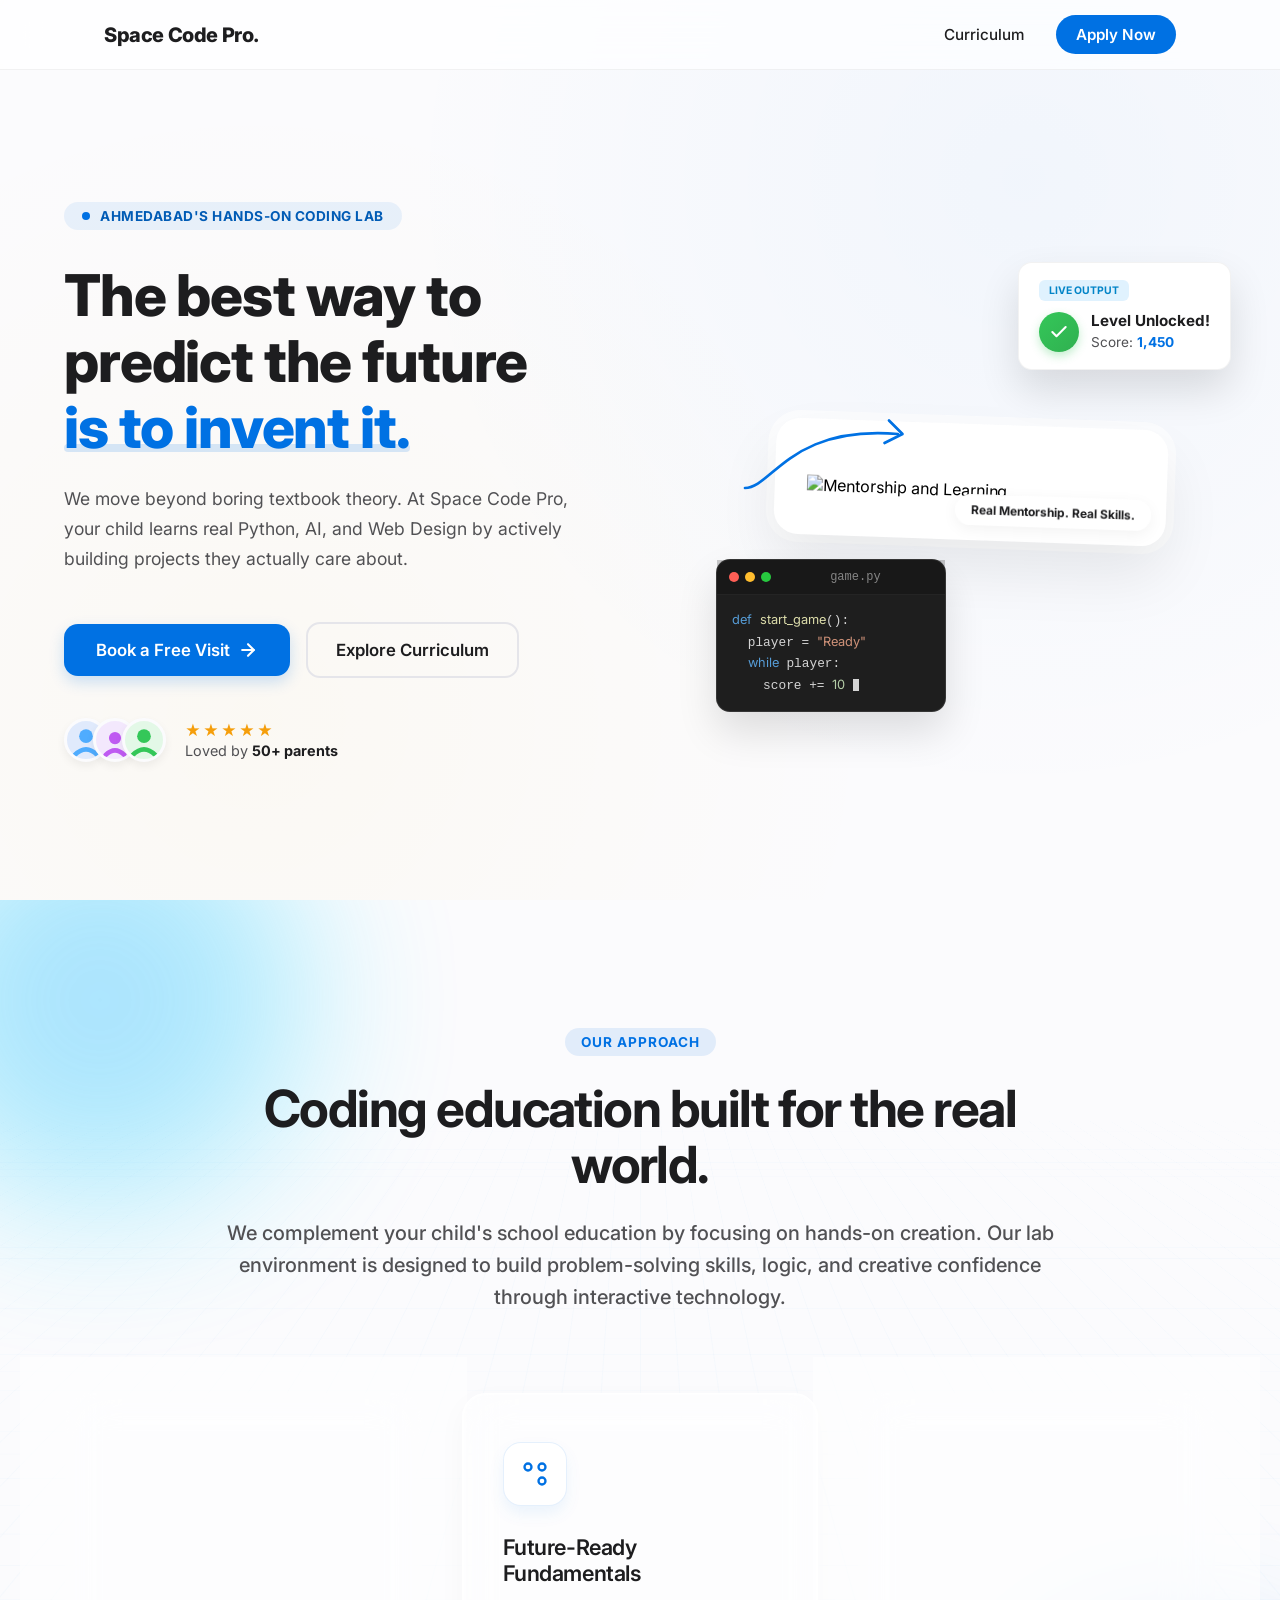
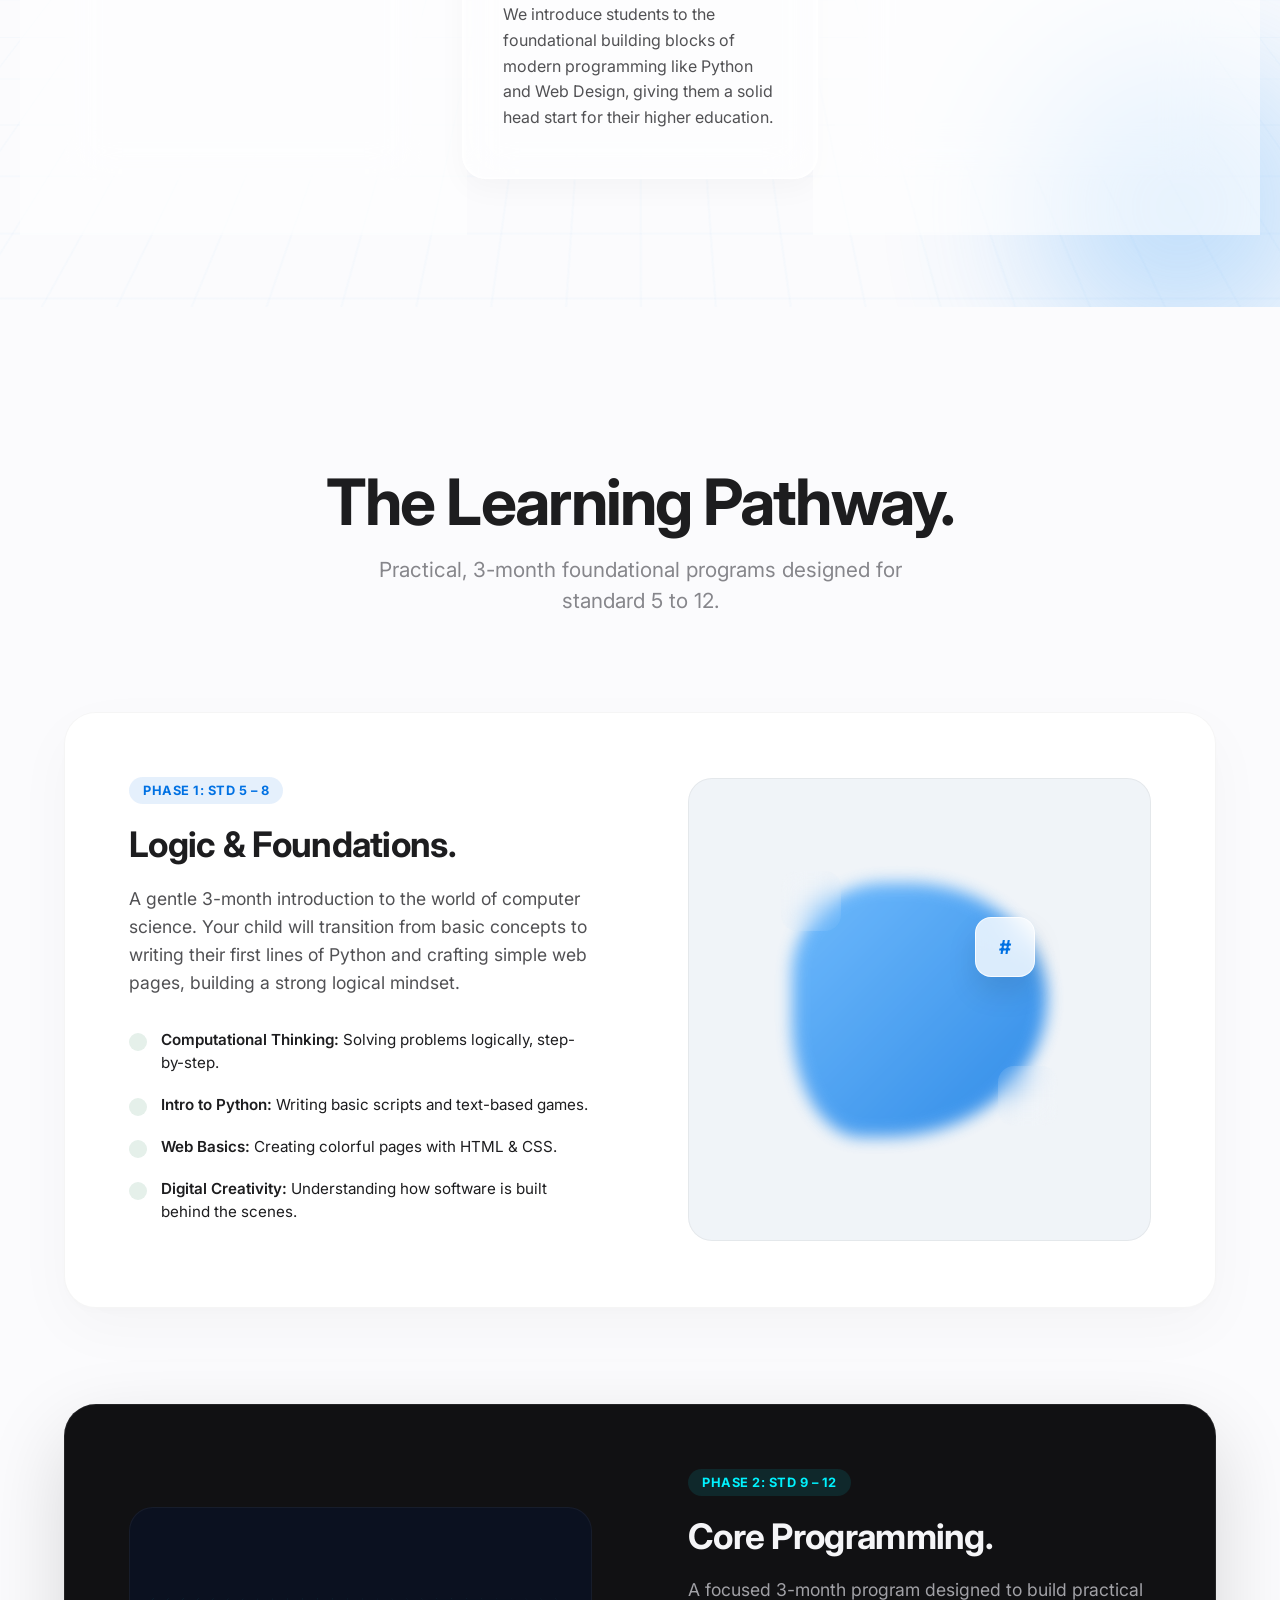
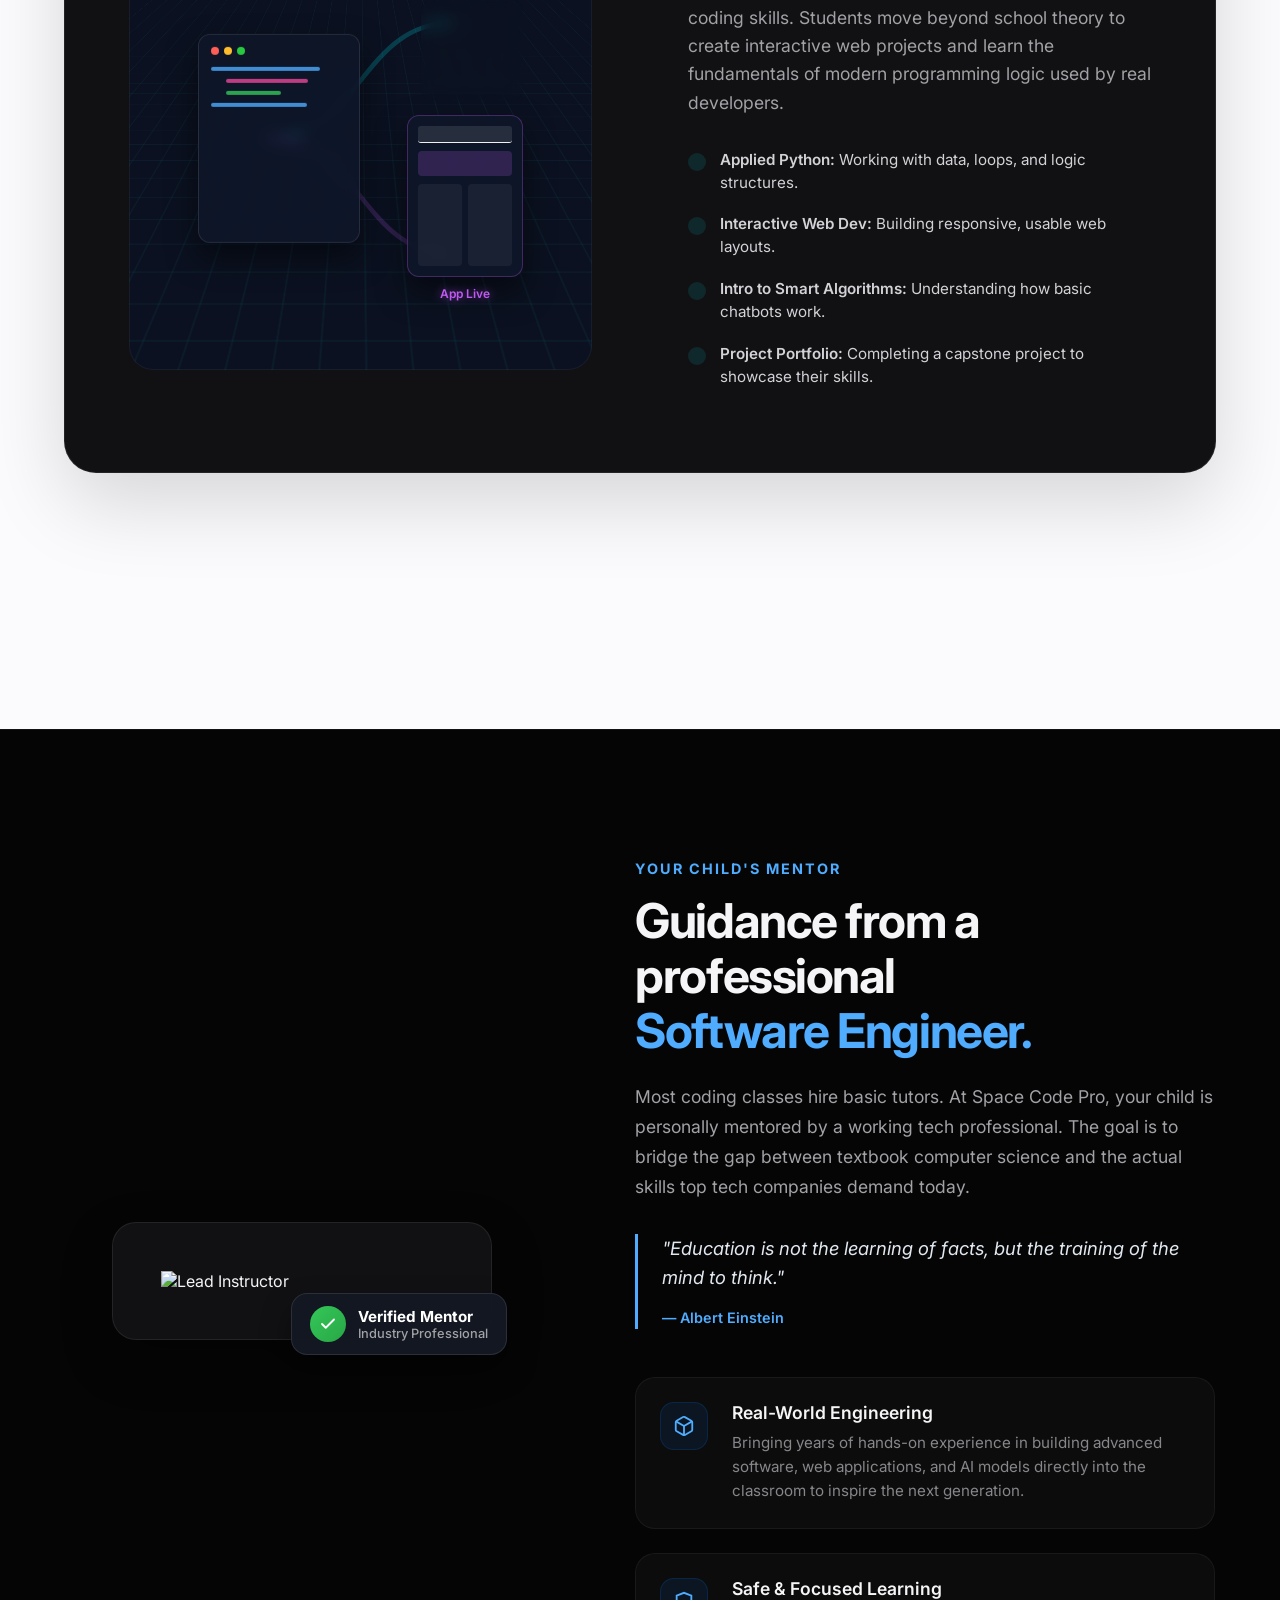
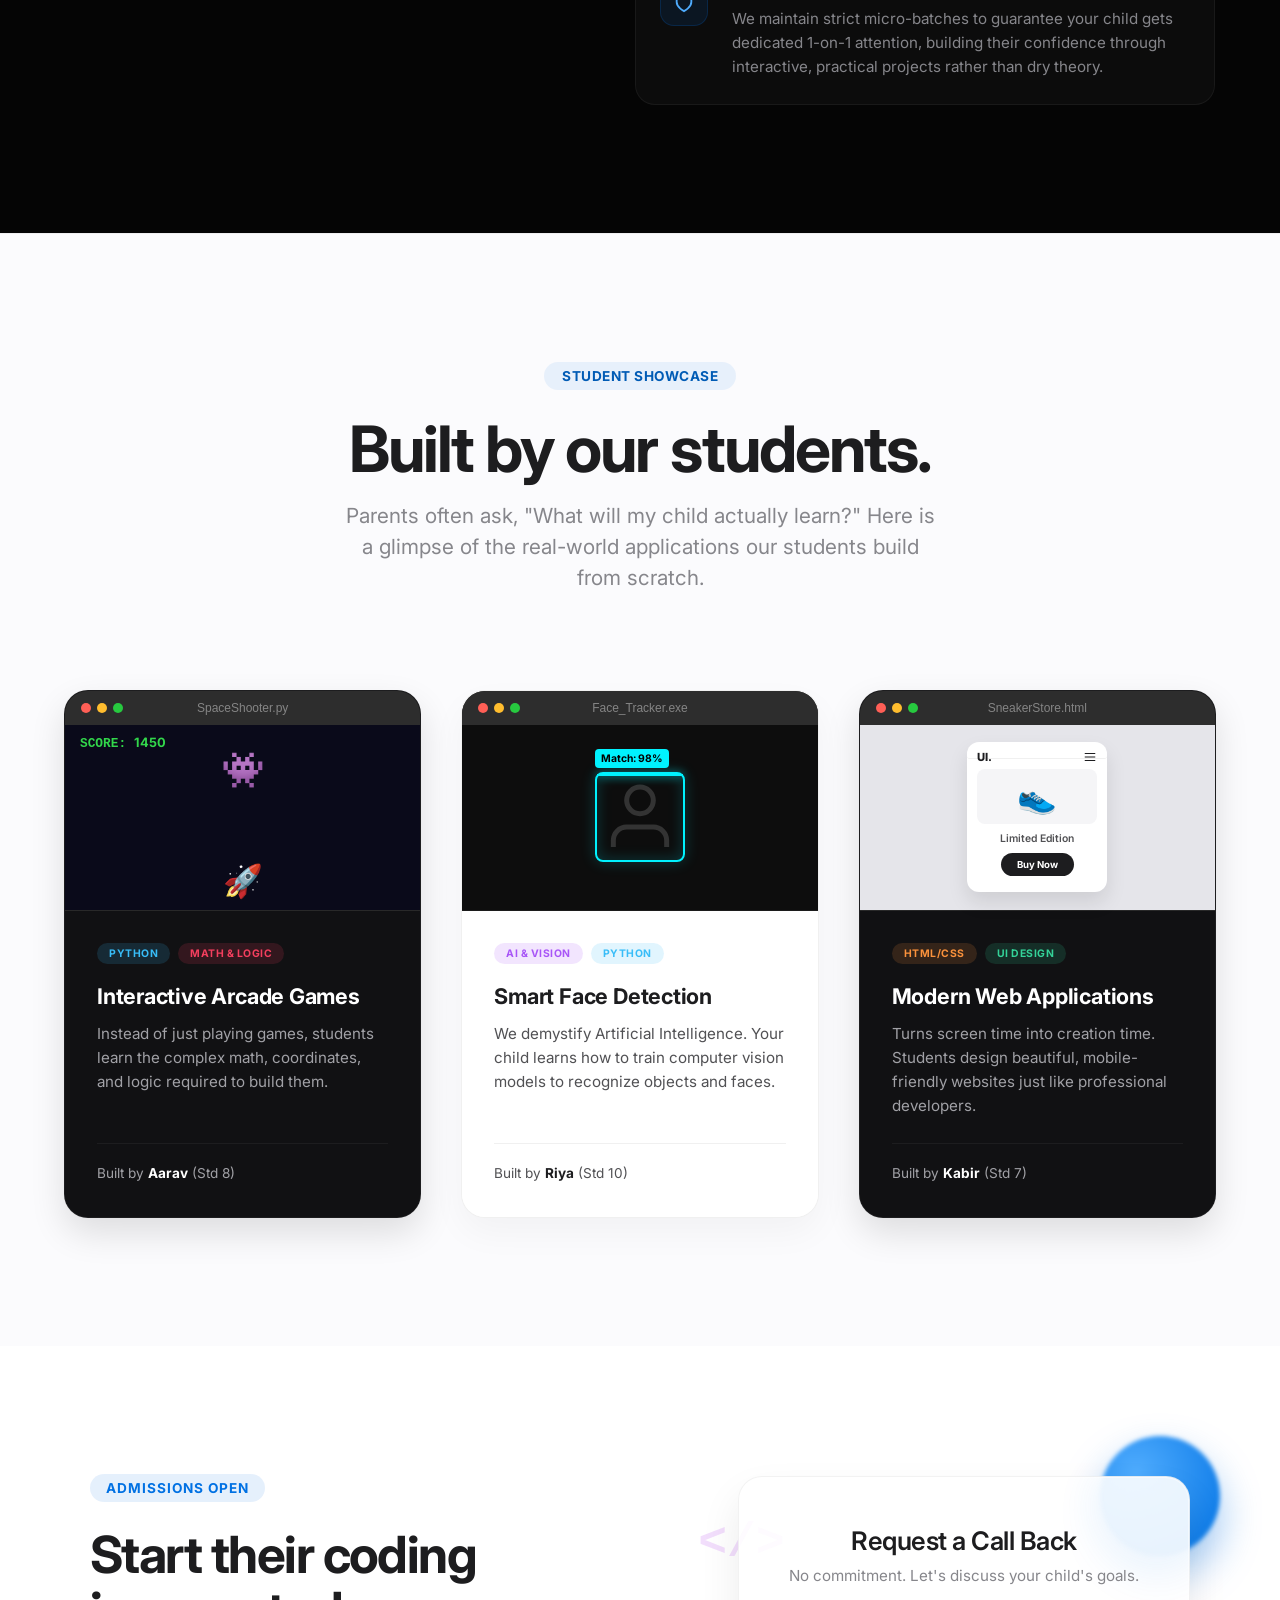
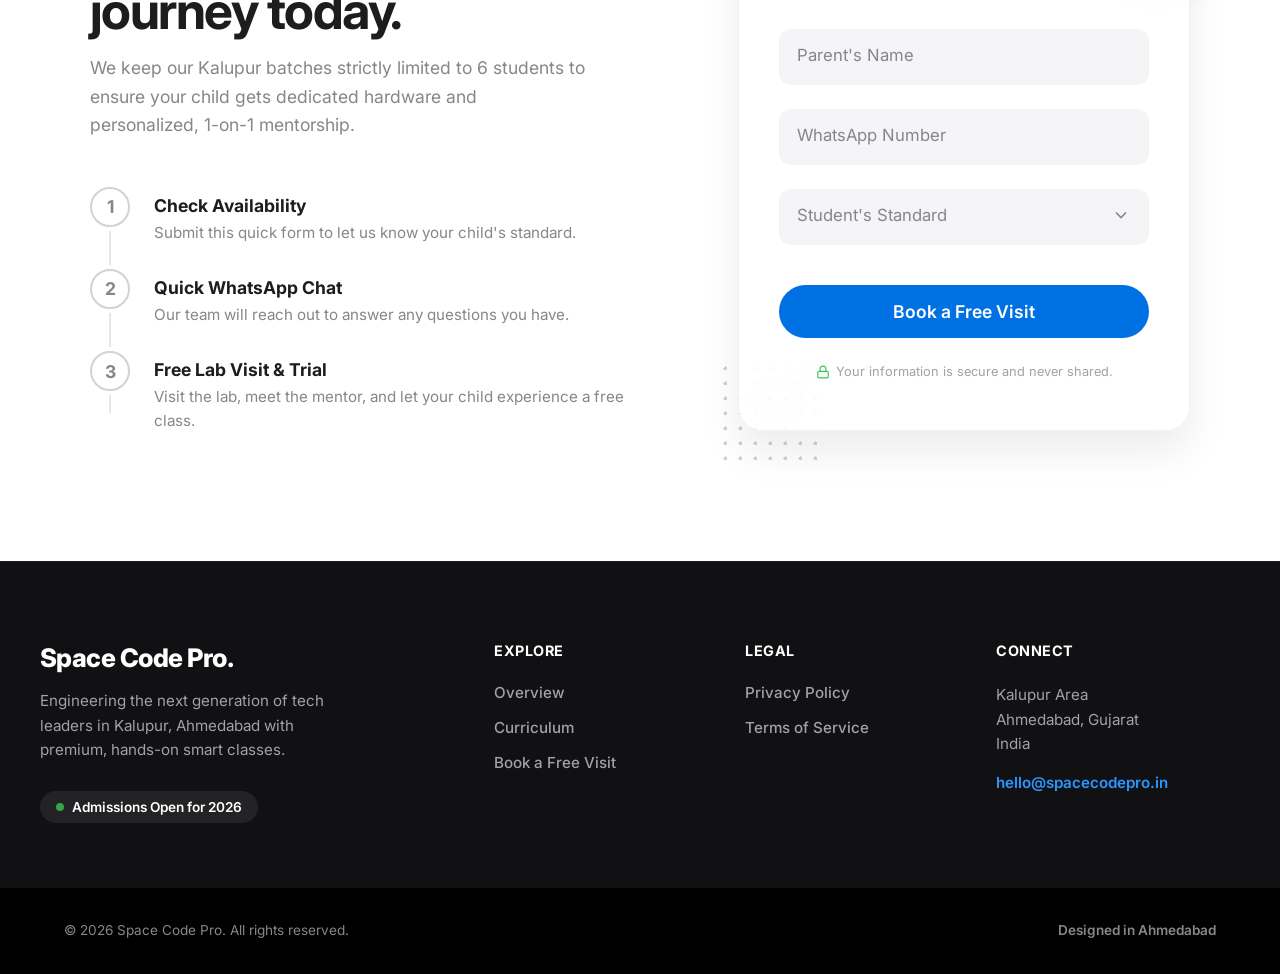
==== index.html @ 7b1daf2a "first commit" ====
<!DOCTYPE html>
<html lang="en">
<head>
    <meta charset="UTF-8">
    <meta name="viewport" content="width=device-width, initial-scale=1.0">
    <meta name="description" content="Space Code Pro - Ahmedabad's premier technology and coding lab for Standards 5-12.">
    <title>Space Code Pro | Engineering the Future</title>
    
    <!-- Preconnect for fast font loading -->
    <link rel="preconnect" href="https://fonts.googleapis.com">
    <link rel="preconnect" href="https://fonts.gstatic.com" crossorigin>
    <link href="https://fonts.googleapis.com/css2?family=Inter:wght@300;400;500;600;700;800&display=swap" rel="stylesheet">
    
    <link rel="stylesheet" href="style.css">
    <!-- Defer JS so it doesn't block page rendering -->
    <script src="script.js" defer></script>
</head>
<body>
    <!-- Glassmorphism Navbar -->
    <nav class="navbar" id="navbar">
        <div class="nav-content">
            <a href="#" class="logo" aria-label="Home">Space Code Pro.</a>
            
            <!-- Desktop Menu -->
            <div class="nav-links">
                <a href="#courses">Curriculum</a>
                <a href="#enroll" class="btn-primary">Apply Now</a>
            </div>

            <!-- Mobile Menu Toggle -->
            <button class="mobile-menu-btn" aria-label="Toggle Menu">
                <svg width="24" height="24" viewBox="0 0 24 24" fill="none" stroke="currentColor" stroke-width="2">
                    <line x1="3" y1="12" x2="21" y2="12"></line>
                    <line x1="3" y1="6" x2="21" y2="6"></line>
                    <line x1="3" y1="18" x2="21" y2="18"></line>
                </svg>
            </button>
        </div>
    </nav>

    <main>
<!-- Hero Section (Premium Bespoke Layout) -->
<section class="hero-bespoke" id="home">
    <div class="hero-ambient-warm"></div>
    
    <div class="content-wrapper">
        <div class="bespoke-grid">
            
            <!-- LEFT COLUMN: Conversational & Warm Typography -->
            <div class="hero-text-col">
                
                <div class="hero-badge-pill fade-up">
                    <span class="live-dot"></span>
                    Ahmedabad's Hands-On Coding Lab
                </div>

                <h1 class="fade-up delay-1">
                    The best way to predict the future<br>
                    <span class="text-highlight">is to invent it.</span>
                </h1>
                
                <p class="hero-subtitle-bespoke fade-up delay-2">
                    We move beyond boring textbook theory. At Space Code Pro, your child learns real Python, AI, and Web Design by actively building projects they actually care about.
                </p>
                
                <div class="hero-action-area fade-up delay-3">
                    <div class="btn-group-row">
                        <a href="#enroll" class="btn-primary-bespoke">
                            Book a Free Visit
                            <svg viewBox="0 0 24 24" fill="none" stroke="currentColor" stroke-width="2.5" stroke-linecap="round" stroke-linejoin="round"><line x1="5" y1="12" x2="19" y2="12"></line><polyline points="12 5 19 12 12 19"></polyline></svg>
                        </a>
                        <a href="#courses" class="btn-secondary-bespoke">Explore Curriculum</a>
                    </div>
                    
                    <div class="social-proof-bespoke">
                        <div class="avatar-stack">
                            <div class="svg-avatar" style="background: #e0eafc;">
                                <svg viewBox="0 0 100 100"><circle cx="50" cy="40" r="18" fill="#4facfe"/><path d="M20 90 Q50 60 80 90" fill="none" stroke="#4facfe" stroke-width="12" stroke-linecap="round"/></svg>
                            </div>
                            <div class="svg-avatar" style="background: #f3e8fd;">
                                <svg viewBox="0 0 100 100"><circle cx="50" cy="45" r="16" fill="#bf5af2"/><path d="M25 90 Q50 65 75 90" fill="none" stroke="#bf5af2" stroke-width="12" stroke-linecap="round"/></svg>
                            </div>
                            <div class="svg-avatar" style="background: #e3f8e7;">
                                <svg viewBox="0 0 100 100"><circle cx="50" cy="40" r="18" fill="#34c759"/><path d="M20 90 Q50 60 80 90" fill="none" stroke="#34c759" stroke-width="12" stroke-linecap="round"/></svg>
                            </div>
                        </div>
                        <div class="social-text">
                            <div class="stars">★★★★★</div>
                            <span>Loved by <strong>50+ parents</strong></span>
                        </div>
                    </div>
                </div>
            </div>

            <!-- RIGHT COLUMN: The Maker's Canvas -->
            <div class="hero-visual-col fade-up delay-2">
                <div class="makers-canvas">
                    
                    <!-- Base Layer: SVG Canvas Wrapper -->
                    <div class="main-photo-wrapper">
                        <!-- High-quality SVG Illustration -->
                        <img src="https://www.svgrepo.com/show/308014/professor-school-college-achievement.svg" alt="Mentorship and Learning" class="main-student-img" loading="eager">
                        <div class="photo-caption">Real Mentorship. Real Skills.</div>
                    </div>

                    <!-- Floating Layer 1: The Code (Input) -->
                    <div class="floating-element float-code-block">
                        <div class="mini-header">
                            <span class="dot close"></span><span class="dot min"></span><span class="dot max"></span>
                            <span class="file-name">game.py</span>
                        </div>
                        <div class="code-content">
                            <span class="kw">def</span> <span class="fn">start_game</span>():<br>
                            &nbsp;&nbsp;player = <span class="str">"Ready"</span><br>
                            &nbsp;&nbsp;<span class="kw">while</span> player:<br>
                            &nbsp;&nbsp;&nbsp;&nbsp;score += <span class="num">10</span>
                            <span class="typing-cursor"></span>
                        </div>
                    </div>

                    <!-- Organic Connection: Hand-drawn SVG Arrow -->
                    <svg class="hand-drawn-arrow" viewBox="0 0 200 100" fill="none" xmlns="http://www.w3.org/2000/svg">
                        <path class="arrow-path" d="M10,90 C40,90 60,20 180,30" stroke="#0071e3" stroke-width="3" stroke-linecap="round" stroke-dasharray="5 5" />
                        <path class="arrow-head" d="M170,15 L185,30 L165,40" stroke="#0071e3" stroke-width="3" stroke-linecap="round" stroke-linejoin="round" />
                    </svg>

                    <!-- Floating Layer 2: The Output (Result) -->
                    <div class="floating-element float-result-block">
                        <div class="result-badge">Live Output</div>
                        <div class="result-ui">
                            <div class="ui-circle">
                                <svg viewBox="0 0 24 24" fill="none" stroke="#fff" stroke-width="2.5" stroke-linecap="round" stroke-linejoin="round"><polyline points="20 6 9 17 4 12"></polyline></svg>
                            </div>
                            <div class="ui-text">
                                <h4>Level Unlocked!</h4>
                                <p>Score: <strong>1,450</strong></p>
                            </div>
                        </div>
                    </div>

                </div>
            </div>
            
        </div>
    </div>
</section>
<!-- Philosophy & Approach Section -->
<section class="philosophy" id="philosophy">
    <!-- Pro Graphic: Smooth Ambient Animated Background -->
    <div class="phil-ambient-bg">
        <div class="ambient-blob blob-1"></div>
        <div class="ambient-blob blob-2"></div>
        <div class="ambient-grid"></div>
    </div>

    <div class="content-wrapper relative-wrapper">
        
        <!-- Section Header -->
        <div class="philosophy-header fade-up">
            <span class="kicker-badge">Our Approach</span>
            <h2>Coding education built for the real world.</h2>
            <p class="large-text">We complement your child's school education by focusing on hands-on creation. Our lab environment is designed to build problem-solving skills, logic, and creative confidence through interactive technology.</p>
        </div>

        <!-- 3-Pillar Premium Glass Grid -->
        <div class="philosophy-grid">
            
            <!-- Pillar 1: Active Learning (Animated Terminal Icon) -->
            <div class="phil-card glass-card-light fade-up delay-1">
                <div class="phil-glow-overlay"></div>
                <div class="phil-icon-wrapper">
                    <svg class="anim-svg-1" viewBox="0 0 24 24" fill="none" stroke="currentColor" stroke-width="2" stroke-linecap="round" stroke-linejoin="round">
                        <polyline points="4 17 10 11 4 5"></polyline>
                        <line class="blinking-cursor" x1="12" y1="19" x2="20" y2="19"></line>
                    </svg>
                </div>
                <h3>Active, Hands-On Learning</h3>
                <p>Students learn by doing. Every concept is practiced by writing and running code on dedicated lab computers, turning abstract theory into engaging, active learning.</p>
            </div>

            <!-- Pillar 2: Fundamentals (Animated Nodes Icon) -->
            <div class="phil-card glass-card-light fade-up delay-2">
                <div class="phil-glow-overlay"></div>
                <div class="phil-icon-wrapper">
                    <svg class="anim-svg-2" viewBox="0 0 24 24" fill="none" stroke="currentColor" stroke-width="2" stroke-linecap="round" stroke-linejoin="round">
                        <circle class="node pulse-node-1" cx="18" cy="18" r="3"></circle>
                        <circle class="node pulse-node-2" cx="6" cy="6" r="3"></circle>
                        <circle class="node pulse-node-3" cx="18" cy="6" r="3"></circle>
                        <path class="draw-line" d="M18 15L18 9"></path>
                        <path class="draw-line delay-line" d="M9 6L15 6"></path>
                    </svg>
                </div>
                <h3>Future-Ready Fundamentals</h3>
                <p>We introduce students to the foundational building blocks of modern programming like Python and Web Design, giving them a solid head start for their higher education.</p>
            </div>

            <!-- Pillar 3: Projects (Animated Browser Icon) -->
            <div class="phil-card glass-card-light fade-up delay-3">
                <div class="phil-glow-overlay"></div>
                <div class="phil-icon-wrapper">
                    <svg class="anim-svg-3" viewBox="0 0 24 24" fill="none" stroke="currentColor" stroke-width="2" stroke-linecap="round" stroke-linejoin="round">
                        <rect x="3" y="3" width="18" height="18" rx="2" ry="2"></rect>
                        <line x1="3" y1="9" x2="21" y2="9"></line>
                        <path class="slide-up-element" d="M9 21V14H15V21"></path>
                    </svg>
                </div>
                <h3>Creative Student Projects</h3>
                <p>Learning is most effective when it's enjoyable. Students apply their new skills to build interactive web pages, simple text games, and logic puzzles they can be proud to share.</p>
            </div>

        </div>
    </div>
</section>
    <!-- Curriculum Section -->
<!-- Curriculum Section -->
<section class="curriculum" id="courses">
    <div class="content-wrapper relative-wrapper">
        
        <div class="section-heading-center fade-up">
            <h2 class="apple-heading">The Learning Pathway.</h2>
            <p class="apple-subheading">Practical, 3-month foundational programs designed for standard 5 to 12.</p>
        </div>

        <!-- Course 1: Standards 5-8 -->
        <div class="course-card glass-card-clean fade-up">
            <div class="course-info">
                <span class="badge badge-blue">Phase 1: Std 5 – 8</span>
                <h3>Logic & Foundations.</h3>
                <p class="course-desc">A gentle 3-month introduction to the world of computer science. Your child will transition from basic concepts to writing their first lines of Python and crafting simple web pages, building a strong logical mindset.</p>
                
                <ul class="apple-feature-list">
                    <li><strong>Computational Thinking:</strong> Solving problems logically, step-by-step.</li>
                    <li><strong>Intro to Python:</strong> Writing basic scripts and text-based games.</li>
                    <li><strong>Web Basics:</strong> Creating colorful pages with HTML & CSS.</li>
                    <li><strong>Digital Creativity:</strong> Understanding how software is built behind the scenes.</li>
                </ul>
            </div>
            
            <div class="course-visual visual-1">
                <div class="glass-overlay">
                    <div class="floating-block block-a">{' '}</div>
                    <div class="floating-block block-b">< / ></div>
                    <div class="floating-block block-c">#</div>
                </div>
                <div class="abstract-shape"></div>
            </div>
        </div>

        <!-- Course 2: Standards 9-12 -->
        <div class="course-card reverse glass-card-dark fade-up delay-1">
            <div class="course-info text-light-force">
                <span class="badge badge-cyan">Phase 2: Std 9 – 12</span>
                <h3>Core Programming.</h3>
                <p class="course-desc">A focused 3-month program designed to build practical coding skills. Students move beyond school theory to create interactive web projects and learn the fundamentals of modern programming logic used by real developers.</p>
                
                <ul class="apple-feature-list list-light">
                    <li><strong>Applied Python:</strong> Working with data, loops, and logic structures.</li>
                    <li><strong>Interactive Web Dev:</strong> Building responsive, usable web layouts.</li>
                    <li><strong>Intro to Smart Algorithms:</strong> Understanding how basic chatbots work.</li>
                    <li><strong>Project Portfolio:</strong> Completing a capstone project to showcase their skills.</li>
                </ul>
            </div>
            
            <!-- Visual Pipeline Animation -->
            <div class="course-visual visual-2">
                <div class="abstract-grid"></div>
                
                <!-- Animated Data Flow Lines -->
                <svg class="pipeline-svg" viewBox="0 0 200 200" preserveAspectRatio="none">
                    <path class="flow-line" d="M 60 100 C 100 100, 100 50, 140 50" stroke="rgba(0, 242, 254, 0.2)" fill="none" stroke-width="2"/>
                    <path class="flow-line-active" d="M 60 100 C 100 100, 100 50, 140 50" stroke="#00f2fe" fill="none" stroke-width="2"/>
                    
                    <path class="flow-line" d="M 60 100 C 100 100, 100 150, 140 150" stroke="rgba(191, 90, 242, 0.2)" fill="none" stroke-width="2"/>
                    <path class="flow-line-active delay-flow" d="M 60 100 C 100 100, 100 150, 140 150" stroke="#bf5af2" fill="none" stroke-width="2"/>
                </svg>

                <!-- 1. The Code Editor (Input) -->
                <div class="mockup-panel code-mockup">
                    <div class="panel-header">
                        <span class="dot red"></span><span class="dot yellow"></span><span class="dot green"></span>
                    </div>
                    <div class="code-lines">
                        <div class="c-line w-80 blue"></div>
                        <div class="c-line w-60 indent pink"></div>
                        <div class="c-line w-40 indent green"></div>
                        <div class="c-line w-70 blue"></div>
                    </div>
                </div>

                <!-- 2. The Logic Model (Output 1) -->
                <div class="mockup-panel ai-mockup">
                    <svg viewBox="0 0 24 24" fill="none" stroke="#00f2fe" stroke-width="1.5">
                        <path d="M9.5 2A2.5 2.5 0 0 1 12 4.5v15a2.5 2.5 0 0 1-4.96.44 2.5 2.5 0 0 1-2.96-3.08 3 3 0 0 1-.34-5.58 2.5 2.5 0 0 1 1.32-4.24 2.5 2.5 0 0 1 1.98-3A2.5 2.5 0 0 1 9.5 2Z"></path>
                        <path d="M14.5 2A2.5 2.5 0 0 0 12 4.5v15a2.5 2.5 0 0 0 4.96.44 2.5 2.5 0 0 0 2.96-3.08 3 3 0 0 0 .34-5.58 2.5 2.5 0 0 0-1.32-4.24 2.5 2.5 0 0 0-1.98-3A2.5 2.5 0 0 0 14.5 2Z"></path>
                    </svg>
                    <div class="panel-label cyan-glow">Logic Built</div>
                </div>

                <!-- 3. The Web App (Output 2) -->
                <div class="mockup-panel app-mockup">
                    <div class="app-nav"></div>
                    <div class="app-hero"></div>
                    <div class="app-grid">
                        <div></div><div></div>
                    </div>
                    <div class="panel-label purple-glow">App Live</div>
                </div>
            </div>
        </div>
        
    </div>
</section>
<!-- Meet the Mentor Section -->
<section class="mentor-section section-dark" id="mentor">
    <div class="content-wrapper">
        <div class="mentor-container">
            
            <!-- Left: Professional Portrait & Trust Badges -->
            <div class="mentor-image-col fade-up">
                <div class="image-wrapper">
                    <!-- High-quality online placeholder -->
                    <img src="https://www.svgrepo.com/show/484863/male.svg" alt="Lead Instructor" class="mentor-photo">
                    
                    <!-- Clean Trust Badge -->
                    <div class="trust-badge">
                        <div class="badge-icon">
                            <svg viewBox="0 0 24 24" fill="none" stroke="#ffffff" stroke-width="2.5" stroke-linecap="round" stroke-linejoin="round"><polyline points="20 6 9 17 4 12"></polyline></svg>
                        </div>
                        <div class="badge-text">
                            <span class="badge-title">Verified Mentor</span>
                            <span class="badge-sub">Industry Professional</span>
                        </div>
                    </div>
                </div>
            </div>

            <!-- Right: Warm, Parent-Focused Copy -->
            <div class="mentor-text-col">
                <span class="kicker-text fade-up">Your Child's Mentor</span>
                <h2 class="fade-up">Guidance from a professional <br><span class="text-blue">Software Engineer.</span></h2>
                
                <p class="mentor-bio fade-up delay-1">
                    Most coding classes hire basic tutors. At Space Code Pro, your child is personally mentored by a working tech professional. The goal is to bridge the gap between textbook computer science and the actual skills top tech companies demand today.
                </p>

                <!-- Famous Inspirational Quote -->
                <blockquote class="mentor-quote fade-up delay-1">
                    "Education is not the learning of facts, but the training of the mind to think."
                    <span class="quote-author">— Albert Einstein</span>
                </blockquote>
                
                <div class="credentials-list">
                    <!-- Credential 1: Real-World Experience -->
                    <div class="credential-item fade-up delay-2">
                        <div class="cred-icon">
                            <svg viewBox="0 0 24 24" fill="none" stroke="currentColor" stroke-width="2"><path d="M21 16V8a2 2 0 0 0-1-1.73l-7-4a2 2 0 0 0-2 0l-7 4A2 2 0 0 0 3 8v8a2 2 0 0 0 1 1.73l7 4a2 2 0 0 0 2 0l7-4A2 2 0 0 0 21 16z"></path><polyline points="3.27 6.96 12 12.01 20.73 6.96"></polyline><line x1="12" y1="22.08" x2="12" y2="12"></line></svg>
                        </div>
                        <div class="cred-text">
                            <h4>Real-World Engineering</h4>
                            <p>Bringing years of hands-on experience in building advanced software, web applications, and AI models directly into the classroom to inspire the next generation.</p>
                        </div>
                    </div>
                    
                    <!-- Credential 2: Teaching Methodology -->
                    <div class="credential-item fade-up delay-3">
                        <div class="cred-icon">
                            <svg viewBox="0 0 24 24" fill="none" stroke="currentColor" stroke-width="2"><path d="M12 22s8-4 8-10V5l-8-3-8 3v7c0 6 8 10 8 10z"></path></svg>
                        </div>
                        <div class="cred-text">
                            <h4>Safe & Focused Learning</h4>
                            <p>We maintain strict micro-batches to guarantee your child gets dedicated 1-on-1 attention, building their confidence through interactive, practical projects rather than dry theory.</p>
                        </div>
                    </div>
                </div>

            </div>
        </div>
    </div>
</section>

<!-- ==========================================================================
         STUDENT SHOWCASE SECTION (3 Premium Cards: Dark / Light / Dark)
         ========================================================================== -->
    <section class="showcase-section" id="showcase">
        <div class="content-wrapper">
            
            <!-- Section Header -->
            <div class="section-heading-center reveal-up">
                <div class="hero-badge-pill" style="margin: 0 auto 1.5rem auto;">
                    Student Showcase
                </div>
                <h2 class="apple-heading">Built by our students.</h2>
                <p class="apple-subheading">Parents often ask, "What will my child actually learn?" Here is a glimpse of the real-world applications our students build from scratch.</p>
            </div>

            <!-- Showcase Grid (3 Cards) -->
            <div class="showcase-grid">
                
                <!-- Project 1: Visual Python Game (DARK CARD) -->
               <!-- Project 1: Visual Python Game (DARK CARD) -->
                <div class="showcase-card card-dark reveal-up delay-100">
                    <div class="mockup-window">
                        <div class="mockup-header">
                            <span class="dot close"></span><span class="dot min"></span><span class="dot max"></span>
                            <span class="mockup-title">SpaceShooter.py</span>
                        </div>
                        <div class="mockup-body game-theme">
                            <!-- Score updates dynamically via CSS -->
                            <div class="game-score">SCORE: <span class="score-val"></span></div>
                            
                            <!-- Synchronized Alien & Explosion -->
                            <div class="game-alien">
                                <span class="monster">👾</span>
                                <span class="explosion">💥</span>
                            </div>
                            
                            <div class="game-laser"></div>
                            <div class="game-ship">🚀</div>
                        </div>
                    </div>
                    <div class="showcase-info">
                        <div class="project-tags">
                            <span class="tag tag-python">Python</span>
                            <span class="tag tag-logic">Math & Logic</span>
                        </div>
                        <h3>Interactive Arcade Games</h3>
                        <p class="parent-benefit">Instead of just playing games, students learn the complex math, coordinates, and logic required to build them.</p>
                        <p class="student-credit">Built by <strong>Aarav</strong> (Std 8)</p>
                    </div>
                </div>

                <!-- Project 2: AI / Computer Vision (LIGHT CARD) -->
                <div class="showcase-card card-light reveal-up delay-200">
                    <div class="mockup-window">
                        <div class="mockup-header">
                            <span class="dot close"></span><span class="dot min"></span><span class="dot max"></span>
                            <span class="mockup-title">Face_Tracker.exe</span>
                        </div>
                        <div class="mockup-body ai-theme">
                            <svg class="ai-person" viewBox="0 0 24 24" fill="none" stroke="currentColor" stroke-width="1.5"><path d="M20 21v-2a4 4 0 0 0-4-4H8a4 4 0 0 0-4 4v2"></path><circle cx="12" cy="7" r="4"></circle></svg>
                            <div class="bounding-box">
                                <div class="scan-line"></div>
                                <div class="ai-label">Match: 98%</div>
                            </div>
                        </div>
                    </div>
                    <div class="showcase-info">
                        <div class="project-tags">
                            <span class="tag tag-ai">AI & Vision</span>
                            <span class="tag tag-python">Python</span>
                        </div>
                        <h3>Smart Face Detection</h3>
                        <p class="parent-benefit">We demystify Artificial Intelligence. Your child learns how to train computer vision models to recognize objects and faces.</p>
                        <p class="student-credit">Built by <strong>Riya</strong> (Std 10)</p>
                    </div>
                </div>

                <!-- Project 3: Web Development (DARK CARD) -->
                <div class="showcase-card card-dark reveal-up delay-300">
                    <div class="mockup-window">
                        <div class="mockup-header">
                            <span class="dot close"></span><span class="dot min"></span><span class="dot max"></span>
                            <span class="mockup-title">SneakerStore.html</span>
                        </div>
                        <div class="mockup-body web-theme">
                            <div class="mini-app">
                                <div class="app-nav"><span>UI.</span><svg viewBox="0 0 24 24" width="14" height="14" stroke="currentColor" stroke-width="2" fill="none"><line x1="3" y1="12" x2="21" y2="12"></line><line x1="3" y1="6" x2="21" y2="6"></line><line x1="3" y1="18" x2="21" y2="18"></line></svg></div>
                                <div class="app-card">
                                    <div class="app-image">👟</div>
                                    <div class="app-text">Limited Edition</div>
                                    <div class="app-btn">Buy Now</div>
                                </div>
                            </div>
                        </div>
                    </div>
                    <div class="showcase-info">
                        <div class="project-tags">
                            <span class="tag tag-html">HTML/CSS</span>
                            <span class="tag tag-ui">UI Design</span>
                        </div>
                        <h3>Modern Web Applications</h3>
                        <p class="parent-benefit">Turns screen time into creation time. Students design beautiful, mobile-friendly websites just like professional developers.</p>
                        <p class="student-credit">Built by <strong>Kabir</strong> (Std 7)</p>
                    </div>
                </div>

            </div>
        </div>
    </section>
       <!-- Enrollment Section -->
<section class="enrollment section-light" id="enroll">
    <div class="content-wrapper">
        <div class="enrollment-grid">
            
            <!-- Left Side: Information & Trust Timeline -->
            <div class="enrollment-info fade-up">
                <span class="kicker-badge">Admissions Open</span>
                <h2>Start their coding journey today.</h2>
                <p class="enrollment-desc">
                    We keep our Kalupur batches strictly limited to 6 students to ensure your child gets dedicated hardware and personalized, 1-on-1 mentorship. 
                </p>
                
                <!-- Interactive Timeline -->
                <div class="steps-timeline">
                    <!-- The background line -->
                    <div class="timeline-line"></div>
                    
                    <div class="step-item">
                        <div class="step-circle">1</div>
                        <div class="step-content">
                            <h4>Check Availability</h4>
                            <p>Submit this quick form to let us know your child's standard.</p>
                        </div>
                    </div>
                    <div class="step-item">
                        <div class="step-circle">2</div>
                        <div class="step-content">
                            <h4>Quick WhatsApp Chat</h4>
                            <p>Our team will reach out to answer any questions you have.</p>
                        </div>
                    </div>
                    <div class="step-item">
                        <div class="step-circle">3</div>
                        <div class="step-content">
                            <h4>Free Lab Visit & Trial</h4>
                            <p>Visit the lab, meet the mentor, and let your child experience a free class.</p>
                        </div>
                    </div>
                </div>
            </div>

            <!-- Right Side: Premium Form with Graphics -->
            <div class="enrollment-form-wrapper fade-up delay-1">
                
                <!-- Floating Decorative Graphics -->
                <div class="graphic-shape shape-sphere"></div>
                <div class="graphic-shape shape-code">&lt;/&gt;</div>
                <div class="graphic-shape shape-dots"></div>

                <form class="premium-form" id="enrollForm">
                    <div class="form-header">
                        <h3>Request a Call Back</h3>
                        <p>No commitment. Let's discuss your child's goals.</p>
                    </div>
                    
                    <!-- Modern Floating Label Inputs -->
                    <div class="form-floating">
                        <!-- Note: placeholder=" " is required for the CSS trick to work -->
                        <input type="text" id="parentName" placeholder=" " required autocomplete="off">
                        <label for="parentName">Parent's Name</label>
                    </div>
                    
                    <div class="form-floating">
                        <input type="tel" id="whatsapp" placeholder=" " required autocomplete="off">
                        <label for="whatsapp">WhatsApp Number</label>
                    </div>
                    
                    <div class="form-floating select-floating">
                        <select id="standard" required>
                            <option value="" disabled selected hidden></option>
                            <option value="5-8">Standard 5 to 8</option>
                            <option value="9-12">Standard 9 to 12</option>
                        </select>
                        <label for="standard">Student's Standard</label>
                        <!-- Custom Select Arrow -->
                        <div class="select-arrow">
                            <svg viewBox="0 0 24 24" fill="none" stroke="currentColor" stroke-width="2"><polyline points="6 9 12 15 18 9"></polyline></svg>
                        </div>
                    </div>
                    
                    <button type="submit" class="btn-primary large w-100 btn-glow" id="submitBtn">
                        <span class="btn-text">Book a Free Visit</span>
                        <span class="btn-loader" style="display: none;">
                            <svg class="spinner" viewBox="0 0 50 50"><circle class="path" cx="25" cy="25" r="20" fill="none" stroke-width="5"></circle></svg>
                        </span>
                    </button>
                    
                    <p class="privacy-note">
                        <svg viewBox="0 0 24 24" fill="none" stroke="currentColor" stroke-width="2"><rect x="3" y="11" width="18" height="11" rx="2" ry="2"></rect><path d="M7 11V7a5 5 0 0 1 10 0v4"></path></svg>
                        Your information is secure and never shared.
                    </p>
                </form>
            </div>
            
        </div>
    </div>
</section>


    </main>

   <!-- Premium Minimalist Dark Footer -->
<footer class="site-footer-dark">
    <div class="content-wrapper footer-grid">
        
        <!-- Column 1: Brand & Mission -->
        <div class="footer-brand fade-up">
            <h3>Space Code Pro.</h3>
            <p>Engineering the next generation of tech leaders in Kalupur, Ahmedabad with premium, hands-on smart classes.</p>
            <div class="footer-status-clean">
                <span class="status-dot"></span>
                Admissions Open for 2026
            </div>
        </div>

        <!-- Column 2: Quick Links -->
        <div class="footer-col fade-up delay-1">
            <h4>Explore</h4>
            <div class="footer-links-clean">
                <a href="index.html#home">Overview</a>
                <a href="index.html#courses">Curriculum</a>
                <a href="index.html#enroll">Book a Free Visit</a>
            </div>
        </div>

        <!-- Column 3: Legal -->
        <div class="footer-col fade-up delay-2">
            <h4>Legal</h4>
            <div class="footer-links-clean">
                <a href="legal.html">Privacy Policy</a>
                <a href="termsofservice.html">Terms of Service</a>
            </div>
        </div>

        <!-- Column 4: Contact & Location -->
        <div class="footer-col fade-up delay-3 contact-col">
            <h4>Connect</h4>
            <address class="footer-address-clean">
                Kalupur Area<br>
                Ahmedabad, Gujarat<br>
                India
            </address>
            <a href="mailto:hello@spacecodepro.in" class="footer-email-clean">
                hello@spacecodepro.in
            </a>
        </div>
        
    </div>

    <!-- Bottom Copyright -->
    <div class="footer-bottom-dark fade-up delay-3">
        <div class="content-wrapper bottom-flex">
            <p>&copy; 2026 Space Code Pro. All rights reserved.</p>
            <p class="made-in-clean">Designed in Ahmedabad</p>
        </div>
    </div>
</footer>
</body>
</html>
---- style.css ----
/* Core Variables & Reset */
:root {
    --bg-light: #ffffff;
    --bg-gray: #f5f5f7;
    --bg-dark: #000000;
    --text-dark: #1d1d1f;
    --text-light: #f5f5f7;
    --text-muted: #86868b;
    --accent-blue: #0071e3;
    --accent-blue-hover: #0077ED;
    --nav-height: 70px;
}

* {
    margin: 0; padding: 0; box-sizing: border-box;
    font-family: 'Inter', -apple-system, BlinkMacSystemFont, sans-serif;
    -webkit-font-smoothing: antialiased;
    -moz-osx-font-smoothing: grayscale;
}

html { scroll-behavior: smooth; }
body { overflow-x: hidden; background: var(--bg-dark); }

/* Typography - Fluid Scaling */
h1 { font-size: clamp(2.8rem, 7vw, 5.5rem); line-height: 1.05; font-weight: 800; letter-spacing: -0.04em; }
h2 { font-size: clamp(2.2rem, 5vw, 3.5rem); line-height: 1.1; font-weight: 700; letter-spacing: -0.03em; margin-bottom: 1.5rem; }
h3 { font-size: clamp(1.5rem, 3vw, 2.2rem); font-weight: 600; margin-bottom: 1rem; letter-spacing: -0.02em; }
p { font-size: clamp(1rem, 1.5vw, 1.1rem); line-height: 1.6; color: var(--text-muted); }
.large-text { font-size: clamp(1.2rem, 2.5vw, 1.8rem); line-height: 1.5; color: var(--text-dark); font-weight: 500; }
.subtitle { font-size: clamp(1.1rem, 2vw, 1.3rem); max-width: 700px; margin: 1.5rem auto 0; }
.text-center { text-align: center; }
.mb-large { margin-bottom: 4rem; }

/* Gradient Text Effect */
.gradient-text {
    background: linear-gradient(90deg, #4facfe 0%, #00f2fe 100%);
    -webkit-background-clip: text;
    -webkit-text-fill-color: transparent;
}

/* Sections */
section { padding: 6rem 5%; position: relative; }
.section-light { background-color: var(--bg-light); color: var(--text-dark); }
.section-gray { background-color: var(--bg-gray); color: var(--text-dark); }
.section-dark { background-color: var(--bg-dark); color: var(--text-light); }
.content-wrapper { max-width: 1200px; margin: 0 auto; width: 100%; }

/* Navbar - Glassmorphism */
.navbar {
    position: fixed; top: 0; left: 0; right: 0; height: var(--nav-height);
    background: rgba(255, 255, 255, 0.7);
    backdrop-filter: saturate(180%) blur(20px); -webkit-backdrop-filter: saturate(180%) blur(20px);
    border-bottom: 1px solid rgba(0,0,0,0.05);
    z-index: 1000; display: flex; align-items: center; transition: background 0.3s ease;
}
.navbar.scrolled { background: rgba(255, 255, 255, 0.95); }
.nav-content { width: 100%; max-width: 1200px; margin: 0 auto; padding: 0 5%; display: flex; justify-content: space-between; align-items: center; }
.logo { font-size: 1.25rem; font-weight: 800; color: var(--text-dark); text-decoration: none; letter-spacing: -0.02em; }
.nav-links { display: flex; gap: 2rem; align-items: center; }
.nav-links a:not(.btn-primary) { color: var(--text-dark); text-decoration: none; font-size: 0.95rem; font-weight: 500; transition: opacity 0.2s; }
.nav-links a:not(.btn-primary):hover { opacity: 0.7; }
.mobile-menu-btn { display: none; background: none; border: none; cursor: pointer; color: var(--text-dark); }

/* Buttons */
.btn-primary {
    background-color: var(--accent-blue); color: #fff;
    padding: 10px 20px; border-radius: 30px; text-decoration: none;
    font-size: 0.95rem; font-weight: 600; border: none; cursor: pointer;
    transition: transform 0.2s ease, background 0.2s ease;
    display: inline-block;
}
.btn-primary:hover { background-color: var(--accent-blue-hover); transform: scale(1.02); }
.btn-primary.large { padding: 16px 32px; font-size: 1.1rem; border-radius: 40px; margin-top: 1rem; }
/* ==========================================================================
   1. HERO SECTION & GRID SPACING
   ========================================================================== */
.hero-bespoke {
    position: relative;
    padding: 10rem 5% 6rem; /* Huge padding to clear navbar and breathe */
    background-color: #fbfbfd; 
    overflow: hidden; /* Critical: Stops floating elements from breaking layout width */
    display: flex; 
    align-items: center; 
    min-height: 100vh;
}

.hero-ambient-warm {
    position: absolute; inset: 0;
    background: radial-gradient(circle at 80% 20%, rgba(0, 113, 227, 0.04) 0%, transparent 50%),
                radial-gradient(circle at 20% 80%, rgba(255, 187, 0, 0.04) 0%, transparent 50%);
    z-index: 0; pointer-events: none;
}

.hero-bespoke .content-wrapper { 
    position: relative; z-index: 10; width: 100%; max-width: 1250px; margin: 0 auto; 
}

.bespoke-grid {
    display: grid; 
    grid-template-columns: 1fr; 
    gap: 6rem; /* Large gap for mobile stacking */
    align-items: center;
}

@media (min-width: 1024px) {
    .bespoke-grid { 
        grid-template-columns: 1.1fr 0.9fr; /* Gives text slightly more room */
        gap: 4rem; 
    }
}

/* ==========================================================================
   2. TYPOGRAPHY & SMOOTH ENTRANCE ANIMATIONS
   ========================================================================== */
.fade-up { opacity: 0; animation: fadeUpAnim 0.8s ease forwards; }
.delay-1 { animation-delay: 0.15s; }
.delay-2 { animation-delay: 0.3s; }
.delay-3 { animation-delay: 0.45s; }
@keyframes fadeUpAnim {
    from { opacity: 0; transform: translateY(20px); }
    to { opacity: 1; transform: translateY(0); }
}

.hero-text-col { display: flex; flex-direction: column; align-items: flex-start; width: 100%; }

.hero-badge-pill {
    display: inline-flex; align-items: center; gap: 10px; padding: 6px 18px; 
    background: rgba(0, 113, 227, 0.08); border-radius: 30px;
    color: #005bb5; font-size: 0.85rem; font-weight: 700; text-transform: uppercase; letter-spacing: 0.5px;
    margin-bottom: 2rem;
}

.live-dot {
    width: 8px; height: 8px; background-color: #0071e3; border-radius: 50%;
    animation: pulse-dot 2s ease-in-out infinite;
}
@keyframes pulse-dot { 0%, 100% { opacity: 1; transform: scale(1); } 50% { opacity: 0.5; transform: scale(0.8); } }

.hero-text-col h1 {
    font-size: clamp(2.8rem, 4.5vw, 4.5rem); color: #1d1d1f; line-height: 1.15;
    margin-bottom: 1.5rem; letter-spacing: -0.02em; font-weight: 800;
}

.text-highlight { color: #0071e3; position: relative; display: inline-block; z-index: 1; }
.text-highlight::after {
    content: ''; position: absolute; left: 0; bottom: 8px; width: 0; height: 8px;
    background: rgba(0, 113, 227, 0.15); border-radius: 4px; z-index: -1;
    animation: draw-highlight 1s ease forwards; animation-delay: 0.8s;
}
@keyframes draw-highlight { to { width: 100%; } }

.hero-subtitle-bespoke {
    font-size: clamp(1.1rem, 1.3vw, 1.25rem); color: #515154; line-height: 1.7;
    margin-bottom: 3rem; max-width: 520px; font-weight: 400;
}

/* ==========================================================================
   3. BUTTONS & SOCIAL PROOF
   ========================================================================== */
.hero-action-area { display: flex; flex-direction: column; gap: 2.5rem; width: 100%; }
.btn-group-row { display: flex; flex-wrap: wrap; gap: 1rem; align-items: center; }

.btn-primary-bespoke {
    display: flex; align-items: center; gap: 8px;
    background: #0071e3; color: #ffffff; padding: 16px 32px; border-radius: 14px;
    font-weight: 600; font-size: 1.05rem; box-shadow: 0 6px 15px rgba(0, 113, 227, 0.2);
    transition: all 0.3s ease; text-decoration: none;
}
.btn-primary-bespoke svg { width: 20px; height: 20px; transition: transform 0.3s ease; }
.btn-primary-bespoke:hover { transform: translateY(-3px); box-shadow: 0 12px 25px rgba(0, 113, 227, 0.3); background: #005bb5; }
.btn-primary-bespoke:hover svg { transform: translateX(5px); }

.btn-secondary-bespoke {
    background: transparent; color: #1d1d1f; padding: 16px 28px; border-radius: 14px;
    font-weight: 600; font-size: 1.05rem; border: 2px solid #e5e5ea;
    transition: all 0.3s ease; text-decoration: none;
}
.btn-secondary-bespoke:hover { border-color: #0071e3; color: #0071e3; background: #f8fafc; }

.social-proof-bespoke { display: flex; align-items: center; gap: 1.2rem; }
.avatar-stack { display: flex; }
.svg-avatar {
    width: 44px; height: 44px; border-radius: 50%; overflow: hidden;
    border: 3px solid #fbfbfd; margin-left: -15px; box-shadow: 0 4px 10px rgba(0,0,0,0.06);
    display: flex; align-items: flex-end; justify-content: center; position: relative;
    transition: transform 0.3s ease;
}
.svg-avatar:first-child { margin-left: 0; }
.svg-avatar:hover { transform: translateY(-5px); z-index: 10; box-shadow: 0 8px 15px rgba(0,0,0,0.1); }

.social-text { display: flex; flex-direction: column; justify-content: center; }
.stars { color: #f59e0b; font-size: 0.95rem; letter-spacing: 2px; line-height: 1.2; margin-bottom: 2px; }
.social-text span { color: #515154; font-size: 0.9rem; }
.social-text strong { color: #1d1d1f; font-weight: 700; }

/* ==========================================================================
   4. THE MAKER'S CANVAS (Properly Spaced & Sized SVG)
   ========================================================================== */
.hero-visual-col { position: relative; width: 100%; display: flex; justify-content: center; }

.makers-canvas {
    position: relative; width: 100%; max-width: 500px; height: 500px;
    display: flex; align-items: center; justify-content: center;
}

/* Base Canvas for the transparent SVG */
.main-photo-wrapper {
    position: relative; width: 80%; 
    background-color: #ffffff; /* Solid background for SVG */
    border-radius: 24px; 
    box-shadow: 0 30px 60px rgba(0,0,0,0.08), 0 0 0 8px rgba(255,255,255,0.6);
    transform: rotate(2deg); z-index: 2;
    transition: transform 0.5s ease;
}
.main-photo-wrapper:hover { transform: rotate(0deg) translateY(-5px); }

/* SVG Image Styling (No cropping, proper padding) */
.main-student-img { 
    width: 100%; 
    height: auto; 
    object-fit: contain; 
    display: block; 
    padding: 3.5rem 2rem 2.5rem; /* Massive padding to frame the illustration */
    box-sizing: border-box;
}

.photo-caption {
    position: absolute; bottom: 15px; right: 15px;
    background: rgba(255,255,255,0.95); backdrop-filter: blur(10px); 
    padding: 8px 16px; border-radius: 20px; font-size: 0.75rem; font-weight: 700; color: #1d1d1f;
    box-shadow: 0 4px 15px rgba(0,0,0,0.05);
}

/* ==========================================================================
   5. FLOATING ELEMENTS & ANIMATIONS
   ========================================================================== */
.floating-element {
    position: absolute; border-radius: 14px;
    box-shadow: 0 20px 40px rgba(0,0,0,0.12);
    animation: organic-float 6s ease-in-out infinite alternate;
}
@keyframes organic-float { 
    0% { transform: translateY(0); } 
    100% { transform: translateY(-12px); } 
}

/* Floating Code */
.float-code-block {
    bottom: 20px; left: -10px; width: 230px; /* Kept tight to prevent overflow */
    background: #1e1e1e; border: 1px solid rgba(255,255,255,0.1);
    z-index: 3; animation-delay: -2s;
}
.mini-header { display: flex; align-items: center; gap: 6px; padding: 10px 12px; background: rgba(0,0,0,0.2); border-bottom: 1px solid rgba(255,255,255,0.05); }
.mini-header .dot { width: 10px; height: 10px; border-radius: 50%; }
.dot.close { background: #ff5f56; } .dot.min { background: #ffbd2e; } .dot.max { background: #27c93f; }
.file-name { color: #858585; font-size: 0.75rem; font-family: monospace; margin: 0 auto; }

.code-content { padding: 15px; font-family: 'Courier New', Courier, monospace; font-size: 0.8rem; line-height: 1.6; color: #d4d4d4; }
.kw { color: #569cd6; } .fn { color: #dcdcaa; } .str { color: #ce9178; } .num { color: #b5cea8; }

/* Floating Result */
.float-result-block {
    top: 30px; right: -15px; background: #ffffff; padding: 15px 20px;
    border: 1px solid rgba(0,0,0,0.05); z-index: 3; animation-delay: -1s;
}
.result-badge { display: inline-block; padding: 4px 10px; background: #e0f2fe; color: #0284c7; font-size: 0.65rem; font-weight: 700; text-transform: uppercase; border-radius: 6px; margin-bottom: 10px; }
.result-ui { display: flex; align-items: center; gap: 12px; }
.ui-circle { width: 40px; height: 40px; background: linear-gradient(135deg, #34c759, #30b050); border-radius: 50%; display: flex; align-items: center; justify-content: center; box-shadow: 0 4px 10px rgba(52, 199, 89, 0.3); }
.ui-circle svg { width: 20px; height: 20px; }
.ui-text h4 { font-size: 0.95rem; color: #1d1d1f; margin: 0 0 2px 0; font-weight: 700; }
.ui-text p { font-size: 0.85rem; color: #515154; margin: 0; }
.ui-text strong { color: #0071e3; }

/* SVG Arrow */
.hand-drawn-arrow {
    position: absolute; top: 160px; left: 10px; width: 180px; height: 120px;
    z-index: 4; pointer-events: none;
}
.arrow-path { stroke-dasharray: 200; stroke-dashoffset: 200; animation: draw-arrow 3s ease forwards infinite; }
.arrow-head { stroke-dasharray: 50; stroke-dashoffset: 50; animation: draw-arrow 3s ease forwards infinite; animation-delay: 0.2s; }
@keyframes draw-arrow { 0%, 15% { stroke-dashoffset: 200; } 50%, 100% { stroke-dashoffset: 0; } }

.typing-cursor { display: inline-block; width: 6px; height: 12px; background: #d4d4d4; vertical-align: middle; animation: blink-anim 1s step-end infinite; }
@keyframes blink-anim { 0%, 100% { opacity: 1; } 50% { opacity: 0; } }

/* ==========================================================================
   6. MOBILE RESPONSIVENESS (Strict Anti-Overflow)
   ========================================================================== */
@media (max-width: 1023px) {
    .hero-text-col { align-items: center; text-align: center; }
    .hero-subtitle-bespoke { margin-left: auto; margin-right: auto; }
    .hero-action-area { align-items: center; }
    .btn-group-row { justify-content: center; }
    
    .float-code-block { left: 10px; /* Pull inside on tablets */ }
    .float-result-block { right: 10px; }
}

@media (max-width: 768px) {
    .hero-bespoke { padding: 6rem 5% 4rem; }
    .hero-text-col h1 { font-size: clamp(2.4rem, 8vw, 3.2rem); }
    
    .makers-canvas { height: 450px; }
    
    /* Straighten & widen the canvas on mobile */
    .main-photo-wrapper { width: 95%; transform: rotate(0deg); }
    .main-photo-wrapper:hover { transform: translateY(-5px); }
    
    /* Secure floating blocks inside the viewport */
    .float-code-block { 
        bottom: -10px; left: 0; width: 200px; 
    }
    .code-content { font-size: 0.75rem; padding: 12px; }
    
    .float-result-block { 
        top: 0; right: 0; padding: 12px; transform: scale(0.9); transform-origin: top right;
    }
    
    /* Hide arrow on mobile to reduce visual noise */
    .hand-drawn-arrow { display: none; }
}

@media (max-width: 480px) {
    .btn-group-row { flex-direction: column; width: 100%; }
    .btn-primary-bespoke, .btn-secondary-bespoke { width: 100%; justify-content: center; }
    .social-proof-bespoke { flex-direction: column; gap: 0.8rem; }
    .avatar-stack { justify-content: center; }
    .social-text { align-items: center; }
}
/* ==========================================================================
   PHILOSOPHY & APPROACH SECTION (Pro Animated UI)
   ========================================================================== */
.philosophy {
    padding: 8rem 5%;
    position: relative;
    background-color: #fbfbfd; /* Base Apple-gray */
    overflow: hidden;
    z-index: 1;
}

/* --- Pro Graphic: Ambient Animated Background --- */
.phil-ambient-bg {
    position: absolute;
    inset: 0;
    z-index: -1;
    overflow: hidden;
    pointer-events: none;
}

.ambient-grid {
    position: absolute;
    inset: -50%;
    background-image: 
        linear-gradient(rgba(0, 113, 227, 0.03) 1px, transparent 1px),
        linear-gradient(90deg, rgba(0, 113, 227, 0.03) 1px, transparent 1px);
    background-size: 40px 40px;
    transform: perspective(1000px) rotateX(60deg) translateY(-100px);
    animation: slow-pan 20s linear infinite;
    opacity: 0.7;
}

.ambient-blob {
    position: absolute;
    border-radius: 50%;
    filter: blur(80px);
    opacity: 0.4;
    animation: blob-float 12s ease-in-out infinite alternate;
}

.blob-1 {
    width: 400px; height: 400px;
    background: radial-gradient(circle, #4facfe, #00f2fe);
    top: -100px; left: -100px;
}

.blob-2 {
    width: 300px; height: 300px;
    background: radial-gradient(circle, #4facfe, rgba(0,113,227,0.5));
    bottom: -50px; right: -50px;
    animation-delay: -5s;
    animation-direction: alternate-reverse;
}

@keyframes slow-pan {
    0% { transform: perspective(1000px) rotateX(60deg) translateY(0); }
    100% { transform: perspective(1000px) rotateX(60deg) translateY(40px); }
}

@keyframes blob-float {
    0% { transform: translate(0, 0) scale(1); }
    100% { transform: translate(50px, 30px) scale(1.1); }
}

/* --- Content Styling --- */
.philosophy-header {
    text-align: center;
    max-width: 850px;
    margin: 0 auto 5rem auto;
}

.philosophy-header h2 {
    font-size: clamp(2.2rem, 5vw, 3.2rem);
    color: #1d1d1f;
    margin-bottom: 1.5rem;
    letter-spacing: -0.03em;
    font-weight: 700;
}

.philosophy-header .large-text {
    font-size: clamp(1.1rem, 2vw, 1.25rem);
    color: #515154;
    line-height: 1.6;
}

/* --- Premium Glass Cards --- */
.philosophy-grid {
    display: grid;
    grid-template-columns: repeat(auto-fit, minmax(280px, 1fr));
    gap: 2.5rem;
    max-width: 1150px;
    margin: 0 auto;
}

.glass-card-light {
    position: relative;
    background: rgba(255, 255, 255, 0.6);
    backdrop-filter: blur(24px);
    -webkit-backdrop-filter: blur(24px);
    border: 1px solid rgba(255, 255, 255, 0.9);
    border-radius: 24px;
    padding: 3rem 2.5rem;
    box-shadow: 0 10px 30px rgba(0, 0, 0, 0.03), inset 0 0 0 1px rgba(255, 255, 255, 0.5);
    overflow: hidden;
    transition: transform 0.4s cubic-bezier(0.16, 1, 0.3, 1), box-shadow 0.4s ease;
}

/* Hover Gradient Spotlight */
.phil-glow-overlay {
    position: absolute;
    inset: 0;
    background: radial-gradient(800px circle at 50% 100%, rgba(0, 113, 227, 0.08), transparent 40%);
    opacity: 0;
    transition: opacity 0.5s ease;
    z-index: 0;
}

.glass-card-light:hover {
    transform: translateY(-8px);
    box-shadow: 0 20px 40px rgba(0, 113, 227, 0.1);
}

.glass-card-light:hover .phil-glow-overlay {
    opacity: 1;
}

/* Ensure text stays above the glow */
.phil-icon-wrapper, .glass-card-light h3, .glass-card-light p {
    position: relative;
    z-index: 1;
}

/* --- SVG Icon Styling & Animations --- */
.phil-icon-wrapper {
    width: 64px; height: 64px;
    background: #ffffff;
    border: 1px solid rgba(0, 113, 227, 0.1);
    border-radius: 18px;
    display: flex; align-items: center; justify-content: center;
    margin-bottom: 1.8rem;
    color: #0071e3;
    box-shadow: 0 8px 16px rgba(0, 113, 227, 0.08);
    transition: transform 0.3s ease, background 0.3s ease;
}

.glass-card-light:hover .phil-icon-wrapper {
    transform: scale(1.05);
    background: linear-gradient(135deg, #0071e3, #4facfe);
    color: #ffffff;
}

.phil-icon-wrapper svg { width: 28px; height: 28px; }

/* SVG 1: Terminal Cursor */
.blinking-cursor { animation: blink-anim 1s step-end infinite; }
@keyframes blink-anim { 0%, 100% { opacity: 1; } 50% { opacity: 0; } }

/* SVG 2: Drawing Lines & Pulsing Nodes */
.node { transition: fill 0.3s; }
.glass-card-light:hover .node { fill: #ffffff; }
.pulse-node-1 { animation: pulse-dot 2s infinite alternate; }
.pulse-node-2 { animation: pulse-dot 2s infinite alternate 0.5s; }
.pulse-node-3 { animation: pulse-dot 2s infinite alternate 1s; }

.draw-line { stroke-dasharray: 10; stroke-dashoffset: 10; transition: stroke-dashoffset 0.8s ease; }
.glass-card-light:hover .draw-line { stroke-dashoffset: 0; }
.delay-line { transition-delay: 0.2s; }

@keyframes pulse-dot { 0% { transform: scale(0.8); opacity: 0.7; } 100% { transform: scale(1.2); opacity: 1; } }

/* SVG 3: Sliding Browser Element */
.slide-up-element { transform: translateY(10px); opacity: 0; transition: all 0.5s cubic-bezier(0.16, 1, 0.3, 1); }
.glass-card-light:hover .slide-up-element { transform: translateY(0); opacity: 1; }

/* --- Typography inside Cards --- */
.glass-card-light h3 {
    font-size: 1.35rem; color: #1d1d1f; margin-bottom: 1rem; font-weight: 600;
}
.glass-card-light p {
    font-size: 1rem; color: #515154; line-height: 1.6; margin: 0;
}

/* --- Mobile Responsiveness --- */
@media (max-width: 900px) {
    .philosophy { padding: 5rem 5%; }
    .ambient-blob { opacity: 0.2; /* Tone down blobs on mobile for performance */ }
    
    .glass-card-light {
        padding: 2rem;
        backdrop-filter: blur(10px); /* Lighter blur for mobile performance */
        -webkit-backdrop-filter: blur(10px);
    }
}
/* ==========================================================================
   CURRICULUM SECTION (Apple Aesthetic Layout)
   ========================================================================== */
.curriculum {
    padding: 10rem 5%;
    background-color: #fbfbfd; /* Apple's signature off-white */
    position: relative;
    overflow: hidden;
}

.relative-wrapper {
    position: relative;
    max-width: 1200px;
    margin: 0 auto;
}

/* --- Section Headings --- */
.section-heading-center { 
    text-align: center; 
    margin-bottom: 6rem; /* Huge breathing room */
}

.apple-heading {
    font-size: clamp(2.5rem, 5vw, 4rem);
    color: #1d1d1f;
    letter-spacing: -0.03em;
    font-weight: 700;
    margin-bottom: 1rem;
}

.apple-subheading {
    font-size: clamp(1.1rem, 2vw, 1.3rem);
    color: #86868b;
    max-width: 600px;
    margin: 0 auto;
    line-height: 1.5;
}

/* ==========================================================================
   COURSE CARDS (Expansive & Clean)
   ========================================================================== */
.course-card {
    display: grid; 
    grid-template-columns: 1fr 1fr; 
    gap: 6rem; /* Massive gap for clean separation */
    align-items: center;
    border-radius: 32px; 
    padding: 4rem;
    margin-bottom: 6rem;
    position: relative;
    z-index: 10;
    transition: transform 0.5s cubic-bezier(0.16, 1, 0.3, 1), box-shadow 0.5s ease;
}

.course-card:hover { transform: translateY(-8px); }
.course-card.reverse { direction: rtl; }
.course-card.reverse > * { direction: ltr; }

/* Light Theme Card */
.glass-card-clean {
    background: #ffffff;
    border: 1px solid rgba(0, 0, 0, 0.04);
    box-shadow: 0 20px 60px rgba(0, 0, 0, 0.03), 0 4px 12px rgba(0, 0, 0, 0.02);
}
.glass-card-clean:hover { box-shadow: 0 30px 70px rgba(0, 113, 227, 0.08); }

/* Dark Theme Card */
.glass-card-dark {
    background: #111113; /* Deep Apple Dark */
    border: 1px solid rgba(255, 255, 255, 0.08);
    box-shadow: 0 30px 80px rgba(0, 0, 0, 0.15);
}
.glass-card-dark:hover { box-shadow: 0 40px 90px rgba(0, 242, 254, 0.1); }

/* --- Course Typography --- */
.course-info h3 { 
    font-size: 2.2rem; 
    font-weight: 700; 
    letter-spacing: -0.02em; 
    margin: 1.2rem 0; 
    color: #1d1d1f; 
}
.text-light-force h3 { color: #f5f5f7 !important; }

.course-desc { 
    font-size: 1.1rem; 
    line-height: 1.6; 
    color: #515154; 
    margin-bottom: 2rem; 
}
.text-light-force .course-desc { color: #a1a1a6 !important; }

/* Badges */
.badge {
    display: inline-block; padding: 6px 14px; border-radius: 20px;
    font-size: 0.8rem; font-weight: 700; text-transform: uppercase; letter-spacing: 0.5px;
}
.badge-blue { background: rgba(0, 113, 227, 0.1); color: #0071e3; }
.badge-cyan { background: rgba(0, 242, 254, 0.1); color: #00f2fe; }

/* Clean Apple-style Lists */
.apple-feature-list { list-style: none; padding: 0; margin: 0; }
.apple-feature-list li { 
    margin-bottom: 1.2rem; padding-left: 2rem; position: relative; 
    line-height: 1.5; color: #1d1d1f; font-size: 0.95rem;
}
.apple-feature-list li strong { font-weight: 600; }
.apple-feature-list li::before { 
    content: ''; position: absolute; left: 0; top: 4px;
    width: 18px; height: 18px; border-radius: 50%;
    background: #e5f0ea url('data:image/svg+xml;utf8,<svg viewBox="0 0 24 24" fill="none" stroke="%2334c759" stroke-width="3" stroke-linecap="round" stroke-linejoin="round"><polyline points="20 6 9 17 4 12"></polyline></svg>') no-repeat center;
    background-size: 10px;
}

.list-light li { color: #d2d2d7 !important; }
.list-light li::before { background-color: rgba(0, 242, 254, 0.1); background-image: url('data:image/svg+xml;utf8,<svg viewBox="0 0 24 24" fill="none" stroke="%2300f2fe" stroke-width="3" stroke-linecap="round" stroke-linejoin="round"><polyline points="20 6 9 17 4 12"></polyline></svg>'); }

/* ==========================================================================
   VISUAL PANELS
   ========================================================================== */
.course-visual { 
    width: 100%; aspect-ratio: 1; border-radius: 24px; 
    display: flex; align-items: center; justify-content: center; 
    overflow: hidden; position: relative;
    box-shadow: inset 0 0 0 1px rgba(0,0,0,0.05);
}

/* --- Visual 1: Foundations --- */
.visual-1 { background: #f0f4f8; }
.abstract-shape { 
    width: 55%; height: 55%; background: linear-gradient(135deg, #4facfe, #0071e3);
    border-radius: 40% 60% 70% 30% / 40% 50% 60% 50%; 
    animation: morph 8s ease-in-out infinite; opacity: 0.8; position: absolute;
    filter: blur(8px);
}
.glass-overlay { position: absolute; inset: 0; z-index: 2; }
.floating-block {
    position: absolute; width: 60px; height: 60px;
    background: rgba(255, 255, 255, 0.8); backdrop-filter: blur(12px); -webkit-backdrop-filter: blur(12px);
    border: 1px solid rgba(255,255,255,0.8); border-radius: 16px;
    display: flex; align-items: center; justify-content: center;
    font-weight: bold; color: #0071e3; font-size: 1.2rem;
    box-shadow: 0 15px 30px rgba(0,0,0,0.1);
    animation: smooth-float 6s cubic-bezier(0.45, 0.05, 0.55, 0.95) infinite alternate;
}
.block-a { top: 20%; left: 20%; animation-delay: 0s; }
.block-b { bottom: 25%; right: 20%; animation-delay: -2s; font-family: monospace; animation-name: smooth-float-reverse; }
.block-c { top: 30%; right: 25%; animation-delay: -4s; }

/* --- Visual 2: Advanced Pipeline --- */
.visual-2 { background: #0b1120; box-shadow: inset 0 0 0 1px rgba(255,255,255,0.05); }
.abstract-grid { 
    width: 150%; height: 150%; 
    background-image: linear-gradient(rgba(0, 242, 254, 0.05) 1px, transparent 1px), linear-gradient(90deg, rgba(0, 242, 254, 0.05) 1px, transparent 1px); 
    background-size: 25px 25px; transform: perspective(500px) rotateX(60deg) translateY(-50px); 
    animation: grid-move 15s linear infinite; position: absolute; bottom: -20%; z-index: 0;
}
.pipeline-svg { position: absolute; width: 100%; height: 100%; z-index: 1; }
.flow-line-active {
    stroke-dasharray: 15 150; stroke-dashoffset: 165;
    animation: flow-data 3s linear infinite; stroke-linecap: round; filter: drop-shadow(0 0 5px currentColor);
}
.delay-flow { animation-delay: 1.5s; }

.mockup-panel {
    position: absolute; background: rgba(15, 23, 42, 0.85); border: 1px solid rgba(255, 255, 255, 0.1);
    border-radius: 12px; backdrop-filter: blur(8px); z-index: 2;
    box-shadow: 0 15px 30px rgba(0,0,0,0.5); display: flex; flex-direction: column;
}
.panel-label { position: absolute; bottom: -25px; left: 50%; transform: translateX(-50%); font-size: 0.75rem; font-weight: 600; white-space: nowrap; }
.cyan-glow { color: #00f2fe; text-shadow: 0 0 8px rgba(0, 242, 254, 0.6); }
.purple-glow { color: #bf5af2; text-shadow: 0 0 8px rgba(191, 90, 242, 0.6); }

/* Code Editor Panel */
.code-mockup { left: 15%; top: 50%; transform: translateY(-50%); width: 35%; height: 45%; padding: 12px; animation: panel-float 6s ease-in-out infinite alternate; }
.panel-header { display: flex; gap: 5px; margin-bottom: 12px; }
.panel-header .dot { width: 8px; height: 8px; border-radius: 50%; }
.panel-header .red { background: #ff5f56; } .panel-header .yellow { background: #ffbd2e; } .panel-header .green { background: #27c93f; }
.code-lines { display: flex; flex-direction: column; gap: 8px; }
.c-line { height: 4px; border-radius: 2px; opacity: 0.8; }
.w-80 { width: 80%; } .w-60 { width: 60%; } .w-40 { width: 40%; } .w-70 { width: 70%; }
.indent { margin-left: 15px; }
.blue { background: #4facfe; } .pink { background: #ec4899; } .green { background: #34c759; }

/* Logic/AI Panel */
.ai-mockup { right: 15%; top: 20%; width: 22%; aspect-ratio: 1; align-items: center; justify-content: center; border-color: rgba(0, 242, 254, 0.3); animation: panel-pulse 3s infinite alternate; }
.ai-mockup svg { width: 50%; height: 50%; }

/* Live Web App Panel */
.app-mockup { right: 15%; bottom: 20%; width: 25%; height: 35%; padding: 10px; gap: 8px; border-color: rgba(191, 90, 242, 0.3); animation: panel-pulse 3s infinite alternate 1.5s; }
.app-nav { height: 6px; background: rgba(255,255,255,0.1); border-radius: 3px; }
.app-hero { height: 25px; background: rgba(191, 90, 242, 0.2); border-radius: 4px; }
.app-grid { display: flex; gap: 6px; flex: 1; }
.app-grid div { flex: 1; background: rgba(255,255,255,0.05); border-radius: 4px; }

/* ==========================================================================
   GLOBAL KEYFRAMES & MOBILE RESPONSIVENESS
   ========================================================================== */
@keyframes smooth-float { 0% { transform: translateY(0) rotate(0deg); } 100% { transform: translateY(-15px) rotate(6deg); } }
@keyframes smooth-float-reverse { 0% { transform: translateY(0) rotate(0deg); } 100% { transform: translateY(15px) rotate(-6deg); } }
@keyframes morph { 0%, 100% { border-radius: 40% 60% 70% 30% / 40% 50% 60% 50%; transform: scale(1); } 50% { border-radius: 70% 30% 50% 50% / 30% 30% 70% 70%; transform: scale(1.05); } }
@keyframes grid-move { 0% { transform: perspective(500px) rotateX(60deg) translateY(0); } 100% { transform: perspective(500px) rotateX(60deg) translateY(25px); } }
@keyframes flow-data { 100% { stroke-dashoffset: 0; } }
@keyframes panel-float { 0% { transform: translateY(-50%) rotate(0deg); } 100% { transform: translateY(-55%) rotate(2deg); } }
@keyframes panel-pulse { 0% { transform: scale(1); box-shadow: 0 15px 30px rgba(0,0,0,0.5); } 100% { transform: scale(1.05); box-shadow: 0 20px 40px rgba(0, 242, 254, 0.15); } }

@media (max-width: 1024px) {
    .course-card, .course-card.reverse { 
        grid-template-columns: 1fr; 
        gap: 4rem; 
        padding: 3rem; 
    }
    .course-card.reverse { direction: ltr; } 
    .course-visual { max-width: 500px; margin: 0 auto; aspect-ratio: 1; }
}

@media (max-width: 600px) {
    .curriculum { padding: 6rem 5%; }
    .course-card { padding: 2rem; gap: 3rem; border-radius: 24px; }
    .apple-heading { font-size: 2.2rem; }
    
    /* Tweaks for mobile visuals */
    .floating-block { width: 45px; height: 45px; font-size: 1rem; }
    .code-mockup { left: 10%; width: 40%; }
    .ai-mockup { right: 10%; width: 25%; }
    .app-mockup { right: 10%; width: 30%; }
}
/* ==========================================================================
   ENROLLMENT SECTION (Enhanced UI & Graphics)
   ========================================================================== */
.enrollment {
    padding: 8rem 5%;
    background-color: #ffffff;
    overflow: hidden;
    position: relative;
}

.enrollment-grid {
    display: grid; grid-template-columns: 1fr; gap: 4rem;
    max-width: 1100px; margin: 0 auto; align-items: center;
}

@media (min-width: 900px) {
    .enrollment-grid { grid-template-columns: 1.1fr 0.9fr; gap: 6rem; }
}

/* Typography */
.enrollment-info h2 { font-size: clamp(2.2rem, 4vw, 3.2rem); color: var(--text-dark); margin-bottom: 1rem; line-height: 1.1; }
.enrollment-desc { font-size: 1.1rem; color: var(--text-muted); line-height: 1.6; margin-bottom: 3rem; max-width: 500px; }
.kicker-badge { display: inline-block; padding: 6px 16px; background-color: rgba(0, 113, 227, 0.1); color: var(--accent-blue); border-radius: 30px; font-size: 0.85rem; font-weight: 700; text-transform: uppercase; letter-spacing: 1px; margin-bottom: 1.5rem; }

/* --- Interactive Timeline --- */
.steps-timeline { display: flex; flex-direction: column; gap: 1.5rem; position: relative; }
.timeline-line { position: absolute; top: 10px; bottom: 20px; left: 19px; width: 2px; background: #e5e5ea; z-index: 0; }

.step-item { display: flex; align-items: flex-start; gap: 1.5rem; position: relative; z-index: 1; transition: transform 0.3s ease; }
.step-item:hover { transform: translateX(10px); } /* Shifts slightly right on hover */

.step-circle {
    width: 40px; height: 40px; border-radius: 50%; background: #ffffff; border: 2px solid #d2d2d7;
    color: #86868b; display: flex; align-items: center; justify-content: center;
    font-weight: 700; font-size: 1.1rem; flex-shrink: 0; box-shadow: 0 0 0 4px #ffffff;
    transition: all 0.3s ease;
}

.step-item:hover .step-circle {
    background: var(--accent-blue); border-color: var(--accent-blue); color: #ffffff;
    box-shadow: 0 0 0 4px #ffffff, 0 0 15px rgba(0, 113, 227, 0.3);
}

.step-content h4 { font-size: 1.1rem; color: var(--text-dark); margin-bottom: 0.3rem; margin-top: 0.5rem; transition: color 0.3s; }
.step-item:hover .step-content h4 { color: var(--accent-blue); }
.step-content p { font-size: 0.95rem; color: var(--text-muted); margin: 0; }

/* --- Floating Graphics Behind Form --- */
.enrollment-form-wrapper { position: relative; z-index: 10; }

.graphic-shape { position: absolute; z-index: -1; pointer-events: none; }
.shape-sphere {
    width: 120px; height: 120px; border-radius: 50%;
    background: radial-gradient(circle at 30% 30%, #4facfe, #0071e3);
    top: -40px; right: -30px; filter: blur(2px);
    box-shadow: 0 20px 40px rgba(0, 113, 227, 0.4);
    animation: float-obj 6s ease-in-out infinite;
}
.shape-code {
    top: 40px; left: -40px;
    font-size: 3rem; font-weight: 900; font-family: monospace;
    color: rgba(191, 90, 242, 0.2);
    animation: float-obj 5s ease-in-out infinite alternate;
}
.shape-dots {
    bottom: -30px; left: -20px; width: 100px; height: 100px;
    background-image: radial-gradient(#d2d2d7 2px, transparent 2px); background-size: 15px 15px;
    animation: float-obj 7s ease-in-out infinite reverse;
}

@keyframes float-obj {
    0% { transform: translateY(0) rotate(0deg); }
    50% { transform: translateY(-15px) rotate(5deg); }
    100% { transform: translateY(0) rotate(0deg); }
}

/* --- Premium Form Card --- */
.premium-form {
    background: rgba(255, 255, 255, 0.9);
    backdrop-filter: blur(20px); -webkit-backdrop-filter: blur(20px);
    border: 1px solid rgba(0,0,0,0.05); border-radius: 24px;
    padding: 3rem 2.5rem;
    box-shadow: 0 20px 40px rgba(0,0,0,0.08), inset 0 0 0 1px rgba(255,255,255,0.5);
}

.form-header { text-align: center; margin-bottom: 2.5rem; }
.form-header h3 { font-size: 1.6rem; color: var(--text-dark); margin-bottom: 0.5rem; }
.form-header p { font-size: 0.95rem; color: var(--text-muted); }

/* Modern Floating Label Inputs */
.form-floating { position: relative; margin-bottom: 1.5rem; }

.form-floating input, .form-floating select {
    width: 100%; padding: 24px 18px 8px; /* Extra padding top for label */
    background: #f5f5f7; border: 2px solid transparent; border-radius: 12px;
    font-size: 1.05rem; color: var(--text-dark); transition: all 0.3s ease;
    outline: none; font-family: inherit; font-weight: 500;
}

.form-floating label {
    position: absolute; top: 16px; left: 18px;
    color: #86868b; font-size: 1.05rem; pointer-events: none;
    transition: all 0.2s ease-out; transform-origin: left top;
}

/* The magic: when input is focused, OR when it has text inside (not empty placeholder) */
.form-floating input:focus, .form-floating select:focus {
    background: #ffffff; border-color: rgba(0, 113, 227, 0.4);
    box-shadow: 0 0 0 4px rgba(0, 113, 227, 0.1);
}

.form-floating input:focus + label, 
.form-floating input:not(:placeholder-shown) + label,
.form-floating select:focus + label,
.form-floating select:valid + label {
    transform: translateY(-8px) scale(0.75); /* Shrinks and moves up */
    color: var(--accent-blue);
    font-weight: 600;
}

/* Select specific tweaks */
.select-floating select { appearance: none; cursor: pointer; }
.select-arrow { position: absolute; right: 18px; top: 50%; transform: translateY(-50%); color: #86868b; pointer-events: none; }
.select-arrow svg { width: 20px; height: 20px; transition: transform 0.3s; }
.select-floating select:focus ~ .select-arrow svg { transform: translateY(-50%) rotate(180deg); color: var(--accent-blue); }

.w-100 { width: 100%; }

/* Loading Spinner CSS */
.spinner { animation: rotate 2s linear infinite; width: 20px; height: 20px; margin-left: 10px; vertical-align: middle; }
.spinner .path { stroke: #ffffff; stroke-linecap: round; animation: dash 1.5s ease-in-out infinite; }
@keyframes rotate { 100% { transform: rotate(360deg); } }
@keyframes dash { 0% { stroke-dasharray: 1, 150; stroke-dashoffset: 0; } 50% { stroke-dasharray: 90, 150; stroke-dashoffset: -35; } 100% { stroke-dasharray: 90, 150; stroke-dashoffset: -124; } }

.privacy-note { display: flex; align-items: center; justify-content: center; gap: 6px; margin-top: 1.5rem; font-size: 0.8rem; color: #a1a1a6; text-align: center; }
.privacy-note svg { width: 14px; height: 14px; color: #34c759; }

/* Mobile Adjustments */
@media (max-width: 600px) {
    .enrollment { padding: 5rem 5%; }
    .premium-form { padding: 2rem 1.5rem; }
    .shape-sphere { width: 80px; height: 80px; top: -20px; right: -10px; }
}

/* ==========================================================================
   PREMIUM MINIMALIST DARK FOOTER (Highly Responsive)
   ========================================================================== */

.site-footer-dark {
    background-color: #111113; /* Deep, matte Apple dark */
    padding-top: 5rem;
    color: #f5f5f7;
    font-family: -apple-system, BlinkMacSystemFont, "Segoe UI", Roboto, Helvetica, Arial, sans-serif;
    border-top: 1px solid rgba(255, 255, 255, 0.05);
}

/* 4-Column Grid for Desktop */
.footer-grid {
    display: grid;
    grid-template-columns: 2fr 1fr 1fr 1.2fr;
    gap: 3rem;
    padding-bottom: 4rem;
}

/* --- Column 1: Brand --- */
.footer-brand h3 {
    font-size: 1.6rem;
    font-weight: 800;
    letter-spacing: -0.02em;
    margin-bottom: 1rem;
    color: #ffffff;
}

.footer-brand p {
    color: #a1a1a6; /* Premium subtle gray */
    font-size: 0.95rem;
    line-height: 1.6;
    margin-bottom: 1.8rem;
    max-width: 320px;
}

/* Clean Status Indicator */
.footer-status-clean {
    display: inline-flex; 
    align-items: center; 
    gap: 8px;
    font-size: 0.85rem; 
    font-weight: 600; 
    color: #ffffff;
    background: rgba(255, 255, 255, 0.08);
    padding: 8px 16px; 
    border-radius: 20px;
}

.status-dot {
    width: 8px; height: 8px; border-radius: 50%;
    background-color: #34c759; /* Standard Apple Green */
    opacity: 0.8;
}

/* --- Columns 2, 3, 4: Links & Contact --- */
.footer-col h4 {
    font-size: 0.9rem; font-weight: 700; text-transform: uppercase;
    letter-spacing: 0.5px; color: #ffffff; margin-bottom: 1.5rem;
}

.footer-links-clean { 
    display: flex; flex-direction: column; gap: 1rem; 
}

.footer-links-clean a {
    color: #a1a1a6; text-decoration: none; font-size: 0.95rem; font-weight: 500;
    transition: color 0.2s ease, transform 0.2s ease;
    display: inline-block; width: fit-content;
}

.footer-links-clean a:hover {
    color: #ffffff; 
    transform: translateX(4px); /* Very subtle, professional slide */
}

/* Address & Email */
.footer-address-clean {
    font-style: normal; color: #a1a1a6; font-size: 0.95rem;
    line-height: 1.6; margin-bottom: 1rem;
}

.footer-email-clean {
    color: #2997ff; /* Classic premium blue */
    text-decoration: none; font-weight: 600; font-size: 0.95rem;
    transition: color 0.2s ease;
}
.footer-email-clean:hover { color: #6ab5ff; }

/* --- Bottom Copyright Bar --- */
.footer-bottom-dark {
    border-top: 1px solid rgba(255, 255, 255, 0.08);
    padding: 2rem 5%; 
    background-color: #000000;
}

.bottom-flex { 
    display: flex; justify-content: space-between; align-items: center; 
    flex-wrap: wrap; gap: 1rem; 
}
.footer-bottom-dark p { color: #86868b; font-size: 0.85rem; margin: 0; }
.made-in-clean { font-weight: 600; color: #a1a1a6; }

/* ==========================================================================
   MOBILE & TABLET RESPONSIVENESS (The Fix)
   ========================================================================== */

@media (max-width: 900px) {
    /* Tablet: 2 Columns */
    .footer-grid { 
        grid-template-columns: 1fr 1fr; 
        gap: 3rem; 
    }
    .footer-brand { 
        grid-column: 1 / -1; /* Brand takes full width on top */
    }
    .footer-brand p { 
        max-width: 500px; 
    }
}

@media (max-width: 600px) {
    .site-footer-dark { padding-top: 4rem; }
    
    /* Mobile Magic: Links sit side-by-side to save vertical space */
    .footer-grid { 
        grid-template-columns: 1fr 1fr; 
        gap: 2.5rem 1rem; /* 2.5rem vertical gap, 1rem horizontal gap */
    }
    
    .footer-brand { 
        grid-column: 1 / -1; /* Full width */
    }
    
    /* Explore and Legal columns share the second row perfectly */
    .footer-col { 
        grid-column: span 1; 
    }
    
    .contact-col { 
        grid-column: 1 / -1; /* Contact goes back to full width at the bottom */
        margin-top: 1rem;
    }

    .bottom-flex { 
        flex-direction: column; text-align: center; justify-content: center; gap: 0.5rem;
    }
}

/* ==========================================================================
   MEET THE MENTOR SECTION (Clean & Professional)
   ========================================================================== */
.mentor-section {
    padding: 8rem 5%;
    background-color: #050505; 
    border-top: 1px solid rgba(255, 255, 255, 0.05);
    overflow: hidden;
}

.mentor-container {
    display: grid;
    grid-template-columns: 1fr;
    gap: 4rem;
    max-width: 1150px;
    margin: 0 auto;
    align-items: center;
}

@media (min-width: 900px) {
    .mentor-container {
        grid-template-columns: 0.9fr 1.1fr; 
        gap: 6rem;
    }
}

/* --- Left: Professional Portrait --- */
/* --- Left: Professional Portrait / SVG --- */
.mentor-image-col {
    position: relative;
    display: flex;
    justify-content: center;
    align-items: center;
}

.image-wrapper {
    position: relative;
    width: 100%;
    max-width: 380px; /* Perfect width for an avatar/illustration */
    margin: 0 auto;
}

.mentor-photo {
    width: 100%;
    height: auto; /* Lets the SVG scale naturally */
    object-fit: contain; /* Prevents any cropping */
    display: block;
    padding: 3rem; /* Adds beautiful breathing room around the SVG */
    box-sizing: border-box;
    background-color: #111113; /* A premium dark card background for the transparent SVG */
    border-radius: 24px;
    border: 1px solid rgba(255, 255, 255, 0.08);
    box-shadow: 0 20px 50px rgba(0, 0, 0, 0.3);
    position: relative;
    z-index: 1;
}

/* Clean Trust Badge */
.trust-badge {
    position: absolute;
    bottom: -15px; 
    right: -15px;
    background: rgba(20, 25, 35, 0.95);
    backdrop-filter: blur(12px); 
    -webkit-backdrop-filter: blur(12px);
    border: 1px solid rgba(255, 255, 255, 0.1);
    padding: 12px 18px;
    border-radius: 16px;
    display: flex; 
    align-items: center; 
    gap: 12px;
    z-index: 2;
    box-shadow: 0 15px 30px rgba(0,0,0,0.4);
}

/* --- Mobile Responsiveness --- */
@media (max-width: 900px) {
    .image-wrapper {
        max-width: 320px; /* Scales down slightly on mobile */
        margin-bottom: 2rem;
    }
    
    .trust-badge {
        right: auto; 
        left: 50%;
        transform: translateX(-50%);
        width: max-content;
        bottom: -20px;
    }
}

.badge-icon {
    width: 36px; height: 36px;
    background: linear-gradient(135deg, #34c759, #28a745);
    border-radius: 50%;
    display: flex; align-items: center; justify-content: center;
}

.badge-icon svg { width: 18px; height: 18px; }

.badge-text { display: flex; flex-direction: column; }
.badge-title { color: #fff; font-weight: 700; font-size: 0.95rem; line-height: 1.2; }
.badge-sub { color: #a1a1a6; font-size: 0.8rem; font-weight: 500; }

/* --- Right: Warm Typography & Credentials --- */
.kicker-text {
    display: inline-block;
    color: #4facfe;
    text-transform: uppercase;
    font-weight: 700; font-size: 0.9rem; letter-spacing: 2px;
    margin-bottom: 1rem;
}

.mentor-text-col h2 {
    font-size: clamp(2.2rem, 4vw, 3rem); line-height: 1.15;
    margin-bottom: 1.5rem; color: #f5f5f7;
}

.text-blue { color: #4facfe; }

.mentor-bio {
    font-size: 1.1rem; line-height: 1.7; color: #a1a1a6;
    margin-bottom: 2rem;
}

/* Famous Inspirational Quote */
.mentor-quote {
    font-size: 1.15rem; font-style: italic; color: #e2e8f0;
    border-left: 3px solid #4facfe; padding-left: 1.5rem;
    margin-bottom: 3rem; font-weight: 400; line-height: 1.6;
}

.quote-author {
    display: block;
    margin-top: 0.8rem;
    font-size: 0.9rem;
    color: #4facfe;
    font-weight: 600;
    font-style: normal;
}

/* Clean Credential Cards (No Hover Glows) */
.credentials-list {
    display: flex; flex-direction: column; gap: 1.5rem;
}

.credential-item {
    display: flex; align-items: flex-start; gap: 1.5rem;
    padding: 1.5rem; border-radius: 20px;
    background: rgba(255, 255, 255, 0.03);
    border: 1px solid rgba(255, 255, 255, 0.05);
}

.cred-icon {
    flex-shrink: 0; width: 48px; height: 48px;
    background: rgba(0, 113, 227, 0.1);
    border: 1px solid rgba(0, 113, 227, 0.2);
    border-radius: 14px;
    display: flex; align-items: center; justify-content: center; color: #4facfe;
}

.cred-icon svg { width: 22px; height: 22px; }

.cred-text h4 {
    color: #f5f5f7; font-size: 1.1rem; margin-bottom: 0.5rem; font-weight: 600;
}

.cred-text p {
    color: #86868b; font-size: 0.95rem; line-height: 1.6; margin: 0;
}

/* --- Mobile Responsiveness --- */
@media (max-width: 900px) {
    .mentor-container { gap: 4rem; }
    
    .trust-badge {
        right: auto; left: 50%;
        transform: translateX(-50%);
        width: max-content;
        bottom: -20px;
    }
    
    .mentor-text-col { text-align: center; }
    
    .mentor-quote {
        text-align: left;
        display: inline-block;
    }
    
    .credential-item { text-align: left; flex-direction: column; gap: 1rem; padding: 1.5rem; }
}

@media (max-width: 600px) {
    .mentor-section { padding: 5rem 5%; }
}





/* ==========================================================================
   STUDENT SHOWCASE SECTION (3-Card Alternating Theme)
   ========================================================================== */

.showcase-section {
    padding: 8rem 5%;
    background-color: #fbfbfd;
    border-top: 1px solid rgba(0,0,0,0.05);
}

.showcase-grid {
    display: grid;
    grid-template-columns: repeat(3, 1fr);
    gap: 2.5rem;
    margin-top: 4rem;
}

/* --- Card Theme Logic (Apple Style Contrast) --- */
.showcase-card {
    background: var(--card-bg);
    border-radius: 24px;
    overflow: hidden;
    box-shadow: var(--card-shadow);
    transition: all 0.4s cubic-bezier(0.16, 1, 0.3, 1);
    border: 1px solid var(--card-border);
    display: flex;
    flex-direction: column;
    height: 100%;
}

/* Dark Card Styling */
.card-dark {
    --card-bg: #111113;
    --card-title: #ffffff;
    --card-text: #a1a1a6;
    --card-border: rgba(255, 255, 255, 0.05);
    --card-divider: rgba(255, 255, 255, 0.05);
    --card-shadow: 0 15px 35px rgba(0,0,0,0.12);
    --card-shadow-hover: 0 25px 50px rgba(0,0,0,0.25);
    --hover-border: rgba(255, 255, 255, 0.15);
}

/* Light Card Styling */
.card-light {
    --card-bg: #ffffff;
    --card-title: #1d1d1f;
    --card-text: #515154;
    --card-border: rgba(0, 0, 0, 0.06);
    --card-divider: rgba(0, 0, 0, 0.06);
    --card-shadow: 0 15px 35px rgba(0,0,0,0.04);
    --card-shadow-hover: 0 25px 50px rgba(0, 113, 227, 0.12);
    --hover-border: rgba(0, 113, 227, 0.2);
}

.showcase-card:hover {
    transform: translateY(-8px);
    box-shadow: var(--card-shadow-hover);
    border-color: var(--hover-border);
}

/* --- CSS Window Mockups --- */
.mockup-window {
    height: 220px;
    background: #1e1e1e;
    display: flex;
    flex-direction: column;
    border-bottom: 1px solid var(--card-border);
}

.mockup-header {
    display: flex; align-items: center; padding: 12px 16px;
    background: #2d2d2d; gap: 6px; position: relative;
}

.mockup-header .dot { width: 10px; height: 10px; border-radius: 50%; }
.dot.close { background: #ff5f56; }
.dot.min { background: #ffbd2e; }
.dot.max { background: #27c93f; }

.mockup-title {
    position: absolute; width: 100%; left: 0; text-align: center;
    color: #858585; font-size: 0.75rem; font-family: -apple-system, sans-serif; pointer-events: none; font-weight: 500;
}

/* ==========================================================================
   ANIMATED MINI-APPS (100% Pure CSS)
   ========================================================================== */

/* ==========================================================================
   ANIMATED MINI-APPS (100% Pure CSS)
   ========================================================================== */

/* 1. Arcade Game (Perfect "Dodge & Destroy" Timeline) */
.game-theme { 
    position: relative; flex-grow: 1; background: #0a0a1a; 
    overflow: hidden; display: flex; flex-direction: column; align-items: center; 
}

/* Score Animation Logic */
.game-score { 
    position: absolute; top: 10px; left: 15px; color: #32d74b; 
    font-family: monospace; font-size: 0.8rem; font-weight: bold; 
}
.score-val::after {
    content: "1450";
    animation: score-update 10s infinite;
}

/* Alien Container (Handles Movement) */
.game-alien { 
    position: relative; margin-top: 25px; width: 40px; height: 40px;
    display: flex; justify-content: center; align-items: center;
    animation: alien-hover 10s infinite; 
}

/* Monster & Explosion (Handles Visibility) */
.monster { font-size: 2.2rem; position: absolute; animation: monster-die 10s infinite; }
.explosion { font-size: 2.5rem; position: absolute; opacity: 0; animation: boom 10s infinite; }

/* Ship & Laser Logic */
.game-ship { font-size: 2rem; position: absolute; bottom: 10px; animation: ship-recoil 10s infinite; }
.game-laser { 
    position: absolute; bottom: 45px; width: 4px; height: 16px; 
    background: #ff5f56; border-radius: 4px; box-shadow: 0 0 12px #ff5f56; 
    opacity: 0; animation: shoot-laser 10s infinite; 
}

/* --- THE MASTER TIMELINE (10 Second Loop) --- */

/* Alien Movement: Stays on screen! Glides in -> Dodges Right -> Slides Left -> Centers -> HIT */
@keyframes alien-hover { 
    0% { transform: translateX(-80px); } 
    10%, 17% { transform: translateX(0); } /* Enters and stays center */
    18%, 35% { transform: translateX(50px); } /* Dodges RIGHT to avoid Shot 1 */
    45%, 55% { transform: translateX(-50px); } /* Slides across to the LEFT */
    62%, 90% { transform: translateX(0); } /* Moves back to CENTER to get hit */
    95%, 100% { transform: translateX(-80px); } /* Invisibly resets for next loop */
}

/* Monster Visibility: Stays 100% visible until the exact moment of impact */
@keyframes monster-die { 
    0%, 67% { opacity: 1; transform: scale(1); } /* Fully alive and visible! */
    68%, 94% { opacity: 0; transform: scale(0.5); } /* DESTROYED at exactly 68% */
    95%, 100% { opacity: 0; } /* Stays hidden while resetting */
}

/* Laser Shooting: Shot 1 (Misses Center) -> Shot 2 (Hits Center) */
@keyframes shoot-laser { 
    0%, 17% { bottom: 45px; opacity: 0; } 
    18% { bottom: 45px; opacity: 1; } /* Fire Shot 1 */
    23% { bottom: 180px; opacity: 1; } /* Flies past the center (Misses) */
    24%, 64% { bottom: 180px; opacity: 0; } /* Disappears off screen */
    65% { bottom: 45px; opacity: 1; } /* Fire Shot 2 */
    68% { bottom: 120px; opacity: 1; } /* IMPACT at center! */
    69%, 100% { bottom: 130px; opacity: 0; } /* Laser vanishes into explosion */
}

/* Explosion (Triggers only on the second shot) */
@keyframes boom { 
    0%, 67% { opacity: 0; transform: scale(0.5); } 
    68% { opacity: 1; transform: scale(1.2); } /* Boom! */
    75%, 100% { opacity: 0; transform: scale(1.5); } /* Fades out */
}

/* Score instantly jumps from 1450 to 1500 exactly on impact */
@keyframes score-update {
    0%, 67% { content: "1450"; }
    68%, 100% { content: "1500"; }
}

/* Ship recoils slightly each time it fires */
@keyframes ship-recoil {
    0%, 17% { transform: translateY(0); }
    18% { transform: translateY(5px); } /* Recoil 1 */
    21%, 64% { transform: translateY(0); }
    65% { transform: translateY(5px); } /* Recoil 2 */
    68%, 100% { transform: translateY(0); }
}

/* 2. AI Scanner */
.ai-theme { position: relative; flex-grow: 1; background: #0d0d0d; display: flex; align-items: center; justify-content: center; }
.ai-person { width: 80px; height: 80px; color: #333; }
.bounding-box { position: absolute; width: 90px; height: 90px; border: 2px solid #00f2fe; border-radius: 8px; box-shadow: 0 0 15px rgba(0, 242, 254, 0.2), inset 0 0 15px rgba(0, 242, 254, 0.2); }
.scan-line { width: 100%; height: 2px; background: #00f2fe; box-shadow: 0 0 8px #00f2fe; animation: scan 2s linear infinite alternate; }
.ai-label { position: absolute; top: -25px; left: -2px; background: #00f2fe; color: #000; font-size: 0.65rem; font-weight: bold; padding: 3px 6px; border-radius: 4px; }
@keyframes scan { 0% { transform: translateY(0); } 100% { transform: translateY(86px); } }

/* 3. Web UI */
.web-theme { position: relative; flex-grow: 1; background: #e5e5ea; display: flex; align-items: center; justify-content: center; }
.mini-app { width: 140px; height: 150px; background: #fff; border-radius: 12px; box-shadow: 0 10px 20px rgba(0,0,0,0.1); display: flex; flex-direction: column; overflow: hidden; }
.app-nav { display: flex; justify-content: space-between; padding: 8px 10px; border-bottom: 1px solid #f0f0f0; color: #1d1d1f; font-weight: 800; font-size: 0.7rem; }
.app-card { padding: 10px; display: flex; flex-direction: column; align-items: center; gap: 8px; text-align: center; }
.app-image { font-size: 2rem; background: #f5f5f7; width: 100%; border-radius: 8px; padding: 8px 0; }
.app-text { font-size: 0.65rem; color: #515154; font-weight: 600; }
.app-btn { background: #1d1d1f; color: #fff; font-size: 0.6rem; padding: 6px 16px; border-radius: 20px; font-weight: bold; transition: transform 0.2s ease; }
.showcase-card:hover .app-btn { transform: scale(1.05); background: #0071e3; }

/* ==========================================================================
   PROJECT INFO & PARENT COPY (Adapts Automatically to Card Theme)
   ========================================================================== */
.showcase-info { 
    padding: 2rem; 
    background: var(--card-bg); 
    flex-grow: 1; 
    display: flex; 
    flex-direction: column; 
}

.project-tags { display: flex; gap: 8px; margin-bottom: 1.2rem; flex-wrap: wrap; }
.tag { padding: 4px 12px; border-radius: 20px; font-size: 0.65rem; font-weight: 700; text-transform: uppercase; letter-spacing: 0.5px; }

/* Tag Colors */
.tag-python { background: rgba(56, 189, 248, 0.15); color: #38bdf8; }
.tag-logic { background: rgba(244, 63, 94, 0.15); color: #f43f5e; }
.tag-ai { background: rgba(168, 85, 247, 0.15); color: #a855f7; }
.tag-html { background: rgba(251, 146, 60, 0.15); color: #fb923c; }
.tag-ui { background: rgba(52, 211, 153, 0.15); color: #34d399; }

/* Text dynamically uses the variable colors based on if the card is light or dark */
.showcase-info h3 { 
    font-size: 1.35rem; font-weight: 700; color: var(--card-title); 
    margin-bottom: 0.8rem; letter-spacing: -0.01em; 
}

.parent-benefit { 
    font-size: 0.95rem; color: var(--card-text); line-height: 1.6; 
    margin-bottom: 1.5rem; flex-grow: 1; 
}

.student-credit { 
    font-size: 0.85rem; color: var(--card-text); margin: 0; padding-top: 1.2rem; 
    border-top: 1px solid var(--card-divider); 
}
.student-credit strong { color: var(--card-title); font-weight: 700; }

/* ==========================================================================
   RESPONSIVE DESIGN (Adaptive Grid)
   ========================================================================== */
@media (max-width: 1024px) {
    /* Tablet: Switches to 2 columns on larger tablets */
    .showcase-grid { grid-template-columns: repeat(2, 1fr); gap: 2rem; }
}

@media (max-width: 768px) {
    /* Mobile: Single column stack */
    .showcase-section { padding: 5rem 5%; }
    .showcase-grid { grid-template-columns: 1fr; gap: 2rem; }
    .mockup-window { height: 200px; }
}
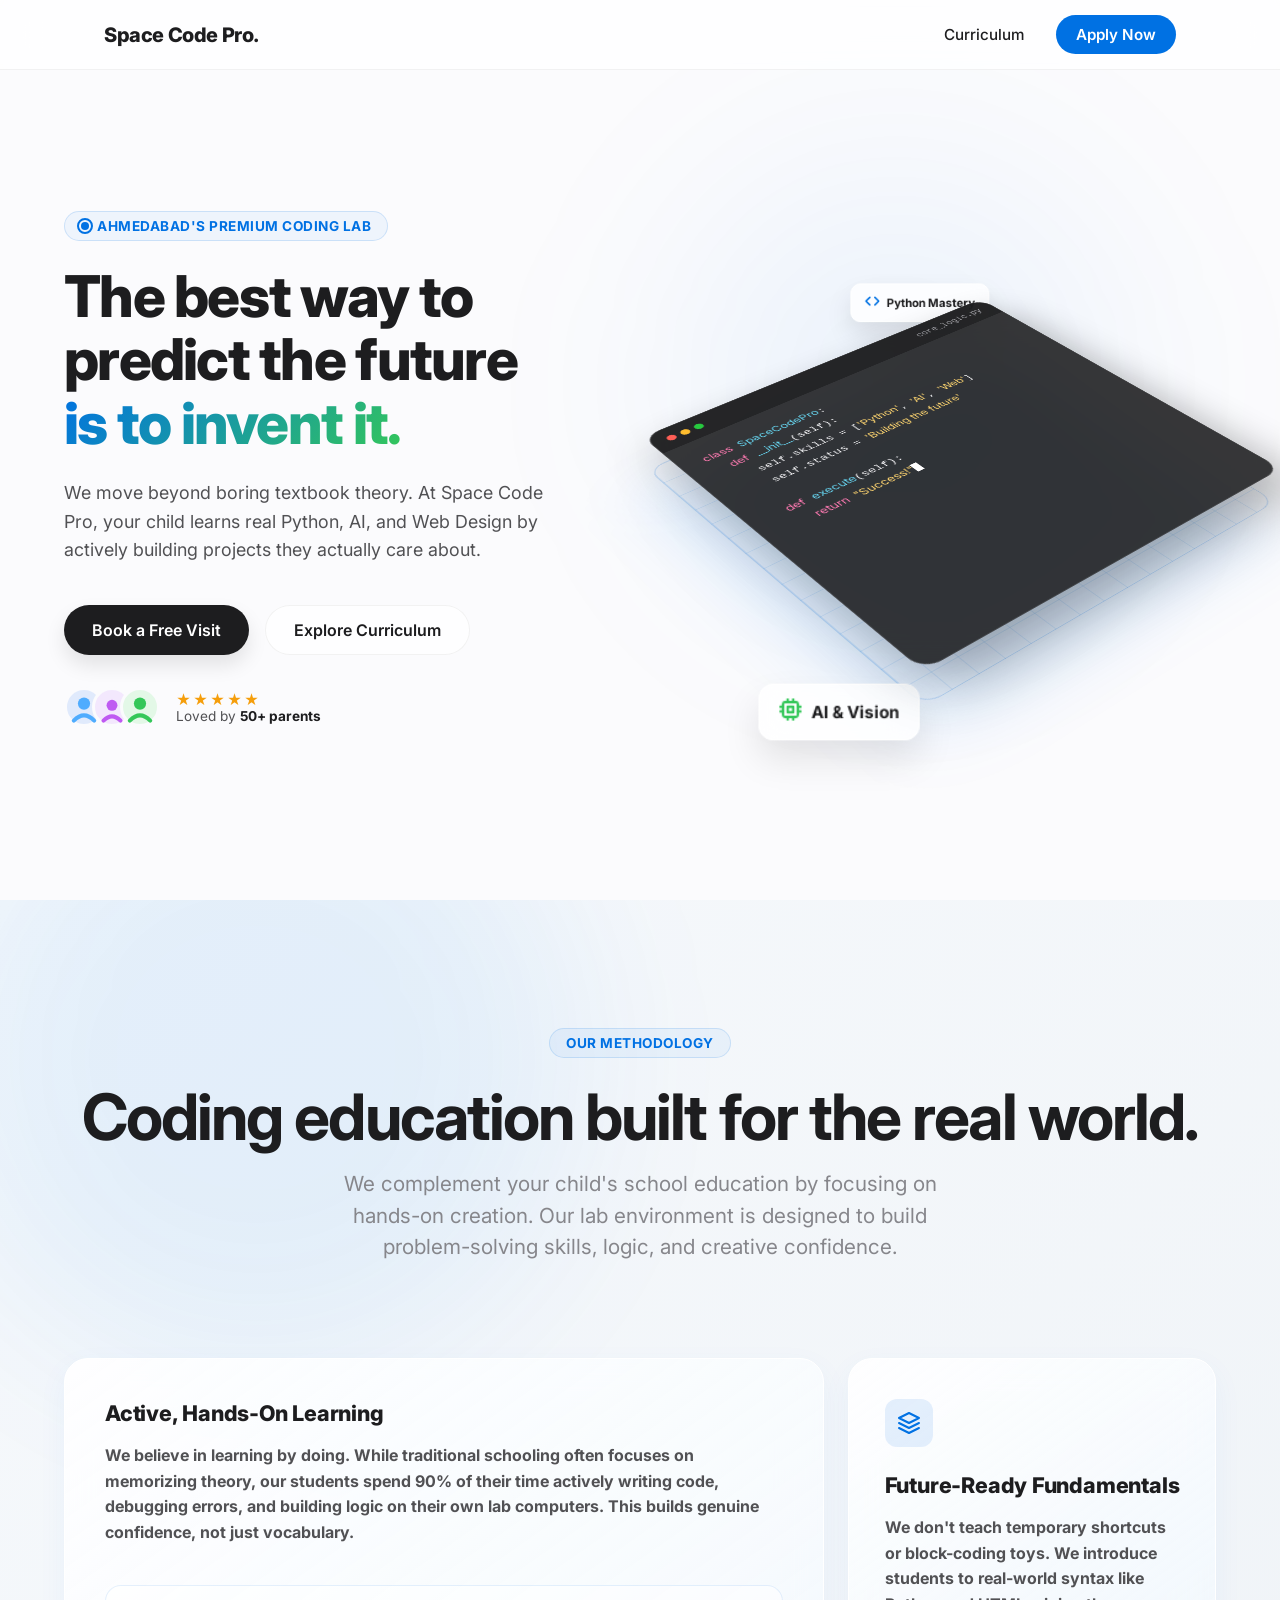
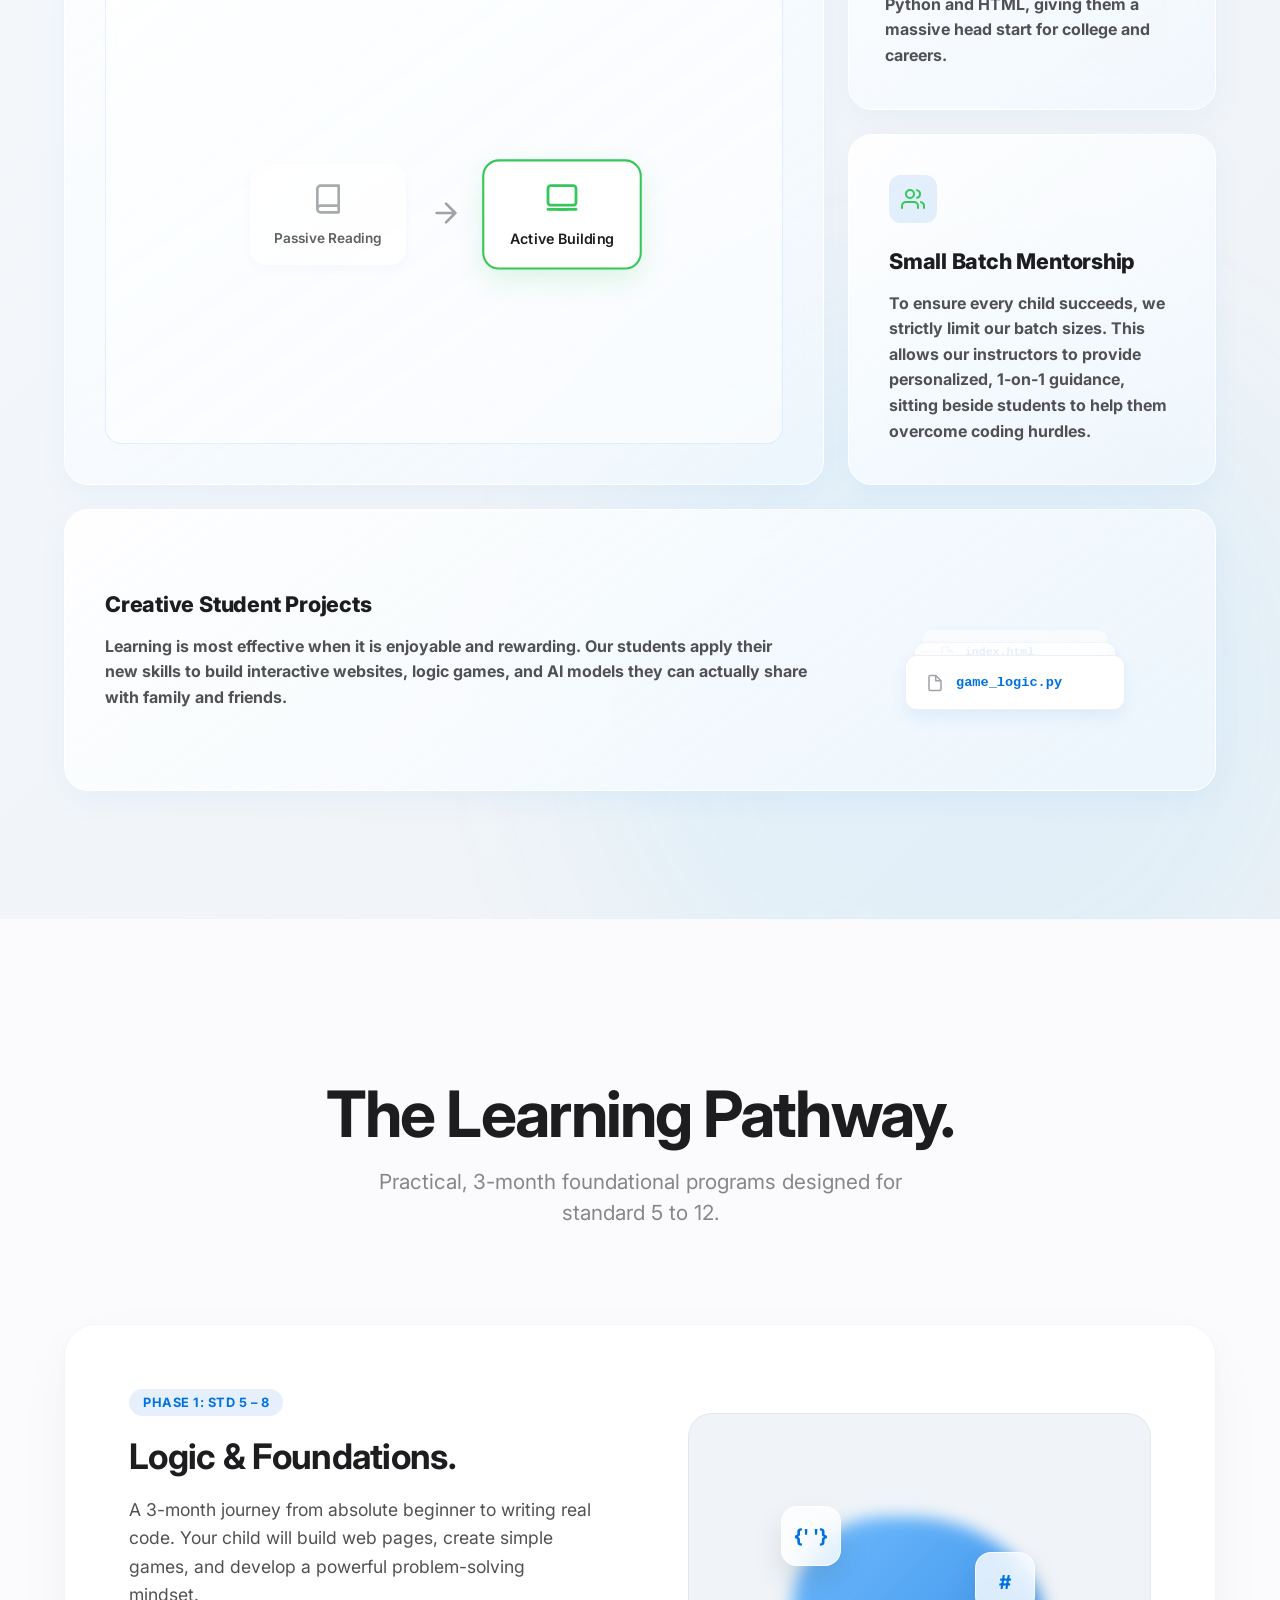
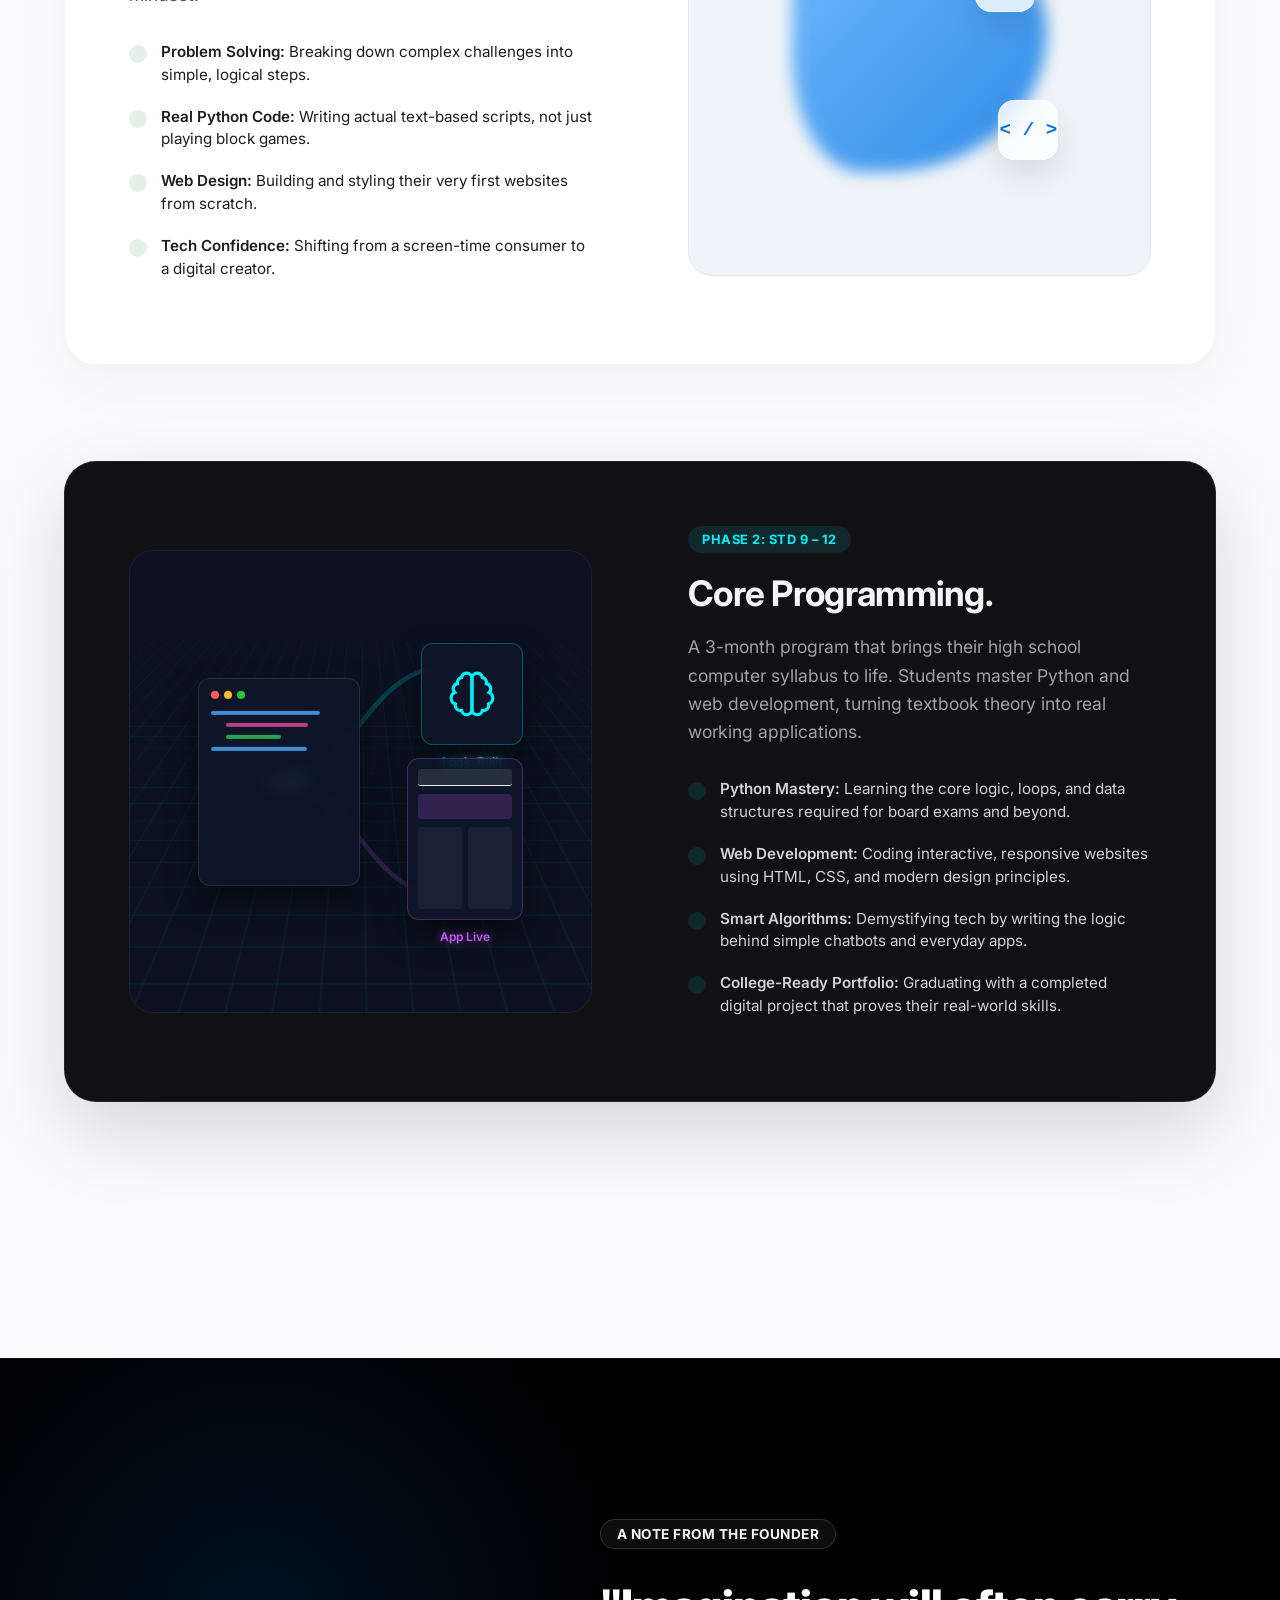
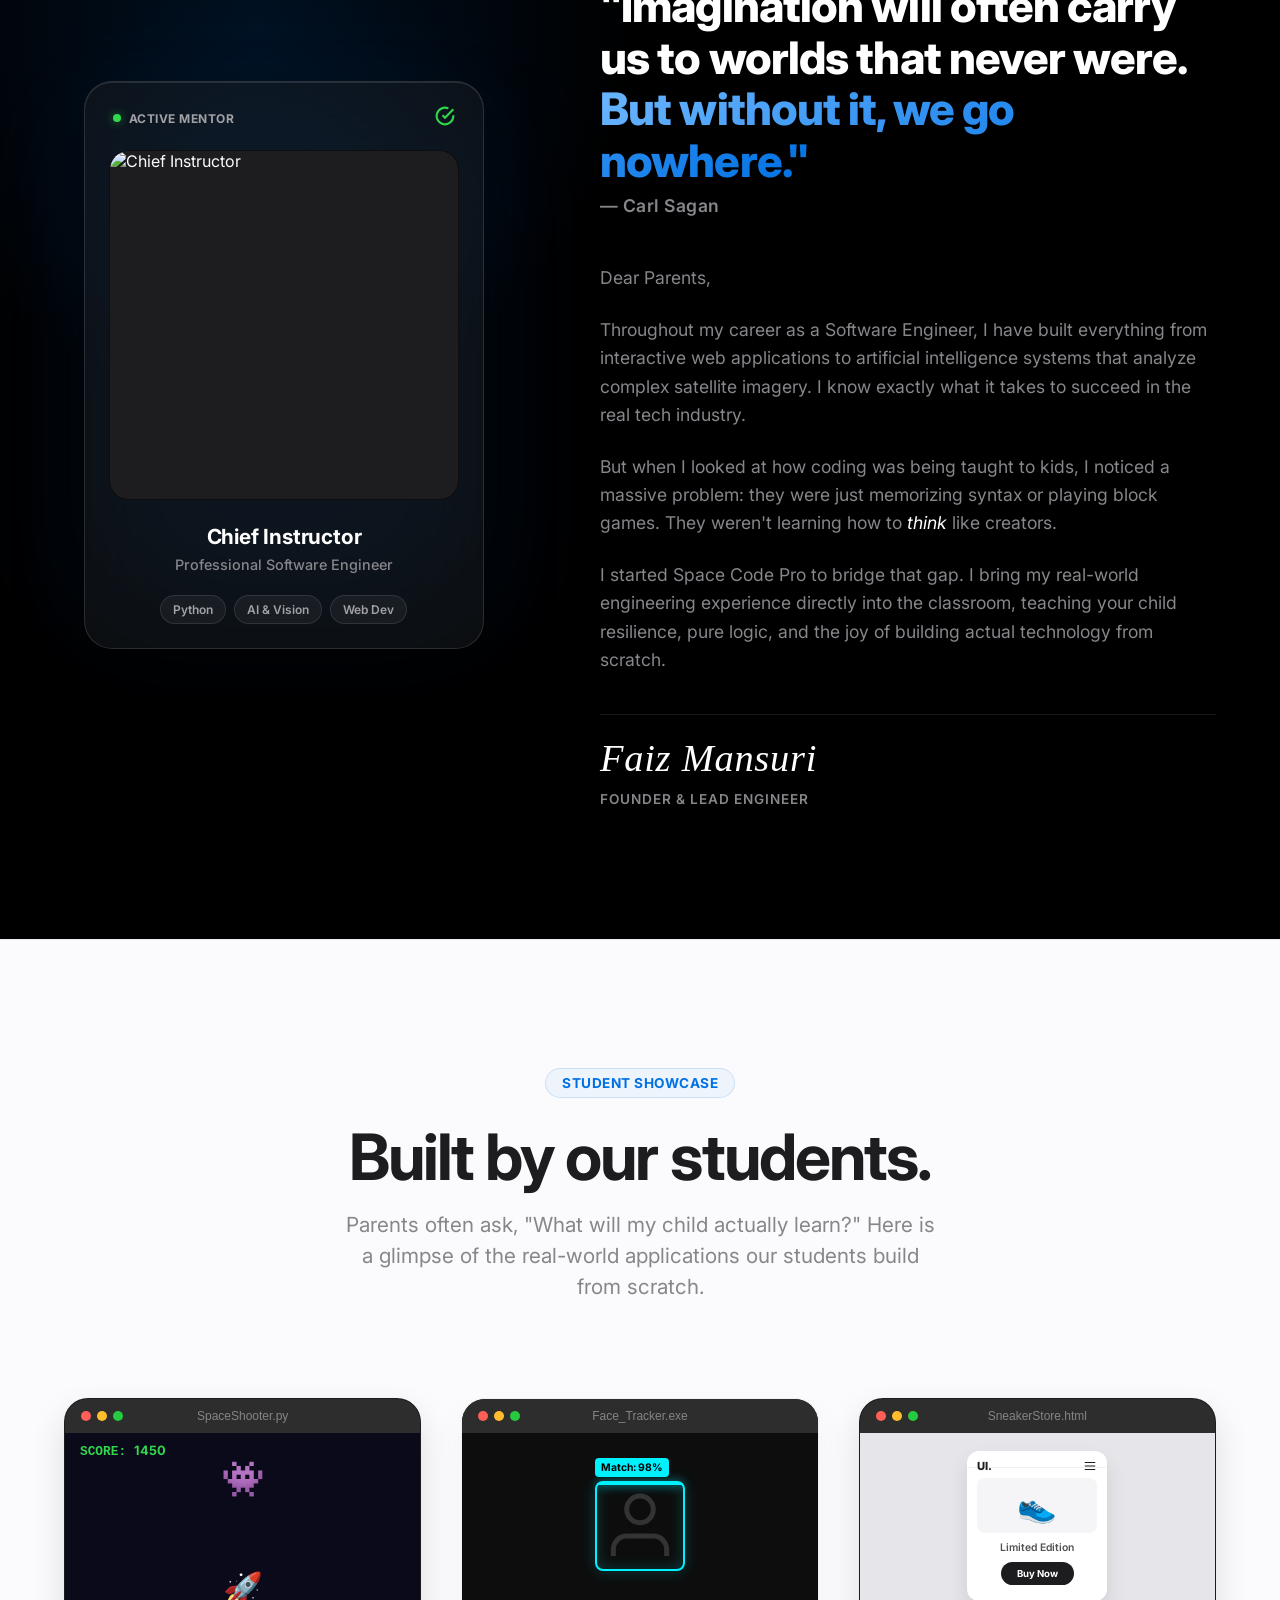
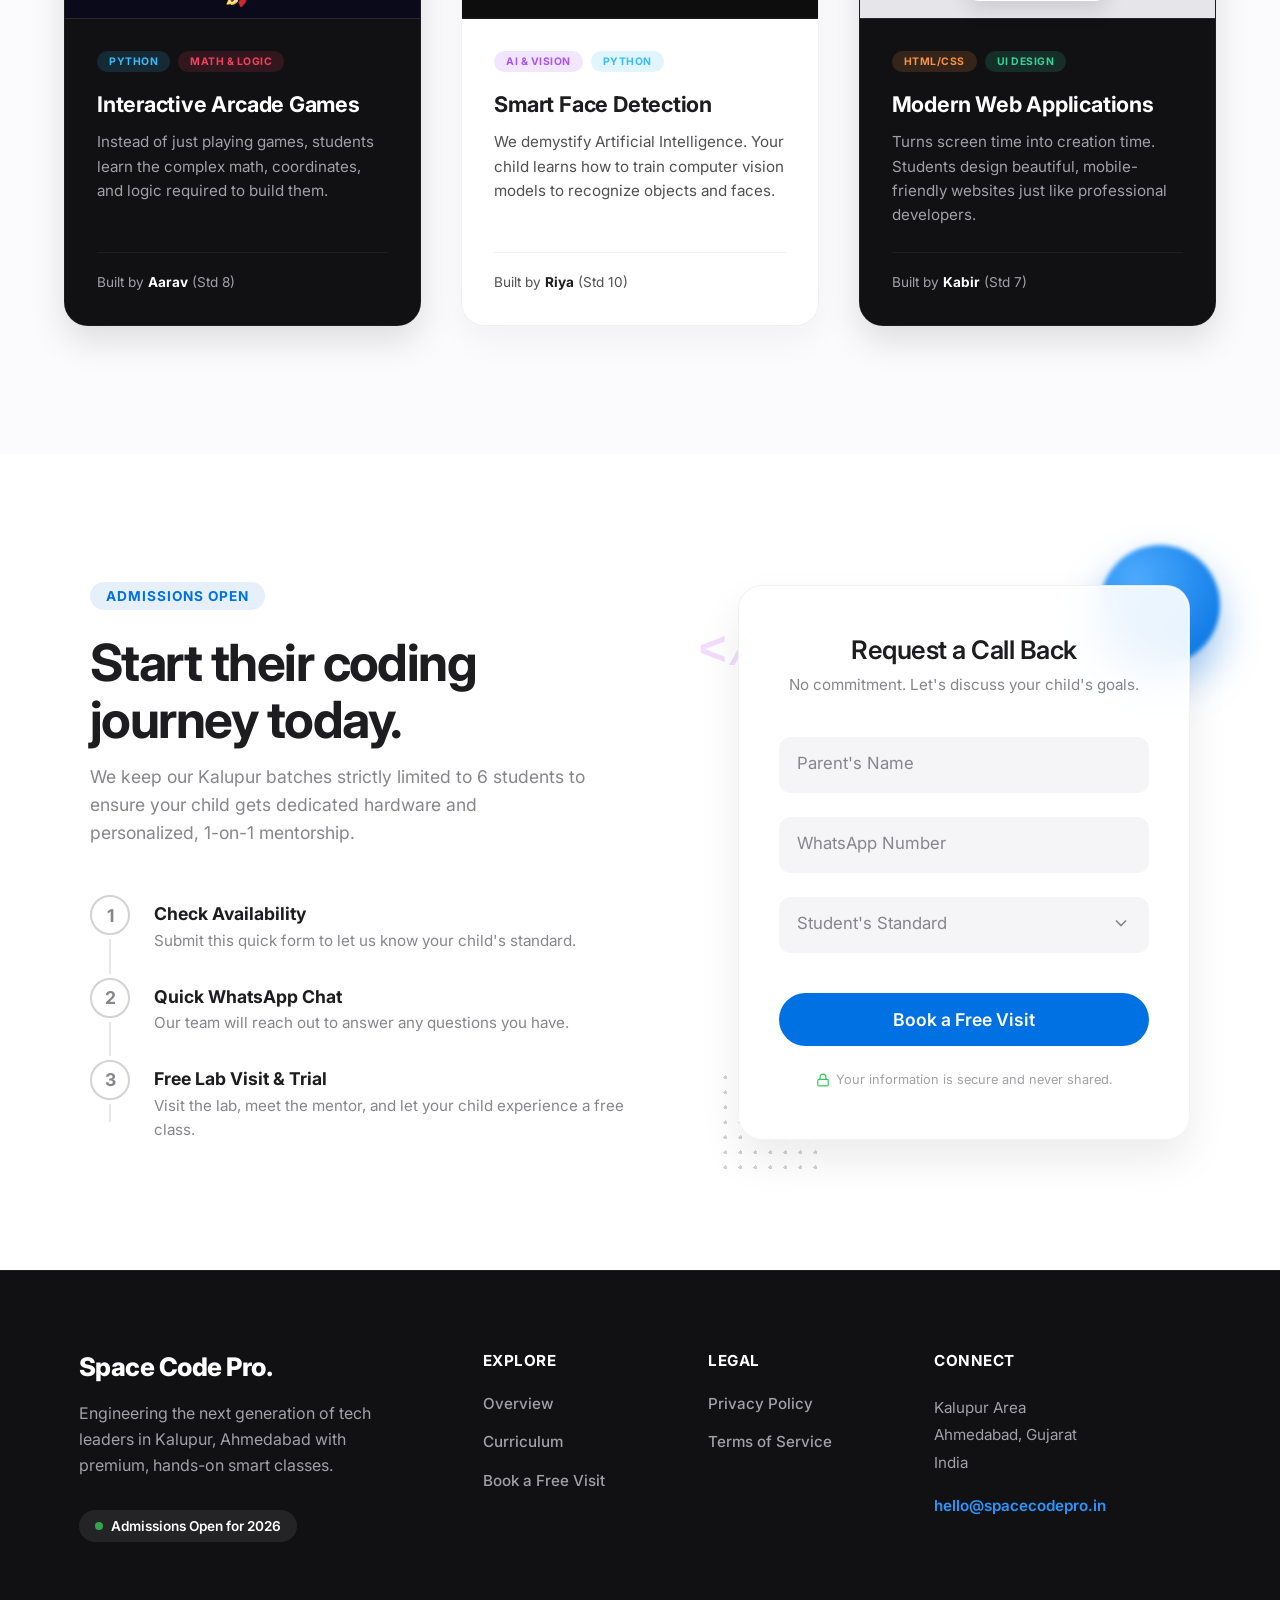
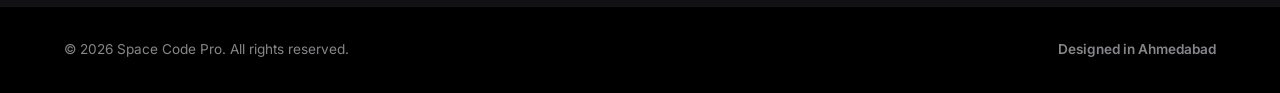
==== commit 279af606: "second commit" ====
--- a/index.html
+++ b/index.html
@@ -39,24 +39,24 @@
     </nav>
 
     <main>
-<!-- Hero Section (Premium Bespoke Layout) -->
+<!-- Hero Section (Premium Spatial 3D Masterpiece) -->
 <section class="hero-bespoke" id="home">
-    <div class="hero-ambient-warm"></div>
+    <div class="hero-ambient-glow"></div>
     
     <div class="content-wrapper">
         <div class="bespoke-grid">
             
-            <!-- LEFT COLUMN: Conversational & Warm Typography -->
+            <!-- LEFT COLUMN: Typography & CTAs -->
             <div class="hero-text-col">
                 
                 <div class="hero-badge-pill fade-up">
-                    <span class="live-dot"></span>
-                    Ahmedabad's Hands-On Coding Lab
+                    <span class="live-dot-ping"></span>
+                    Ahmedabad's Premium Coding Lab
                 </div>
 
                 <h1 class="fade-up delay-1">
                     The best way to predict the future<br>
-                    <span class="text-highlight">is to invent it.</span>
+                    <span class="text-highlight-gradient">is to invent it.</span>
                 </h1>
                 
                 <p class="hero-subtitle-bespoke fade-up delay-2">
@@ -67,22 +67,15 @@
                     <div class="btn-group-row">
                         <a href="#enroll" class="btn-primary-bespoke">
                             Book a Free Visit
-                            <svg viewBox="0 0 24 24" fill="none" stroke="currentColor" stroke-width="2.5" stroke-linecap="round" stroke-linejoin="round"><line x1="5" y1="12" x2="19" y2="12"></line><polyline points="12 5 19 12 12 19"></polyline></svg>
                         </a>
                         <a href="#courses" class="btn-secondary-bespoke">Explore Curriculum</a>
                     </div>
                     
                     <div class="social-proof-bespoke">
                         <div class="avatar-stack">
-                            <div class="svg-avatar" style="background: #e0eafc;">
-                                <svg viewBox="0 0 100 100"><circle cx="50" cy="40" r="18" fill="#4facfe"/><path d="M20 90 Q50 60 80 90" fill="none" stroke="#4facfe" stroke-width="12" stroke-linecap="round"/></svg>
-                            </div>
-                            <div class="svg-avatar" style="background: #f3e8fd;">
-                                <svg viewBox="0 0 100 100"><circle cx="50" cy="45" r="16" fill="#bf5af2"/><path d="M25 90 Q50 65 75 90" fill="none" stroke="#bf5af2" stroke-width="12" stroke-linecap="round"/></svg>
-                            </div>
-                            <div class="svg-avatar" style="background: #e3f8e7;">
-                                <svg viewBox="0 0 100 100"><circle cx="50" cy="40" r="18" fill="#34c759"/><path d="M20 90 Q50 60 80 90" fill="none" stroke="#34c759" stroke-width="12" stroke-linecap="round"/></svg>
-                            </div>
+                            <div class="svg-avatar avatar-1"><svg viewBox="0 0 100 100"><circle cx="50" cy="40" r="18" fill="#4facfe"/><path d="M20 90 Q50 60 80 90" fill="none" stroke="#4facfe" stroke-width="12" stroke-linecap="round"/></svg></div>
+                            <div class="svg-avatar avatar-2"><svg viewBox="0 0 100 100"><circle cx="50" cy="45" r="16" fill="#bf5af2"/><path d="M25 90 Q50 65 75 90" fill="none" stroke="#bf5af2" stroke-width="12" stroke-linecap="round"/></svg></div>
+                            <div class="svg-avatar avatar-3"><svg viewBox="0 0 100 100"><circle cx="50" cy="40" r="18" fill="#34c759"/><path d="M20 90 Q50 60 80 90" fill="none" stroke="#34c759" stroke-width="12" stroke-linecap="round"/></svg></div>
                         </div>
                         <div class="social-text">
                             <div class="stars">★★★★★</div>
@@ -92,120 +85,187 @@
                 </div>
             </div>
 
-            <!-- RIGHT COLUMN: The Maker's Canvas -->
+            <!-- RIGHT COLUMN: Spatial Isometric Glass UI -->
             <div class="hero-visual-col fade-up delay-2">
-                <div class="makers-canvas">
-                    
-                    <!-- Base Layer: SVG Canvas Wrapper -->
-                    <div class="main-photo-wrapper">
-                        <!-- High-quality SVG Illustration -->
-                        <img src="https://www.svgrepo.com/show/308014/professor-school-college-achievement.svg" alt="Mentorship and Learning" class="main-student-img" loading="eager">
-                        <div class="photo-caption">Real Mentorship. Real Skills.</div>
-                    </div>
-
-                    <!-- Floating Layer 1: The Code (Input) -->
-                    <div class="floating-element float-code-block">
-                        <div class="mini-header">
-                            <span class="dot close"></span><span class="dot min"></span><span class="dot max"></span>
-                            <span class="file-name">game.py</span>
-                        </div>
-                        <div class="code-content">
-                            <span class="kw">def</span> <span class="fn">start_game</span>():<br>
-                            &nbsp;&nbsp;player = <span class="str">"Ready"</span><br>
-                            &nbsp;&nbsp;<span class="kw">while</span> player:<br>
-                            &nbsp;&nbsp;&nbsp;&nbsp;score += <span class="num">10</span>
-                            <span class="typing-cursor"></span>
-                        </div>
-                    </div>
-
-                    <!-- Organic Connection: Hand-drawn SVG Arrow -->
-                    <svg class="hand-drawn-arrow" viewBox="0 0 200 100" fill="none" xmlns="http://www.w3.org/2000/svg">
-                        <path class="arrow-path" d="M10,90 C40,90 60,20 180,30" stroke="#0071e3" stroke-width="3" stroke-linecap="round" stroke-dasharray="5 5" />
-                        <path class="arrow-head" d="M170,15 L185,30 L165,40" stroke="#0071e3" stroke-width="3" stroke-linecap="round" stroke-linejoin="round" />
-                    </svg>
-
-                    <!-- Floating Layer 2: The Output (Result) -->
-                    <div class="floating-element float-result-block">
-                        <div class="result-badge">Live Output</div>
-                        <div class="result-ui">
-                            <div class="ui-circle">
-                                <svg viewBox="0 0 24 24" fill="none" stroke="#fff" stroke-width="2.5" stroke-linecap="round" stroke-linejoin="round"><polyline points="20 6 9 17 4 12"></polyline></svg>
+                <div class="spatial-canvas">
+                    
+                    <!-- The 3D Scene Container -->
+                    <div class="iso-scene">
+                        
+                        <!-- Base Layer: Shadow & Grid -->
+                        <div class="iso-layer iso-shadow"></div>
+                        <div class="iso-layer iso-grid"></div>
+
+                        <!-- Middle Layer: The Flat Code Window -->
+                        <div class="iso-layer iso-code-window glass-panel-dark">
+                            <div class="mini-header">
+                                <span class="dot close"></span><span class="dot min"></span><span class="dot max"></span>
+                                <span class="file-name">core_logic.py</span>
                             </div>
-                            <div class="ui-text">
-                                <h4>Level Unlocked!</h4>
-                                <p>Score: <strong>1,450</strong></p>
+                            <div class="code-content">
+                                <span class="kw">class</span> <span class="fn">SpaceCodePro</span>:<br>
+                                &nbsp;&nbsp;<span class="kw">def</span> <span class="fn">__init__</span>(self):<br>
+                                &nbsp;&nbsp;&nbsp;&nbsp;self.skills = [<span class="str">'Python'</span>, <span class="str">'AI'</span>, <span class="str">'Web'</span>]<br>
+                                &nbsp;&nbsp;&nbsp;&nbsp;self.status = <span class="str">'Building the future'</span><br><br>
+                                &nbsp;&nbsp;<span class="kw">def</span> <span class="fn">execute</span>(self):<br>
+                                &nbsp;&nbsp;&nbsp;&nbsp;<span class="kw">return</span> <span class="str">"Success!"</span><span class="typing-cursor"></span>
                             </div>
                         </div>
-                    </div>
-
+
+                        
+
+                        <!-- Floating UI Badges (Now with Sleek SVGs) -->
+                        <div class="iso-badge badge-1 glass-panel">
+                            <span class="badge-icon">
+                                <!-- Minimalist Code Brackets SVG (Python) -->
+                                <svg width="18" height="18" viewBox="0 0 24 24" fill="none" stroke="#0071e3" stroke-width="2.5" stroke-linecap="round" stroke-linejoin="round">
+                                    <polyline points="16 18 22 12 16 6"></polyline>
+                                    <polyline points="8 6 2 12 8 18"></polyline>
+                                </svg>
+                            </span> 
+                            Python Mastery
+                        </div>
+                        
+                        <div class="iso-badge badge-2 glass-panel">
+                            <span class="badge-icon">
+                                <!-- Minimalist AI Microchip SVG -->
+                                <svg width="18" height="18" viewBox="0 0 24 24" fill="none" stroke="#34c759" stroke-width="2.5" stroke-linecap="round" stroke-linejoin="round">
+                                    <rect x="4" y="4" width="16" height="16" rx="2" ry="2"></rect>
+                                    <rect x="9" y="9" width="6" height="6"></rect>
+                                    <line x1="9" y1="1" x2="9" y2="4"></line>
+                                    <line x1="15" y1="1" x2="15" y2="4"></line>
+                                    <line x1="9" y1="20" x2="9" y2="23"></line>
+                                    <line x1="15" y1="20" x2="15" y2="23"></line>
+                                    <line x1="20" y1="9" x2="23" y2="9"></line>
+                                    <line x1="20" y1="14" x2="23" y2="14"></line>
+                                    <line x1="1" y1="9" x2="4" y2="9"></line>
+                                    <line x1="1" y1="14" x2="4" y2="14"></line>
+                                </svg>
+                            </span> 
+                            AI & Vision
+                        </div>
+
+                    </div>
                 </div>
             </div>
             
         </div>
     </div>
 </section>
-<!-- Philosophy & Approach Section -->
+<!-- Philosophy & Approach Section (Premium Bento Layout) -->
 <section class="philosophy" id="philosophy">
-    <!-- Pro Graphic: Smooth Ambient Animated Background -->
+    <!-- Ambient Background -->
     <div class="phil-ambient-bg">
         <div class="ambient-blob blob-1"></div>
         <div class="ambient-blob blob-2"></div>
-        <div class="ambient-grid"></div>
     </div>
 
     <div class="content-wrapper relative-wrapper">
         
         <!-- Section Header -->
-        <div class="philosophy-header fade-up">
-            <span class="kicker-badge">Our Approach</span>
-            <h2>Coding education built for the real world.</h2>
-            <p class="large-text">We complement your child's school education by focusing on hands-on creation. Our lab environment is designed to build problem-solving skills, logic, and creative confidence through interactive technology.</p>
-        </div>
-
-        <!-- 3-Pillar Premium Glass Grid -->
-        <div class="philosophy-grid">
-            
-            <!-- Pillar 1: Active Learning (Animated Terminal Icon) -->
-            <div class="phil-card glass-card-light fade-up delay-1">
-                <div class="phil-glow-overlay"></div>
-                <div class="phil-icon-wrapper">
-                    <svg class="anim-svg-1" viewBox="0 0 24 24" fill="none" stroke="currentColor" stroke-width="2" stroke-linecap="round" stroke-linejoin="round">
-                        <polyline points="4 17 10 11 4 5"></polyline>
-                        <line class="blinking-cursor" x1="12" y1="19" x2="20" y2="19"></line>
-                    </svg>
-                </div>
-                <h3>Active, Hands-On Learning</h3>
-                <p>Students learn by doing. Every concept is practiced by writing and running code on dedicated lab computers, turning abstract theory into engaging, active learning.</p>
-            </div>
-
-            <!-- Pillar 2: Fundamentals (Animated Nodes Icon) -->
-            <div class="phil-card glass-card-light fade-up delay-2">
-                <div class="phil-glow-overlay"></div>
-                <div class="phil-icon-wrapper">
-                    <svg class="anim-svg-2" viewBox="0 0 24 24" fill="none" stroke="currentColor" stroke-width="2" stroke-linecap="round" stroke-linejoin="round">
-                        <circle class="node pulse-node-1" cx="18" cy="18" r="3"></circle>
-                        <circle class="node pulse-node-2" cx="6" cy="6" r="3"></circle>
-                        <circle class="node pulse-node-3" cx="18" cy="6" r="3"></circle>
-                        <path class="draw-line" d="M18 15L18 9"></path>
-                        <path class="draw-line delay-line" d="M9 6L15 6"></path>
-                    </svg>
-                </div>
-                <h3>Future-Ready Fundamentals</h3>
-                <p>We introduce students to the foundational building blocks of modern programming like Python and Web Design, giving them a solid head start for their higher education.</p>
-            </div>
-
-            <!-- Pillar 3: Projects (Animated Browser Icon) -->
-            <div class="phil-card glass-card-light fade-up delay-3">
-                <div class="phil-glow-overlay"></div>
-                <div class="phil-icon-wrapper">
-                    <svg class="anim-svg-3" viewBox="0 0 24 24" fill="none" stroke="currentColor" stroke-width="2" stroke-linecap="round" stroke-linejoin="round">
-                        <rect x="3" y="3" width="18" height="18" rx="2" ry="2"></rect>
-                        <line x1="3" y1="9" x2="21" y2="9"></line>
-                        <path class="slide-up-element" d="M9 21V14H15V21"></path>
-                    </svg>
-                </div>
-                <h3>Creative Student Projects</h3>
-                <p>Learning is most effective when it's enjoyable. Students apply their new skills to build interactive web pages, simple text games, and logic puzzles they can be proud to share.</p>
+        <div class="section-heading-center fade-up">
+            <span class="hero-badge-pill">Our Methodology</span>
+            <h2 class="apple-heading">Coding education built for the real world.</h2>
+            <p class="apple-subheading">We complement your child's school education by focusing on hands-on creation. Our lab environment is designed to build problem-solving skills, logic, and creative confidence.</p>
+        </div>
+
+        <!-- The Premium Bento Grid -->
+        <div class="bento-grid">
+            
+            <!-- Bento Item 1: Large Feature (Active Learning) -->
+            <div class="bento-card bento-large glass-panel fade-up delay-1">
+                <div class="bento-content">
+                    <div class="bento-text">
+                        <h3>Active, Hands-On Learning</h3>
+                        <p>We believe in learning by doing. While traditional schooling often focuses on memorizing theory, our students spend 90% of their time actively writing code, debugging errors, and building logic on their own lab computers. This builds genuine confidence, not just vocabulary.</p>
+                    </div>
+                    <!-- Visual Diagram for Parents (SVGs instead of Emojis) -->
+                    <div class="bento-visual visual-comparison">
+                        
+                        <div class="comp-box comp-bad">
+                            <span class="svg-icon">
+                                <svg viewBox="0 0 24 24" fill="none" stroke="currentColor" stroke-width="2" stroke-linecap="round" stroke-linejoin="round">
+                                    <path d="M4 19.5v-15A2.5 2.5 0 0 1 6.5 2H20v20H6.5a2.5 2.5 0 0 1 0-5H20"/>
+                                </svg>
+                            </span>
+                            <span>Passive Reading</span>
+                        </div>
+                        
+                        <div class="comp-arrow">
+                            <svg viewBox="0 0 24 24" fill="none" stroke="currentColor" stroke-width="2" stroke-linecap="round" stroke-linejoin="round">
+                                <path d="M5 12h14M12 5l7 7-7 7"/>
+                            </svg>
+                        </div>
+                        
+                        <div class="comp-box comp-good">
+                            <span class="svg-icon">
+                                <svg viewBox="0 0 24 24" fill="none" stroke="currentColor" stroke-width="2" stroke-linecap="round" stroke-linejoin="round">
+                                    <rect x="2" y="3" width="20" height="14" rx="2" ry="2"/>
+                                    <line x1="2" y1="20" x2="22" y2="20"/>
+                                    <path d="M9 20h6"/>
+                                </svg>
+                            </span>
+                            <span>Active Building</span>
+                        </div>
+
+                    </div>
+                </div>
+            </div>
+
+            <!-- Bento Item 2: Medium Feature (Fundamentals) -->
+            <div class="bento-card bento-medium glass-panel fade-up delay-2">
+                <div class="bento-content">
+                    <div class="bento-icon">
+                        <svg viewBox="0 0 24 24" fill="none" stroke="#0071e3" stroke-width="2" stroke-linecap="round" stroke-linejoin="round">
+                            <polygon points="12 2 2 7 12 12 22 7 12 2"/>
+                            <polyline points="2 17 12 22 22 17"/>
+                            <polyline points="2 12 12 17 22 12"/>
+                        </svg>
+                    </div>
+                    <h3>Future-Ready Fundamentals</h3>
+                    <p>We don't teach temporary shortcuts or block-coding toys. We introduce students to real-world syntax like Python and HTML, giving them a massive head start for college and careers.</p>
+                </div>
+            </div>
+
+            <!-- Bento Item 3: Medium Feature (1-on-1 Mentorship) -->
+            <div class="bento-card bento-medium glass-panel fade-up delay-3">
+                <div class="bento-content">
+                    <div class="bento-icon">
+                        <svg viewBox="0 0 24 24" fill="none" stroke="#34c759" stroke-width="2" stroke-linecap="round" stroke-linejoin="round">
+                            <path d="M17 21v-2a4 4 0 0 0-4-4H5a4 4 0 0 0-4 4v2"/>
+                            <circle cx="9" cy="7" r="4"/>
+                            <path d="M23 21v-2a4 4 0 0 0-3-3.87"/>
+                            <path d="M16 3.13a4 4 0 0 1 0 7.75"/>
+                        </svg>
+                    </div>
+                    <h3>Small Batch Mentorship</h3>
+                    <p>To ensure every child succeeds, we strictly limit our batch sizes. This allows our instructors to provide personalized, 1-on-1 guidance, sitting beside students to help them overcome coding hurdles.</p>
+                </div>
+            </div>
+
+            <!-- Bento Item 4: Wide Feature (Projects) -->
+            <div class="bento-card bento-wide glass-panel fade-up delay-2">
+                <div class="bento-content bento-row">
+                    <div class="bento-text">
+                        <h3>Creative Student Projects</h3>
+                        <p>Learning is most effective when it is enjoyable and rewarding. Our students apply their new skills to build interactive websites, logic games, and AI models they can actually share with family and friends.</p>
+                    </div>
+                    <!-- Visual: Animated Project Stack (Fans Out on Hover) -->
+                    <div class="bento-visual project-stack">
+                        <div class="stack-card card-3">
+                            <svg viewBox="0 0 24 24" fill="none" stroke="currentColor" stroke-width="2"><path d="M13 2H6a2 2 0 0 0-2 2v16a2 2 0 0 0 2 2h12a2 2 0 0 0 2-2V9z"/><polyline points="13 2 13 9 20 9"/></svg>
+                            index.html
+                        </div>
+                        <div class="stack-card card-2">
+                            <svg viewBox="0 0 24 24" fill="none" stroke="currentColor" stroke-width="2"><path d="M13 2H6a2 2 0 0 0-2 2v16a2 2 0 0 0 2 2h12a2 2 0 0 0 2-2V9z"/><polyline points="13 2 13 9 20 9"/></svg>
+                            styles.css
+                        </div>
+                        <div class="stack-card card-1">
+                            <svg viewBox="0 0 24 24" fill="none" stroke="currentColor" stroke-width="2"><path d="M13 2H6a2 2 0 0 0-2 2v16a2 2 0 0 0 2 2h12a2 2 0 0 0 2-2V9z"/><polyline points="13 2 13 9 20 9"/></svg>
+                            game_logic.py
+                        </div>
+                    </div>
+                </div>
             </div>
 
         </div>
@@ -223,16 +283,16 @@
 
         <!-- Course 1: Standards 5-8 -->
         <div class="course-card glass-card-clean fade-up">
-            <div class="course-info">
+           <div class="course-info">
                 <span class="badge badge-blue">Phase 1: Std 5 – 8</span>
                 <h3>Logic & Foundations.</h3>
-                <p class="course-desc">A gentle 3-month introduction to the world of computer science. Your child will transition from basic concepts to writing their first lines of Python and crafting simple web pages, building a strong logical mindset.</p>
+                <p class="course-desc">A 3-month journey from absolute beginner to writing real code. Your child will build web pages, create simple games, and develop a powerful problem-solving mindset.</p>
                 
                 <ul class="apple-feature-list">
-                    <li><strong>Computational Thinking:</strong> Solving problems logically, step-by-step.</li>
-                    <li><strong>Intro to Python:</strong> Writing basic scripts and text-based games.</li>
-                    <li><strong>Web Basics:</strong> Creating colorful pages with HTML & CSS.</li>
-                    <li><strong>Digital Creativity:</strong> Understanding how software is built behind the scenes.</li>
+                    <li><strong>Problem Solving:</strong> Breaking down complex challenges into simple, logical steps.</li>
+                    <li><strong>Real Python Code:</strong> Writing actual text-based scripts, not just playing block games.</li>
+                    <li><strong>Web Design:</strong> Building and styling their very first websites from scratch.</li>
+                    <li><strong>Tech Confidence:</strong> Shifting from a screen-time consumer to a digital creator.</li>
                 </ul>
             </div>
             
@@ -248,16 +308,16 @@
 
         <!-- Course 2: Standards 9-12 -->
         <div class="course-card reverse glass-card-dark fade-up delay-1">
-            <div class="course-info text-light-force">
+           <div class="course-info text-light-force">
                 <span class="badge badge-cyan">Phase 2: Std 9 – 12</span>
                 <h3>Core Programming.</h3>
-                <p class="course-desc">A focused 3-month program designed to build practical coding skills. Students move beyond school theory to create interactive web projects and learn the fundamentals of modern programming logic used by real developers.</p>
+                <p class="course-desc">A 3-month program that brings their high school computer syllabus to life. Students master Python and web development, turning textbook theory into real working applications.</p>
                 
                 <ul class="apple-feature-list list-light">
-                    <li><strong>Applied Python:</strong> Working with data, loops, and logic structures.</li>
-                    <li><strong>Interactive Web Dev:</strong> Building responsive, usable web layouts.</li>
-                    <li><strong>Intro to Smart Algorithms:</strong> Understanding how basic chatbots work.</li>
-                    <li><strong>Project Portfolio:</strong> Completing a capstone project to showcase their skills.</li>
+                    <li><strong>Python Mastery:</strong> Learning the core logic, loops, and data structures required for board exams and beyond.</li>
+                    <li><strong>Web Development:</strong> Coding interactive, responsive websites using HTML, CSS, and modern design principles.</li>
+                    <li><strong>Smart Algorithms:</strong> Demystifying tech by writing the logic behind simple chatbots and everyday apps.</li>
+                    <li><strong>College-Ready Portfolio:</strong> Graduating with a completed digital project that proves their real-world skills.</li>
                 </ul>
             </div>
             
@@ -310,69 +370,71 @@
         
     </div>
 </section>
-<!-- Meet the Mentor Section -->
-<section class="mentor-section section-dark" id="mentor">
-    <div class="content-wrapper">
-        <div class="mentor-container">
-            
-            <!-- Left: Professional Portrait & Trust Badges -->
-            <div class="mentor-image-col fade-up">
-                <div class="image-wrapper">
-                    <!-- High-quality online placeholder -->
-                    <img src="https://www.svgrepo.com/show/484863/male.svg" alt="Lead Instructor" class="mentor-photo">
-                    
-                    <!-- Clean Trust Badge -->
-                    <div class="trust-badge">
-                        <div class="badge-icon">
-                            <svg viewBox="0 0 24 24" fill="none" stroke="#ffffff" stroke-width="2.5" stroke-linecap="round" stroke-linejoin="round"><polyline points="20 6 9 17 4 12"></polyline></svg>
-                        </div>
-                        <div class="badge-text">
-                            <span class="badge-title">Verified Mentor</span>
-                            <span class="badge-sub">Industry Professional</span>
-                        </div>
-                    </div>
-                </div>
-            </div>
-
-            <!-- Right: Warm, Parent-Focused Copy -->
+<!-- Meet the Mentor Section (Ultra-Premium Apple Masterclass Style) -->
+<section class="mentor-bespoke section-dark" id="mentor">
+    <!-- Deep Cinematic Spotlight -->
+    <div class="mentor-spotlight"></div>
+
+    <div class="content-wrapper relative-wrapper">
+        <div class="mentor-grid">
+            
+            <!-- LEFT: macOS-Style Glass Profile Widget -->
+            <div class="mentor-visual-col fade-up">
+                <!-- Glowing Aura behind the card -->
+                <div class="card-aura"></div>
+                
+                <div class="profile-widget glass-panel-ultra">
+                    <div class="widget-header">
+                        <span class="live-indicator"><span class="pulse-dot"></span> Active Mentor</span>
+                        <span class="verified-icon">
+                            <svg viewBox="0 0 24 24" fill="none" stroke="#32d74b" stroke-width="2.5"><path d="M22 11.08V12a10 10 0 1 1-5.93-9.14"></path><polyline points="22 4 12 14.01 9 11.01"></polyline></svg>
+                        </span>
+                    </div>
+                    
+                    <div class="profile-image-wrapper">
+                        <!-- Replace with your actual photo -->
+                        <img src="assets/mentor-photo.png" alt="Chief Instructor" class="mentor-photo">
+                    </div>
+                    
+                    <div class="profile-info">
+                        <h4>Chief Instructor</h4>
+                        <p>Professional Software Engineer</p>
+                    </div>
+
+                    <!-- Micro Tech-Stack Badges -->
+                    <div class="mentor-tech-stack">
+                        <span class="tech-pill">Python</span>
+                        <span class="tech-pill">AI & Vision</span>
+                        <span class="tech-pill">Web Dev</span>
+                    </div>
+                </div>
+            </div>
+
+            <!-- RIGHT: The Founder's Note -->
             <div class="mentor-text-col">
-                <span class="kicker-text fade-up">Your Child's Mentor</span>
-                <h2 class="fade-up">Guidance from a professional <br><span class="text-blue">Software Engineer.</span></h2>
-                
-                <p class="mentor-bio fade-up delay-1">
-                    Most coding classes hire basic tutors. At Space Code Pro, your child is personally mentored by a working tech professional. The goal is to bridge the gap between textbook computer science and the actual skills top tech companies demand today.
-                </p>
-
-                <!-- Famous Inspirational Quote -->
-                <blockquote class="mentor-quote fade-up delay-1">
-                    "Education is not the learning of facts, but the training of the mind to think."
-                    <span class="quote-author">— Albert Einstein</span>
-                </blockquote>
-                
-                <div class="credentials-list">
-                    <!-- Credential 1: Real-World Experience -->
-                    <div class="credential-item fade-up delay-2">
-                        <div class="cred-icon">
-                            <svg viewBox="0 0 24 24" fill="none" stroke="currentColor" stroke-width="2"><path d="M21 16V8a2 2 0 0 0-1-1.73l-7-4a2 2 0 0 0-2 0l-7 4A2 2 0 0 0 3 8v8a2 2 0 0 0 1 1.73l7 4a2 2 0 0 0 2 0l7-4A2 2 0 0 0 21 16z"></path><polyline points="3.27 6.96 12 12.01 20.73 6.96"></polyline><line x1="12" y1="22.08" x2="12" y2="12"></line></svg>
-                        </div>
-                        <div class="cred-text">
-                            <h4>Real-World Engineering</h4>
-                            <p>Bringing years of hands-on experience in building advanced software, web applications, and AI models directly into the classroom to inspire the next generation.</p>
-                        </div>
-                    </div>
-                    
-                    <!-- Credential 2: Teaching Methodology -->
-                    <div class="credential-item fade-up delay-3">
-                        <div class="cred-icon">
-                            <svg viewBox="0 0 24 24" fill="none" stroke="currentColor" stroke-width="2"><path d="M12 22s8-4 8-10V5l-8-3-8 3v7c0 6 8 10 8 10z"></path></svg>
-                        </div>
-                        <div class="cred-text">
-                            <h4>Safe & Focused Learning</h4>
-                            <p>We maintain strict micro-batches to guarantee your child gets dedicated 1-on-1 attention, building their confidence through interactive, practical projects rather than dry theory.</p>
-                        </div>
-                    </div>
-                </div>
-
+                <div class="hero-badge-pill light-pill fade-up">A Note from the Founder</div>
+                
+                <!-- The Carl Sagan Quote -->
+                <h2 class="mentor-heading fade-up delay-1">
+                    "Imagination will often carry us to worlds that never were.<br>
+                    <span class="text-blue-gradient">But without it, we go nowhere."</span>
+                </h2>
+                <div class="quote-author-tag fade-up delay-1">— Carl Sagan</div>
+                
+                <div class="mentor-letter fade-up delay-2">
+                    <p>Dear Parents,</p>
+                    <p>Throughout my career as a Software Engineer, I have built everything from interactive web applications to artificial intelligence systems that analyze complex satellite imagery. I know exactly what it takes to succeed in the real tech industry.</p>
+                    <p>But when I looked at how coding was being taught to kids, I noticed a massive problem: they were just memorizing syntax or playing block games. They weren't learning how to <em>think</em> like creators.</p>
+                    <p>I started Space Code Pro to bridge that gap. I bring my real-world engineering experience directly into the classroom, teaching your child resilience, pure logic, and the joy of building actual technology from scratch.</p>
+                    
+                    <!-- Premium Handwritten Signature (SVG) -->
+                    <!-- Premium Static Signature -->
+                    <div class="founder-signature">
+                        <div class="signature-text">Faiz Mansuri</div>
+                        <span class="signature-title">Founder & Lead Engineer</span>
+                    </div>
+                </div>
+                
             </div>
         </div>
     </div>
--- a/style.css
+++ b/style.css
@@ -72,453 +72,363 @@
 .btn-primary:hover { background-color: var(--accent-blue-hover); transform: scale(1.02); }
 .btn-primary.large { padding: 16px 32px; font-size: 1.1rem; border-radius: 40px; margin-top: 1rem; }
 /* ==========================================================================
-   1. HERO SECTION & GRID SPACING
-   ========================================================================== */
+   PREMIUM HERO SECTION (Spatial 3D Isometric Masterpiece)
+   ========================================================================== */
+
 .hero-bespoke {
     position: relative;
-    padding: 10rem 5% 6rem; /* Huge padding to clear navbar and breathe */
-    background-color: #fbfbfd; 
-    overflow: hidden; /* Critical: Stops floating elements from breaking layout width */
-    display: flex; 
-    align-items: center; 
+    padding: calc(var(--nav-height, 70px) + 4rem) 5% 6rem;
     min-height: 100vh;
-}
-
-.hero-ambient-warm {
-    position: absolute; inset: 0;
-    background: radial-gradient(circle at 80% 20%, rgba(0, 113, 227, 0.04) 0%, transparent 50%),
-                radial-gradient(circle at 20% 80%, rgba(255, 187, 0, 0.04) 0%, transparent 50%);
-    z-index: 0; pointer-events: none;
-}
-
-.hero-bespoke .content-wrapper { 
-    position: relative; z-index: 10; width: 100%; max-width: 1250px; margin: 0 auto; 
+    display: flex;
+    align-items: center;
+    background-color: #fbfbfd;
+    overflow: hidden; 
+    font-family: -apple-system, BlinkMacSystemFont, "Segoe UI", Roboto, Helvetica, Arial, sans-serif;
+}
+
+/* Elegant Ambient Glow */
+.hero-ambient-glow {
+    position: absolute; top: 0; right: 0; width: 60vw; height: 60vw;
+    background: radial-gradient(circle, rgba(0, 113, 227, 0.08) 0%, transparent 60%);
+    border-radius: 50%; filter: blur(80px); z-index: 0; pointer-events: none;
+    animation: ambient-breathe 8s ease-in-out infinite alternate;
+}
+@keyframes ambient-breathe {
+    0% { transform: scale(1) translate(0, 0); }
+    100% { transform: scale(1.05) translate(-20px, 20px); }
 }
 
 .bespoke-grid {
-    display: grid; 
-    grid-template-columns: 1fr; 
-    gap: 6rem; /* Large gap for mobile stacking */
-    align-items: center;
-}
-
-@media (min-width: 1024px) {
-    .bespoke-grid { 
-        grid-template-columns: 1.1fr 0.9fr; /* Gives text slightly more room */
-        gap: 4rem; 
-    }
-}
-
-/* ==========================================================================
-   2. TYPOGRAPHY & SMOOTH ENTRANCE ANIMATIONS
-   ========================================================================== */
-.fade-up { opacity: 0; animation: fadeUpAnim 0.8s ease forwards; }
-.delay-1 { animation-delay: 0.15s; }
-.delay-2 { animation-delay: 0.3s; }
-.delay-3 { animation-delay: 0.45s; }
-@keyframes fadeUpAnim {
-    from { opacity: 0; transform: translateY(20px); }
-    to { opacity: 1; transform: translateY(0); }
-}
-
-.hero-text-col { display: flex; flex-direction: column; align-items: flex-start; width: 100%; }
+    display: grid; grid-template-columns: 1.1fr 1fr; gap: 4rem;
+    align-items: center; max-width: 1250px; margin: 0 auto; position: relative; z-index: 2;
+}
+
+/* --- LEFT COLUMN: Typography & CTAs (Clean & Pristine) --- */
+.hero-text-col { display: flex; flex-direction: column; align-items: flex-start; position: relative; }
 
 .hero-badge-pill {
-    display: inline-flex; align-items: center; gap: 10px; padding: 6px 18px; 
-    background: rgba(0, 113, 227, 0.08); border-radius: 30px;
-    color: #005bb5; font-size: 0.85rem; font-weight: 700; text-transform: uppercase; letter-spacing: 0.5px;
-    margin-bottom: 2rem;
-}
-
-.live-dot {
-    width: 8px; height: 8px; background-color: #0071e3; border-radius: 50%;
-    animation: pulse-dot 2s ease-in-out infinite;
-}
-@keyframes pulse-dot { 0%, 100% { opacity: 1; transform: scale(1); } 50% { opacity: 0.5; transform: scale(0.8); } }
+    display: inline-flex; align-items: center; gap: 8px;
+    background: rgba(0, 113, 227, 0.05); color: #0071e3;
+    padding: 6px 16px; border-radius: 30px; font-size: 0.85rem; font-weight: 700;
+    text-transform: uppercase; letter-spacing: 0.5px; margin-bottom: 1.5rem;
+    border: 1px solid rgba(0, 113, 227, 0.15);
+}
+
+.live-dot-ping { width: 8px; height: 8px; background-color: #0071e3; border-radius: 50%; position: relative; }
+.live-dot-ping::after {
+    content: ''; position: absolute; inset: -4px; border-radius: 50%; border: 2px solid #0071e3; 
+    animation: radar-ping 1.5s cubic-bezier(0, 0, 0.2, 1) infinite;
+}
+@keyframes radar-ping { 0% { transform: scale(0.5); opacity: 1; } 100% { transform: scale(2.5); opacity: 0; } }
 
 .hero-text-col h1 {
-    font-size: clamp(2.8rem, 4.5vw, 4.5rem); color: #1d1d1f; line-height: 1.15;
-    margin-bottom: 1.5rem; letter-spacing: -0.02em; font-weight: 800;
-}
-
-.text-highlight { color: #0071e3; position: relative; display: inline-block; z-index: 1; }
-.text-highlight::after {
-    content: ''; position: absolute; left: 0; bottom: 8px; width: 0; height: 8px;
-    background: rgba(0, 113, 227, 0.15); border-radius: 4px; z-index: -1;
-    animation: draw-highlight 1s ease forwards; animation-delay: 0.8s;
-}
-@keyframes draw-highlight { to { width: 100%; } }
+    font-size: clamp(2.5rem, 4.5vw, 4.2rem);
+    line-height: 1.1; font-weight: 800; color: #1d1d1f;
+    letter-spacing: -0.03em; margin-bottom: 1.5rem;
+}
+.text-highlight-gradient {
+    background: linear-gradient(135deg, #0071e3 0%, #34c759 100%);
+    -webkit-background-clip: text; -webkit-text-fill-color: transparent;
+}
 
 .hero-subtitle-bespoke {
-    font-size: clamp(1.1rem, 1.3vw, 1.25rem); color: #515154; line-height: 1.7;
-    margin-bottom: 3rem; max-width: 520px; font-weight: 400;
-}
-
-/* ==========================================================================
-   3. BUTTONS & SOCIAL PROOF
-   ========================================================================== */
-.hero-action-area { display: flex; flex-direction: column; gap: 2.5rem; width: 100%; }
-.btn-group-row { display: flex; flex-wrap: wrap; gap: 1rem; align-items: center; }
-
+    font-size: clamp(1.05rem, 1.4vw, 1.25rem); color: #515154;
+    line-height: 1.6; margin-bottom: 2.5rem; max-width: 90%;
+}
+
+/* Buttons */
+.btn-group-row { display: flex; gap: 1rem; margin-bottom: 2rem; flex-wrap: wrap; }
 .btn-primary-bespoke {
-    display: flex; align-items: center; gap: 8px;
-    background: #0071e3; color: #ffffff; padding: 16px 32px; border-radius: 14px;
-    font-weight: 600; font-size: 1.05rem; box-shadow: 0 6px 15px rgba(0, 113, 227, 0.2);
-    transition: all 0.3s ease; text-decoration: none;
-}
-.btn-primary-bespoke svg { width: 20px; height: 20px; transition: transform 0.3s ease; }
-.btn-primary-bespoke:hover { transform: translateY(-3px); box-shadow: 0 12px 25px rgba(0, 113, 227, 0.3); background: #005bb5; }
-.btn-primary-bespoke:hover svg { transform: translateX(5px); }
+    display: inline-flex; align-items: center; gap: 8px; background: #1d1d1f; color: #fff; 
+    text-decoration: none; padding: 14px 28px; border-radius: 30px; font-size: 1rem; font-weight: 600;
+    transition: all 0.3s ease; box-shadow: 0 10px 20px rgba(0,0,0,0.1);
+}
+.btn-primary-bespoke:hover { background: #0071e3; transform: translateY(-3px); box-shadow: 0 15px 30px rgba(0, 113, 227, 0.25); }
 
 .btn-secondary-bespoke {
-    background: transparent; color: #1d1d1f; padding: 16px 28px; border-radius: 14px;
-    font-weight: 600; font-size: 1.05rem; border: 2px solid #e5e5ea;
-    transition: all 0.3s ease; text-decoration: none;
-}
-.btn-secondary-bespoke:hover { border-color: #0071e3; color: #0071e3; background: #f8fafc; }
-
-.social-proof-bespoke { display: flex; align-items: center; gap: 1.2rem; }
+    display: inline-flex; align-items: center; justify-content: center;
+    background: rgba(255, 255, 255, 0.8); color: #1d1d1f; text-decoration: none;
+    padding: 14px 28px; border-radius: 30px; font-size: 1rem; font-weight: 600;
+    border: 1px solid rgba(0,0,0,0.05); transition: all 0.3s ease;
+}
+.btn-secondary-bespoke:hover { background: #ffffff; box-shadow: 0 5px 15px rgba(0,0,0,0.05); }
+
+/* Social Proof */
+.social-proof-bespoke { display: flex; align-items: center; gap: 1rem; position: relative; z-index: 5; }
 .avatar-stack { display: flex; }
-.svg-avatar {
-    width: 44px; height: 44px; border-radius: 50%; overflow: hidden;
-    border: 3px solid #fbfbfd; margin-left: -15px; box-shadow: 0 4px 10px rgba(0,0,0,0.06);
-    display: flex; align-items: flex-end; justify-content: center; position: relative;
-    transition: transform 0.3s ease;
-}
+.svg-avatar { width: 40px; height: 40px; border-radius: 50%; border: 3px solid #fbfbfd; margin-left: -12px; display: flex; align-items: center; justify-content: center; }
 .svg-avatar:first-child { margin-left: 0; }
-.svg-avatar:hover { transform: translateY(-5px); z-index: 10; box-shadow: 0 8px 15px rgba(0,0,0,0.1); }
-
-.social-text { display: flex; flex-direction: column; justify-content: center; }
-.stars { color: #f59e0b; font-size: 0.95rem; letter-spacing: 2px; line-height: 1.2; margin-bottom: 2px; }
-.social-text span { color: #515154; font-size: 0.9rem; }
+.avatar-1 { background: #e0eafc; } .avatar-2 { background: #f3e8fd; } .avatar-3 { background: #e3f8e7; }
+.social-text { display: flex; flex-direction: column; }
+.stars { color: #f59e0b; font-size: 0.9rem; letter-spacing: 2px; }
+.social-text span { font-size: 0.85rem; color: #515154; }
 .social-text strong { color: #1d1d1f; font-weight: 700; }
 
 /* ==========================================================================
-   4. THE MAKER'S CANVAS (Properly Spaced & Sized SVG)
-   ========================================================================== */
-.hero-visual-col { position: relative; width: 100%; display: flex; justify-content: center; }
-
-.makers-canvas {
-    position: relative; width: 100%; max-width: 500px; height: 500px;
-    display: flex; align-items: center; justify-content: center;
-}
-
-/* Base Canvas for the transparent SVG */
-.main-photo-wrapper {
-    position: relative; width: 80%; 
-    background-color: #ffffff; /* Solid background for SVG */
-    border-radius: 24px; 
-    box-shadow: 0 30px 60px rgba(0,0,0,0.08), 0 0 0 8px rgba(255,255,255,0.6);
-    transform: rotate(2deg); z-index: 2;
-    transition: transform 0.5s ease;
-}
-.main-photo-wrapper:hover { transform: rotate(0deg) translateY(-5px); }
-
-/* SVG Image Styling (No cropping, proper padding) */
-.main-student-img { 
-    width: 100%; 
-    height: auto; 
-    object-fit: contain; 
-    display: block; 
-    padding: 3.5rem 2rem 2.5rem; /* Massive padding to frame the illustration */
-    box-sizing: border-box;
-}
-
-.photo-caption {
-    position: absolute; bottom: 15px; right: 15px;
-    background: rgba(255,255,255,0.95); backdrop-filter: blur(10px); 
-    padding: 8px 16px; border-radius: 20px; font-size: 0.75rem; font-weight: 700; color: #1d1d1f;
-    box-shadow: 0 4px 15px rgba(0,0,0,0.05);
-}
-
-/* ==========================================================================
-   5. FLOATING ELEMENTS & ANIMATIONS
-   ========================================================================== */
-.floating-element {
-    position: absolute; border-radius: 14px;
-    box-shadow: 0 20px 40px rgba(0,0,0,0.12);
-    animation: organic-float 6s ease-in-out infinite alternate;
-}
-@keyframes organic-float { 
-    0% { transform: translateY(0); } 
-    100% { transform: translateY(-12px); } 
-}
-
-/* Floating Code */
-.float-code-block {
-    bottom: 20px; left: -10px; width: 230px; /* Kept tight to prevent overflow */
-    background: #1e1e1e; border: 1px solid rgba(255,255,255,0.1);
-    z-index: 3; animation-delay: -2s;
-}
-.mini-header { display: flex; align-items: center; gap: 6px; padding: 10px 12px; background: rgba(0,0,0,0.2); border-bottom: 1px solid rgba(255,255,255,0.05); }
+   RIGHT COLUMN: SPATIAL ISOMETRIC 3D UI
+   ========================================================================== */
+.hero-visual-col { 
+    position: relative; width: 100%; display: flex; 
+    justify-content: center; align-items: center; 
+    perspective: 1500px; /* Essential for 3D depth */
+}
+
+.spatial-canvas {
+    width: 100%; max-width: 450px; aspect-ratio: 1/1;
+    position: relative;
+    transform-style: preserve-3d;
+    animation: spatial-float 8s ease-in-out infinite alternate;
+}
+
+@keyframes spatial-float {
+    0% { transform: translateY(10px) rotateX(2deg); }
+    100% { transform: translateY(-10px) rotateX(-2deg); }
+}
+
+/* The Core Isometric Rotation */
+.iso-scene {
+    position: absolute; inset: 0; width: 100%; height: 100%;
+    transform-style: preserve-3d;
+    transform: rotateX(55deg) rotateZ(-40deg); /* The Magic Isometric Angle */
+}
+
+/* Base Layers */
+.iso-layer { position: absolute; top: 0; left: 0; width: 100%; height: 100%; border-radius: 20px; }
+
+/* Fake Floor Shadow */
+.iso-shadow {
+    background: rgba(0, 113, 227, 0.15);
+    filter: blur(40px);
+    transform: translateZ(-50px);
+}
+
+/* Geometric Blueprint Grid */
+.iso-grid {
+    background-image: 
+        linear-gradient(rgba(0, 113, 227, 0.1) 1px, transparent 1px),
+        linear-gradient(90deg, rgba(0, 113, 227, 0.1) 1px, transparent 1px);
+    background-size: 30px 30px;
+    transform: translateZ(-20px);
+    border: 1px solid rgba(0, 113, 227, 0.2);
+}
+
+/* The Dark Glass Code Editor (Laying flat) */
+.glass-panel-dark {
+    background: rgba(20, 20, 22, 0.85); backdrop-filter: blur(20px); -webkit-backdrop-filter: blur(20px);
+    border: 1px solid rgba(255, 255, 255, 0.1); box-shadow: 0 30px 60px rgba(0,0,0,0.3);
+}
+.iso-code-window {
+    transform: translateZ(20px); /* Levitates slightly above the grid */
+    overflow: hidden; display: flex; flex-direction: column;
+}
+.mini-header { display: flex; align-items: center; padding: 12px 16px; background: rgba(0,0,0,0.3); gap: 6px; }
 .mini-header .dot { width: 10px; height: 10px; border-radius: 50%; }
-.dot.close { background: #ff5f56; } .dot.min { background: #ffbd2e; } .dot.max { background: #27c93f; }
-.file-name { color: #858585; font-size: 0.75rem; font-family: monospace; margin: 0 auto; }
-
-.code-content { padding: 15px; font-family: 'Courier New', Courier, monospace; font-size: 0.8rem; line-height: 1.6; color: #d4d4d4; }
-.kw { color: #569cd6; } .fn { color: #dcdcaa; } .str { color: #ce9178; } .num { color: #b5cea8; }
-
-/* Floating Result */
-.float-result-block {
-    top: 30px; right: -15px; background: #ffffff; padding: 15px 20px;
-    border: 1px solid rgba(0,0,0,0.05); z-index: 3; animation-delay: -1s;
-}
-.result-badge { display: inline-block; padding: 4px 10px; background: #e0f2fe; color: #0284c7; font-size: 0.65rem; font-weight: 700; text-transform: uppercase; border-radius: 6px; margin-bottom: 10px; }
-.result-ui { display: flex; align-items: center; gap: 12px; }
-.ui-circle { width: 40px; height: 40px; background: linear-gradient(135deg, #34c759, #30b050); border-radius: 50%; display: flex; align-items: center; justify-content: center; box-shadow: 0 4px 10px rgba(52, 199, 89, 0.3); }
-.ui-circle svg { width: 20px; height: 20px; }
-.ui-text h4 { font-size: 0.95rem; color: #1d1d1f; margin: 0 0 2px 0; font-weight: 700; }
-.ui-text p { font-size: 0.85rem; color: #515154; margin: 0; }
-.ui-text strong { color: #0071e3; }
-
-/* SVG Arrow */
-.hand-drawn-arrow {
-    position: absolute; top: 160px; left: 10px; width: 180px; height: 120px;
-    z-index: 4; pointer-events: none;
-}
-.arrow-path { stroke-dasharray: 200; stroke-dashoffset: 200; animation: draw-arrow 3s ease forwards infinite; }
-.arrow-head { stroke-dasharray: 50; stroke-dashoffset: 50; animation: draw-arrow 3s ease forwards infinite; animation-delay: 0.2s; }
-@keyframes draw-arrow { 0%, 15% { stroke-dashoffset: 200; } 50%, 100% { stroke-dashoffset: 0; } }
-
-.typing-cursor { display: inline-block; width: 6px; height: 12px; background: #d4d4d4; vertical-align: middle; animation: blink-anim 1s step-end infinite; }
-@keyframes blink-anim { 0%, 100% { opacity: 1; } 50% { opacity: 0; } }
-
-/* ==========================================================================
-   6. MOBILE RESPONSIVENESS (Strict Anti-Overflow)
-   ========================================================================== */
-@media (max-width: 1023px) {
-    .hero-text-col { align-items: center; text-align: center; }
-    .hero-subtitle-bespoke { margin-left: auto; margin-right: auto; }
-    .hero-action-area { align-items: center; }
-    .btn-group-row { justify-content: center; }
-    
-    .float-code-block { left: 10px; /* Pull inside on tablets */ }
-    .float-result-block { right: 10px; }
-}
-
-@media (max-width: 768px) {
-    .hero-bespoke { padding: 6rem 5% 4rem; }
-    .hero-text-col h1 { font-size: clamp(2.4rem, 8vw, 3.2rem); }
-    
-    .makers-canvas { height: 450px; }
-    
-    /* Straighten & widen the canvas on mobile */
-    .main-photo-wrapper { width: 95%; transform: rotate(0deg); }
-    .main-photo-wrapper:hover { transform: translateY(-5px); }
-    
-    /* Secure floating blocks inside the viewport */
-    .float-code-block { 
-        bottom: -10px; left: 0; width: 200px; 
-    }
-    .code-content { font-size: 0.75rem; padding: 12px; }
-    
-    .float-result-block { 
-        top: 0; right: 0; padding: 12px; transform: scale(0.9); transform-origin: top right;
-    }
-    
-    /* Hide arrow on mobile to reduce visual noise */
-    .hand-drawn-arrow { display: none; }
-}
-
-@media (max-width: 480px) {
+.close { background: #ff5f56; } .min { background: #ffbd2e; } .max { background: #27c93f; }
+.file-name { color: #a1a1a6; font-size: 0.75rem; font-family: monospace; margin-left: auto; }
+.code-content { padding: 1.5rem; font-family: 'SF Mono', 'Courier New', Courier, monospace; font-size: 0.85rem; color: #f5f5f7; line-height: 1.7; }
+.code-content .kw { color: #ff7ab2; } .code-content .fn { color: #66d4ef; } .code-content .str { color: #ffd670; }
+.typing-cursor { display: inline-block; width: 8px; height: 14px; background: #fff; animation: blink 1s infinite; vertical-align: middle; }
+
+/* The Character (Standing UP in the 3D world) */
+.iso-character {
+    position: absolute; top: 10%; left: 10%; width: 60%; height: 60%;
+    /* UN-TILT it so it stands vertically on the tilted plane */
+    transform: translateZ(80px) rotateZ(40deg) rotateX(-55deg);
+    transform-origin: bottom center;
+    z-index: 10;
+}
+.iso-character img { width: 100%; height: 100%; filter: drop-shadow(-20px 20px 20px rgba(0,0,0,0.15)); }
+
+/* Floating Light Glass Badges */
+.glass-panel {
+    background: rgba(255, 255, 255, 0.8); backdrop-filter: blur(15px); -webkit-backdrop-filter: blur(15px);
+    border: 1px solid rgba(255, 255, 255, 1); box-shadow: 0 15px 30px rgba(0,0,0,0.1);
+    color: #1d1d1f; font-weight: 700; font-size: 0.85rem; padding: 10px 16px; border-radius: 12px;
+    display: flex; align-items: center; gap: 8px; white-space: nowrap;
+}
+.badge-icon { font-size: 1.2rem; }
+
+/* Un-tilt the badges so they face the user */
+.iso-badge {
+    position: absolute; 
+    transform: rotateZ(40deg) rotateX(-55deg); 
+    transform-style: preserve-3d;
+}
+.badge-1 { top: -20%; right: -10%; animation: float-badge-1 4s ease-in-out infinite alternate; }
+.badge-2 { bottom: 0%; left: -30%; animation: float-badge-2 5s ease-in-out infinite alternate-reverse; }
+
+@keyframes float-badge-1 { 0% { transform: translateZ(120px) rotateZ(40deg) rotateX(-55deg) translateY(0); } 100% { transform: translateZ(120px) rotateZ(40deg) rotateX(-55deg) translateY(-15px); } }
+@keyframes float-badge-2 { 0% { transform: translateZ(60px) rotateZ(40deg) rotateX(-55deg) translateY(0); } 100% { transform: translateZ(60px) rotateZ(40deg) rotateX(-55deg) translateY(-15px); } }
+
+/* ==========================================================================
+   FLAWLESS MOBILE RESPONSIVENESS
+   ========================================================================== */
+@media (max-width: 1024px) {
+    .bespoke-grid { gap: 2rem; }
+    .spatial-canvas { max-width: 380px; }
+}
+
+@media (max-width: 900px) {
+    /* Tablet: Stack layout */
+    .hero-bespoke { padding-top: calc(var(--nav-height, 70px) + 2rem); }
+    .bespoke-grid { grid-template-columns: 1fr; gap: 4rem; text-align: center; }
+    .hero-text-col { align-items: center; }
+    .hero-subtitle-bespoke { margin: 0 auto 2.5rem; }
+    .btn-group-row, .social-proof-bespoke { justify-content: center; }
+    .spatial-canvas { max-width: 450px; margin: 0 auto; }
+}
+
+@media (max-width: 600px) {
+    /* Mobile: Perfect Scale Down */
     .btn-group-row { flex-direction: column; width: 100%; }
     .btn-primary-bespoke, .btn-secondary-bespoke { width: 100%; justify-content: center; }
-    .social-proof-bespoke { flex-direction: column; gap: 0.8rem; }
-    .avatar-stack { justify-content: center; }
-    .social-text { align-items: center; }
-}
-/* ==========================================================================
-   PHILOSOPHY & APPROACH SECTION (Pro Animated UI)
-   ========================================================================== */
+    
+    /* Ensure the 3D scene fits perfectly on small screens without breaking */
+    .spatial-canvas { max-width: 280px; margin-top: 2rem; }
+    .code-content { font-size: 0.65rem; padding: 1rem; }
+    .badge-1 { right: -20%; }
+    .badge-2 { left: -20%; }
+}
+/* ==========================================================================
+   PHILOSOPHY SECTION (Bento Grid - Fixed Layout & Light Blue Gradient)
+   ========================================================================== */
+
 .philosophy {
+    position: relative;
     padding: 8rem 5%;
-    position: relative;
-    background-color: #fbfbfd; /* Base Apple-gray */
+    /* Premium Light Blue Gradient Background */
+    background: linear-gradient(135deg, #f6f9fc 0%, #eef2f6 100%);
     overflow: hidden;
-    z-index: 1;
-}
-
-/* --- Pro Graphic: Ambient Animated Background --- */
-.phil-ambient-bg {
-    position: absolute;
-    inset: 0;
-    z-index: -1;
+}
+
+/* Ambient Background Blobs (Enhanced Light Blue/Teal Glow) */
+.phil-ambient-bg { position: absolute; inset: 0; z-index: 0; overflow: hidden; pointer-events: none; }
+.ambient-blob { position: absolute; filter: blur(90px); opacity: 0.6; border-radius: 50%; }
+.blob-1 { top: -10%; left: -5%; width: 50vw; height: 50vw; background: rgba(0, 113, 227, 0.12); animation: float-blob 12s ease-in-out infinite alternate; }
+.blob-2 { bottom: -10%; right: -5%; width: 60vw; height: 60vw; background: rgba(56, 189, 248, 0.12); animation: float-blob 15s ease-in-out infinite alternate-reverse; }
+@keyframes float-blob { 100% { transform: translate(40px, 30px); } }
+
+.relative-wrapper { position: relative; z-index: 2; max-width: 1250px; margin: 0 auto; }
+
+/* --- The Bento Grid System (Fixed Overflow) --- */
+.bento-grid {
+    display: grid;
+    /* minmax(0, 1fr) is the magic fix that stops text from breaking out of the boxes */
+    grid-template-columns: repeat(3, minmax(0, 1fr));
+    grid-auto-rows: minmax(min-content, max-content);
+    gap: 24px;
+    margin-top: 4rem;
+}
+
+/* Card Base Styles with Light Blue Glassmorphism */
+.bento-card {
+    background: linear-gradient(145deg, rgba(255, 255, 255, 0.9) 0%, rgba(240, 248, 255, 0.7) 100%);
+    backdrop-filter: blur(20px); -webkit-backdrop-filter: blur(20px);
+    border: 1px solid rgba(255, 255, 255, 1);
+    border-radius: 24px;
+    padding: 2.5rem;
+    box-shadow: 0 10px 30px rgba(0, 113, 227, 0.05);
+    transition: transform 0.4s cubic-bezier(0.16, 1, 0.3, 1), box-shadow 0.4s ease;
     overflow: hidden;
-    pointer-events: none;
-}
-
-.ambient-grid {
-    position: absolute;
-    inset: -50%;
-    background-image: 
-        linear-gradient(rgba(0, 113, 227, 0.03) 1px, transparent 1px),
-        linear-gradient(90deg, rgba(0, 113, 227, 0.03) 1px, transparent 1px);
-    background-size: 40px 40px;
-    transform: perspective(1000px) rotateX(60deg) translateY(-100px);
-    animation: slow-pan 20s linear infinite;
-    opacity: 0.7;
-}
-
-.ambient-blob {
-    position: absolute;
-    border-radius: 50%;
-    filter: blur(80px);
-    opacity: 0.4;
-    animation: blob-float 12s ease-in-out infinite alternate;
-}
-
-.blob-1 {
-    width: 400px; height: 400px;
-    background: radial-gradient(circle, #4facfe, #00f2fe);
-    top: -100px; left: -100px;
-}
-
-.blob-2 {
-    width: 300px; height: 300px;
-    background: radial-gradient(circle, #4facfe, rgba(0,113,227,0.5));
-    bottom: -50px; right: -50px;
-    animation-delay: -5s;
-    animation-direction: alternate-reverse;
-}
-
-@keyframes slow-pan {
-    0% { transform: perspective(1000px) rotateX(60deg) translateY(0); }
-    100% { transform: perspective(1000px) rotateX(60deg) translateY(40px); }
-}
-
-@keyframes blob-float {
-    0% { transform: translate(0, 0) scale(1); }
-    100% { transform: translate(50px, 30px) scale(1.1); }
-}
-
-/* --- Content Styling --- */
-.philosophy-header {
-    text-align: center;
-    max-width: 850px;
-    margin: 0 auto 5rem auto;
-}
-
-.philosophy-header h2 {
-    font-size: clamp(2.2rem, 5vw, 3.2rem);
-    color: #1d1d1f;
-    margin-bottom: 1.5rem;
-    letter-spacing: -0.03em;
-    font-weight: 700;
-}
-
-.philosophy-header .large-text {
-    font-size: clamp(1.1rem, 2vw, 1.25rem);
-    color: #515154;
-    line-height: 1.6;
-}
-
-/* --- Premium Glass Cards --- */
-.philosophy-grid {
-    display: grid;
-    grid-template-columns: repeat(auto-fit, minmax(280px, 1fr));
-    gap: 2.5rem;
-    max-width: 1150px;
-    margin: 0 auto;
-}
-
-.glass-card-light {
-    position: relative;
-    background: rgba(255, 255, 255, 0.6);
-    backdrop-filter: blur(24px);
-    -webkit-backdrop-filter: blur(24px);
-    border: 1px solid rgba(255, 255, 255, 0.9);
-    border-radius: 24px;
-    padding: 3rem 2.5rem;
-    box-shadow: 0 10px 30px rgba(0, 0, 0, 0.03), inset 0 0 0 1px rgba(255, 255, 255, 0.5);
-    overflow: hidden;
-    transition: transform 0.4s cubic-bezier(0.16, 1, 0.3, 1), box-shadow 0.4s ease;
-}
-
-/* Hover Gradient Spotlight */
-.phil-glow-overlay {
-    position: absolute;
-    inset: 0;
-    background: radial-gradient(800px circle at 50% 100%, rgba(0, 113, 227, 0.08), transparent 40%);
-    opacity: 0;
-    transition: opacity 0.5s ease;
-    z-index: 0;
-}
-
-.glass-card-light:hover {
-    transform: translateY(-8px);
-    box-shadow: 0 20px 40px rgba(0, 113, 227, 0.1);
-}
-
-.glass-card-light:hover .phil-glow-overlay {
-    opacity: 1;
-}
-
-/* Ensure text stays above the glow */
-.phil-icon-wrapper, .glass-card-light h3, .glass-card-light p {
-    position: relative;
-    z-index: 1;
-}
-
-/* --- SVG Icon Styling & Animations --- */
-.phil-icon-wrapper {
-    width: 64px; height: 64px;
-    background: #ffffff;
-    border: 1px solid rgba(0, 113, 227, 0.1);
-    border-radius: 18px;
-    display: flex; align-items: center; justify-content: center;
-    margin-bottom: 1.8rem;
-    color: #0071e3;
-    box-shadow: 0 8px 16px rgba(0, 113, 227, 0.08);
-    transition: transform 0.3s ease, background 0.3s ease;
-}
-
-.glass-card-light:hover .phil-icon-wrapper {
-    transform: scale(1.05);
-    background: linear-gradient(135deg, #0071e3, #4facfe);
-    color: #ffffff;
-}
-
-.phil-icon-wrapper svg { width: 28px; height: 28px; }
-
-/* SVG 1: Terminal Cursor */
-.blinking-cursor { animation: blink-anim 1s step-end infinite; }
-@keyframes blink-anim { 0%, 100% { opacity: 1; } 50% { opacity: 0; } }
-
-/* SVG 2: Drawing Lines & Pulsing Nodes */
-.node { transition: fill 0.3s; }
-.glass-card-light:hover .node { fill: #ffffff; }
-.pulse-node-1 { animation: pulse-dot 2s infinite alternate; }
-.pulse-node-2 { animation: pulse-dot 2s infinite alternate 0.5s; }
-.pulse-node-3 { animation: pulse-dot 2s infinite alternate 1s; }
-
-.draw-line { stroke-dasharray: 10; stroke-dashoffset: 10; transition: stroke-dashoffset 0.8s ease; }
-.glass-card-light:hover .draw-line { stroke-dashoffset: 0; }
-.delay-line { transition-delay: 0.2s; }
-
-@keyframes pulse-dot { 0% { transform: scale(0.8); opacity: 0.7; } 100% { transform: scale(1.2); opacity: 1; } }
-
-/* SVG 3: Sliding Browser Element */
-.slide-up-element { transform: translateY(10px); opacity: 0; transition: all 0.5s cubic-bezier(0.16, 1, 0.3, 1); }
-.glass-card-light:hover .slide-up-element { transform: translateY(0); opacity: 1; }
-
-/* --- Typography inside Cards --- */
-.glass-card-light h3 {
-    font-size: 1.35rem; color: #1d1d1f; margin-bottom: 1rem; font-weight: 600;
-}
-.glass-card-light p {
-    font-size: 1rem; color: #515154; line-height: 1.6; margin: 0;
-}
-
-/* --- Mobile Responsiveness --- */
-@media (max-width: 900px) {
-    .philosophy { padding: 5rem 5%; }
-    .ambient-blob { opacity: 0.2; /* Tone down blobs on mobile for performance */ }
+    display: flex; flex-direction: column;
+}
+.bento-card:hover { 
+    transform: translateY(-5px); 
+    box-shadow: 0 20px 40px rgba(0, 113, 227, 0.12); 
+    border-color: rgba(200, 225, 255, 1);
+}
+
+/* Grid Placements */
+.bento-large { grid-column: span 2; grid-row: span 2; }
+.bento-medium { grid-column: span 1; grid-row: span 1; }
+.bento-wide { grid-column: span 3; }
+
+/* Text Content Container */
+.bento-content { display: flex; flex-direction: column; height: 100%; justify-content: space-between; }
+
+/* Fixed Wide Card Layout (Stops animation from overlapping text) */
+.bento-row { 
+    display: grid; 
+    grid-template-columns: 1fr 320px; /* Forces text to stay left, animation stays right */
+    align-items: center; 
+    gap: 3rem; 
+}
+
+.bento-text { width: 100%; }
+.bento-card h3 { font-size: 1.35rem; font-weight: 800; color: #1d1d1f; margin-bottom: 1rem; letter-spacing: -0.01em; line-height: 1.3; }
+.bento-card p { font-size: 1rem; color: #515154; line-height: 1.6; margin: 0; white-space: normal; word-wrap: break-word; }
+
+.bento-icon {
+    width: 48px; height: 48px; background: rgba(0, 113, 227, 0.1); border-radius: 12px;
+    display: flex; align-items: center; justify-content: center; margin-bottom: 1.5rem;
+}
+.bento-icon svg { width: 24px; height: 24px; }
+
+/* ==========================================================================
+   VISUAL DIAGRAMS (Inside Bento Cards)
+   ========================================================================== */
+
+.bento-visual {
+    margin-top: 2.5rem; background: rgba(255, 255, 255, 0.5); border-radius: 16px;
+    padding: 2.5rem 1.5rem; display: flex; align-items: center; justify-content: center;
+    border: 1px solid rgba(0, 113, 227, 0.1); flex-grow: 1; min-height: 180px;
+}
+
+/* Diagram 1: Passive vs Active */
+.visual-comparison { gap: 1.5rem; }
+.comp-box { 
+    background: #ffffff; padding: 1.2rem 1.5rem; border-radius: 16px;
+    display: flex; flex-direction: column; align-items: center; gap: 12px;
+    box-shadow: 0 4px 15px rgba(0,0,0,0.04); text-align: center; font-weight: 600; font-size: 0.85rem; color: #1d1d1f;
+}
+.svg-icon svg { width: 32px; height: 32px; }
+.comp-bad { opacity: 0.7; } 
+.comp-bad .svg-icon svg { color: #86868b; }
+.comp-good { border: 2px solid #34c759; box-shadow: 0 10px 25px rgba(52, 199, 89, 0.15); transform: scale(1.05); } 
+.comp-good .svg-icon svg { color: #34c759; }
+.comp-arrow svg { color: #a1a1a6; width: 32px; height: 32px; }
+
+/* Diagram 2: The Project Stack */
+.project-stack { position: relative; height: 200px; width: 100%; background: transparent; border: none; padding: 0; margin-top: 0; }
+.stack-card {
+    position: absolute; width: 220px; height: 55px; background: #ffffff;
+    border-radius: 12px; border: 1px solid rgba(0,0,0,0.06); box-shadow: 0 8px 16px rgba(0, 113, 227, 0.08);
+    display: flex; align-items: center; justify-content: flex-start; gap: 12px; padding: 0 20px;
+    font-family: 'SF Mono', monospace; font-size: 0.85rem; font-weight: 600; color: #0071e3;
+    transition: all 0.5s cubic-bezier(0.34, 1.56, 0.64, 1);
+}
+.stack-card svg { width: 18px; height: 18px; color: #a1a1a6; }
+
+.card-3 { bottom: 40px; left: 50%; transform: translateX(-50%) translateY(-30px) scale(0.85); z-index: 1; opacity: 0.5; }
+.card-2 { bottom: 40px; left: 50%; transform: translateX(-50%) translateY(-15px) scale(0.92); z-index: 2; opacity: 0.8; }
+.card-1 { bottom: 40px; left: 50%; transform: translateX(-50%) translateY(0) scale(1); z-index: 3; opacity: 1; }
+
+.bento-wide:hover .card-3 { transform: translateX(-90%) translateY(-10px) rotate(-8deg) scale(0.95); opacity: 1; }
+.bento-wide:hover .card-2 { transform: translateX(-50%) translateY(-40px) rotate(0deg) scale(1); opacity: 1; }
+.bento-wide:hover .card-1 { transform: translateX(-10%) translateY(-10px) rotate(8deg) scale(0.95); opacity: 1; }
+
+/* ==========================================================================
+   FLAWLESS MOBILE RESPONSIVENESS
+   ========================================================================== */
+@media (max-width: 1024px) {
+    .bento-grid { grid-template-columns: repeat(2, minmax(0, 1fr)); }
+    .bento-large { grid-column: span 2; grid-row: span 1; }
+    .bento-wide { grid-column: span 2; }
+    .bento-row { grid-template-columns: 1fr; gap: 2rem; text-align: center; }
+}
+
+@media (max-width: 650px) {
+    .philosophy { padding: 5rem 8%; }
+    .bento-grid { grid-template-columns: minmax(0, 1fr); gap: 1.5rem; margin-top: 3rem; }
+    .bento-large, .bento-medium, .bento-wide { grid-column: span 1; grid-row: span 1; }
+    .bento-card { padding: 1.8rem; }
     
-    .glass-card-light {
-        padding: 2rem;
-        backdrop-filter: blur(10px); /* Lighter blur for mobile performance */
-        -webkit-backdrop-filter: blur(10px);
-    }
+    .visual-comparison { flex-direction: column; gap: 1rem; padding: 1.5rem; }
+    .comp-arrow svg { transform: rotate(90deg); } 
+    .project-stack { width: 100%; height: 180px; }
+    
+    .bento-wide:hover .card-3 { transform: translateX(-60%) translateY(-25px) rotate(-5deg) scale(0.9); }
+    .bento-wide:hover .card-1 { transform: translateX(-40%) translateY(15px) rotate(5deg) scale(0.9); }
 }
 /* ==========================================================================
    CURRICULUM SECTION (Apple Aesthetic Layout)
@@ -892,91 +802,72 @@
 }
 
 /* ==========================================================================
-   PREMIUM MINIMALIST DARK FOOTER (Highly Responsive)
+   PREMIUM MINIMALIST DARK FOOTER (Fully Responsive & Spaced)
    ========================================================================== */
 
 .site-footer-dark {
-    background-color: #111113; /* Deep, matte Apple dark */
+    background-color: #111113; 
     padding-top: 5rem;
     color: #f5f5f7;
     font-family: -apple-system, BlinkMacSystemFont, "Segoe UI", Roboto, Helvetica, Arial, sans-serif;
     border-top: 1px solid rgba(255, 255, 255, 0.05);
 }
 
-/* 4-Column Grid for Desktop */
+/* Base Desktop Grid */
 .footer-grid {
     display: grid;
-    grid-template-columns: 2fr 1fr 1fr 1.2fr;
+    grid-template-columns: 2fr 1fr 1fr 1.5fr; 
     gap: 3rem;
     padding-bottom: 4rem;
+    
+    /* Guaranteed Safe Area Margins */
+    padding-left: 5%;
+    padding-right: 5%;
+    max-width: 1250px;
+    margin: 0 auto;
 }
 
 /* --- Column 1: Brand --- */
 .footer-brand h3 {
-    font-size: 1.6rem;
-    font-weight: 800;
-    letter-spacing: -0.02em;
-    margin-bottom: 1rem;
-    color: #ffffff;
-}
-
+    font-size: 1.6rem; font-weight: 800; letter-spacing: -0.02em;
+    margin-bottom: 1.2rem; color: #ffffff;
+}
 .footer-brand p {
-    color: #a1a1a6; /* Premium subtle gray */
-    font-size: 0.95rem;
-    line-height: 1.6;
-    margin-bottom: 1.8rem;
-    max-width: 320px;
-}
-
-/* Clean Status Indicator */
+    color: #a1a1a6; font-size: 1rem; line-height: 1.6;
+    margin-bottom: 2rem; max-width: 340px;
+}
+
 .footer-status-clean {
-    display: inline-flex; 
-    align-items: center; 
-    gap: 8px;
-    font-size: 0.85rem; 
-    font-weight: 600; 
-    color: #ffffff;
-    background: rgba(255, 255, 255, 0.08);
-    padding: 8px 16px; 
-    border-radius: 20px;
-}
-
+    display: inline-flex; align-items: center; gap: 8px;
+    font-size: 0.85rem; font-weight: 600; color: #ffffff;
+    background: rgba(255, 255, 255, 0.08); padding: 8px 16px; border-radius: 20px;
+}
 .status-dot {
     width: 8px; height: 8px; border-radius: 50%;
-    background-color: #34c759; /* Standard Apple Green */
-    opacity: 0.8;
+    background-color: #34c759; opacity: 0.8;
 }
 
 /* --- Columns 2, 3, 4: Links & Contact --- */
 .footer-col h4 {
-    font-size: 0.9rem; font-weight: 700; text-transform: uppercase;
+    font-size: 0.95rem; font-weight: 700; text-transform: uppercase;
     letter-spacing: 0.5px; color: #ffffff; margin-bottom: 1.5rem;
 }
 
-.footer-links-clean { 
-    display: flex; flex-direction: column; gap: 1rem; 
-}
-
+.footer-links-clean { display: flex; flex-direction: column; gap: 1.2rem; }
 .footer-links-clean a {
     color: #a1a1a6; text-decoration: none; font-size: 0.95rem; font-weight: 500;
     transition: color 0.2s ease, transform 0.2s ease;
     display: inline-block; width: fit-content;
 }
-
-.footer-links-clean a:hover {
-    color: #ffffff; 
-    transform: translateX(4px); /* Very subtle, professional slide */
-}
+.footer-links-clean a:hover { color: #ffffff; transform: translateX(4px); }
 
 /* Address & Email */
 .footer-address-clean {
     font-style: normal; color: #a1a1a6; font-size: 0.95rem;
-    line-height: 1.6; margin-bottom: 1rem;
-}
-
+    line-height: 1.8; margin-bottom: 1.2rem;
+}
 .footer-email-clean {
-    color: #2997ff; /* Classic premium blue */
-    text-decoration: none; font-weight: 600; font-size: 0.95rem;
+    color: #2997ff; text-decoration: none; font-weight: 600; font-size: 0.95rem;
     transition: color 0.2s ease;
 }
 .footer-email-clean:hover { color: #6ab5ff; }
@@ -984,262 +875,230 @@
 /* --- Bottom Copyright Bar --- */
 .footer-bottom-dark {
     border-top: 1px solid rgba(255, 255, 255, 0.08);
+    background-color: #000000;
+    
+    /* Guaranteed Safe Area Margins */
     padding: 2rem 5%; 
-    background-color: #000000;
 }
 
 .bottom-flex { 
     display: flex; justify-content: space-between; align-items: center; 
-    flex-wrap: wrap; gap: 1rem; 
+    flex-wrap: wrap; gap: 1rem; max-width: 1250px; margin: 0 auto;
 }
 .footer-bottom-dark p { color: #86868b; font-size: 0.85rem; margin: 0; }
 .made-in-clean { font-weight: 600; color: #a1a1a6; }
 
 /* ==========================================================================
-   MOBILE & TABLET RESPONSIVENESS (The Fix)
-   ========================================================================== */
-
-@media (max-width: 900px) {
-    /* Tablet: 2 Columns */
+   FLAWLESS MOBILE RESPONSIVENESS
+   ========================================================================== */
+
+@media (max-width: 950px) {
     .footer-grid { 
-        grid-template-columns: 1fr 1fr; 
-        gap: 3rem; 
+        grid-template-columns: 1fr 1fr; gap: 4rem 2rem; 
+        padding-left: 6%; padding-right: 6%;
     }
-    .footer-brand { 
-        grid-column: 1 / -1; /* Brand takes full width on top */
-    }
-    .footer-brand p { 
-        max-width: 500px; 
-    }
+    .footer-brand { grid-column: 1 / -1; }
+    .footer-brand p { max-width: 500px; }
 }
 
 @media (max-width: 600px) {
     .site-footer-dark { padding-top: 4rem; }
     
-    /* Mobile Magic: Links sit side-by-side to save vertical space */
     .footer-grid { 
         grid-template-columns: 1fr 1fr; 
-        gap: 2.5rem 1rem; /* 2.5rem vertical gap, 1rem horizontal gap */
+        gap: 3rem 1.5rem; 
+        padding-bottom: 3.5rem;
+        
+        /* HUGE fix for mobile: Forces 8% breathing room on the left/right */
+        padding-left: 8%; 
+        padding-right: 8%;
     }
     
-    .footer-brand { 
-        grid-column: 1 / -1; /* Full width */
+    .footer-brand { grid-column: 1 / -1; margin-bottom: 0.5rem; }
+    .contact-col { grid-column: 1 / -1; margin-top: 1rem; }
+
+    /* Make tap targets larger */
+    .footer-links-clean a { padding: 4px 0; }
+
+    /* Bottom Copyright padding for mobile */
+    .footer-bottom-dark {
+        padding-left: 8%;
+        padding-right: 8%;
     }
+
+    .bottom-flex { 
+        flex-direction: column; text-align: center; justify-content: center; gap: 1rem;
+    }
+}
+/* ==========================================================================
+   MEET THE MENTOR (Ultra-Premium Apple Masterclass Style)
+   ========================================================================== */
+
+.mentor-bespoke {
+    position: relative;
+    background-color: #000000; /* Pure Apple Black */
+    color: #f5f5f7;
+    padding: 10rem 5% 8rem; /* Extra top breathing room */
+    overflow: hidden;
+    border-top: 1px solid rgba(255, 255, 255, 0.05);
+}
+
+/* Cinematic Studio Spotlight */
+.mentor-spotlight {
+    position: absolute; top: -10%; left: -10%; width: 60vw; height: 60vw;
+    background: radial-gradient(circle, rgba(0, 113, 227, 0.15) 0%, rgba(29, 29, 31, 0) 70%);
+    border-radius: 50%; z-index: 0; pointer-events: none;
+}
+
+.relative-wrapper { position: relative; z-index: 2; }
+
+.mentor-grid {
+    display: grid;
+    grid-template-columns: 1fr 1.4fr;
+    gap: 6rem;
+    align-items: center;
+    max-width: 1200px;
+    margin: 0 auto;
+}
+
+/* --- LEFT: macOS Glass Widget --- */
+.mentor-visual-col { display: flex; justify-content: center; position: relative; }
+
+/* Subtle glow behind the glass card */
+.card-aura {
+    position: absolute; top: 50%; left: 50%; transform: translate(-50%, -50%);
+    width: 90%; height: 90%; background: #0071e3; filter: blur(60px); opacity: 0.15; z-index: 1;
+}
+
+.profile-widget {
+    position: relative; z-index: 2; width: 100%; max-width: 400px;
+    background: rgba(30, 30, 32, 0.4);
+    backdrop-filter: blur(40px); -webkit-backdrop-filter: blur(40px); /* Deep macOS Blur */
+    border: 1px solid rgba(255, 255, 255, 0.12); border-radius: 28px; padding: 1.5rem;
+    box-shadow: 0 30px 60px rgba(0, 0, 0, 0.6), inset 0 1px 0 rgba(255,255,255,0.1);
+    transition: transform 0.4s cubic-bezier(0.16, 1, 0.3, 1);
+}
+.profile-widget:hover { transform: translateY(-8px); }
+
+/* Widget Top Bar */
+.widget-header {
+    display: flex; justify-content: space-between; align-items: center;
+    margin-bottom: 1.2rem; padding: 0 4px;
+}
+.live-indicator {
+    display: flex; align-items: center; gap: 8px; font-size: 0.75rem;
+    font-weight: 700; color: #a1a1a6; text-transform: uppercase; letter-spacing: 0.5px;
+}
+.pulse-dot {
+    width: 8px; height: 8px; background: #32d74b; border-radius: 50%;
+    box-shadow: 0 0 10px rgba(50, 215, 75, 0.5);
+    animation: pulse-glow 2s infinite;
+}
+@keyframes pulse-glow { 0% { opacity: 1; } 50% { opacity: 0.4; } 100% { opacity: 1; } }
+.verified-icon svg { width: 20px; height: 20px; }
+
+.profile-image-wrapper {
+    width: 100%; aspect-ratio: 1/1; border-radius: 20px;
+    overflow: hidden; background: #1d1d1f; margin-bottom: 1.5rem;
+    border: 1px solid rgba(0,0,0,0.5);
+}
+.mentor-photo { width: 100%; height: 100%; object-fit: cover; filter: contrast(1.05) saturate(1.05); }
+
+.profile-info { text-align: center; margin-bottom: 1.2rem; }
+.profile-info h4 { font-size: 1.3rem; font-weight: 700; color: #ffffff; margin-bottom: 4px; letter-spacing: -0.01em; }
+.profile-info p { font-size: 0.9rem; color: #86868b; font-weight: 500; margin: 0; }
+
+/* Beautiful Roman Editorial Signature */
+.founder-signature { 
+    display: flex; 
+    flex-direction: column; 
+    align-items: flex-start; 
+    margin-top: 2.5rem; 
+    padding-top: 1.5rem;
+    border-top: 1px solid rgba(255, 255, 255, 0.1); /* Elegant separator line */
+}
+
+.signature-text {
+    /* Premium Roman / Serif Font Stack */
+    font-family: "Playfair Display", "Baskerville", "Georgia", "Times New Roman", serif;
+    font-size: 2.4rem;
+    font-weight: 500;
+    font-style: italic; /* Gives it a beautiful, human touch */
+    color: #ffffff;
+    letter-spacing: 0.02em;
+    line-height: 1;
+    margin-bottom: 0.6rem;
+}
+
+.signature-title { 
+    font-size: 0.85rem; 
+    color: #86868b; 
+    font-weight: 600; 
+    text-transform: uppercase; 
+    letter-spacing: 1.5px; 
+}
+
+/* Micro Tech Stack */
+.mentor-tech-stack { display: flex; justify-content: center; gap: 8px; flex-wrap: wrap; }
+.tech-pill {
+    background: rgba(255,255,255,0.05); border: 1px solid rgba(255,255,255,0.1);
+    color: #a1a1a6; font-size: 0.75rem; font-weight: 600; padding: 6px 12px; border-radius: 20px;
+}
+
+/* --- RIGHT: Typography & Founder's Note --- */
+.mentor-text-col { display: flex; flex-direction: column; align-items: flex-start; }
+
+.light-pill {
+    background: rgba(255, 255, 255, 0.05); color: #f5f5f7;
+    border: 1px solid rgba(255, 255, 255, 0.15); margin-bottom: 2rem;
+}
+
+.mentor-heading {
+    font-size: clamp(2rem, 3.5vw, 3rem); line-height: 1.15; font-weight: 800;
+    color: #ffffff !important; letter-spacing: -0.02em; margin-bottom: 0.5rem;
+}
+.text-blue-gradient {
+    background: linear-gradient(135deg, #6ab5ff 0%, #0071e3 100%);
+    -webkit-background-clip: text; -webkit-text-fill-color: transparent;
+}
+
+.quote-author-tag { color: #86868b; font-size: 1.1rem; font-weight: 600; margin-bottom: 3rem; letter-spacing: 0.5px; }
+
+/* The Letter */
+.mentor-letter { font-size: 1.05rem; color: #a1a1a6; line-height: 1.8; }
+.mentor-letter p { margin-bottom: 1.5rem; }
+.mentor-letter p:last-of-type { margin-bottom: 2.5rem; }
+.mentor-letter em { color: #ffffff; font-style: italic; }
+
+/* Hand-drawn Signature Animation */
+.founder-signature { display: flex; flex-direction: column; align-items: flex-start; margin-top: 1rem; }
+.founder-signature svg { width: 180px; height: 50px; margin-bottom: 0.5rem; overflow: visible; }
+.draw-signature {
+    stroke-dasharray: 1000; stroke-dashoffset: 1000;
+    animation: sign-name 4s ease-in-out forwards; animation-delay: 0.5s;
+}
+@keyframes sign-name { to { stroke-dashoffset: 0; } }
+.signature-title { font-size: 0.85rem; color: #86868b; font-weight: 600; text-transform: uppercase; letter-spacing: 1px; }
+
+/* ==========================================================================
+   FLAWLESS MOBILE RESPONSIVENESS
+   ========================================================================== */
+@media (max-width: 1024px) {
+    .mentor-grid { grid-template-columns: 1fr; gap: 4rem; }
+    .mentor-visual-col { margin-bottom: 2rem; }
+}
+
+@media (max-width: 600px) {
+    /* Strict 8% Mobile Margins */
+    .mentor-bespoke { padding: 6rem 8%; }
+    .mentor-grid { gap: 3rem; }
     
-    /* Explore and Legal columns share the second row perfectly */
-    .footer-col { 
-        grid-column: span 1; 
-    }
+    .profile-widget { max-width: 320px; margin: 0 auto; padding: 1.2rem; }
+    .profile-image-wrapper { margin-bottom: 1.2rem; }
     
-    .contact-col { 
-        grid-column: 1 / -1; /* Contact goes back to full width at the bottom */
-        margin-top: 1rem;
-    }
-
-    .bottom-flex { 
-        flex-direction: column; text-align: center; justify-content: center; gap: 0.5rem;
-    }
-}
-
-/* ==========================================================================
-   MEET THE MENTOR SECTION (Clean & Professional)
-   ========================================================================== */
-.mentor-section {
-    padding: 8rem 5%;
-    background-color: #050505; 
-    border-top: 1px solid rgba(255, 255, 255, 0.05);
-    overflow: hidden;
-}
-
-.mentor-container {
-    display: grid;
-    grid-template-columns: 1fr;
-    gap: 4rem;
-    max-width: 1150px;
-    margin: 0 auto;
-    align-items: center;
-}
-
-@media (min-width: 900px) {
-    .mentor-container {
-        grid-template-columns: 0.9fr 1.1fr; 
-        gap: 6rem;
-    }
-}
-
-/* --- Left: Professional Portrait --- */
-/* --- Left: Professional Portrait / SVG --- */
-.mentor-image-col {
-    position: relative;
-    display: flex;
-    justify-content: center;
-    align-items: center;
-}
-
-.image-wrapper {
-    position: relative;
-    width: 100%;
-    max-width: 380px; /* Perfect width for an avatar/illustration */
-    margin: 0 auto;
-}
-
-.mentor-photo {
-    width: 100%;
-    height: auto; /* Lets the SVG scale naturally */
-    object-fit: contain; /* Prevents any cropping */
-    display: block;
-    padding: 3rem; /* Adds beautiful breathing room around the SVG */
-    box-sizing: border-box;
-    background-color: #111113; /* A premium dark card background for the transparent SVG */
-    border-radius: 24px;
-    border: 1px solid rgba(255, 255, 255, 0.08);
-    box-shadow: 0 20px 50px rgba(0, 0, 0, 0.3);
-    position: relative;
-    z-index: 1;
-}
-
-/* Clean Trust Badge */
-.trust-badge {
-    position: absolute;
-    bottom: -15px; 
-    right: -15px;
-    background: rgba(20, 25, 35, 0.95);
-    backdrop-filter: blur(12px); 
-    -webkit-backdrop-filter: blur(12px);
-    border: 1px solid rgba(255, 255, 255, 0.1);
-    padding: 12px 18px;
-    border-radius: 16px;
-    display: flex; 
-    align-items: center; 
-    gap: 12px;
-    z-index: 2;
-    box-shadow: 0 15px 30px rgba(0,0,0,0.4);
-}
-
-/* --- Mobile Responsiveness --- */
-@media (max-width: 900px) {
-    .image-wrapper {
-        max-width: 320px; /* Scales down slightly on mobile */
-        margin-bottom: 2rem;
-    }
-    
-    .trust-badge {
-        right: auto; 
-        left: 50%;
-        transform: translateX(-50%);
-        width: max-content;
-        bottom: -20px;
-    }
-}
-
-.badge-icon {
-    width: 36px; height: 36px;
-    background: linear-gradient(135deg, #34c759, #28a745);
-    border-radius: 50%;
-    display: flex; align-items: center; justify-content: center;
-}
-
-.badge-icon svg { width: 18px; height: 18px; }
-
-.badge-text { display: flex; flex-direction: column; }
-.badge-title { color: #fff; font-weight: 700; font-size: 0.95rem; line-height: 1.2; }
-.badge-sub { color: #a1a1a6; font-size: 0.8rem; font-weight: 500; }
-
-/* --- Right: Warm Typography & Credentials --- */
-.kicker-text {
-    display: inline-block;
-    color: #4facfe;
-    text-transform: uppercase;
-    font-weight: 700; font-size: 0.9rem; letter-spacing: 2px;
-    margin-bottom: 1rem;
-}
-
-.mentor-text-col h2 {
-    font-size: clamp(2.2rem, 4vw, 3rem); line-height: 1.15;
-    margin-bottom: 1.5rem; color: #f5f5f7;
-}
-
-.text-blue { color: #4facfe; }
-
-.mentor-bio {
-    font-size: 1.1rem; line-height: 1.7; color: #a1a1a6;
-    margin-bottom: 2rem;
-}
-
-/* Famous Inspirational Quote */
-.mentor-quote {
-    font-size: 1.15rem; font-style: italic; color: #e2e8f0;
-    border-left: 3px solid #4facfe; padding-left: 1.5rem;
-    margin-bottom: 3rem; font-weight: 400; line-height: 1.6;
-}
-
-.quote-author {
-    display: block;
-    margin-top: 0.8rem;
-    font-size: 0.9rem;
-    color: #4facfe;
-    font-weight: 600;
-    font-style: normal;
-}
-
-/* Clean Credential Cards (No Hover Glows) */
-.credentials-list {
-    display: flex; flex-direction: column; gap: 1.5rem;
-}
-
-.credential-item {
-    display: flex; align-items: flex-start; gap: 1.5rem;
-    padding: 1.5rem; border-radius: 20px;
-    background: rgba(255, 255, 255, 0.03);
-    border: 1px solid rgba(255, 255, 255, 0.05);
-}
-
-.cred-icon {
-    flex-shrink: 0; width: 48px; height: 48px;
-    background: rgba(0, 113, 227, 0.1);
-    border: 1px solid rgba(0, 113, 227, 0.2);
-    border-radius: 14px;
-    display: flex; align-items: center; justify-content: center; color: #4facfe;
-}
-
-.cred-icon svg { width: 22px; height: 22px; }
-
-.cred-text h4 {
-    color: #f5f5f7; font-size: 1.1rem; margin-bottom: 0.5rem; font-weight: 600;
-}
-
-.cred-text p {
-    color: #86868b; font-size: 0.95rem; line-height: 1.6; margin: 0;
-}
-
-/* --- Mobile Responsiveness --- */
-@media (max-width: 900px) {
-    .mentor-container { gap: 4rem; }
-    
-    .trust-badge {
-        right: auto; left: 50%;
-        transform: translateX(-50%);
-        width: max-content;
-        bottom: -20px;
-    }
-    
-    .mentor-text-col { text-align: center; }
-    
-    .mentor-quote {
-        text-align: left;
-        display: inline-block;
-    }
-    
-    .credential-item { text-align: left; flex-direction: column; gap: 1rem; padding: 1.5rem; }
-}
-
-@media (max-width: 600px) {
-    .mentor-section { padding: 5rem 5%; }
-}
-
-
-
-
+    .mentor-heading { font-size: 2.2rem; }
+    .mentor-letter { font-size: 0.95rem; line-height: 1.7; }
+}
 
 /* ==========================================================================
    STUDENT SHOWCASE SECTION (3-Card Alternating Theme)
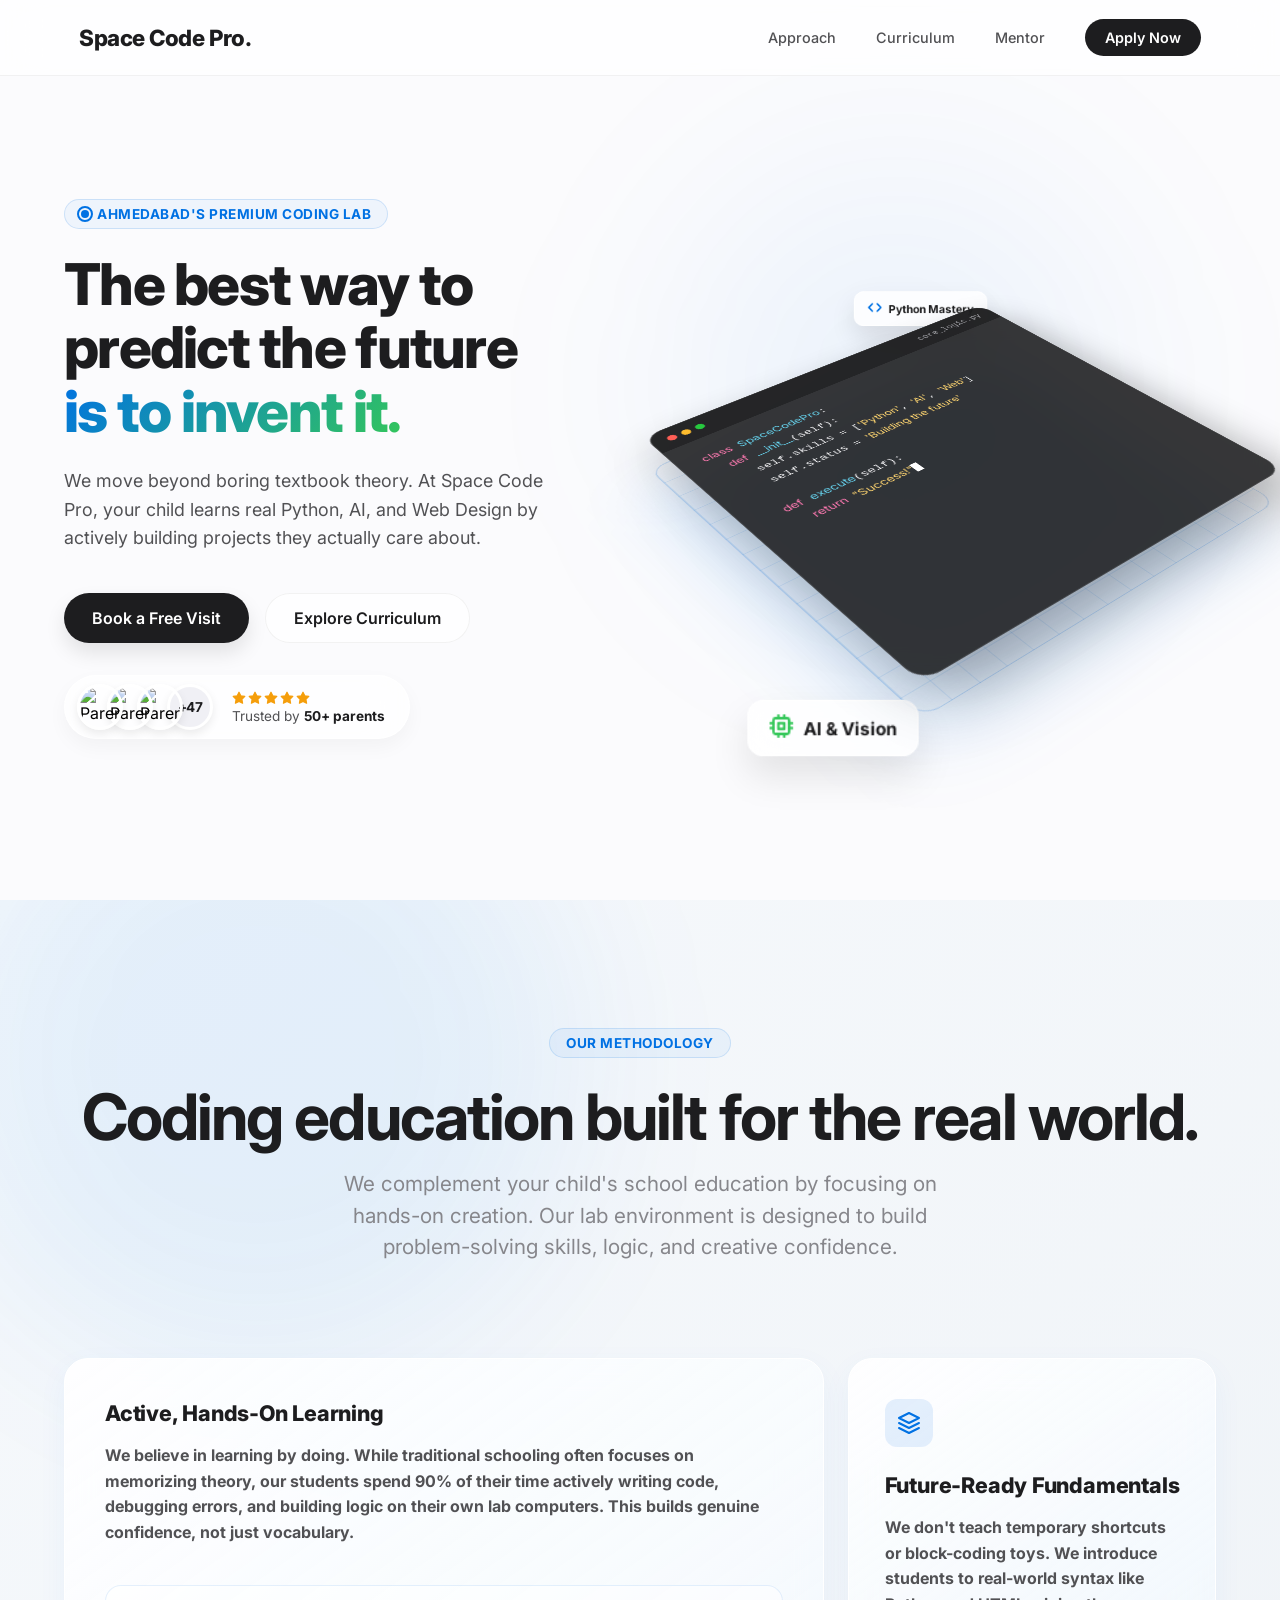
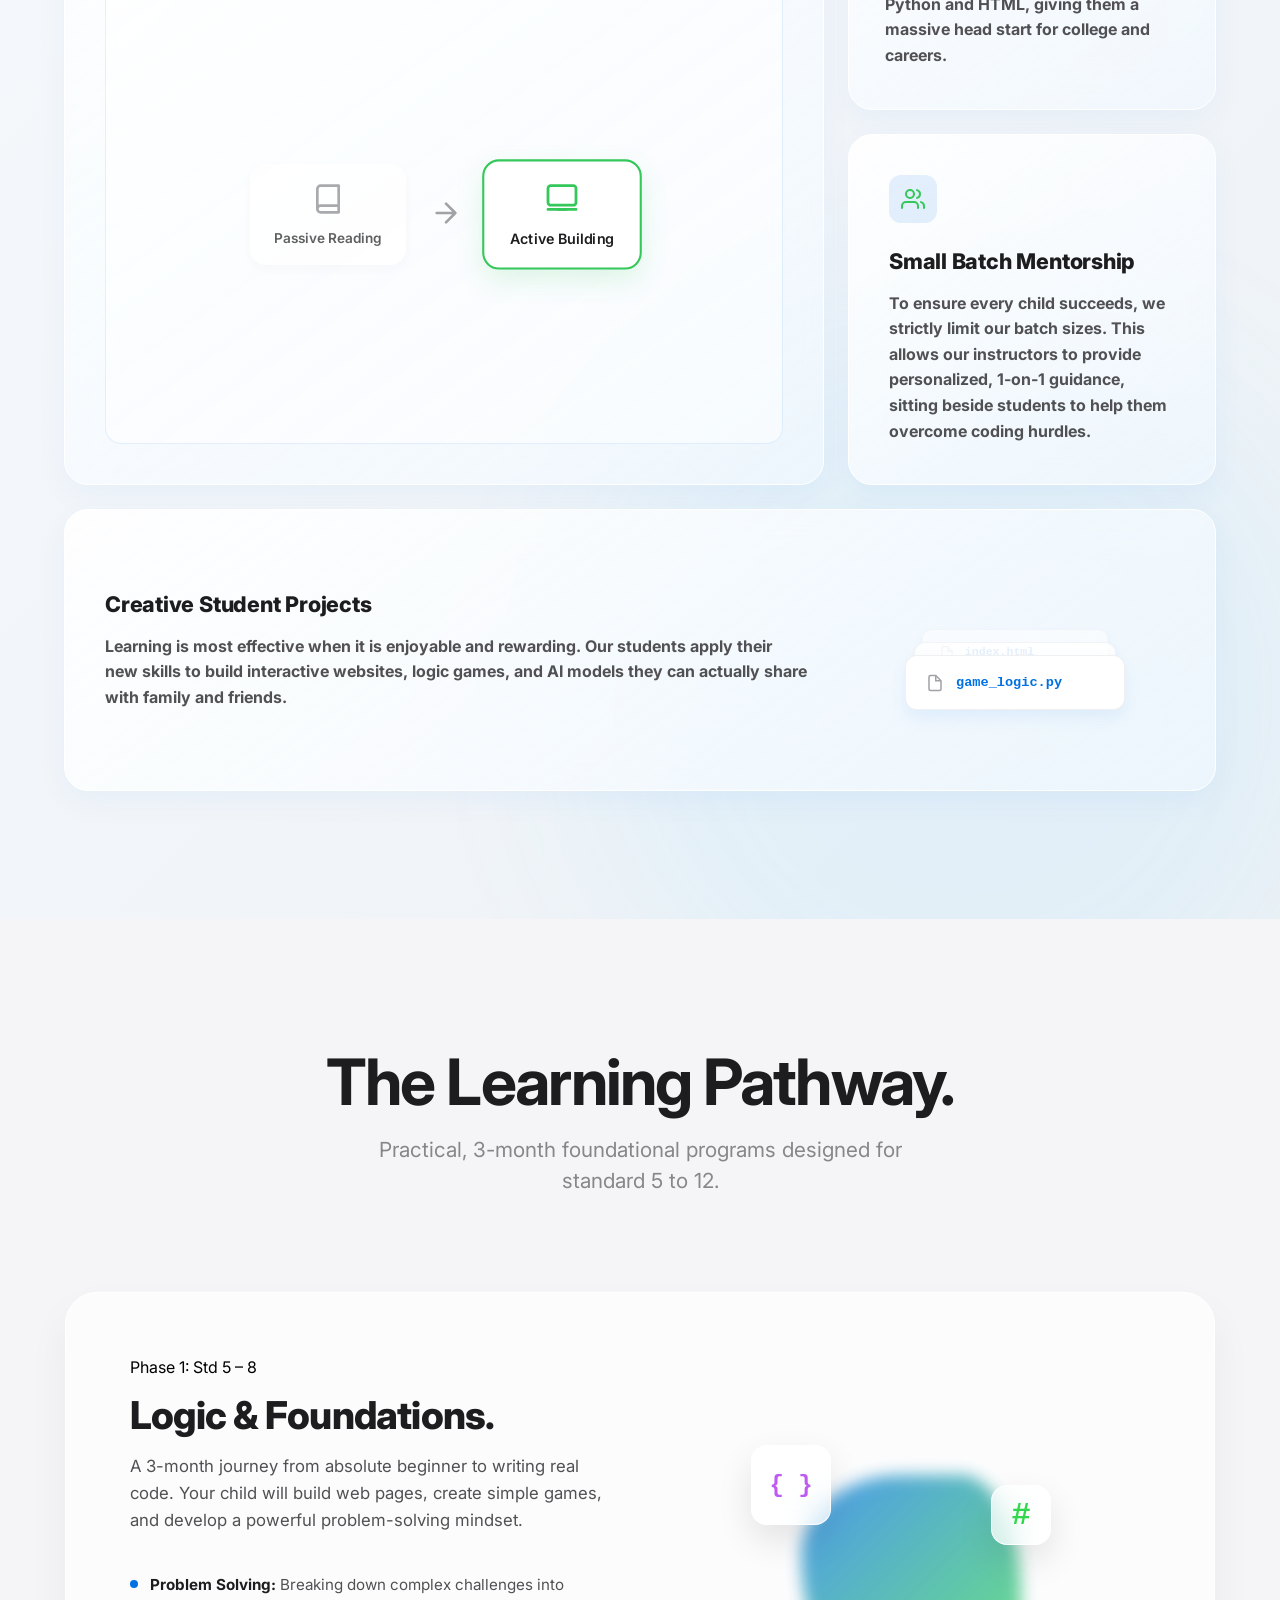
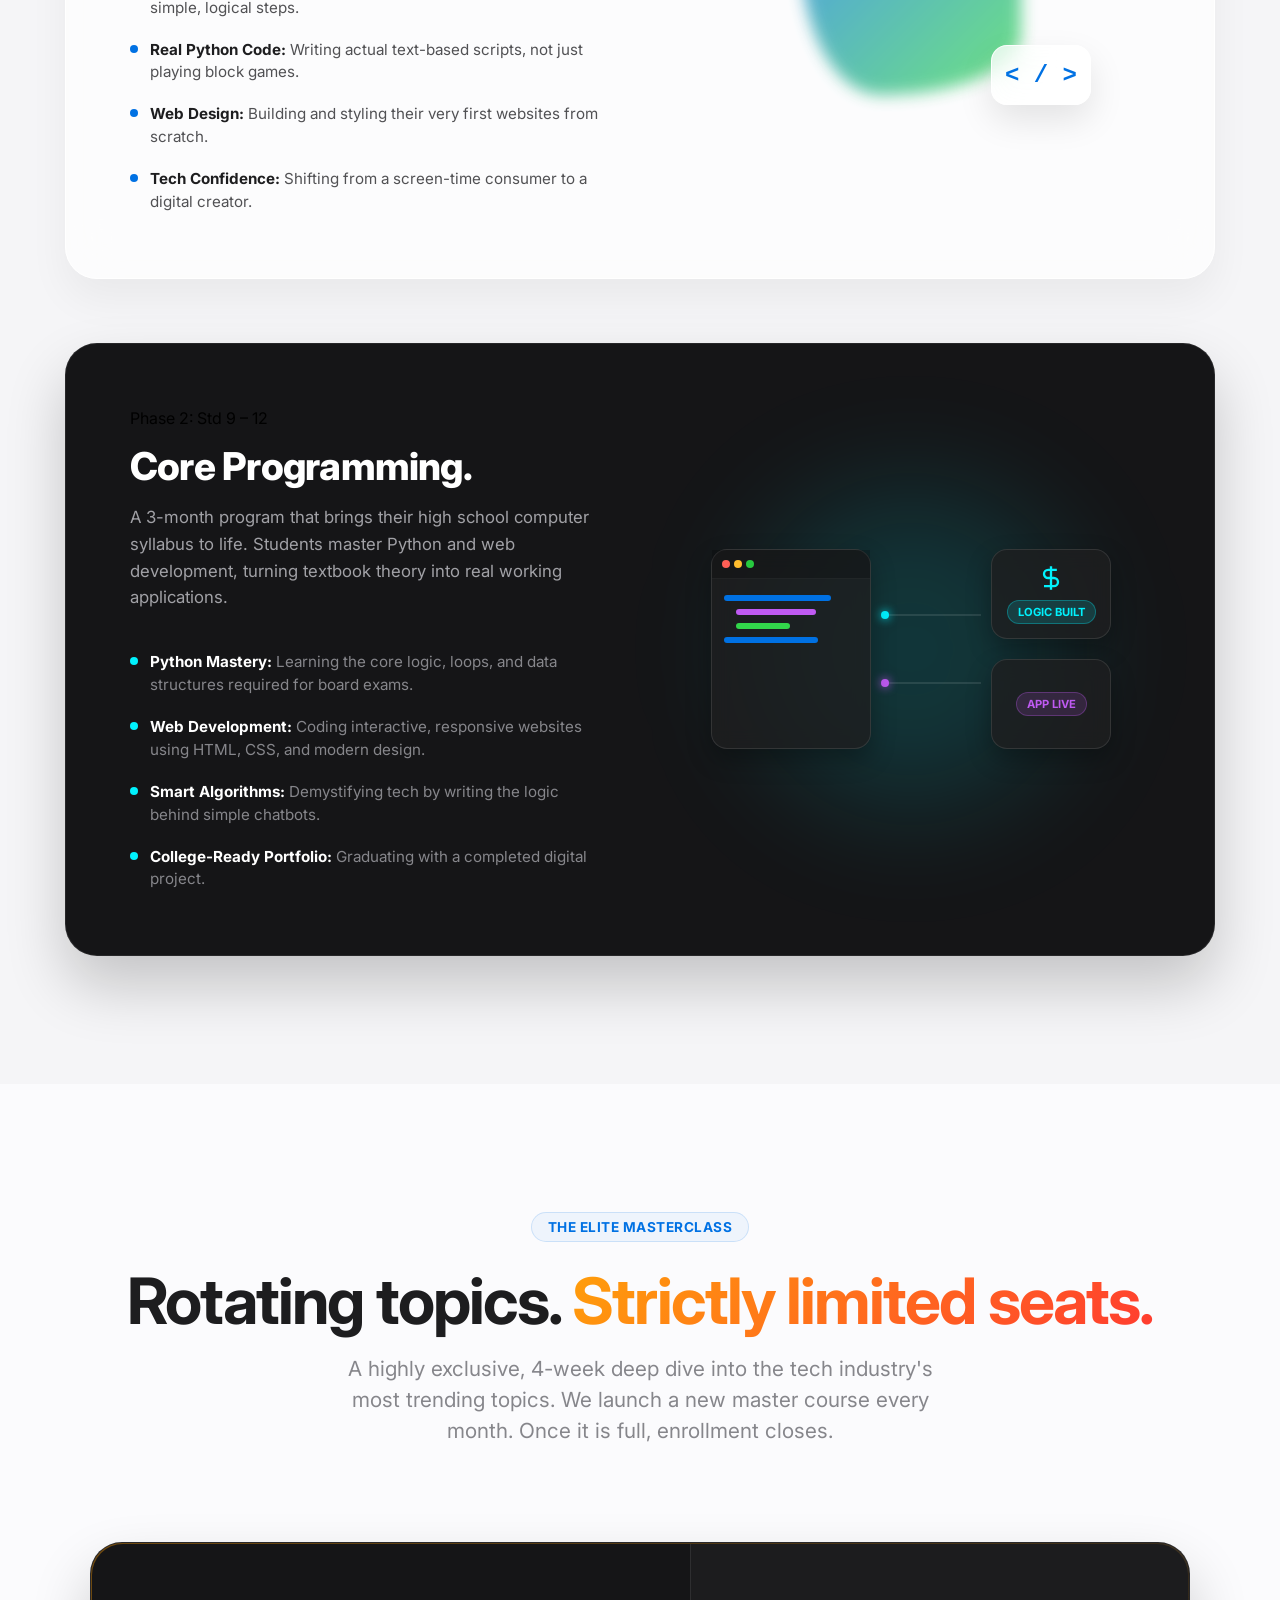
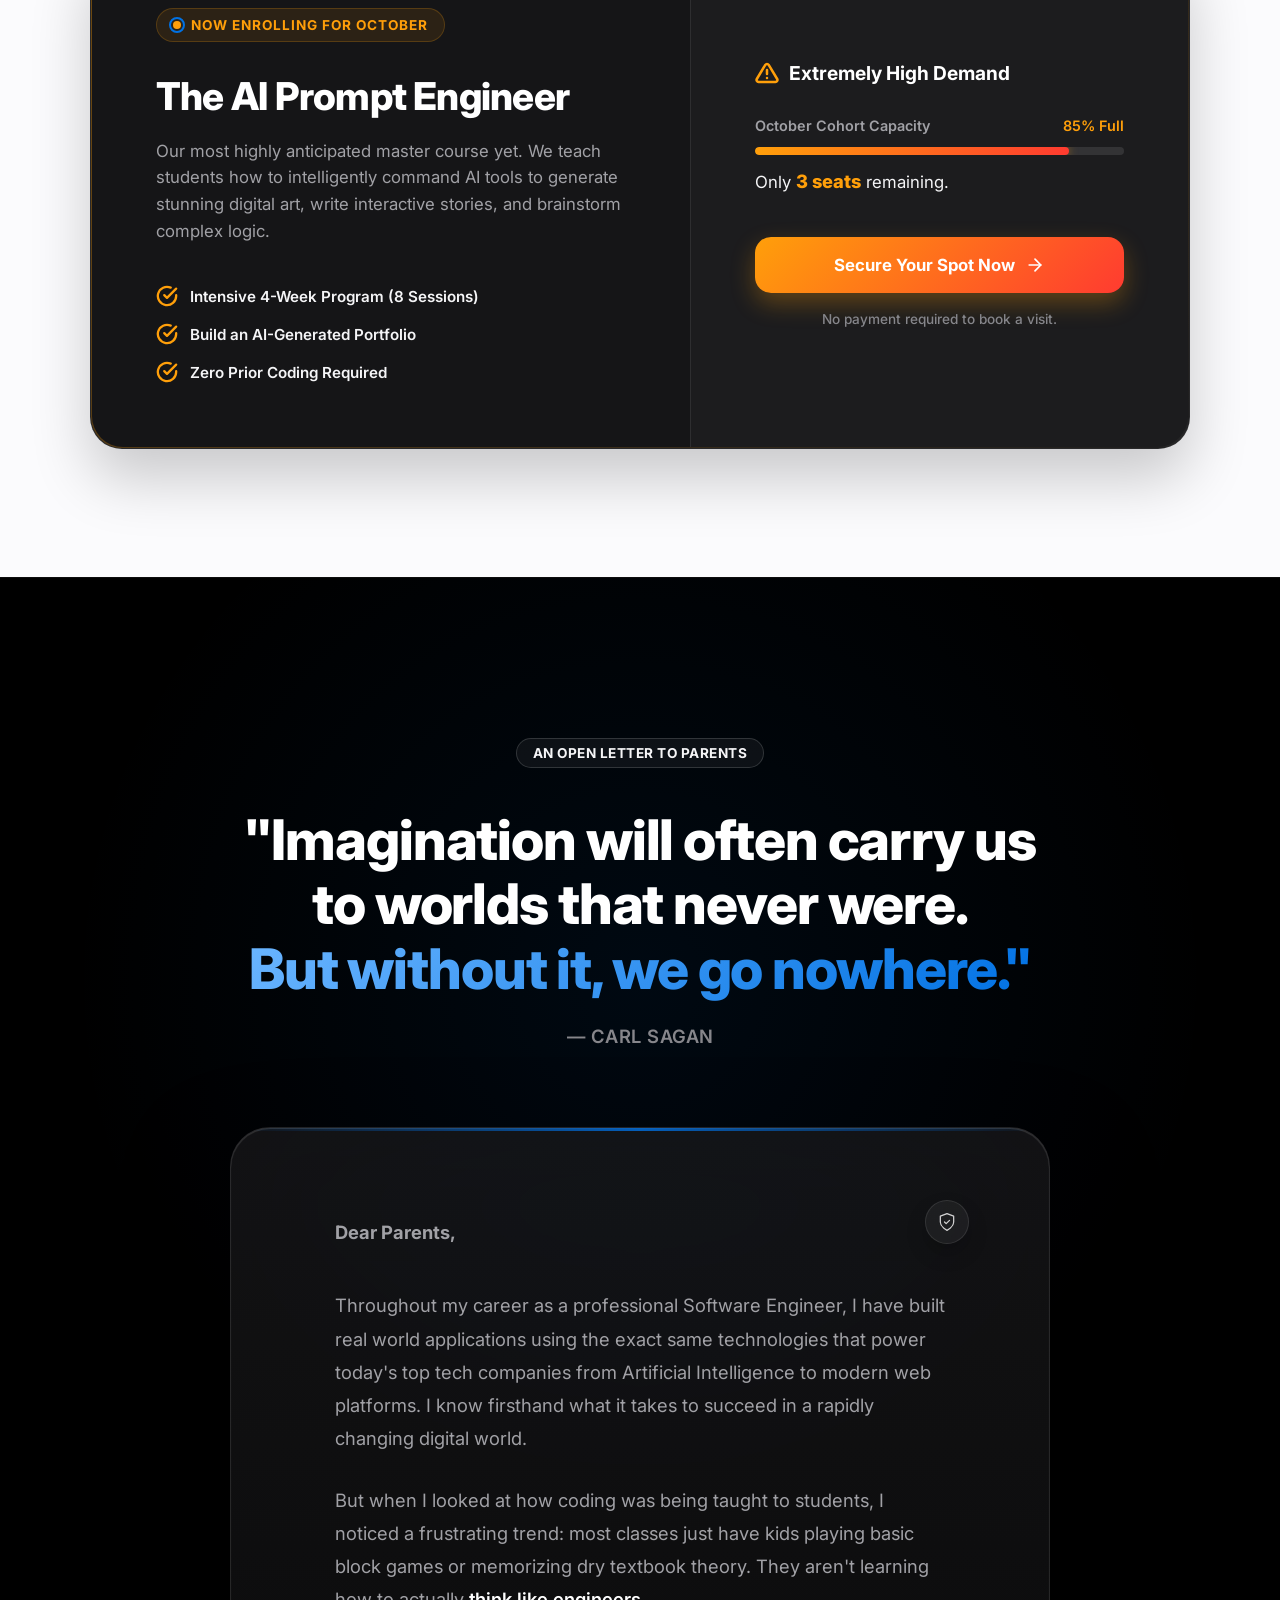
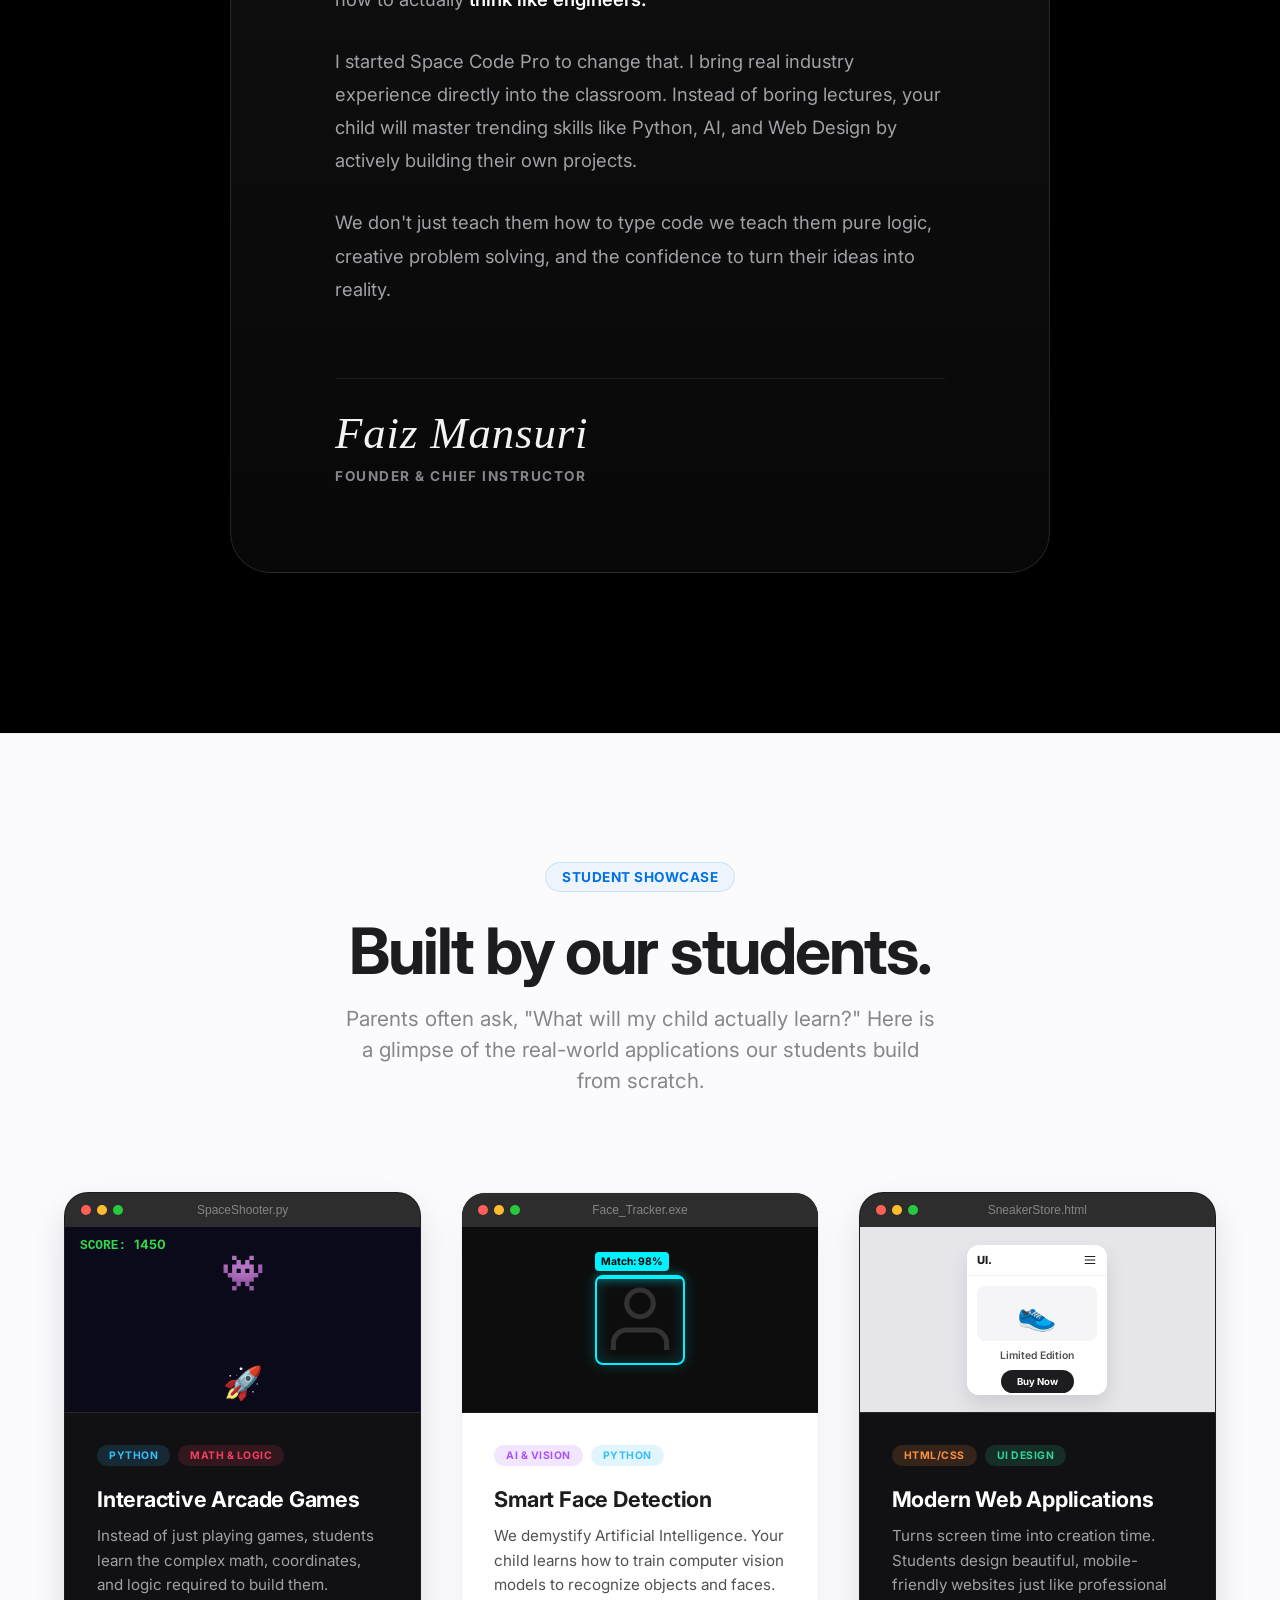
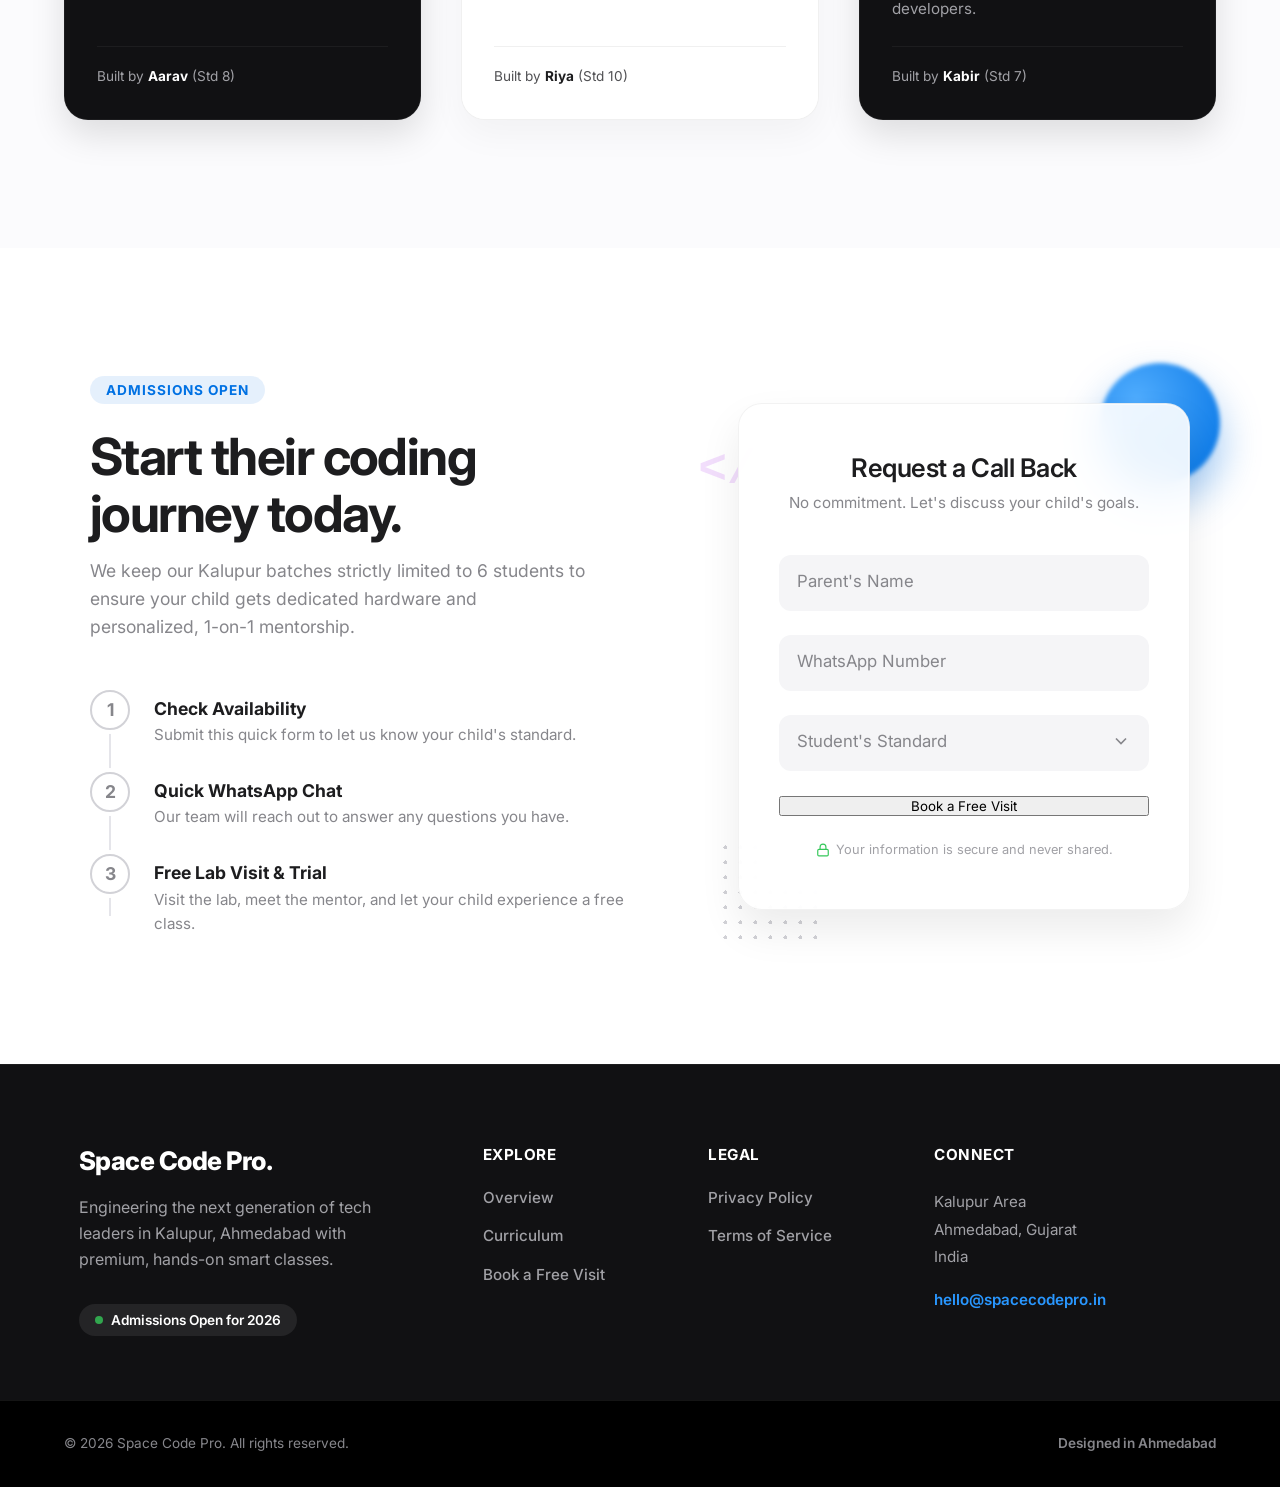
==== commit 03892461: "mobile responsive 6-10" ====
--- a/index.html
+++ b/index.html
@@ -16,30 +16,49 @@
     <script src="script.js" defer></script>
 </head>
 <body>
-    <!-- Glassmorphism Navbar -->
-    <nav class="navbar" id="navbar">
-        <div class="nav-content">
-            <a href="#" class="logo" aria-label="Home">Space Code Pro.</a>
-            
-            <!-- Desktop Menu -->
-            <div class="nav-links">
-                <a href="#courses">Curriculum</a>
-                <a href="#enroll" class="btn-primary">Apply Now</a>
-            </div>
-
-            <!-- Mobile Menu Toggle -->
-            <button class="mobile-menu-btn" aria-label="Toggle Menu">
-                <svg width="24" height="24" viewBox="0 0 24 24" fill="none" stroke="currentColor" stroke-width="2">
-                    <line x1="3" y1="12" x2="21" y2="12"></line>
-                    <line x1="3" y1="6" x2="21" y2="6"></line>
-                    <line x1="3" y1="18" x2="21" y2="18"></line>
-                </svg>
-            </button>
-        </div>
-    </nav>
+<!-- Premium Frosted Glass Navbar -->
+<nav class="navbar" id="navbar">
+    <div class="nav-content">
+        <a href="#" class="logo" aria-label="Home">Space Code Pro.</a>
+        
+        <!-- Desktop Menu -->
+        <div class="nav-links">
+            <a href="#philosophy">Approach</a>
+            <a href="#courses">Curriculum</a>
+            <a href="#mentor">Mentor</a>
+            <a href="#enroll" class="btn-primary-nav">Apply Now</a>
+        </div>
+
+        <!-- Mobile Menu Toggle (Animated Hamburger) -->
+        <button class="mobile-menu-btn" id="mobile-toggle" aria-label="Toggle Menu">
+            <div class="hamburger-lines">
+                <span class="line line1"></span>
+                <span class="line line2"></span>
+                <span class="line line3"></span>
+            </div>
+        </button>
+    </div>
+
+    <!-- Mobile Menu Overlay (Hidden by default) -->
+    <div class="mobile-menu-overlay" id="mobile-menu">
+        <div class="mobile-nav-links">
+            <a href="#philosophy" class="mobile-link">Approach</a>
+            <a href="#courses" class="mobile-link">Curriculum</a>
+            <a href="#mentor" class="mobile-link">Mentor</a>
+            
+            <div class="mobile-divider"></div>
+            
+            <!-- Legal Links specifically in the mobile menu -->
+            <a href="legal.html" class="mobile-link secondary-link">Legal</a>
+            <a href="termsofservice.html" class="mobile-link secondary-link">Privacy Policy</a>
+            
+            <a href="#enroll" class="btn-primary-nav mobile-apply-btn">Apply Now</a>
+        </div>
+    </div>
+</nav>
 
     <main>
-<!-- Hero Section (Premium Spatial 3D Masterpiece) -->
+<!-- Hero Section (Premium Spatial 3D Masterpiece - Mobile Optimized) -->
 <section class="hero-bespoke" id="home">
     <div class="hero-ambient-glow"></div>
     
@@ -65,23 +84,33 @@
                 
                 <div class="hero-action-area fade-up delay-3">
                     <div class="btn-group-row">
-                        <a href="#enroll" class="btn-primary-bespoke">
-                            Book a Free Visit
-                        </a>
+                        <a href="#enroll" class="btn-primary-bespoke">Book a Free Visit</a>
                         <a href="#courses" class="btn-secondary-bespoke">Explore Curriculum</a>
                     </div>
                     
-                    <div class="social-proof-bespoke">
-                        <div class="avatar-stack">
-                            <div class="svg-avatar avatar-1"><svg viewBox="0 0 100 100"><circle cx="50" cy="40" r="18" fill="#4facfe"/><path d="M20 90 Q50 60 80 90" fill="none" stroke="#4facfe" stroke-width="12" stroke-linecap="round"/></svg></div>
-                            <div class="svg-avatar avatar-2"><svg viewBox="0 0 100 100"><circle cx="50" cy="45" r="16" fill="#bf5af2"/><path d="M25 90 Q50 65 75 90" fill="none" stroke="#bf5af2" stroke-width="12" stroke-linecap="round"/></svg></div>
-                            <div class="svg-avatar avatar-3"><svg viewBox="0 0 100 100"><circle cx="50" cy="40" r="18" fill="#34c759"/><path d="M20 90 Q50 60 80 90" fill="none" stroke="#34c759" stroke-width="12" stroke-linecap="round"/></svg></div>
-                        </div>
-                        <div class="social-text">
-                            <div class="stars">★★★★★</div>
-                            <span>Loved by <strong>50+ parents</strong></span>
-                        </div>
-                    </div>
+                    <!-- Enhanced Premium Social Proof (Illustrated Avatars) -->
+<div class="social-proof-bespoke fade-up delay-4">
+    <div class="avatar-stack">
+        <!-- High-quality illustrated vector avatars -->
+        <img src="https://api.dicebear.com/7.x/micah/svg?seed=Felix&backgroundColor=e0eafc" alt="Parent Review" class="avatar-item avatar-1">
+        <img src="https://api.dicebear.com/7.x/micah/svg?seed=Aneka&backgroundColor=f3e8fd" alt="Parent Review" class="avatar-item avatar-2">
+        <img src="https://api.dicebear.com/7.x/micah/svg?seed=Sarah&backgroundColor=e3f8e7" alt="Parent Review" class="avatar-item avatar-3">
+        <!-- The overflow counter -->
+        <div class="avatar-item avatar-more">+47</div>
+    </div>
+    
+    <div class="social-text">
+        <!-- Premium SVG Stars -->
+        <div class="svg-stars">
+            <svg viewBox="0 0 24 24" fill="#f59e0b" stroke="#f59e0b" stroke-width="2" stroke-linejoin="round"><polygon points="12 2 15.09 8.26 22 9.27 17 14.14 18.18 21.02 12 17.77 5.82 21.02 7 14.14 2 9.27 8.91 8.26 12 2"></polygon></svg>
+            <svg viewBox="0 0 24 24" fill="#f59e0b" stroke="#f59e0b" stroke-width="2" stroke-linejoin="round"><polygon points="12 2 15.09 8.26 22 9.27 17 14.14 18.18 21.02 12 17.77 5.82 21.02 7 14.14 2 9.27 8.91 8.26 12 2"></polygon></svg>
+            <svg viewBox="0 0 24 24" fill="#f59e0b" stroke="#f59e0b" stroke-width="2" stroke-linejoin="round"><polygon points="12 2 15.09 8.26 22 9.27 17 14.14 18.18 21.02 12 17.77 5.82 21.02 7 14.14 2 9.27 8.91 8.26 12 2"></polygon></svg>
+            <svg viewBox="0 0 24 24" fill="#f59e0b" stroke="#f59e0b" stroke-width="2" stroke-linejoin="round"><polygon points="12 2 15.09 8.26 22 9.27 17 14.14 18.18 21.02 12 17.77 5.82 21.02 7 14.14 2 9.27 8.91 8.26 12 2"></polygon></svg>
+            <svg viewBox="0 0 24 24" fill="#f59e0b" stroke="#f59e0b" stroke-width="2" stroke-linejoin="round"><polygon points="12 2 15.09 8.26 22 9.27 17 14.14 18.18 21.02 12 17.77 5.82 21.02 7 14.14 2 9.27 8.91 8.26 12 2"></polygon></svg>
+        </div>
+        <span>Trusted by <strong>50+ parents</strong></span>
+    </div>
+</div>
                 </div>
             </div>
 
@@ -113,11 +142,9 @@
                         </div>
 
                         
-
-                        <!-- Floating UI Badges (Now with Sleek SVGs) -->
+                        <!-- Floating UI Badges -->
                         <div class="iso-badge badge-1 glass-panel">
                             <span class="badge-icon">
-                                <!-- Minimalist Code Brackets SVG (Python) -->
                                 <svg width="18" height="18" viewBox="0 0 24 24" fill="none" stroke="#0071e3" stroke-width="2.5" stroke-linecap="round" stroke-linejoin="round">
                                     <polyline points="16 18 22 12 16 6"></polyline>
                                     <polyline points="8 6 2 12 8 18"></polyline>
@@ -128,18 +155,13 @@
                         
                         <div class="iso-badge badge-2 glass-panel">
                             <span class="badge-icon">
-                                <!-- Minimalist AI Microchip SVG -->
                                 <svg width="18" height="18" viewBox="0 0 24 24" fill="none" stroke="#34c759" stroke-width="2.5" stroke-linecap="round" stroke-linejoin="round">
                                     <rect x="4" y="4" width="16" height="16" rx="2" ry="2"></rect>
                                     <rect x="9" y="9" width="6" height="6"></rect>
-                                    <line x1="9" y1="1" x2="9" y2="4"></line>
-                                    <line x1="15" y1="1" x2="15" y2="4"></line>
-                                    <line x1="9" y1="20" x2="9" y2="23"></line>
-                                    <line x1="15" y1="20" x2="15" y2="23"></line>
-                                    <line x1="20" y1="9" x2="23" y2="9"></line>
-                                    <line x1="20" y1="14" x2="23" y2="14"></line>
-                                    <line x1="1" y1="9" x2="4" y2="9"></line>
-                                    <line x1="1" y1="14" x2="4" y2="14"></line>
+                                    <line x1="9" y1="1" x2="9" y2="4"></line><line x1="15" y1="1" x2="15" y2="4"></line>
+                                    <line x1="9" y1="20" x2="9" y2="23"></line><line x1="15" y1="20" x2="15" y2="23"></line>
+                                    <line x1="20" y1="9" x2="23" y2="9"></line><line x1="20" y1="14" x2="23" y2="14"></line>
+                                    <line x1="1" y1="9" x2="4" y2="9"></line><line x1="1" y1="14" x2="4" y2="14"></line>
                                 </svg>
                             </span> 
                             AI & Vision
@@ -271,171 +293,263 @@
         </div>
     </div>
 </section>
-    <!-- Curriculum Section -->
-<!-- Curriculum Section -->
-<section class="curriculum" id="courses">
+<!-- Curriculum Section (Ultra-Premium Apple Style) -->
+<section class="curriculum-bespoke" id="courses">
     <div class="content-wrapper relative-wrapper">
         
+        <!-- Section Header -->
         <div class="section-heading-center fade-up">
             <h2 class="apple-heading">The Learning Pathway.</h2>
             <p class="apple-subheading">Practical, 3-month foundational programs designed for standard 5 to 12.</p>
         </div>
 
-        <!-- Course 1: Standards 5-8 -->
-        <div class="course-card glass-card-clean fade-up">
-           <div class="course-info">
-                <span class="badge badge-blue">Phase 1: Std 5 – 8</span>
-                <h3>Logic & Foundations.</h3>
-                <p class="course-desc">A 3-month journey from absolute beginner to writing real code. Your child will build web pages, create simple games, and develop a powerful problem-solving mindset.</p>
-                
-                <ul class="apple-feature-list">
-                    <li><strong>Problem Solving:</strong> Breaking down complex challenges into simple, logical steps.</li>
-                    <li><strong>Real Python Code:</strong> Writing actual text-based scripts, not just playing block games.</li>
-                    <li><strong>Web Design:</strong> Building and styling their very first websites from scratch.</li>
-                    <li><strong>Tech Confidence:</strong> Shifting from a screen-time consumer to a digital creator.</li>
-                </ul>
-            </div>
-            
-            <div class="course-visual visual-1">
-                <div class="glass-overlay">
-                    <div class="floating-block block-a">{' '}</div>
-                    <div class="floating-block block-b">< / ></div>
-                    <div class="floating-block block-c">#</div>
-                </div>
-                <div class="abstract-shape"></div>
-            </div>
-        </div>
-
-        <!-- Course 2: Standards 9-12 -->
-        <div class="course-card reverse glass-card-dark fade-up delay-1">
-           <div class="course-info text-light-force">
-                <span class="badge badge-cyan">Phase 2: Std 9 – 12</span>
-                <h3>Core Programming.</h3>
-                <p class="course-desc">A 3-month program that brings their high school computer syllabus to life. Students master Python and web development, turning textbook theory into real working applications.</p>
-                
-                <ul class="apple-feature-list list-light">
-                    <li><strong>Python Mastery:</strong> Learning the core logic, loops, and data structures required for board exams and beyond.</li>
-                    <li><strong>Web Development:</strong> Coding interactive, responsive websites using HTML, CSS, and modern design principles.</li>
-                    <li><strong>Smart Algorithms:</strong> Demystifying tech by writing the logic behind simple chatbots and everyday apps.</li>
-                    <li><strong>College-Ready Portfolio:</strong> Graduating with a completed digital project that proves their real-world skills.</li>
-                </ul>
-            </div>
-            
-            <!-- Visual Pipeline Animation -->
-            <div class="course-visual visual-2">
-                <div class="abstract-grid"></div>
-                
-                <!-- Animated Data Flow Lines -->
-                <svg class="pipeline-svg" viewBox="0 0 200 200" preserveAspectRatio="none">
-                    <path class="flow-line" d="M 60 100 C 100 100, 100 50, 140 50" stroke="rgba(0, 242, 254, 0.2)" fill="none" stroke-width="2"/>
-                    <path class="flow-line-active" d="M 60 100 C 100 100, 100 50, 140 50" stroke="#00f2fe" fill="none" stroke-width="2"/>
-                    
-                    <path class="flow-line" d="M 60 100 C 100 100, 100 150, 140 150" stroke="rgba(191, 90, 242, 0.2)" fill="none" stroke-width="2"/>
-                    <path class="flow-line-active delay-flow" d="M 60 100 C 100 100, 100 150, 140 150" stroke="#bf5af2" fill="none" stroke-width="2"/>
-                </svg>
-
-                <!-- 1. The Code Editor (Input) -->
-                <div class="mockup-panel code-mockup">
-                    <div class="panel-header">
-                        <span class="dot red"></span><span class="dot yellow"></span><span class="dot green"></span>
-                    </div>
-                    <div class="code-lines">
-                        <div class="c-line w-80 blue"></div>
-                        <div class="c-line w-60 indent pink"></div>
-                        <div class="c-line w-40 indent green"></div>
-                        <div class="c-line w-70 blue"></div>
-                    </div>
-                </div>
-
-                <!-- 2. The Logic Model (Output 1) -->
-                <div class="mockup-panel ai-mockup">
-                    <svg viewBox="0 0 24 24" fill="none" stroke="#00f2fe" stroke-width="1.5">
-                        <path d="M9.5 2A2.5 2.5 0 0 1 12 4.5v15a2.5 2.5 0 0 1-4.96.44 2.5 2.5 0 0 1-2.96-3.08 3 3 0 0 1-.34-5.58 2.5 2.5 0 0 1 1.32-4.24 2.5 2.5 0 0 1 1.98-3A2.5 2.5 0 0 1 9.5 2Z"></path>
-                        <path d="M14.5 2A2.5 2.5 0 0 0 12 4.5v15a2.5 2.5 0 0 0 4.96.44 2.5 2.5 0 0 0 2.96-3.08 3 3 0 0 0 .34-5.58 2.5 2.5 0 0 0-1.32-4.24 2.5 2.5 0 0 0-1.98-3A2.5 2.5 0 0 0 14.5 2Z"></path>
-                    </svg>
-                    <div class="panel-label cyan-glow">Logic Built</div>
-                </div>
-
-                <!-- 3. The Web App (Output 2) -->
-                <div class="mockup-panel app-mockup">
-                    <div class="app-nav"></div>
-                    <div class="app-hero"></div>
-                    <div class="app-grid">
-                        <div></div><div></div>
-                    </div>
-                    <div class="panel-label purple-glow">App Live</div>
-                </div>
-            </div>
-        </div>
+        <div class="course-grid-container">
+            
+            <!-- COURSE 1: Standards 5-8 (Light Glass Card) -->
+            <div class="course-card phase-1-card fade-up">
+                
+                <!-- Text Content -->
+                <div class="course-text-col">
+                    <span class="badge badge-blue">Phase 1: Std 5 – 8</span>
+                    <h3>Logic & Foundations.</h3>
+                    <p class="course-desc">A 3-month journey from absolute beginner to writing real code. Your child will build web pages, create simple games, and develop a powerful problem-solving mindset.</p>
+                    
+                    <ul class="apple-feature-list">
+                        <li>
+                            <div class="list-icon"></div>
+                            <span><strong>Problem Solving:</strong> Breaking down complex challenges into simple, logical steps.</span>
+                        </li>
+                        <li>
+                            <div class="list-icon"></div>
+                            <span><strong>Real Python Code:</strong> Writing actual text-based scripts, not just playing block games.</span>
+                        </li>
+                        <li>
+                            <div class="list-icon"></div>
+                            <span><strong>Web Design:</strong> Building and styling their very first websites from scratch.</span>
+                        </li>
+                        <li>
+                            <div class="list-icon"></div>
+                            <span><strong>Tech Confidence:</strong> Shifting from a screen-time consumer to a digital creator.</span>
+                        </li>
+                    </ul>
+                </div>
+
+                <!-- Visual 1: REVERTED Floating Blocks (Inside Bug-Free Container) -->
+                <div class="course-visual-col">
+                    <div class="visual-canvas scale-fix">
+                        <div class="course-visual visual-1">
+                            <div class="glass-overlay">
+                                <div class="floating-block block-a">{ }</div>
+                                <div class="floating-block block-b">&lt; / &gt;</div>
+                                <div class="floating-block block-c">#</div>
+                            </div>
+                            <div class="abstract-shape"></div>
+                        </div>
+                    </div>
+                </div>
+            </div>
+
+            <!-- COURSE 2: Standards 9-12 (Dark Glass Card) -->
+            <div class="course-card phase-2-card reverse-layout fade-up delay-1">
+                
+                <!-- Text Content -->
+                <div class="course-text-col text-light-force">
+                    <span class="badge badge-cyan">Phase 2: Std 9 – 12</span>
+                    <h3>Core Programming.</h3>
+                    <p class="course-desc">A 3-month program that brings their high school computer syllabus to life. Students master Python and web development, turning textbook theory into real working applications.</p>
+                    
+                    <ul class="apple-feature-list list-light">
+                        <li>
+                            <div class="list-icon-dark"></div>
+                            <span><strong>Python Mastery:</strong> Learning the core logic, loops, and data structures required for board exams.</span>
+                        </li>
+                        <li>
+                            <div class="list-icon-dark"></div>
+                            <span><strong>Web Development:</strong> Coding interactive, responsive websites using HTML, CSS, and modern design.</span>
+                        </li>
+                        <li>
+                            <div class="list-icon-dark"></div>
+                            <span><strong>Smart Algorithms:</strong> Demystifying tech by writing the logic behind simple chatbots.</span>
+                        </li>
+                        <li>
+                            <div class="list-icon-dark"></div>
+                            <span><strong>College-Ready Portfolio:</strong> Graduating with a completed digital project.</span>
+                        </li>
+                    </ul>
+                </div>
+
+                <!-- Visual 2: The Data Pipeline (Glitch-Free) -->
+                <div class="course-visual-col">
+                    <div class="visual-canvas scale-fix">
+                        
+                        <div class="pipeline-wrapper">
+                            <!-- Input: Code Editor -->
+                            <div class="mockup-panel ide-panel">
+                                <div class="panel-header"><span class="dot r"></span><span class="dot y"></span><span class="dot g"></span></div>
+                                <div class="code-lines">
+                                    <div class="cl w-80 blue"></div>
+                                    <div class="cl w-60 indent pink"></div>
+                                    <div class="cl w-40 indent green"></div>
+                                    <div class="cl w-70 blue"></div>
+                                </div>
+                            </div>
+                            
+                            <!-- Animated Connection Lines -->
+                            <div class="connection-lines">
+                                <div class="conn-line top-line"><div class="packet packet-1"></div></div>
+                                <div class="conn-line bottom-line"><div class="packet packet-2"></div></div>
+                            </div>
+
+                            <!-- Outputs: AI & App -->
+                            <div class="output-stack">
+                                <div class="mockup-panel output-panel ai-panel">
+                                    <svg viewBox="0 0 24 24" fill="none" stroke="#00f2fe" stroke-width="2"><path d="M12 2v20M17 5H9.5a3.5 3.5 0 0 0 0 7h5a3.5 3.5 0 0 1 0 7H6"></path></svg>
+                                    <span class="panel-tag cyan-tag">Logic Built</span>
+                                </div>
+                                <div class="mockup-panel output-panel app-panel">
+                                    <div class="mini-app-nav"></div>
+                                    <div class="mini-app-grid"><div></div><div></div></div>
+                                    <span class="panel-tag purple-tag">App Live</span>
+                                </div>
+                            </div>
+                        </div>
+                        <div class="canvas-glow glow-cyan"></div>
+
+                    </div>
+                </div>
+            </div>
+
+        </div>
+    </div>
+</section>
+<!-- Elite Masterclass Series (FOMO & Urgency Design) -->
+<section class="masterclass-section" id="monthly-masterclass">
+    <div class="content-wrapper">
         
+        <!-- Section Header -->
+        <div class="section-heading-center fade-up">
+            <span class="hero-badge-pill">The Elite Masterclass</span>
+            <h2 class="apple-heading">Rotating topics. <span class="text-orange-gradient">Strictly limited seats.</span></h2>
+            <p class="apple-subheading">A highly exclusive, 4-week deep dive into the tech industry's most trending topics. We launch a new master course every month. Once it is full, enrollment closes.</p>
+        </div>
+
+        <!-- The FOMO Card -->
+        <div class="fomo-card glass-panel-dark fade-up delay-1">
+            <div class="fomo-ambient-glow"></div>
+            
+            <div class="fomo-grid">
+                
+                <!-- Left: The Value Proposition -->
+                <div class="fomo-info">
+                    <div class="fomo-status">
+                        <span class="live-dot-ping bg-orange"></span> 
+                        <span class="status-text">Now Enrolling for October</span>
+                    </div>
+                    
+                    <h3>The AI Prompt Engineer</h3>
+                    <p class="fomo-desc">
+                        Our most highly anticipated master course yet. We teach students how to intelligently command AI tools to generate stunning digital art, write interactive stories, and brainstorm complex logic. 
+                    </p>
+                    
+                    <ul class="fomo-features">
+                        <li>
+                            <svg viewBox="0 0 24 24" fill="none" stroke="#ff9f0a" stroke-width="2.5" stroke-linecap="round" stroke-linejoin="round"><path d="M22 11.08V12a10 10 0 1 1-5.93-9.14"></path><polyline points="22 4 12 14.01 9 11.01"></polyline></svg>
+                            Intensive 4-Week Program (8 Sessions)
+                        </li>
+                        <li>
+                            <svg viewBox="0 0 24 24" fill="none" stroke="#ff9f0a" stroke-width="2.5" stroke-linecap="round" stroke-linejoin="round"><path d="M22 11.08V12a10 10 0 1 1-5.93-9.14"></path><polyline points="22 4 12 14.01 9 11.01"></polyline></svg>
+                            Build an AI-Generated Portfolio
+                        </li>
+                        <li>
+                            <svg viewBox="0 0 24 24" fill="none" stroke="#ff9f0a" stroke-width="2.5" stroke-linecap="round" stroke-linejoin="round"><path d="M22 11.08V12a10 10 0 1 1-5.93-9.14"></path><polyline points="22 4 12 14.01 9 11.01"></polyline></svg>
+                            Zero Prior Coding Required
+                        </li>
+                    </ul>
+                </div>
+
+                <!-- Right: The Urgency & Action Panel -->
+                <div class="fomo-action-panel">
+                    <div class="urgency-header">
+                        <svg viewBox="0 0 24 24" fill="none" stroke="#ff9f0a" stroke-width="2.5" stroke-linecap="round" stroke-linejoin="round"><path d="M10.29 3.86L1.82 18a2 2 0 0 0 1.71 3h16.94a2 2 0 0 0 1.71-3L13.71 3.86a2 2 0 0 0-3.42 0z"></path><line x1="12" y1="9" x2="12" y2="13"></line><line x1="12" y1="17" x2="12.01" y2="17"></line></svg>
+                        <h4>Extremely High Demand</h4>
+                    </div>
+
+                    <!-- Visual Progress Bar (The ultimate FOMO trigger) -->
+                    <div class="capacity-visual">
+                        <div class="capacity-labels">
+                            <span>October Cohort Capacity</span>
+                            <span class="text-orange">85% Full</span>
+                        </div>
+                        <div class="progress-bar-bg">
+                            <div class="progress-bar-fill"></div>
+                        </div>
+                        <p class="seats-warning">Only <strong>3 seats</strong> remaining.</p>
+                    </div>
+
+                    <a href="#enroll" class="btn-primary-fomo">
+                        Secure Your Spot Now
+                        <svg viewBox="0 0 24 24" fill="none" stroke="currentColor" stroke-width="2" stroke-linecap="round" stroke-linejoin="round"><line x1="5" y1="12" x2="19" y2="12"></line><polyline points="12 5 19 12 12 19"></polyline></svg>
+                    </a>
+                    <p class="guarantee-text">No payment required to book a visit.</p>
+                </div>
+
+            </div>
+        </div>
     </div>
 </section>
-<!-- Meet the Mentor Section (Ultra-Premium Apple Masterclass Style) -->
+<!-- Open Letter Section (Ultra-Premium Apple Editorial) -->
 <section class="mentor-bespoke section-dark" id="mentor">
-    <!-- Deep Cinematic Spotlight -->
+    <!-- Deep Cinematic Ambient Spotlight (Wider & Softer) -->
     <div class="mentor-spotlight"></div>
 
     <div class="content-wrapper relative-wrapper">
-        <div class="mentor-grid">
-            
-            <!-- LEFT: macOS-Style Glass Profile Widget -->
-            <div class="mentor-visual-col fade-up">
-                <!-- Glowing Aura behind the card -->
-                <div class="card-aura"></div>
-                
-                <div class="profile-widget glass-panel-ultra">
-                    <div class="widget-header">
-                        <span class="live-indicator"><span class="pulse-dot"></span> Active Mentor</span>
-                        <span class="verified-icon">
-                            <svg viewBox="0 0 24 24" fill="none" stroke="#32d74b" stroke-width="2.5"><path d="M22 11.08V12a10 10 0 1 1-5.93-9.14"></path><polyline points="22 4 12 14.01 9 11.01"></polyline></svg>
-                        </span>
-                    </div>
-                    
-                    <div class="profile-image-wrapper">
-                        <!-- Replace with your actual photo -->
-                        <img src="assets/mentor-photo.png" alt="Chief Instructor" class="mentor-photo">
-                    </div>
-                    
-                    <div class="profile-info">
-                        <h4>Chief Instructor</h4>
-                        <p>Professional Software Engineer</p>
-                    </div>
-
-                    <!-- Micro Tech-Stack Badges -->
-                    <div class="mentor-tech-stack">
-                        <span class="tech-pill">Python</span>
-                        <span class="tech-pill">AI & Vision</span>
-                        <span class="tech-pill">Web Dev</span>
-                    </div>
-                </div>
-            </div>
-
-            <!-- RIGHT: The Founder's Note -->
-            <div class="mentor-text-col">
-                <div class="hero-badge-pill light-pill fade-up">A Note from the Founder</div>
-                
-                <!-- The Carl Sagan Quote -->
-                <h2 class="mentor-heading fade-up delay-1">
+        <div class="editorial-container">
+            
+            <!-- Centered Header & Quote -->
+            <div class="editorial-header fade-up">
+                <div class="hero-badge-pill light-pill badge-center">An Open Letter to Parents</div>
+                
+                <h2 class="editorial-quote">
                     "Imagination will often carry us to worlds that never were.<br>
                     <span class="text-blue-gradient">But without it, we go nowhere."</span>
                 </h2>
-                <div class="quote-author-tag fade-up delay-1">— Carl Sagan</div>
-                
-                <div class="mentor-letter fade-up delay-2">
-                    <p>Dear Parents,</p>
-                    <p>Throughout my career as a Software Engineer, I have built everything from interactive web applications to artificial intelligence systems that analyze complex satellite imagery. I know exactly what it takes to succeed in the real tech industry.</p>
-                    <p>But when I looked at how coding was being taught to kids, I noticed a massive problem: they were just memorizing syntax or playing block games. They weren't learning how to <em>think</em> like creators.</p>
-                    <p>I started Space Code Pro to bridge that gap. I bring my real-world engineering experience directly into the classroom, teaching your child resilience, pure logic, and the joy of building actual technology from scratch.</p>
-                    
-                    <!-- Premium Handwritten Signature (SVG) -->
-                    <!-- Premium Static Signature -->
-                    <div class="founder-signature">
+                <div class="quote-author-tag">— Carl Sagan</div>
+            </div>
+
+            <!-- The Dark Silk Document (The Letter) -->
+            <div class="editorial-document dark-silk-panel fade-up delay-1">
+                
+                <!-- Glowing Top Accent Line -->
+                <div class="document-accent-line"></div>
+                
+                <div class="document-content">
+                    
+                    <!-- Official Minimalist Founder Seal -->
+                    <div class="founder-seal">
+                        <svg viewBox="0 0 24 24" fill="none" stroke="#ffffff" stroke-width="1.5" stroke-linecap="round" stroke-linejoin="round">
+                            <path d="M12 22s8-4 8-10V5l-8-3-8 3v7c0 6 8 10 8 10z"></path>
+                            <path d="M9 12l2 2 4-4"></path>
+                        </svg>
+                    </div>
+
+                    <p class="salutation">Dear Parents,</p>
+                    
+                    <p>Throughout my career as a professional Software Engineer, I have built real world applications using the exact same technologies that power today's top tech companies from Artificial Intelligence to modern web platforms. I know firsthand what it takes to succeed in a rapidly changing digital world.</p>
+                    
+                    <p>But when I looked at how coding was being taught to students, I noticed a frustrating trend: most classes just have kids playing basic block games or memorizing dry textbook theory. They aren't learning how to actually <span class="text-highlight">think like engineers.</span></p>
+                    
+                    <p>I started Space Code Pro to change that. I bring real industry experience directly into the classroom. Instead of boring lectures, your child will master trending skills like Python, AI, and Web Design by actively building their own projects.</p>
+                    
+                    <p>We don't just teach them how to type code we teach them pure logic, creative problem solving, and the confidence to turn their ideas into reality.</p>
+                    
+                    <!-- Premium Roman Signature -->
+                    <div class="founder-signature-editorial">
                         <div class="signature-text">Faiz Mansuri</div>
-                        <span class="signature-title">Founder & Lead Engineer</span>
-                    </div>
-                </div>
-                
-            </div>
+                        <span class="signature-title">Founder & Chief Instructor</span>
+                    </div>
+                </div>
+            </div>
+            
         </div>
     </div>
 </section>
@@ -707,5 +821,27 @@
         </div>
     </div>
 </footer>
+<!-- Mobile Navbar Script -->
+<script>
+    document.addEventListener('DOMContentLoaded', () => {
+        const mobileToggle = document.getElementById('mobile-toggle');
+        const mobileMenu = document.getElementById('mobile-menu');
+        const mobileLinks = document.querySelectorAll('.mobile-link');
+
+        // Toggle menu open/close when clicking the hamburger
+        mobileToggle.addEventListener('click', () => {
+            mobileToggle.classList.toggle('active');
+            mobileMenu.classList.toggle('active');
+        });
+
+        // Close the menu automatically when a link is clicked
+        mobileLinks.forEach(link => {
+            link.addEventListener('click', () => {
+                mobileToggle.classList.remove('active');
+                mobileMenu.classList.remove('active');
+            });
+        });
+    });
+</script>
 </body>
 </html>
--- a/style.css
+++ b/style.css
@@ -45,34 +45,158 @@
 .section-dark { background-color: var(--bg-dark); color: var(--text-light); }
 .content-wrapper { max-width: 1200px; margin: 0 auto; width: 100%; }
 
-/* Navbar - Glassmorphism */
+/* ==========================================================================
+   PREMIUM NAVBAR (Frosted Glass & Responsive)
+   ========================================================================== */
+
+/* Navbar Base */
 .navbar {
-    position: fixed; top: 0; left: 0; right: 0; height: var(--nav-height);
-    background: rgba(255, 255, 255, 0.7);
-    backdrop-filter: saturate(180%) blur(20px); -webkit-backdrop-filter: saturate(180%) blur(20px);
-    border-bottom: 1px solid rgba(0,0,0,0.05);
-    z-index: 1000; display: flex; align-items: center; transition: background 0.3s ease;
-}
-.navbar.scrolled { background: rgba(255, 255, 255, 0.95); }
-.nav-content { width: 100%; max-width: 1200px; margin: 0 auto; padding: 0 5%; display: flex; justify-content: space-between; align-items: center; }
-.logo { font-size: 1.25rem; font-weight: 800; color: var(--text-dark); text-decoration: none; letter-spacing: -0.02em; }
-.nav-links { display: flex; gap: 2rem; align-items: center; }
-.nav-links a:not(.btn-primary) { color: var(--text-dark); text-decoration: none; font-size: 0.95rem; font-weight: 500; transition: opacity 0.2s; }
-.nav-links a:not(.btn-primary):hover { opacity: 0.7; }
-.mobile-menu-btn { display: none; background: none; border: none; cursor: pointer; color: var(--text-dark); }
-
-/* Buttons */
-.btn-primary {
-    background-color: var(--accent-blue); color: #fff;
-    padding: 10px 20px; border-radius: 30px; text-decoration: none;
-    font-size: 0.95rem; font-weight: 600; border: none; cursor: pointer;
-    transition: transform 0.2s ease, background 0.2s ease;
-    display: inline-block;
-}
-.btn-primary:hover { background-color: var(--accent-blue-hover); transform: scale(1.02); }
-.btn-primary.large { padding: 16px 32px; font-size: 1.1rem; border-radius: 40px; margin-top: 1rem; }
-/* ==========================================================================
-   PREMIUM HERO SECTION (Spatial 3D Isometric Masterpiece)
+    position: fixed;
+    top: 0;
+    left: 0;
+    width: 100%;
+    z-index: 1000;
+    background: rgba(255, 255, 255, 0.85); /* Apple Frosted White */
+    backdrop-filter: blur(20px);
+    -webkit-backdrop-filter: blur(20px);
+    border-bottom: 1px solid rgba(0, 0, 0, 0.05);
+    transition: all 0.3s ease;
+}
+
+.nav-content {
+    display: flex;
+    justify-content: space-between;
+    align-items: center;
+    max-width: 1250px;
+    margin: 0 auto;
+    padding: 1.2rem 5%;
+}
+
+/* Logo */
+.logo {
+    font-size: 1.4rem;
+    font-weight: 800;
+    color: #1d1d1f;
+    text-decoration: none;
+    letter-spacing: -0.02em;
+}
+
+/* Desktop Links */
+.nav-links {
+    display: flex;
+    align-items: center;
+    gap: 2.5rem;
+}
+
+.nav-links a:not(.btn-primary-nav) {
+    font-size: 0.9rem;
+    font-weight: 500;
+    color: #515154;
+    text-decoration: none;
+    transition: color 0.2s ease;
+}
+.nav-links a:not(.btn-primary-nav):hover { color: #1d1d1f; }
+
+/* Navbar Apply Button */
+.btn-primary-nav {
+    background: #1d1d1f;
+    color: #fff;
+    padding: 10px 20px;
+    border-radius: 20px;
+    font-size: 0.9rem;
+    font-weight: 600;
+    text-decoration: none;
+    transition: all 0.3s ease;
+}
+.btn-primary-nav:hover { background: #0071e3; transform: scale(1.05); }
+
+/* Mobile Menu Button (Hidden on Desktop) */
+.mobile-menu-btn {
+    display: none;
+    background: none;
+    border: none;
+    cursor: pointer;
+    padding: 5px;
+    z-index: 1001; /* Stays above the overlay */
+}
+
+/* Animated Hamburger Lines */
+.hamburger-lines {
+    display: flex; flex-direction: column; justify-content: space-between;
+    width: 24px; height: 16px;
+}
+.hamburger-lines .line {
+    display: block; height: 2px; width: 100%; border-radius: 2px;
+    background: #1d1d1f; transition: transform 0.4s ease, opacity 0.3s ease;
+}
+
+/* Mobile Menu Overlay (Hidden on Desktop) */
+.mobile-menu-overlay { display: none; }
+
+
+/* ==========================================================================
+   FLAWLESS MOBILE RESPONSIVENESS (Menu Logic)
+   ========================================================================== */
+
+@media (max-width: 900px) {
+    .nav-content { padding: 1.2rem 8%; } /* 8% Safe margins */
+    
+    /* Hide Desktop Links, Show Mobile Button */
+    .nav-links { display: none; }
+    .mobile-menu-btn { display: block; }
+
+    /* The Mobile Dropdown Menu */
+    .mobile-menu-overlay {
+        display: block;
+        position: absolute;
+        top: 100%;
+        left: 0;
+        width: 100%;
+        background: rgba(255, 255, 255, 0.95);
+        backdrop-filter: blur(25px); -webkit-backdrop-filter: blur(25px);
+        border-bottom: 1px solid rgba(0, 0, 0, 0.05);
+        box-shadow: 0 20px 40px rgba(0,0,0,0.1);
+        
+        /* Animation Setup: Hidden initially */
+        opacity: 0;
+        visibility: hidden;
+        transform: translateY(-10px);
+        transition: all 0.4s cubic-bezier(0.16, 1, 0.3, 1);
+    }
+
+    /* Active State (When toggled via JS) */
+    .mobile-menu-overlay.active {
+        opacity: 1;
+        visibility: visible;
+        transform: translateY(0);
+    }
+
+    .mobile-nav-links {
+        display: flex; flex-direction: column;
+        padding: 2rem 8% 3rem; /* Safe margins */
+        gap: 1.5rem;
+    }
+
+    .mobile-link {
+        font-size: 1.3rem; font-weight: 700; color: #1d1d1f; text-decoration: none;
+    }
+    
+    .mobile-divider {
+        height: 1px; width: 100%; background: rgba(0,0,0,0.08); margin: 0.5rem 0;
+    }
+
+    /* Legal Links styling inside mobile menu */
+    .secondary-link { font-size: 1rem; font-weight: 500; color: #86868b; }
+
+    .mobile-apply-btn { text-align: center; margin-top: 1rem; padding: 14px; font-size: 1.1rem; }
+
+    /* Hamburger to 'X' Animation (Triggered by JS) */
+    .mobile-menu-btn.active .line1 { transform: translateY(7px) rotate(45deg); }
+    .mobile-menu-btn.active .line2 { opacity: 0; }
+    .mobile-menu-btn.active .line3 { transform: translateY(-7px) rotate(-45deg); }
+}
+/* ==========================================================================
+   PREMIUM HERO SECTION (Spatial 3D Isometric - Mobile Optimized)
    ========================================================================== */
 
 .hero-bespoke {
@@ -103,7 +227,7 @@
     align-items: center; max-width: 1250px; margin: 0 auto; position: relative; z-index: 2;
 }
 
-/* --- LEFT COLUMN: Typography & CTAs (Clean & Pristine) --- */
+/* --- LEFT COLUMN: Typography & CTAs --- */
 .hero-text-col { display: flex; flex-direction: column; align-items: flex-start; position: relative; }
 
 .hero-badge-pill {
@@ -122,8 +246,7 @@
 @keyframes radar-ping { 0% { transform: scale(0.5); opacity: 1; } 100% { transform: scale(2.5); opacity: 0; } }
 
 .hero-text-col h1 {
-    font-size: clamp(2.5rem, 4.5vw, 4.2rem);
-    line-height: 1.1; font-weight: 800; color: #1d1d1f;
+    font-size: clamp(2.5rem, 4.5vw, 4.2rem); line-height: 1.1; font-weight: 800; color: #1d1d1f;
     letter-spacing: -0.03em; margin-bottom: 1.5rem;
 }
 .text-highlight-gradient {
@@ -136,7 +259,7 @@
     line-height: 1.6; margin-bottom: 2.5rem; max-width: 90%;
 }
 
-/* Buttons */
+/* Buttons & Social Proof */
 .btn-group-row { display: flex; gap: 1rem; margin-bottom: 2rem; flex-wrap: wrap; }
 .btn-primary-bespoke {
     display: inline-flex; align-items: center; gap: 8px; background: #1d1d1f; color: #fff; 
@@ -153,24 +276,140 @@
 }
 .btn-secondary-bespoke:hover { background: #ffffff; box-shadow: 0 5px 15px rgba(0,0,0,0.05); }
 
-/* Social Proof */
-.social-proof-bespoke { display: flex; align-items: center; gap: 1rem; position: relative; z-index: 5; }
-.avatar-stack { display: flex; }
-.svg-avatar { width: 40px; height: 40px; border-radius: 50%; border: 3px solid #fbfbfd; margin-left: -12px; display: flex; align-items: center; justify-content: center; }
-.svg-avatar:first-child { margin-left: 0; }
-.avatar-1 { background: #e0eafc; } .avatar-2 { background: #f3e8fd; } .avatar-3 { background: #e3f8e7; }
-.social-text { display: flex; flex-direction: column; }
-.stars { color: #f59e0b; font-size: 0.9rem; letter-spacing: 2px; }
-.social-text span { font-size: 0.85rem; color: #515154; }
-.social-text strong { color: #1d1d1f; font-weight: 700; }
-
-/* ==========================================================================
-   RIGHT COLUMN: SPATIAL ISOMETRIC 3D UI
+/* ==========================================================================
+   PREMIUM SOCIAL PROOF (Illustrated Avatars & Fluid Animation)
+   ========================================================================== */
+
+.social-proof-bespoke {
+    display: inline-flex;
+    align-items: center;
+    gap: 1.2rem;
+    position: relative;
+    z-index: 5;
+    background: rgba(255, 255, 255, 0.7);
+    backdrop-filter: blur(20px);
+    -webkit-backdrop-filter: blur(20px);
+    padding: 8px 24px 8px 12px;
+    border-radius: 40px;
+    border: 1px solid rgba(255, 255, 255, 0.9);
+    box-shadow: 0 8px 20px rgba(0, 0, 0, 0.04);
+    /* Ultra-smooth background and lift transition */
+    transition: all 0.4s cubic-bezier(0.16, 1, 0.3, 1);
+    cursor: default;
+}
+
+.social-proof-bespoke:hover {
+    background: rgba(255, 255, 255, 1);
+    box-shadow: 0 15px 35px rgba(0, 113, 227, 0.12);
+    transform: translateY(-3px);
+}
+
+/* Avatar Stack */
+.avatar-stack {
+    display: flex;
+    align-items: center;
+}
+
+.avatar-item {
+    width: 46px;
+    height: 46px;
+    border-radius: 50%;
+    border: 3px solid #ffffff;
+    margin-left: -16px;
+    box-shadow: 0 4px 10px rgba(0,0,0,0.08);
+    /* The magic curve for buttery smooth fanning out */
+    transition: margin 0.4s cubic-bezier(0.34, 1.56, 0.64, 1), transform 0.4s cubic-bezier(0.16, 1, 0.3, 1);
+}
+
+.avatar-item:first-child { margin-left: 0; z-index: 4; }
+.avatar-2 { z-index: 3; }
+.avatar-3 { z-index: 2; }
+
+/* The "+47" Badge */
+.avatar-more {
+    z-index: 1;
+    display: flex;
+    align-items: center;
+    justify-content: center;
+    background: #f0f0f5;
+    color: #1d1d1f;
+    font-size: 0.85rem;
+    font-weight: 700;
+    letter-spacing: -0.5px;
+}
+
+/* Fluid Hover Expansion */
+.social-proof-bespoke:hover .avatar-item:not(:first-child) {
+    margin-left: -6px; /* Smoothly reveals the avatars */
+}
+.social-proof-bespoke:hover .avatar-item {
+    transform: scale(1.05); /* Slight pop effect */
+}
+
+/* Typography & SVG Stars */
+.social-text {
+    display: flex;
+    flex-direction: column;
+    justify-content: center;
+    gap: 3px;
+}
+
+.svg-stars {
+    display: flex;
+    gap: 2px;
+}
+
+.svg-stars svg {
+    width: 14px;
+    height: 14px;
+}
+
+.social-text span {
+    font-size: 0.85rem;
+    color: #515154;
+}
+
+.social-text strong {
+    color: #1d1d1f;
+    font-weight: 700;
+}
+
+/* ==========================================================================
+   FLAWLESS MOBILE RESPONSIVENESS
+   ========================================================================== */
+@media (max-width: 900px) {
+    .social-proof-bespoke {
+        margin: 0 auto;
+        padding: 8px 20px 8px 10px;
+    }
+}
+
+@media (max-width: 600px) {
+    .avatar-item {
+        width: 40px;
+        height: 40px;
+        margin-left: -14px;
+        border-width: 2px;
+    }
+    .social-text span {
+        font-size: 0.75rem;
+    }
+    .svg-stars svg {
+        width: 12px;
+        height: 12px;
+    }
+    .avatar-more {
+        font-size: 0.75rem;
+    }
+}
+
+/* ==========================================================================
+   RIGHT COLUMN: SPATIAL ISOMETRIC 3D UI (Glitch-Free)
    ========================================================================== */
 .hero-visual-col { 
     position: relative; width: 100%; display: flex; 
     justify-content: center; align-items: center; 
-    perspective: 1500px; /* Essential for 3D depth */
+    perspective: 1200px; /* Deep perspective to stop clipping */
 }
 
 .spatial-canvas {
@@ -178,6 +417,7 @@
     position: relative;
     transform-style: preserve-3d;
     animation: spatial-float 8s ease-in-out infinite alternate;
+    will-change: transform; /* Hardware acceleration */
 }
 
 @keyframes spatial-float {
@@ -185,57 +425,46 @@
     100% { transform: translateY(-10px) rotateX(-2deg); }
 }
 
-/* The Core Isometric Rotation */
 .iso-scene {
     position: absolute; inset: 0; width: 100%; height: 100%;
     transform-style: preserve-3d;
-    transform: rotateX(55deg) rotateZ(-40deg); /* The Magic Isometric Angle */
+    transform: rotateX(55deg) rotateZ(-40deg); 
 }
 
 /* Base Layers */
-.iso-layer { position: absolute; top: 0; left: 0; width: 100%; height: 100%; border-radius: 20px; }
-
-/* Fake Floor Shadow */
+.iso-layer { position: absolute; top: 0; left: 0; width: 100%; height: 100%; border-radius: 20px; backface-visibility: hidden; }
+
 .iso-shadow {
-    background: rgba(0, 113, 227, 0.15);
-    filter: blur(40px);
-    transform: translateZ(-50px);
-}
-
-/* Geometric Blueprint Grid */
+    background: rgba(0, 113, 227, 0.15); filter: blur(40px); transform: translateZ(-50px);
+}
 .iso-grid {
     background-image: 
         linear-gradient(rgba(0, 113, 227, 0.1) 1px, transparent 1px),
         linear-gradient(90deg, rgba(0, 113, 227, 0.1) 1px, transparent 1px);
-    background-size: 30px 30px;
-    transform: translateZ(-20px);
-    border: 1px solid rgba(0, 113, 227, 0.2);
-}
-
-/* The Dark Glass Code Editor (Laying flat) */
+    background-size: 30px 30px; transform: translateZ(-20px); border: 1px solid rgba(0, 113, 227, 0.2);
+}
+
+/* The Dark Glass Code Editor */
 .glass-panel-dark {
-    background: rgba(20, 20, 22, 0.85); backdrop-filter: blur(20px); -webkit-backdrop-filter: blur(20px);
+    background: rgba(20, 20, 22, 0.85); backdrop-filter: blur(15px); -webkit-backdrop-filter: blur(15px);
     border: 1px solid rgba(255, 255, 255, 0.1); box-shadow: 0 30px 60px rgba(0,0,0,0.3);
 }
 .iso-code-window {
-    transform: translateZ(20px); /* Levitates slightly above the grid */
-    overflow: hidden; display: flex; flex-direction: column;
+    transform: translateZ(20px); overflow: hidden; display: flex; flex-direction: column;
 }
 .mini-header { display: flex; align-items: center; padding: 12px 16px; background: rgba(0,0,0,0.3); gap: 6px; }
 .mini-header .dot { width: 10px; height: 10px; border-radius: 50%; }
 .close { background: #ff5f56; } .min { background: #ffbd2e; } .max { background: #27c93f; }
 .file-name { color: #a1a1a6; font-size: 0.75rem; font-family: monospace; margin-left: auto; }
-.code-content { padding: 1.5rem; font-family: 'SF Mono', 'Courier New', Courier, monospace; font-size: 0.85rem; color: #f5f5f7; line-height: 1.7; }
+.code-content { padding: 1.5rem; font-family: 'SF Mono', monospace; font-size: 0.85rem; color: #f5f5f7; line-height: 1.7; }
 .code-content .kw { color: #ff7ab2; } .code-content .fn { color: #66d4ef; } .code-content .str { color: #ffd670; }
 .typing-cursor { display: inline-block; width: 8px; height: 14px; background: #fff; animation: blink 1s infinite; vertical-align: middle; }
 
-/* The Character (Standing UP in the 3D world) */
+/* The Character */
 .iso-character {
     position: absolute; top: 10%; left: 10%; width: 60%; height: 60%;
-    /* UN-TILT it so it stands vertically on the tilted plane */
-    transform: translateZ(80px) rotateZ(40deg) rotateX(-55deg);
-    transform-origin: bottom center;
-    z-index: 10;
+    transform: translateZ(80px) rotateZ(40deg) rotateX(-55deg); /* Un-tilts the graphic */
+    transform-origin: bottom center; z-index: 10;
 }
 .iso-character img { width: 100%; height: 100%; filter: drop-shadow(-20px 20px 20px rgba(0,0,0,0.15)); }
 
@@ -246,22 +475,17 @@
     color: #1d1d1f; font-weight: 700; font-size: 0.85rem; padding: 10px 16px; border-radius: 12px;
     display: flex; align-items: center; gap: 8px; white-space: nowrap;
 }
-.badge-icon { font-size: 1.2rem; }
-
-/* Un-tilt the badges so they face the user */
-.iso-badge {
-    position: absolute; 
-    transform: rotateZ(40deg) rotateX(-55deg); 
-    transform-style: preserve-3d;
-}
+
+.iso-badge { position: absolute; transform: rotateZ(40deg) rotateX(-55deg); transform-style: preserve-3d; will-change: transform; }
 .badge-1 { top: -20%; right: -10%; animation: float-badge-1 4s ease-in-out infinite alternate; }
 .badge-2 { bottom: 0%; left: -30%; animation: float-badge-2 5s ease-in-out infinite alternate-reverse; }
 
 @keyframes float-badge-1 { 0% { transform: translateZ(120px) rotateZ(40deg) rotateX(-55deg) translateY(0); } 100% { transform: translateZ(120px) rotateZ(40deg) rotateX(-55deg) translateY(-15px); } }
 @keyframes float-badge-2 { 0% { transform: translateZ(60px) rotateZ(40deg) rotateX(-55deg) translateY(0); } 100% { transform: translateZ(60px) rotateZ(40deg) rotateX(-55deg) translateY(-15px); } }
 
-/* ==========================================================================
-   FLAWLESS MOBILE RESPONSIVENESS
+
+/* ==========================================================================
+   FLAWLESS MOBILE RESPONSIVENESS (The Fix)
    ========================================================================== */
 @media (max-width: 1024px) {
     .bespoke-grid { gap: 2rem; }
@@ -269,25 +493,34 @@
 }
 
 @media (max-width: 900px) {
-    /* Tablet: Stack layout */
+    /* Tablet: Stack layout, center text */
     .hero-bespoke { padding-top: calc(var(--nav-height, 70px) + 2rem); }
     .bespoke-grid { grid-template-columns: 1fr; gap: 4rem; text-align: center; }
     .hero-text-col { align-items: center; }
     .hero-subtitle-bespoke { margin: 0 auto 2.5rem; }
     .btn-group-row, .social-proof-bespoke { justify-content: center; }
+    
     .spatial-canvas { max-width: 450px; margin: 0 auto; }
 }
 
 @media (max-width: 600px) {
-    /* Mobile: Perfect Scale Down */
+    /* Mobile: 8% Safe Area & Proportional Scaling */
+    .hero-bespoke { padding: 6rem 8% 4rem; }
     .btn-group-row { flex-direction: column; width: 100%; }
     .btn-primary-bespoke, .btn-secondary-bespoke { width: 100%; justify-content: center; }
     
-    /* Ensure the 3D scene fits perfectly on small screens without breaking */
-    .spatial-canvas { max-width: 280px; margin-top: 2rem; }
-    .code-content { font-size: 0.65rem; padding: 1rem; }
-    .badge-1 { right: -20%; }
-    .badge-2 { left: -20%; }
+    /* THE FIX: Proportional scaling instead of letting elements break boundaries */
+    .hero-visual-col {
+        margin-top: 2rem;
+        height: 350px; /* Gives the scaled canvas breathing room */
+    }
+    
+    .spatial-canvas { 
+        max-width: 350px; 
+        /* Shrinks the entire 3D masterpiece to 65% size, keeping everything flawless */
+        transform: scale(0.65); 
+        transform-origin: center center;
+    }
 }
 /* ==========================================================================
    PHILOSOPHY SECTION (Bento Grid - Fixed Layout & Light Blue Gradient)
@@ -469,193 +702,238 @@
 }
 
 /* ==========================================================================
-   COURSE CARDS (Expansive & Clean)
-   ========================================================================== */
+   THE LEARNING PATHWAY (Apple-Grade Curriculum Cards)
+   ========================================================================== */
+
+.curriculum-bespoke {
+    padding: 8rem 5%;
+    background-color: #f5f5f7;
+    position: relative;
+    overflow: hidden;
+}
+
+.course-grid-container {
+    display: flex;
+    flex-direction: column;
+    gap: 4rem;
+    max-width: 1150px;
+    margin: 0 auto;
+}
+
+/* Base Card Layout */
 .course-card {
-    display: grid; 
-    grid-template-columns: 1fr 1fr; 
-    gap: 6rem; /* Massive gap for clean separation */
+    display: grid;
+    grid-template-columns: 1fr 1fr;
+    gap: 4rem;
+    border-radius: 32px;
+    padding: 4rem;
     align-items: center;
-    border-radius: 32px; 
-    padding: 4rem;
-    margin-bottom: 6rem;
+    transition: transform 0.4s ease, box-shadow 0.4s ease;
+}
+.course-card:hover { transform: translateY(-5px); }
+
+/* Card Variations (Light vs Dark) */
+.phase-1-card {
+    background: rgba(255, 255, 255, 0.7);
+    backdrop-filter: blur(25px); -webkit-backdrop-filter: blur(25px);
+    border: 1px solid rgba(255, 255, 255, 1);
+    box-shadow: 0 20px 40px rgba(0, 0, 0, 0.05);
+}
+
+.phase-2-card {
+    background: #151517; /* Deep Apple Black */
+    backdrop-filter: blur(25px); -webkit-backdrop-filter: blur(25px);
+    border: 1px solid rgba(255, 255, 255, 0.08);
+    box-shadow: 0 30px 60px rgba(0, 0, 0, 0.2);
+}
+
+/* Text Column Styling */
+.course-text-col h3 {
+    font-size: clamp(2rem, 3vw, 2.5rem); font-weight: 800; letter-spacing: -0.02em;
+    margin: 1rem 0; line-height: 1.15;
+}
+.phase-1-card h3 { color: #1d1d1f; }
+.phase-2-card h3 { color: #ffffff; }
+
+.course-desc { font-size: 1.05rem; line-height: 1.6; margin-bottom: 2.5rem; }
+.phase-1-card .course-desc { color: #515154; }
+.phase-2-card .course-desc { color: #a1a1a6; }
+
+/* Custom Bullet Points */
+.apple-feature-list { list-style: none; padding: 0; margin: 0; display: flex; flex-direction: column; gap: 1.2rem; }
+.apple-feature-list li { display: flex; align-items: flex-start; gap: 12px; font-size: 0.95rem; line-height: 1.5; }
+.phase-1-card .apple-feature-list li { color: #515154; }
+.phase-2-card .apple-feature-list li { color: #86868b; }
+
+.list-icon { width: 8px; height: 8px; border-radius: 50%; background: #0071e3; margin-top: 6px; flex-shrink: 0; }
+.list-icon-dark { width: 8px; height: 8px; border-radius: 50%; background: #00f2fe; margin-top: 6px; flex-shrink: 0; }
+
+.apple-feature-list strong { font-weight: 700; }
+.phase-1-card strong { color: #1d1d1f; }
+.phase-2-card strong { color: #ffffff; }
+
+
+/* ==========================================================================
+   THE VISUALS (Re-engineered for Mobile Stability)
+   ========================================================================== */
+.course-visual-col {
     position: relative;
-    z-index: 10;
-    transition: transform 0.5s cubic-bezier(0.16, 1, 0.3, 1), box-shadow 0.5s ease;
-}
-
-.course-card:hover { transform: translateY(-8px); }
-.course-card.reverse { direction: rtl; }
-.course-card.reverse > * { direction: ltr; }
-
-/* Light Theme Card */
-.glass-card-clean {
-    background: #ffffff;
-    border: 1px solid rgba(0, 0, 0, 0.04);
-    box-shadow: 0 20px 60px rgba(0, 0, 0, 0.03), 0 4px 12px rgba(0, 0, 0, 0.02);
-}
-.glass-card-clean:hover { box-shadow: 0 30px 70px rgba(0, 113, 227, 0.08); }
-
-/* Dark Theme Card */
-.glass-card-dark {
-    background: #111113; /* Deep Apple Dark */
-    border: 1px solid rgba(255, 255, 255, 0.08);
-    box-shadow: 0 30px 80px rgba(0, 0, 0, 0.15);
-}
-.glass-card-dark:hover { box-shadow: 0 40px 90px rgba(0, 242, 254, 0.1); }
-
-/* --- Course Typography --- */
-.course-info h3 { 
-    font-size: 2.2rem; 
-    font-weight: 700; 
-    letter-spacing: -0.02em; 
-    margin: 1.2rem 0; 
-    color: #1d1d1f; 
-}
-.text-light-force h3 { color: #f5f5f7 !important; }
-
-.course-desc { 
-    font-size: 1.1rem; 
-    line-height: 1.6; 
-    color: #515154; 
-    margin-bottom: 2rem; 
-}
-.text-light-force .course-desc { color: #a1a1a6 !important; }
-
-/* Badges */
-.badge {
-    display: inline-block; padding: 6px 14px; border-radius: 20px;
-    font-size: 0.8rem; font-weight: 700; text-transform: uppercase; letter-spacing: 0.5px;
-}
-.badge-blue { background: rgba(0, 113, 227, 0.1); color: #0071e3; }
-.badge-cyan { background: rgba(0, 242, 254, 0.1); color: #00f2fe; }
-
-/* Clean Apple-style Lists */
-.apple-feature-list { list-style: none; padding: 0; margin: 0; }
-.apple-feature-list li { 
-    margin-bottom: 1.2rem; padding-left: 2rem; position: relative; 
-    line-height: 1.5; color: #1d1d1f; font-size: 0.95rem;
-}
-.apple-feature-list li strong { font-weight: 600; }
-.apple-feature-list li::before { 
-    content: ''; position: absolute; left: 0; top: 4px;
-    width: 18px; height: 18px; border-radius: 50%;
-    background: #e5f0ea url('data:image/svg+xml;utf8,<svg viewBox="0 0 24 24" fill="none" stroke="%2334c759" stroke-width="3" stroke-linecap="round" stroke-linejoin="round"><polyline points="20 6 9 17 4 12"></polyline></svg>') no-repeat center;
-    background-size: 10px;
-}
-
-.list-light li { color: #d2d2d7 !important; }
-.list-light li::before { background-color: rgba(0, 242, 254, 0.1); background-image: url('data:image/svg+xml;utf8,<svg viewBox="0 0 24 24" fill="none" stroke="%2300f2fe" stroke-width="3" stroke-linecap="round" stroke-linejoin="round"><polyline points="20 6 9 17 4 12"></polyline></svg>'); }
-
-/* ==========================================================================
-   VISUAL PANELS
-   ========================================================================== */
-.course-visual { 
-    width: 100%; aspect-ratio: 1; border-radius: 24px; 
-    display: flex; align-items: center; justify-content: center; 
-    overflow: hidden; position: relative;
-    box-shadow: inset 0 0 0 1px rgba(0,0,0,0.05);
-}
-
-/* --- Visual 1: Foundations --- */
-.visual-1 { background: #f0f4f8; }
-.abstract-shape { 
-    width: 55%; height: 55%; background: linear-gradient(135deg, #4facfe, #0071e3);
-    border-radius: 40% 60% 70% 30% / 40% 50% 60% 50%; 
-    animation: morph 8s ease-in-out infinite; opacity: 0.8; position: absolute;
+    width: 100%;
+    display: flex;
+    justify-content: center;
+    align-items: center;
+}
+
+/* Bounding box to prevent mobile blowout */
+.visual-canvas {
+    position: relative; width: 100%; max-width: 400px; aspect-ratio: 1/1;
+    display: flex; justify-content: center; align-items: center;
+}
+
+/* Ambient Background Glows */
+.canvas-glow { position: absolute; top: 50%; left: 50%; transform: translate(-50%, -50%); width: 80%; height: 80%; border-radius: 50%; filter: blur(60px); z-index: 0; pointer-events: none; }
+.glow-blue { background: rgba(0, 113, 227, 0.15); }
+.glow-cyan { background: rgba(0, 242, 254, 0.15); }
+
+/* --- VISUAL 1: The Floating Blocks (Reverted) --- */
+.course-visual {
+    position: relative;
+    width: 100%;
+    height: 100%;
+    display: flex;
+    justify-content: center;
+    align-items: center;
+}
+
+.abstract-shape {
+    position: absolute;
+    width: 220px;
+    height: 220px;
+    background: linear-gradient(135deg, #0071e3 0%, #32d74b 100%);
+    border-radius: 50% 30% 70% 40% / 40% 60% 30% 70%;
+    animation: morph-shape 8s ease-in-out infinite alternate;
+    z-index: 1;
+    opacity: 0.7;
     filter: blur(8px);
 }
-.glass-overlay { position: absolute; inset: 0; z-index: 2; }
+
+@keyframes morph-shape {
+    0% { border-radius: 50% 30% 70% 40% / 40% 60% 30% 70%; transform: rotate(0deg) scale(1); }
+    100% { border-radius: 30% 70% 40% 50% / 60% 30% 70% 40%; transform: rotate(45deg) scale(1.1); }
+}
+
+.glass-overlay {
+    position: relative;
+    z-index: 2;
+    width: 100%;
+    height: 100%;
+}
+
 .floating-block {
-    position: absolute; width: 60px; height: 60px;
-    background: rgba(255, 255, 255, 0.8); backdrop-filter: blur(12px); -webkit-backdrop-filter: blur(12px);
-    border: 1px solid rgba(255,255,255,0.8); border-radius: 16px;
-    display: flex; align-items: center; justify-content: center;
-    font-weight: bold; color: #0071e3; font-size: 1.2rem;
-    box-shadow: 0 15px 30px rgba(0,0,0,0.1);
-    animation: smooth-float 6s cubic-bezier(0.45, 0.05, 0.55, 0.95) infinite alternate;
-}
-.block-a { top: 20%; left: 20%; animation-delay: 0s; }
-.block-b { bottom: 25%; right: 20%; animation-delay: -2s; font-family: monospace; animation-name: smooth-float-reverse; }
-.block-c { top: 30%; right: 25%; animation-delay: -4s; }
-
-/* --- Visual 2: Advanced Pipeline --- */
-.visual-2 { background: #0b1120; box-shadow: inset 0 0 0 1px rgba(255,255,255,0.05); }
-.abstract-grid { 
-    width: 150%; height: 150%; 
-    background-image: linear-gradient(rgba(0, 242, 254, 0.05) 1px, transparent 1px), linear-gradient(90deg, rgba(0, 242, 254, 0.05) 1px, transparent 1px); 
-    background-size: 25px 25px; transform: perspective(500px) rotateX(60deg) translateY(-50px); 
-    animation: grid-move 15s linear infinite; position: absolute; bottom: -20%; z-index: 0;
-}
-.pipeline-svg { position: absolute; width: 100%; height: 100%; z-index: 1; }
-.flow-line-active {
-    stroke-dasharray: 15 150; stroke-dashoffset: 165;
-    animation: flow-data 3s linear infinite; stroke-linecap: round; filter: drop-shadow(0 0 5px currentColor);
-}
-.delay-flow { animation-delay: 1.5s; }
+    position: absolute;
+    background: rgba(255, 255, 255, 0.75);
+    backdrop-filter: blur(15px);
+    -webkit-backdrop-filter: blur(15px);
+    border: 1px solid rgba(255, 255, 255, 0.9);
+    border-radius: 16px;
+    box-shadow: 0 15px 35px rgba(0,0,0,0.1);
+    display: flex;
+    justify-content: center;
+    align-items: center;
+    font-family: 'SF Mono', monospace;
+    font-weight: 800;
+    font-size: 1.5rem;
+}
+
+.block-a { 
+    width: 80px; height: 80px; top: 15%; left: 10%; 
+    color: #bf5af2; 
+    animation: float-blk 4s ease-in-out infinite alternate; 
+}
+.block-b { 
+    width: 100px; height: 60px; bottom: 20%; right: 5%; 
+    color: #0071e3; 
+    animation: float-blk 5s ease-in-out infinite alternate-reverse; 
+}
+.block-c { 
+    width: 60px; height: 60px; top: 25%; right: 15%; 
+    color: #32d74b; font-size: 2rem; 
+    animation: float-blk 6s ease-in-out infinite alternate; 
+}
+
+@keyframes float-blk {
+    0% { transform: translateY(0px) rotate(0deg); }
+    100% { transform: translateY(-15px) rotate(5deg); }
+}
+
+
+/* --- VISUAL 2: The Data Pipeline (Flex-Based & Glitch-Free) --- */
+.pipeline-wrapper {
+    position: relative; z-index: 2; width: 100%; display: flex; align-items: center; justify-content: space-between; gap: 20px;
+}
 
 .mockup-panel {
-    position: absolute; background: rgba(15, 23, 42, 0.85); border: 1px solid rgba(255, 255, 255, 0.1);
-    border-radius: 12px; backdrop-filter: blur(8px); z-index: 2;
-    box-shadow: 0 15px 30px rgba(0,0,0,0.5); display: flex; flex-direction: column;
-}
-.panel-label { position: absolute; bottom: -25px; left: 50%; transform: translateX(-50%); font-size: 0.75rem; font-weight: 600; white-space: nowrap; }
-.cyan-glow { color: #00f2fe; text-shadow: 0 0 8px rgba(0, 242, 254, 0.6); }
-.purple-glow { color: #bf5af2; text-shadow: 0 0 8px rgba(191, 90, 242, 0.6); }
-
-/* Code Editor Panel */
-.code-mockup { left: 15%; top: 50%; transform: translateY(-50%); width: 35%; height: 45%; padding: 12px; animation: panel-float 6s ease-in-out infinite alternate; }
-.panel-header { display: flex; gap: 5px; margin-bottom: 12px; }
-.panel-header .dot { width: 8px; height: 8px; border-radius: 50%; }
-.panel-header .red { background: #ff5f56; } .panel-header .yellow { background: #ffbd2e; } .panel-header .green { background: #27c93f; }
-.code-lines { display: flex; flex-direction: column; gap: 8px; }
-.c-line { height: 4px; border-radius: 2px; opacity: 0.8; }
-.w-80 { width: 80%; } .w-60 { width: 60%; } .w-40 { width: 40%; } .w-70 { width: 70%; }
-.indent { margin-left: 15px; }
-.blue { background: #4facfe; } .pink { background: #ec4899; } .green { background: #34c759; }
-
-/* Logic/AI Panel */
-.ai-mockup { right: 15%; top: 20%; width: 22%; aspect-ratio: 1; align-items: center; justify-content: center; border-color: rgba(0, 242, 254, 0.3); animation: panel-pulse 3s infinite alternate; }
-.ai-mockup svg { width: 50%; height: 50%; }
-
-/* Live Web App Panel */
-.app-mockup { right: 15%; bottom: 20%; width: 25%; height: 35%; padding: 10px; gap: 8px; border-color: rgba(191, 90, 242, 0.3); animation: panel-pulse 3s infinite alternate 1.5s; }
-.app-nav { height: 6px; background: rgba(255,255,255,0.1); border-radius: 3px; }
-.app-hero { height: 25px; background: rgba(191, 90, 242, 0.2); border-radius: 4px; }
-.app-grid { display: flex; gap: 6px; flex: 1; }
-.app-grid div { flex: 1; background: rgba(255,255,255,0.05); border-radius: 4px; }
-
-/* ==========================================================================
-   GLOBAL KEYFRAMES & MOBILE RESPONSIVENESS
-   ========================================================================== */
-@keyframes smooth-float { 0% { transform: translateY(0) rotate(0deg); } 100% { transform: translateY(-15px) rotate(6deg); } }
-@keyframes smooth-float-reverse { 0% { transform: translateY(0) rotate(0deg); } 100% { transform: translateY(15px) rotate(-6deg); } }
-@keyframes morph { 0%, 100% { border-radius: 40% 60% 70% 30% / 40% 50% 60% 50%; transform: scale(1); } 50% { border-radius: 70% 30% 50% 50% / 30% 30% 70% 70%; transform: scale(1.05); } }
-@keyframes grid-move { 0% { transform: perspective(500px) rotateX(60deg) translateY(0); } 100% { transform: perspective(500px) rotateX(60deg) translateY(25px); } }
-@keyframes flow-data { 100% { stroke-dashoffset: 0; } }
-@keyframes panel-float { 0% { transform: translateY(-50%) rotate(0deg); } 100% { transform: translateY(-55%) rotate(2deg); } }
-@keyframes panel-pulse { 0% { transform: scale(1); box-shadow: 0 15px 30px rgba(0,0,0,0.5); } 100% { transform: scale(1.05); box-shadow: 0 20px 40px rgba(0, 242, 254, 0.15); } }
+    background: rgba(30, 30, 32, 0.8); backdrop-filter: blur(10px); -webkit-backdrop-filter: blur(10px);
+    border: 1px solid rgba(255,255,255,0.1); border-radius: 16px; box-shadow: 0 10px 25px rgba(0,0,0,0.3);
+    position: relative; z-index: 3;
+}
+
+/* IDE Panel */
+.ide-panel { width: 160px; height: 200px; display: flex; flex-direction: column; flex-shrink: 0; }
+.panel-header { padding: 10px; display: flex; gap: 4px; background: rgba(0,0,0,0.2); border-bottom: 1px solid rgba(255,255,255,0.05); }
+.dot { width: 8px; height: 8px; border-radius: 50%; } .r{background:#ff5f56;} .y{background:#ffbd2e;} .g{background:#27c93f;}
+.code-lines { padding: 16px 12px; display: flex; flex-direction: column; gap: 8px; }
+.cl { height: 6px; border-radius: 4px; } .w-80{width:80%;} .w-60{width:60%;} .w-40{width:40%;} .w-70{width:70%;}
+.indent { margin-left: 12px; } .blue{background:#0071e3;} .pink{background:#bf5af2;} .green{background:#32d74b;}
+
+/* Output Panels Stack */
+.output-stack { display: flex; flex-direction: column; gap: 20px; flex-shrink: 0; }
+.output-panel { width: 120px; height: 90px; display: flex; flex-direction: column; align-items: center; justify-content: center; }
+.output-panel svg { width: 28px; height: 28px; margin-bottom: 8px; }
+
+.panel-tag { font-size: 0.7rem; font-weight: 700; padding: 4px 10px; border-radius: 12px; text-transform: uppercase; }
+.cyan-tag { background: rgba(0, 242, 254, 0.15); color: #00f2fe; border: 1px solid rgba(0, 242, 254, 0.3); }
+.purple-tag { background: rgba(191, 90, 242, 0.15); color: #bf5af2; border: 1px solid rgba(191, 90, 242, 0.3); }
+
+/* Connecting Lines */
+.connection-lines { flex-grow: 1; height: 100px; position: relative; z-index: 1; }
+.conn-line { position: absolute; left: -10px; right: -10px; height: 2px; background: rgba(255,255,255,0.1); }
+.top-line { top: 15px; } .bottom-line { bottom: 15px; }
+
+.packet { position: absolute; top: -3px; left: 0; width: 8px; height: 8px; border-radius: 50%; box-shadow: 0 0 10px currentColor; }
+.packet-1 { background: #00f2fe; color: #00f2fe; animation: flow 2s infinite cubic-bezier(0.4, 0, 0.2, 1); }
+.packet-2 { background: #bf5af2; color: #bf5af2; animation: flow 2.5s infinite cubic-bezier(0.4, 0, 0.2, 1) 0.5s; }
+@keyframes flow { 0% { left: 0; opacity: 0; } 20% { opacity: 1; } 80% { opacity: 1; } 100% { left: 100%; opacity: 0; } }
+
+
+/* ==========================================================================
+   FLAWLESS MOBILE RESPONSIVENESS (The Glitch Fix)
+   ========================================================================== */
 
 @media (max-width: 1024px) {
-    .course-card, .course-card.reverse { 
-        grid-template-columns: 1fr; 
-        gap: 4rem; 
-        padding: 3rem; 
-    }
-    .course-card.reverse { direction: ltr; } 
-    .course-visual { max-width: 500px; margin: 0 auto; aspect-ratio: 1; }
+    .course-card { padding: 3rem; gap: 3rem; }
+    .pipeline-wrapper { gap: 10px; }
+}
+
+@media (max-width: 900px) {
+    /* Tablet & Mobile: Stack Columns */
+    .course-card { grid-template-columns: 1fr; }
+    
+    /* Forces the text to stay on top even when HTML layout is reversed */
+    .reverse-layout .course-text-col { grid-row: 1; }
+    .reverse-layout .course-visual-col { grid-row: 2; }
+    
+    /* Creates safe breathing room for the visual */
+    .course-visual-col { height: 350px; }
 }
 
 @media (max-width: 600px) {
-    .curriculum { padding: 6rem 5%; }
-    .course-card { padding: 2rem; gap: 3rem; border-radius: 24px; }
-    .apple-heading { font-size: 2.2rem; }
-    
-    /* Tweaks for mobile visuals */
-    .floating-block { width: 45px; height: 45px; font-size: 1rem; }
-    .code-mockup { left: 10%; width: 40%; }
-    .ai-mockup { right: 10%; width: 25%; }
-    .app-mockup { right: 10%; width: 30%; }
+    .curriculum-bespoke { padding: 6rem 8%; } /* Safe 8% Margins */
+    .course-card { padding: 2.5rem 1.5rem; gap: 2rem; border-radius: 24px; }
+    
+    /* THE MOBILE FIX: Scales down complex visuals as a perfect unit instead of breaking */
+    .course-visual-col { height: 280px; margin-top: 1rem; }
+    .visual-canvas { transform: scale(0.75); transform-origin: center center; }
 }
 /* ==========================================================================
    ENROLLMENT SECTION (Enhanced UI & Graphics)
@@ -931,175 +1209,312 @@
     }
 }
 /* ==========================================================================
-   MEET THE MENTOR (Ultra-Premium Apple Masterclass Style)
+   THE ELITE MASTERCLASS (FOMO & Urgency UI)
+   ========================================================================== */
+
+.masterclass-section {
+    position: relative;
+    padding: 8rem 5%;
+    background-color: #fbfbfd;
+    overflow: hidden;
+}
+
+/* Make the heading pop with urgency */
+.text-orange-gradient {
+    background: linear-gradient(135deg, #ff9f0a 0%, #ff3b30 100%);
+    -webkit-background-clip: text; -webkit-text-fill-color: transparent;
+}
+
+/* Main FOMO Container */
+.fomo-card {
+    position: relative;
+    max-width: 1100px;
+    margin: 4rem auto 0;
+    background: #111113; /* Deep dark contrast against the white page */
+    border-radius: 32px;
+    padding: 1px; /* Creates the ultra-thin border effect */
+    box-shadow: 0 30px 60px rgba(0, 0, 0, 0.2);
+    overflow: hidden;
+}
+
+/* Outer Glowing Border Effect */
+.fomo-card::before {
+    content: ''; position: absolute; inset: 0;
+    background: linear-gradient(135deg, rgba(255, 159, 10, 0.4) 0%, rgba(255, 255, 255, 0.05) 100%);
+    z-index: 0;
+}
+
+/* Inner Background */
+.fomo-grid {
+    position: relative;
+    z-index: 2;
+    background: #151517; /* Slightly lighter inner background */
+    border-radius: 31px;
+    display: grid;
+    grid-template-columns: 1.2fr 1fr;
+    gap: 0; /* Gap handled by padding */
+}
+
+/* Subtle Orange Glow inside the card */
+.fomo-ambient-glow {
+    position: absolute; top: -20%; right: -10%; width: 50vw; height: 50vw;
+    background: radial-gradient(circle, rgba(255, 159, 10, 0.15) 0%, transparent 60%);
+    border-radius: 50%; z-index: 1; pointer-events: none;
+}
+
+
+/* --- LEFT: The Value Proposition --- */
+.fomo-info {
+    padding: 4rem;
+    position: relative;
+    z-index: 3;
+    display: flex; flex-direction: column; justify-content: center;
+}
+
+.fomo-status {
+    display: inline-flex; align-items: center; gap: 10px;
+    background: rgba(255, 159, 10, 0.1);
+    border: 1px solid rgba(255, 159, 10, 0.2);
+    padding: 8px 16px; border-radius: 30px;
+    margin-bottom: 2rem; width: max-content;
+}
+.bg-orange { background-color: #ff9f0a; }
+.status-text { color: #ff9f0a; font-size: 0.85rem; font-weight: 700; text-transform: uppercase; letter-spacing: 1px; }
+
+.fomo-info h3 {
+    font-size: clamp(2rem, 3vw, 2.5rem);
+    color: #ffffff; font-weight: 800; line-height: 1.15; margin-bottom: 1.2rem;
+}
+.fomo-desc {
+    color: #a1a1a6; font-size: 1.05rem; line-height: 1.6; margin-bottom: 2.5rem;
+}
+
+.fomo-features { list-style: none; padding: 0; margin: 0; display: flex; flex-direction: column; gap: 1rem; }
+.fomo-features li { display: flex; align-items: center; gap: 12px; color: #f5f5f7; font-size: 0.95rem; font-weight: 600; }
+.fomo-features li svg { width: 22px; height: 22px; flex-shrink: 0; }
+
+
+/* --- RIGHT: Urgency & Action Panel --- */
+.fomo-action-panel {
+    background: rgba(255, 255, 255, 0.03);
+    border-left: 1px solid rgba(255, 255, 255, 0.08);
+    padding: 4rem;
+    position: relative;
+    z-index: 3;
+    display: flex; flex-direction: column; justify-content: center;
+}
+
+.urgency-header {
+    display: flex; align-items: center; gap: 10px; margin-bottom: 2rem;
+}
+.urgency-header svg { width: 24px; height: 24px; animation: pulse-glow 2s infinite; }
+.urgency-header h4 { color: #ffffff; font-size: 1.2rem; font-weight: 700; margin: 0; }
+
+/* Visual Progress Bar */
+.capacity-visual { margin-bottom: 2.5rem; }
+.capacity-labels {
+    display: flex; justify-content: space-between; font-size: 0.9rem;
+    font-weight: 600; color: #a1a1a6; margin-bottom: 0.8rem;
+}
+.text-orange { color: #ff9f0a; }
+
+.progress-bar-bg {
+    width: 100%; height: 8px; background: rgba(255, 255, 255, 0.1);
+    border-radius: 10px; overflow: hidden; margin-bottom: 0.8rem;
+}
+.progress-bar-fill {
+    height: 100%; width: 85%; /* 85% Full */
+    background: linear-gradient(90deg, #ff9f0a, #ff3b30);
+    border-radius: 10px;
+    box-shadow: 0 0 10px rgba(255, 159, 10, 0.5);
+    /* Animation creates a loading effect to catch the eye */
+    animation: fill-bar 1.5s cubic-bezier(0.16, 1, 0.3, 1) forwards;
+}
+@keyframes fill-bar { 0% { width: 0%; } 100% { width: 85%; } }
+
+.seats-warning { font-size: 1.05rem; color: #f5f5f7; margin: 0; }
+.seats-warning strong { color: #ff9f0a; font-weight: 800; font-size: 1.15rem; }
+
+/* The Action Button */
+.btn-primary-fomo {
+    display: flex; align-items: center; justify-content: center; gap: 10px;
+    width: 100%; background: linear-gradient(135deg, #ff9f0a 0%, #ff3b30 100%);
+    color: #ffffff; text-decoration: none; padding: 18px 24px; border-radius: 16px;
+    font-size: 1.05rem; font-weight: 700; transition: all 0.3s ease;
+    box-shadow: 0 10px 25px rgba(255, 159, 10, 0.3); margin-bottom: 1rem;
+}
+.btn-primary-fomo:hover {
+    transform: translateY(-3px); box-shadow: 0 15px 35px rgba(255, 159, 10, 0.4);
+}
+.btn-primary-fomo svg { width: 20px; height: 20px; transition: transform 0.3s ease; }
+.btn-primary-fomo:hover svg { transform: translateX(5px); }
+
+.guarantee-text {
+    text-align: center; color: #86868b; font-size: 0.85rem; margin: 0; font-weight: 500;
+}
+
+/* ==========================================================================
+   FLAWLESS MOBILE RESPONSIVENESS
+   ========================================================================== */
+@media (max-width: 1024px) {
+    .fomo-grid { grid-template-columns: 1fr; }
+    .fomo-action-panel { border-left: none; border-top: 1px solid rgba(255, 255, 255, 0.08); }
+}
+
+@media (max-width: 600px) {
+    .masterclass-section { padding: 6rem 8%; } /* 8% Safe margins */
+    .fomo-info, .fomo-action-panel { padding: 2.5rem 1.5rem; }
+    
+    .fomo-status { font-size: 0.75rem; padding: 6px 12px; }
+    .fomo-info h3 { font-size: 1.8rem; }
+    
+    .btn-primary-fomo { font-size: 1rem; padding: 16px 20px; }
+}
+
+/* ==========================================================================
+   OPEN LETTER TO PARENTS (Apple "Dark Silk" Editorial Style)
    ========================================================================== */
 
 .mentor-bespoke {
     position: relative;
-    background-color: #000000; /* Pure Apple Black */
+    background-color: #000000;
     color: #f5f5f7;
-    padding: 10rem 5% 8rem; /* Extra top breathing room */
+    padding: 10rem 5% 10rem;
     overflow: hidden;
     border-top: 1px solid rgba(255, 255, 255, 0.05);
 }
 
-/* Cinematic Studio Spotlight */
+/* Cinematic Studio Spotlight (Softer and Wider) */
 .mentor-spotlight {
-    position: absolute; top: -10%; left: -10%; width: 60vw; height: 60vw;
-    background: radial-gradient(circle, rgba(0, 113, 227, 0.15) 0%, rgba(29, 29, 31, 0) 70%);
+    position: absolute; top: -10%; left: 50%; transform: translateX(-50%);
+    width: 90vw; height: 90vw;
+    background: radial-gradient(circle, rgba(0, 113, 227, 0.08) 0%, rgba(29, 29, 31, 0) 70%);
     border-radius: 50%; z-index: 0; pointer-events: none;
 }
 
 .relative-wrapper { position: relative; z-index: 2; }
 
-.mentor-grid {
-    display: grid;
-    grid-template-columns: 1fr 1.4fr;
-    gap: 6rem;
+/* Constrain the width for perfect reading ergonomics */
+.editorial-container {
+    max-width: 820px;
+    margin: 0 auto;
+    display: flex;
+    flex-direction: column;
     align-items: center;
-    max-width: 1200px;
-    margin: 0 auto;
-}
-
-/* --- LEFT: macOS Glass Widget --- */
-.mentor-visual-col { display: flex; justify-content: center; position: relative; }
-
-/* Subtle glow behind the glass card */
-.card-aura {
-    position: absolute; top: 50%; left: 50%; transform: translate(-50%, -50%);
-    width: 90%; height: 90%; background: #0071e3; filter: blur(60px); opacity: 0.15; z-index: 1;
-}
-
-.profile-widget {
-    position: relative; z-index: 2; width: 100%; max-width: 400px;
-    background: rgba(30, 30, 32, 0.4);
-    backdrop-filter: blur(40px); -webkit-backdrop-filter: blur(40px); /* Deep macOS Blur */
-    border: 1px solid rgba(255, 255, 255, 0.12); border-radius: 28px; padding: 1.5rem;
-    box-shadow: 0 30px 60px rgba(0, 0, 0, 0.6), inset 0 1px 0 rgba(255,255,255,0.1);
-    transition: transform 0.4s cubic-bezier(0.16, 1, 0.3, 1);
-}
-.profile-widget:hover { transform: translateY(-8px); }
-
-/* Widget Top Bar */
-.widget-header {
-    display: flex; justify-content: space-between; align-items: center;
-    margin-bottom: 1.2rem; padding: 0 4px;
-}
-.live-indicator {
-    display: flex; align-items: center; gap: 8px; font-size: 0.75rem;
-    font-weight: 700; color: #a1a1a6; text-transform: uppercase; letter-spacing: 0.5px;
-}
-.pulse-dot {
-    width: 8px; height: 8px; background: #32d74b; border-radius: 50%;
-    box-shadow: 0 0 10px rgba(50, 215, 75, 0.5);
-    animation: pulse-glow 2s infinite;
-}
-@keyframes pulse-glow { 0% { opacity: 1; } 50% { opacity: 0.4; } 100% { opacity: 1; } }
-.verified-icon svg { width: 20px; height: 20px; }
-
-.profile-image-wrapper {
-    width: 100%; aspect-ratio: 1/1; border-radius: 20px;
-    overflow: hidden; background: #1d1d1f; margin-bottom: 1.5rem;
-    border: 1px solid rgba(0,0,0,0.5);
-}
-.mentor-photo { width: 100%; height: 100%; object-fit: cover; filter: contrast(1.05) saturate(1.05); }
-
-.profile-info { text-align: center; margin-bottom: 1.2rem; }
-.profile-info h4 { font-size: 1.3rem; font-weight: 700; color: #ffffff; margin-bottom: 4px; letter-spacing: -0.01em; }
-.profile-info p { font-size: 0.9rem; color: #86868b; font-weight: 500; margin: 0; }
-
-/* Beautiful Roman Editorial Signature */
-.founder-signature { 
-    display: flex; 
-    flex-direction: column; 
-    align-items: flex-start; 
-    margin-top: 2.5rem; 
-    padding-top: 1.5rem;
-    border-top: 1px solid rgba(255, 255, 255, 0.1); /* Elegant separator line */
-}
-
-.signature-text {
-    /* Premium Roman / Serif Font Stack */
-    font-family: "Playfair Display", "Baskerville", "Georgia", "Times New Roman", serif;
-    font-size: 2.4rem;
-    font-weight: 500;
-    font-style: italic; /* Gives it a beautiful, human touch */
-    color: #ffffff;
-    letter-spacing: 0.02em;
-    line-height: 1;
-    margin-bottom: 0.6rem;
-}
-
-.signature-title { 
-    font-size: 0.85rem; 
-    color: #86868b; 
-    font-weight: 600; 
-    text-transform: uppercase; 
-    letter-spacing: 1.5px; 
-}
-
-/* Micro Tech Stack */
-.mentor-tech-stack { display: flex; justify-content: center; gap: 8px; flex-wrap: wrap; }
-.tech-pill {
-    background: rgba(255,255,255,0.05); border: 1px solid rgba(255,255,255,0.1);
-    color: #a1a1a6; font-size: 0.75rem; font-weight: 600; padding: 6px 12px; border-radius: 20px;
-}
-
-/* --- RIGHT: Typography & Founder's Note --- */
-.mentor-text-col { display: flex; flex-direction: column; align-items: flex-start; }
+}
+
+/* --- HEADER & QUOTE --- */
+.editorial-header { text-align: center; margin-bottom: 5rem; width: 100%; }
 
 .light-pill {
     background: rgba(255, 255, 255, 0.05); color: #f5f5f7;
-    border: 1px solid rgba(255, 255, 255, 0.15); margin-bottom: 2rem;
-}
-
-.mentor-heading {
-    font-size: clamp(2rem, 3.5vw, 3rem); line-height: 1.15; font-weight: 800;
-    color: #ffffff !important; letter-spacing: -0.02em; margin-bottom: 0.5rem;
+    border: 1px solid rgba(255, 255, 255, 0.15); margin-bottom: 2.5rem;
+}
+.badge-center { margin-left: auto; margin-right: auto; }
+
+.editorial-quote {
+    font-size: clamp(2.2rem, 4.5vw, 3.5rem); 
+    line-height: 1.15; 
+    font-weight: 800;
+    color: #ffffff; 
+    letter-spacing: -0.02em; 
+    margin-bottom: 1.5rem;
 }
 .text-blue-gradient {
     background: linear-gradient(135deg, #6ab5ff 0%, #0071e3 100%);
     -webkit-background-clip: text; -webkit-text-fill-color: transparent;
 }
 
-.quote-author-tag { color: #86868b; font-size: 1.1rem; font-weight: 600; margin-bottom: 3rem; letter-spacing: 0.5px; }
-
-/* The Letter */
-.mentor-letter { font-size: 1.05rem; color: #a1a1a6; line-height: 1.8; }
-.mentor-letter p { margin-bottom: 1.5rem; }
-.mentor-letter p:last-of-type { margin-bottom: 2.5rem; }
-.mentor-letter em { color: #ffffff; font-style: italic; }
-
-/* Hand-drawn Signature Animation */
-.founder-signature { display: flex; flex-direction: column; align-items: flex-start; margin-top: 1rem; }
-.founder-signature svg { width: 180px; height: 50px; margin-bottom: 0.5rem; overflow: visible; }
-.draw-signature {
-    stroke-dasharray: 1000; stroke-dashoffset: 1000;
-    animation: sign-name 4s ease-in-out forwards; animation-delay: 0.5s;
-}
-@keyframes sign-name { to { stroke-dashoffset: 0; } }
-.signature-title { font-size: 0.85rem; color: #86868b; font-weight: 600; text-transform: uppercase; letter-spacing: 1px; }
+.quote-author-tag { 
+    color: #86868b; font-size: 1.15rem; font-weight: 600; 
+    letter-spacing: 0.5px; text-transform: uppercase; 
+}
+
+/* --- THE DARK SILK DOCUMENT --- */
+.dark-silk-panel {
+    position: relative;
+    background: linear-gradient(180deg, rgba(30, 30, 32, 0.6) 0%, rgba(20, 20, 22, 0.4) 100%);
+    backdrop-filter: blur(50px) saturate(120%); -webkit-backdrop-filter: blur(50px) saturate(120%);
+    border: 1px solid rgba(255, 255, 255, 0.1); 
+    border-radius: 40px; /* Soft Apple Squircle */
+    
+    /* The Apple Rim-Light Effect */
+    box-shadow: 
+        0 50px 100px rgba(0, 0, 0, 0.6), 
+        inset 0 1px 1px rgba(255, 255, 255, 0.15);
+    
+    width: 100%;
+    overflow: hidden;
+}
+
+/* Microscopic Gradient Accent Line */
+.document-accent-line {
+    position: absolute; top: 0; left: 0; width: 100%; height: 3px;
+    background: linear-gradient(90deg, transparent 0%, #0071e3 50%, transparent 100%);
+    opacity: 0.8;
+}
+
+.document-content { padding: 5.5rem 6.5rem; position: relative; }
+
+/* The Official Founder Shield */
+.founder-seal {
+    position: absolute; top: 4.5rem; right: 5rem;
+    width: 44px; height: 44px;
+    background: rgba(255, 255, 255, 0.05); border: 1px solid rgba(255, 255, 255, 0.1);
+    border-radius: 50%; display: flex; align-items: center; justify-content: center;
+    box-shadow: 0 10px 20px rgba(0,0,0,0.2);
+}
+.founder-seal svg { width: 20px; height: 20px; opacity: 0.8; }
+
+.salutation { font-size: 1.6rem; font-weight: 700; color: #ffffff; margin-bottom: 2.5rem !important; }
+
+.document-content p { font-size: 1.15rem; color: #a1a1a6; line-height: 1.8; margin-bottom: 1.8rem; }
+.document-content p:last-of-type { margin-bottom: 0; }
+.text-highlight { color: #ffffff; font-weight: 600; }
+
+/* --- BEAUTIFUL ROMAN SIGNATURE --- */
+.founder-signature-editorial { 
+    display: flex; flex-direction: column; align-items: flex-start; 
+    margin-top: 4.5rem; padding-top: 2rem;
+    border-top: 1px solid rgba(255, 255, 255, 0.08);
+}
+
+.signature-text {
+    font-family: "Playfair Display", "Baskerville", "Georgia", "Times New Roman", serif;
+    font-size: 2.8rem; font-weight: 500; font-style: italic; 
+    color: #ffffff; letter-spacing: 0.02em; line-height: 1; margin-bottom: 0.8rem;
+    opacity: 0.95;
+}
+
+.signature-title { 
+    font-size: 0.85rem; color: #86868b; font-weight: 700; 
+    text-transform: uppercase; letter-spacing: 1.5px; 
+}
+
 
 /* ==========================================================================
    FLAWLESS MOBILE RESPONSIVENESS
    ========================================================================== */
-@media (max-width: 1024px) {
-    .mentor-grid { grid-template-columns: 1fr; gap: 4rem; }
-    .mentor-visual-col { margin-bottom: 2rem; }
+@media (max-width: 900px) {
+    .document-content { padding: 5rem 4rem; }
+    .founder-seal { right: 3rem; top: 4rem; }
 }
 
 @media (max-width: 600px) {
-    /* Strict 8% Mobile Margins */
-    .mentor-bespoke { padding: 6rem 8%; }
-    .mentor-grid { gap: 3rem; }
-    
-    .profile-widget { max-width: 320px; margin: 0 auto; padding: 1.2rem; }
-    .profile-image-wrapper { margin-bottom: 1.2rem; }
-    
-    .mentor-heading { font-size: 2.2rem; }
-    .mentor-letter { font-size: 0.95rem; line-height: 1.7; }
-}
-
+    .mentor-bespoke { padding: 7rem 8% 6rem; }
+    .dark-silk-panel { border-radius: 28px; }
+    
+    .document-content { padding: 3rem 1.5rem; }
+    .founder-seal { right: 1.5rem; top: 2.5rem; width: 36px; height: 36px; }
+    .founder-seal svg { width: 16px; height: 16px; }
+    
+    .editorial-quote { font-size: 2.2rem; line-height: 1.25; margin-bottom: 1rem; }
+    .salutation { font-size: 1.4rem; margin-bottom: 2rem !important; }
+    .document-content p { font-size: 1.05rem; line-height: 1.7; margin-bottom: 1.5rem; }
+    
+    .founder-signature-editorial { margin-top: 3.5rem; padding-top: 1.5rem; }
+    .signature-text { font-size: 2.4rem; }
+}
 /* ==========================================================================
    STUDENT SHOWCASE SECTION (3-Card Alternating Theme)
    ========================================================================== */
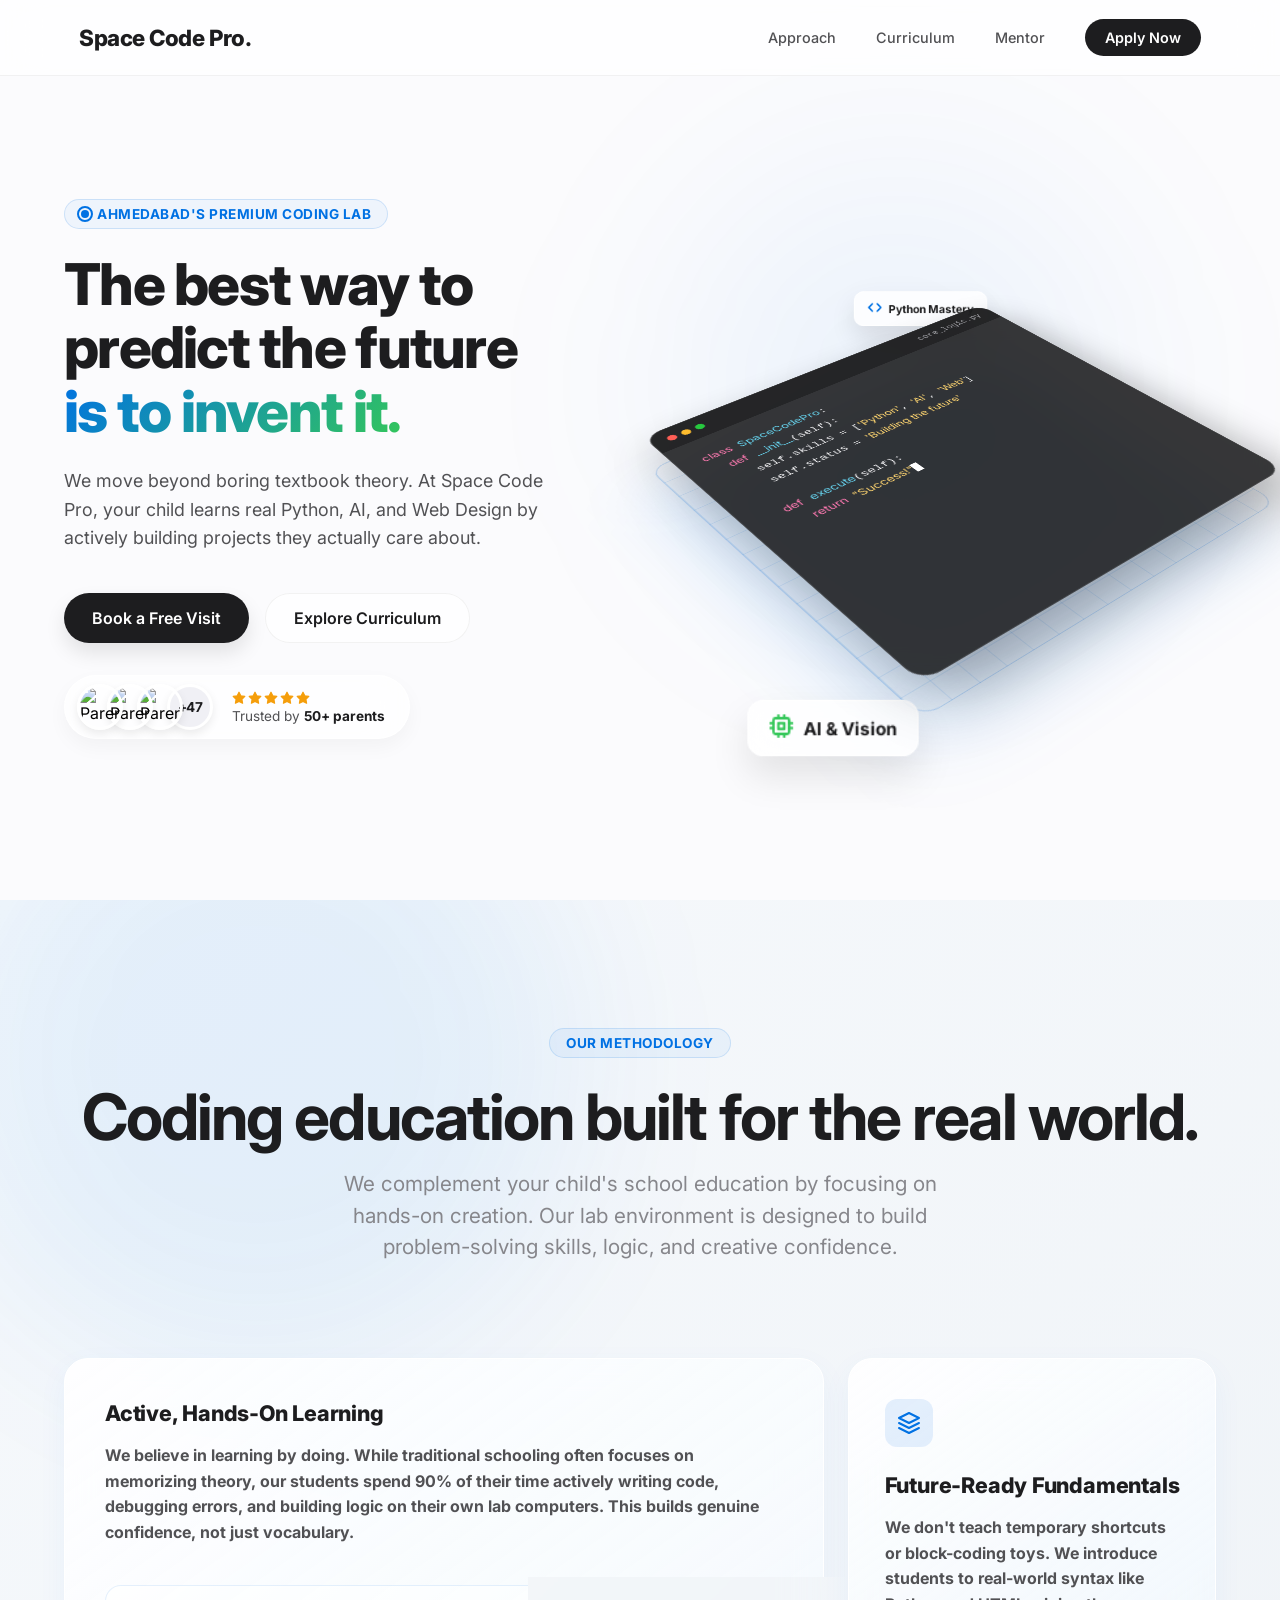
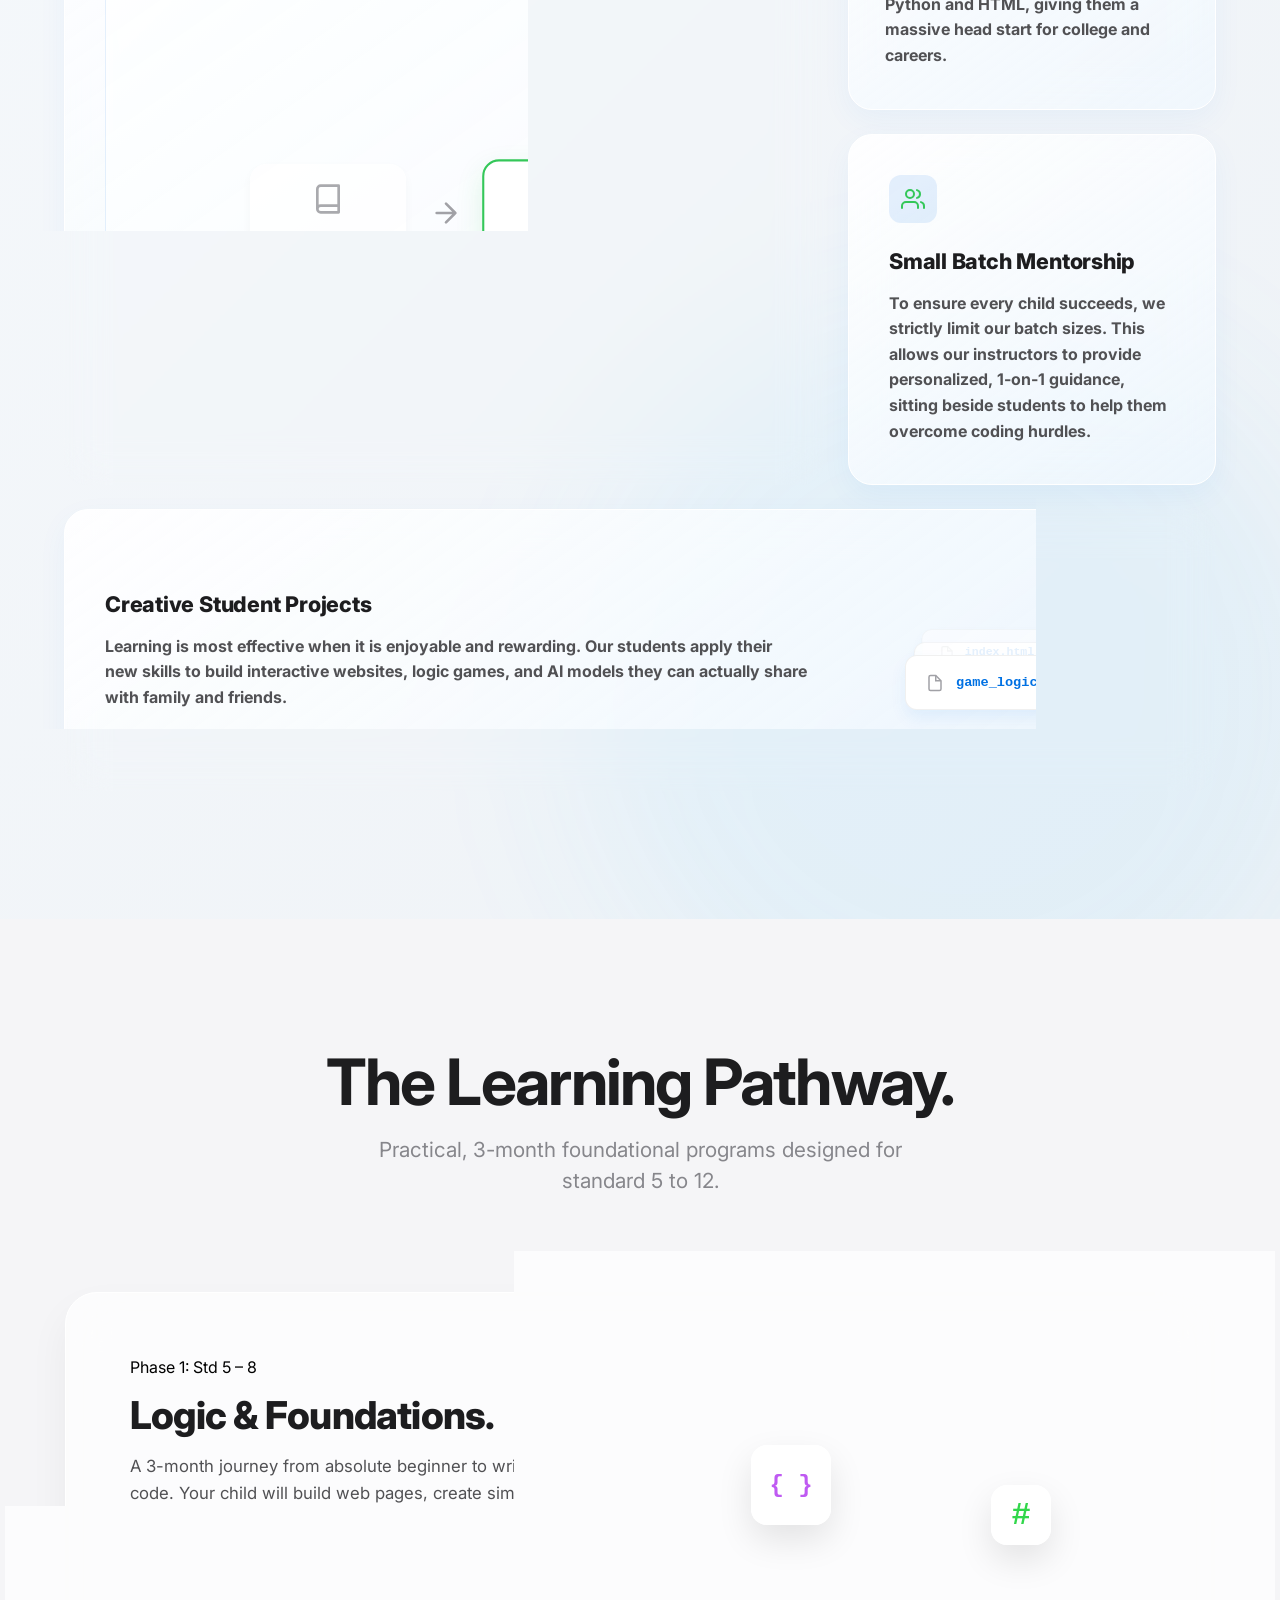
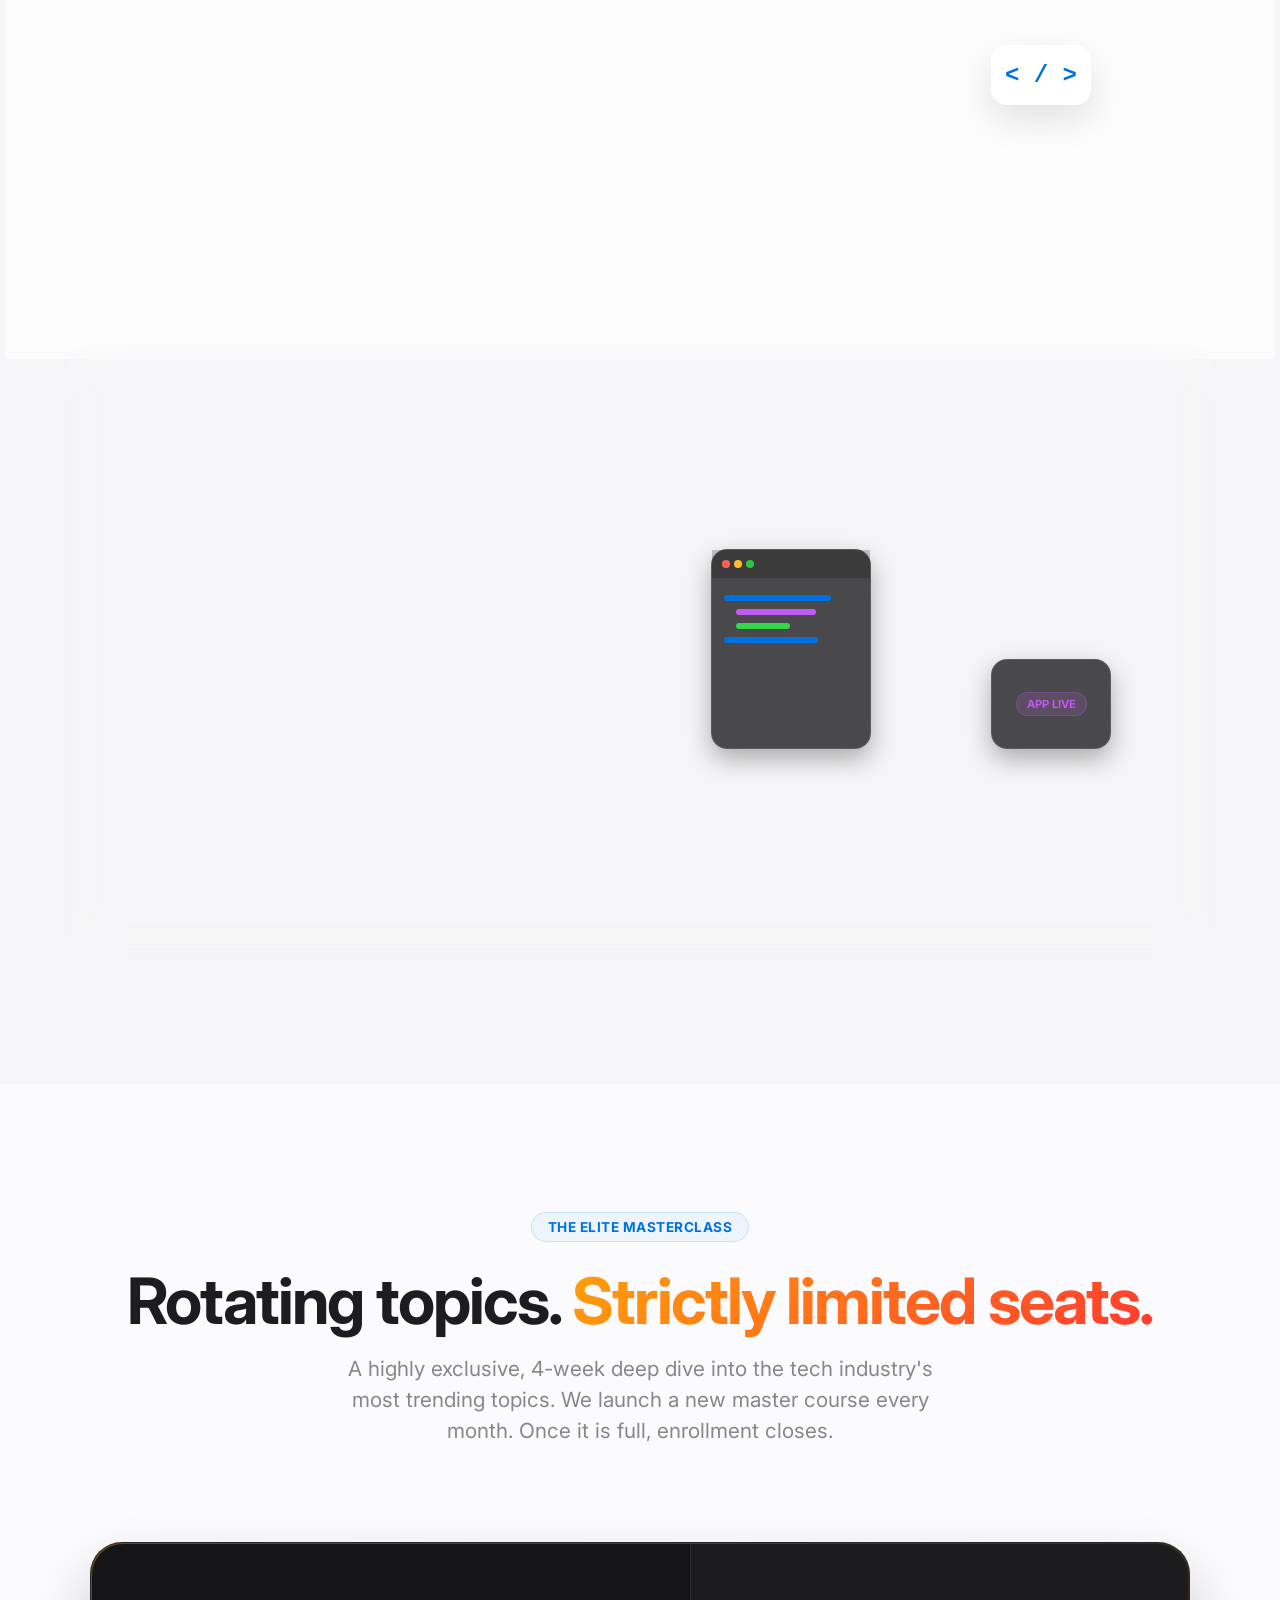
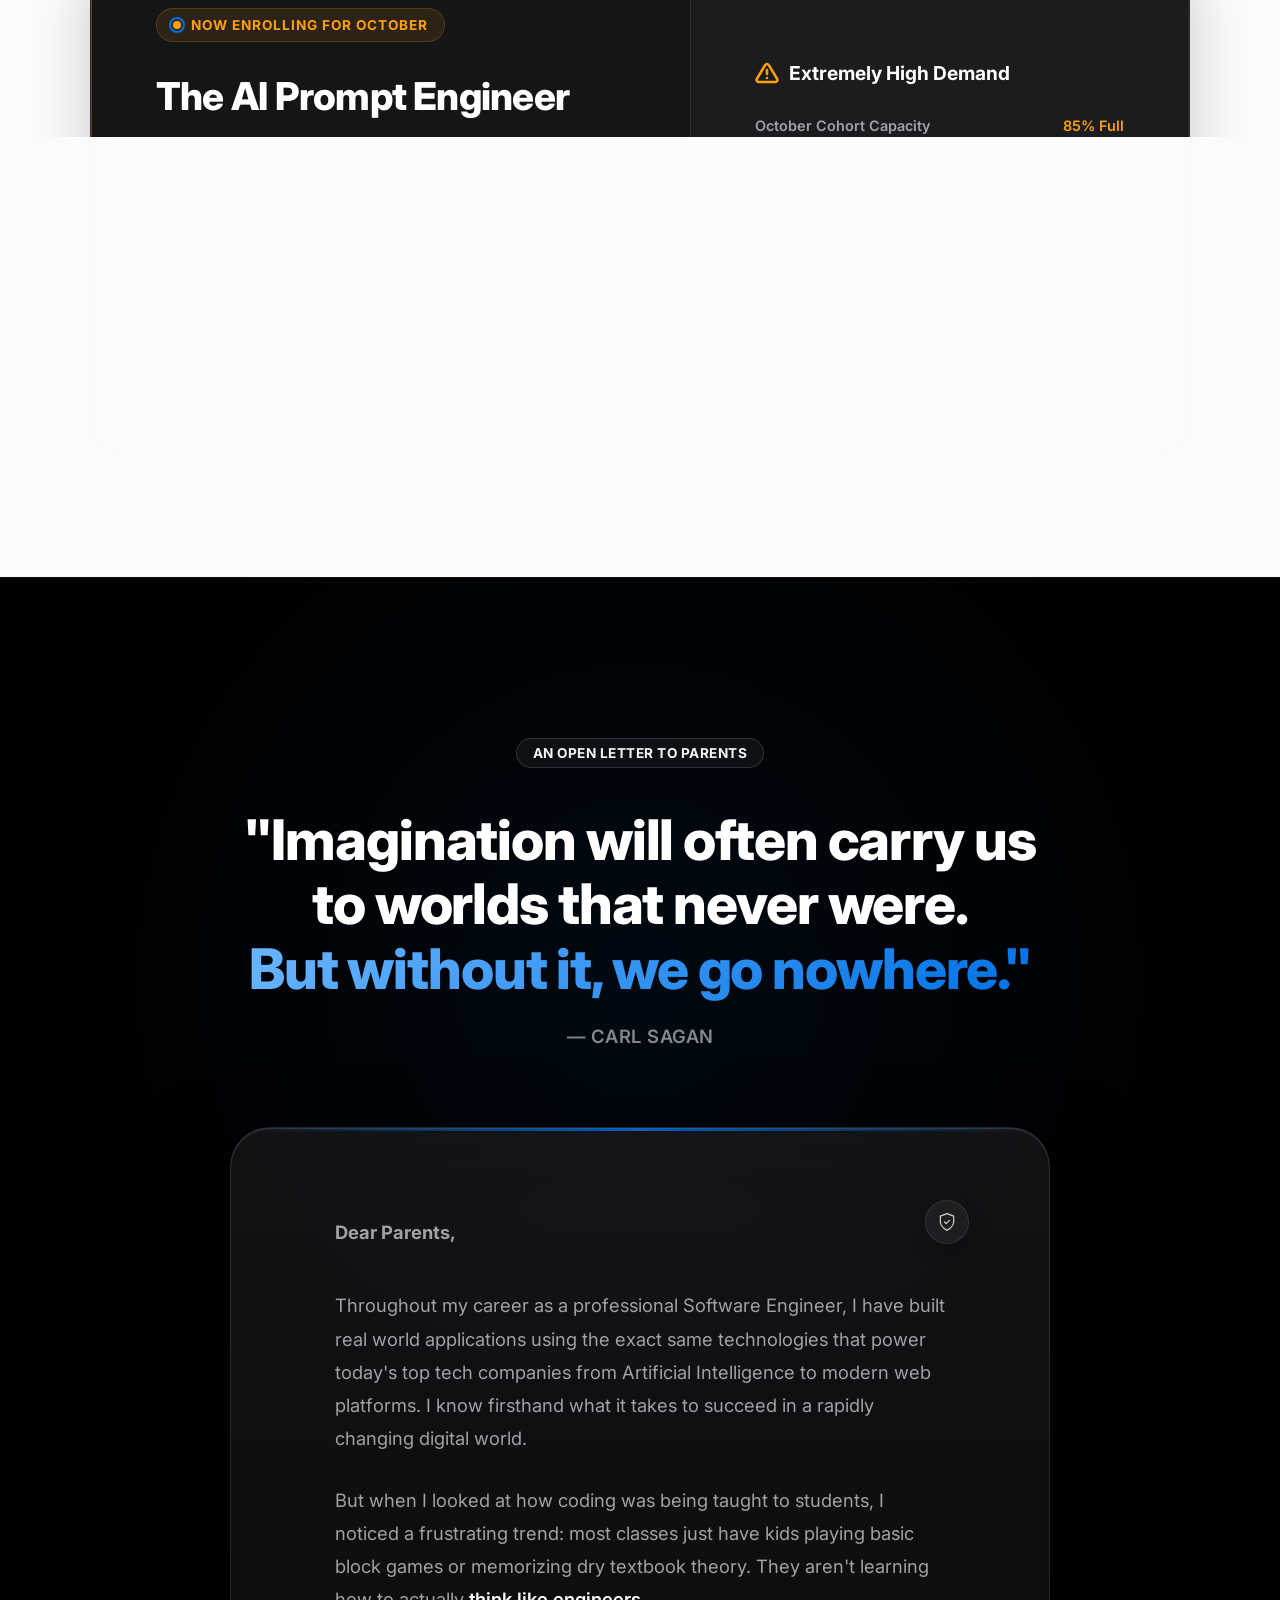
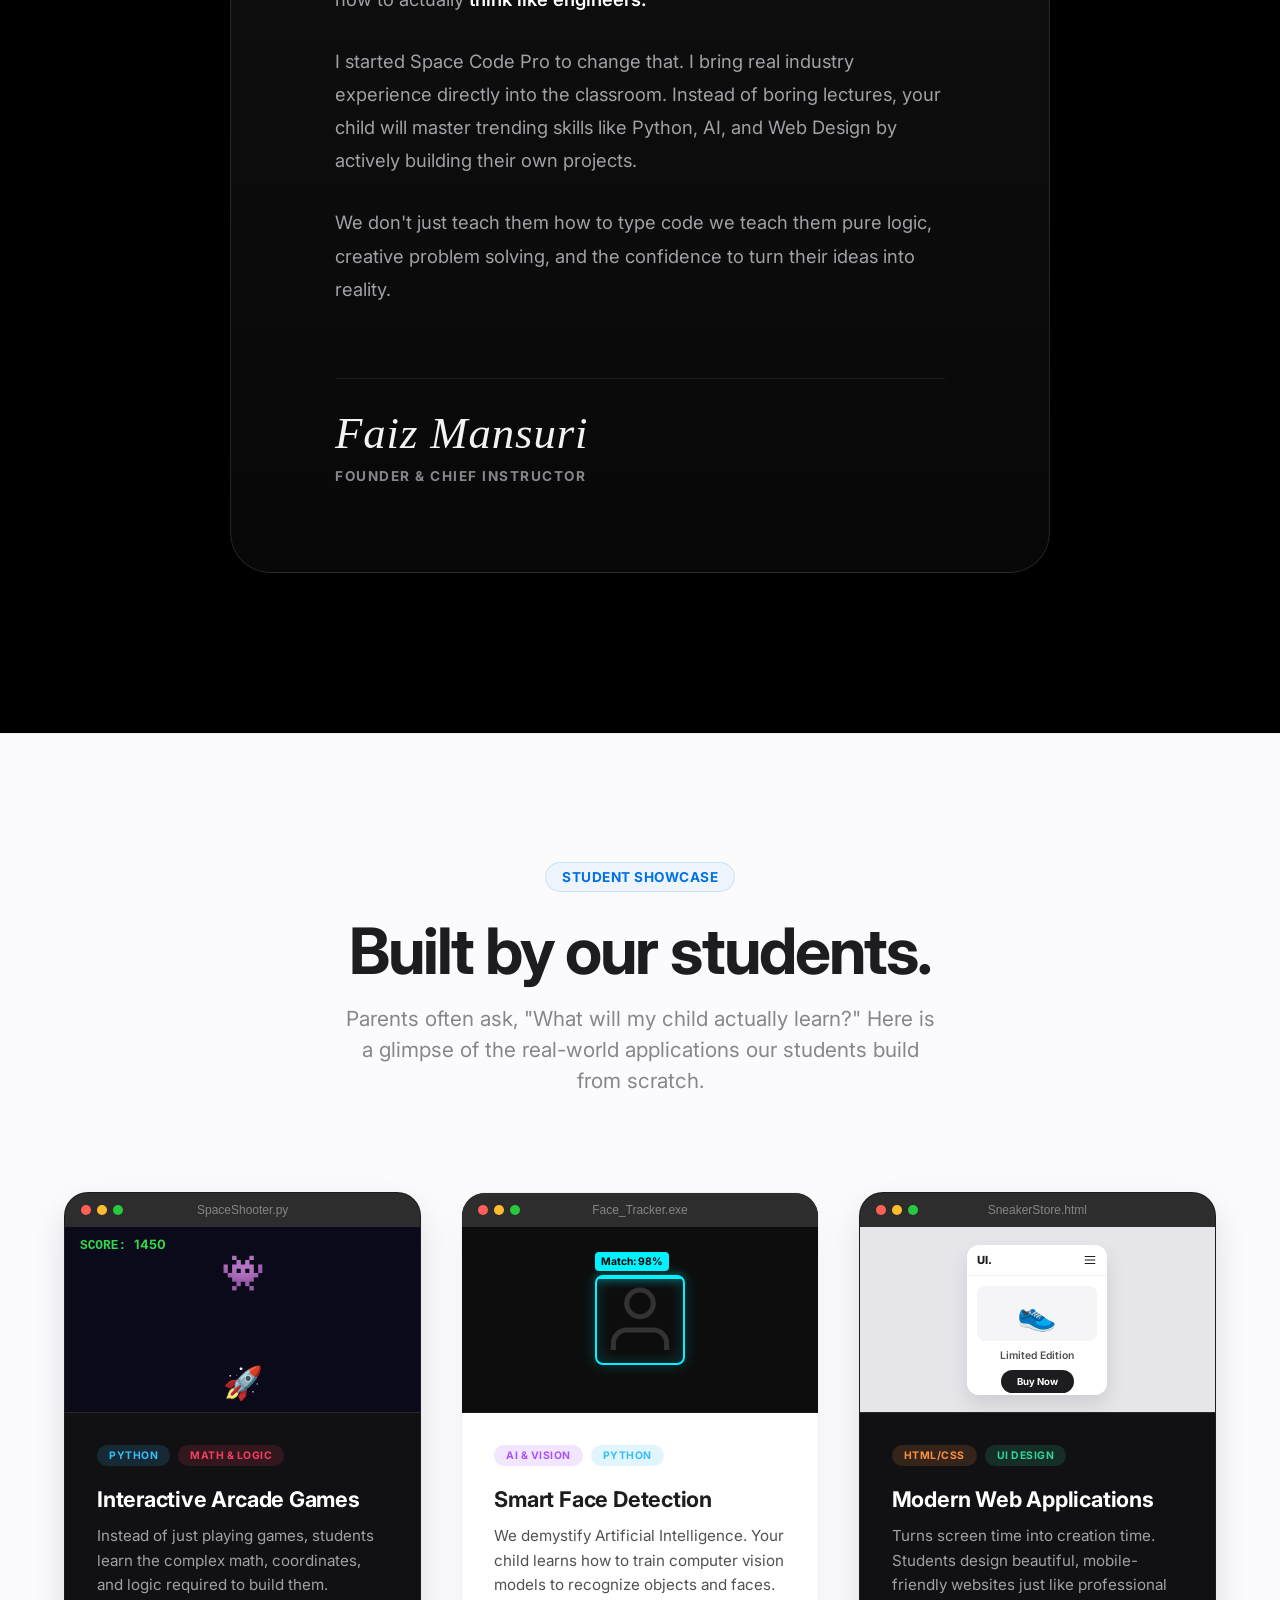
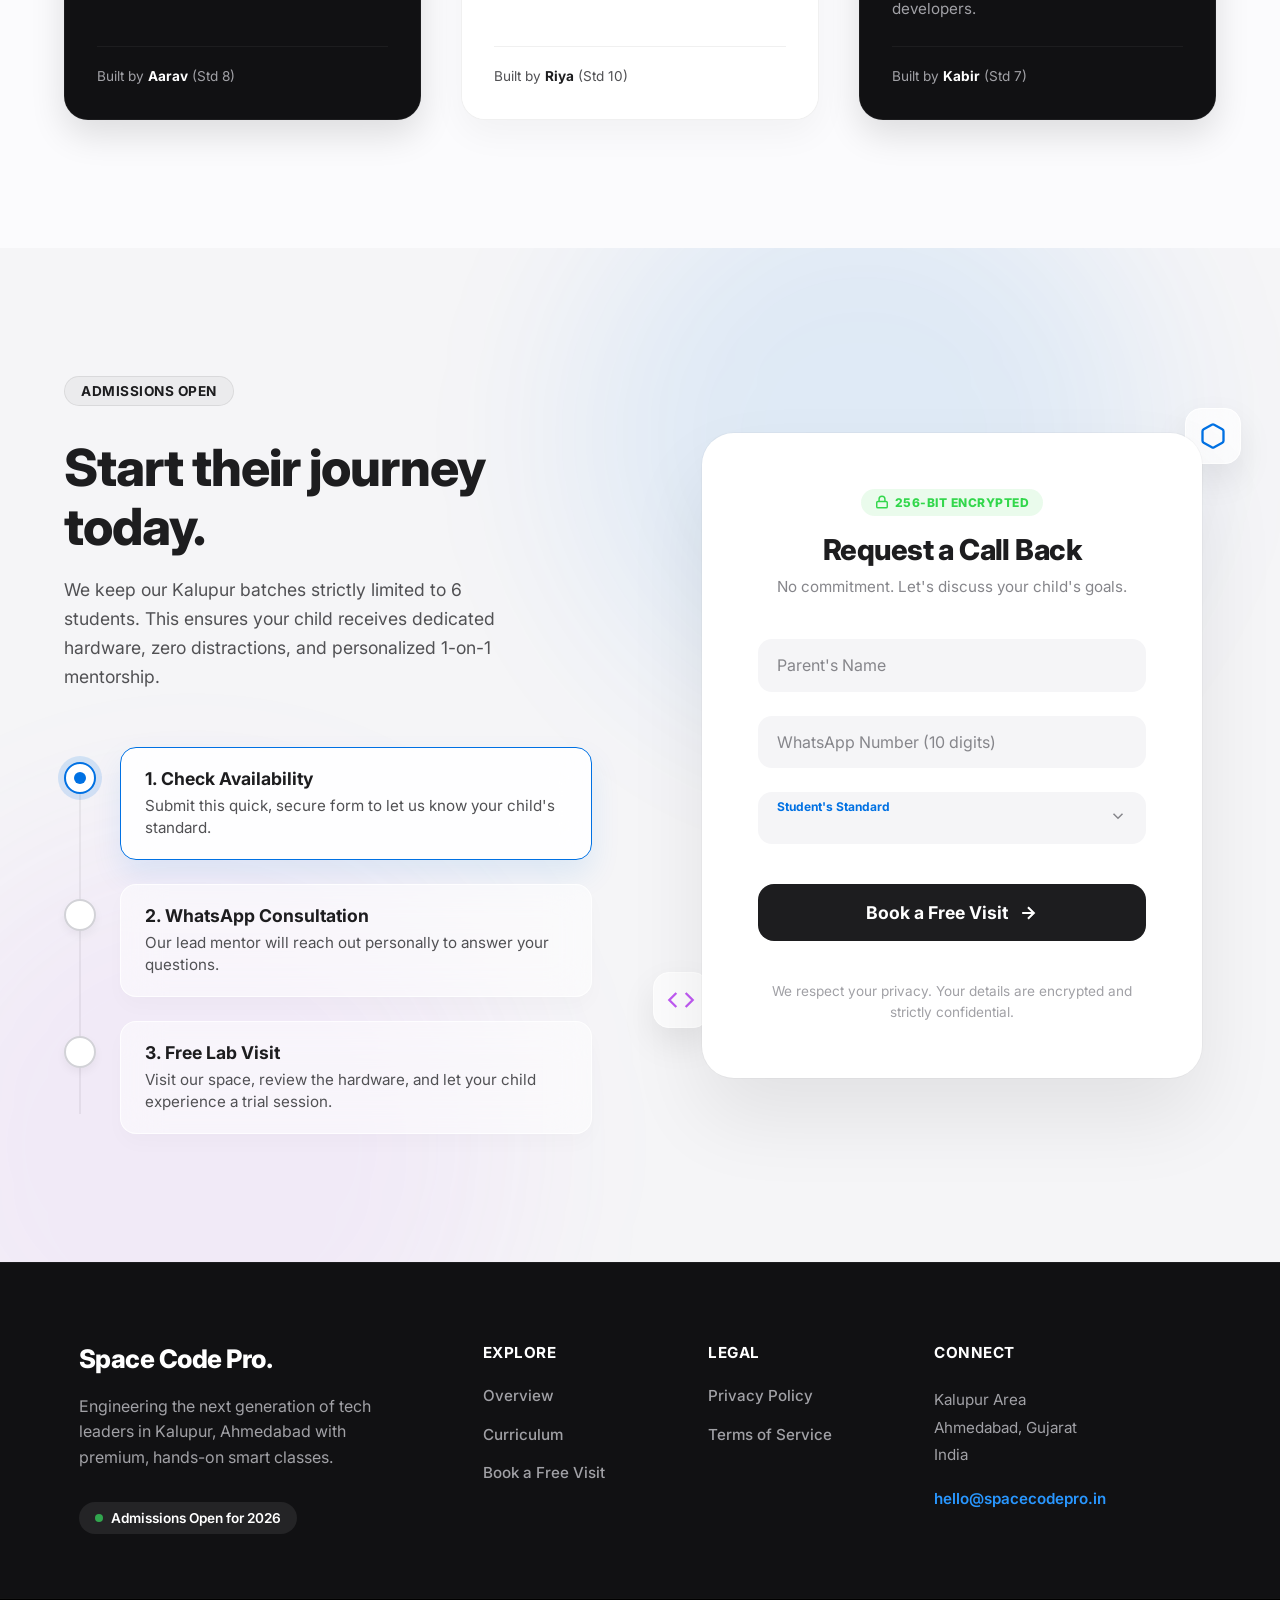
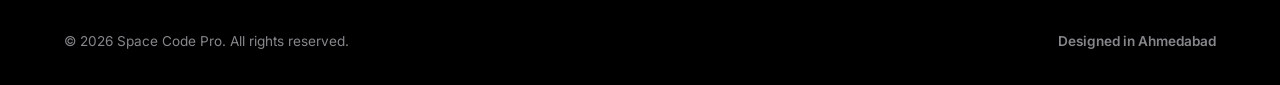
==== commit 8c1f888f: "enhance layout" ====
--- a/index.html
+++ b/index.html
@@ -663,101 +663,114 @@
             </div>
         </div>
     </section>
-       <!-- Enrollment Section -->
-<section class="enrollment section-light" id="enroll">
-    <div class="content-wrapper">
+<!-- Enrollment Section (Ultra-Premium Apple Keynote Aesthetic) -->
+<section class="enrollment-bespoke section-light" id="enroll">
+    
+    <!-- Cinematic Mesh Gradient Background -->
+    <div class="mesh-ambient mesh-blue"></div>
+    <div class="mesh-ambient mesh-purple"></div>
+
+    <div class="content-wrapper relative-wrapper">
         <div class="enrollment-grid">
             
-            <!-- Left Side: Information & Trust Timeline -->
+            <!-- LEFT: Information & Glass Timeline -->
             <div class="enrollment-info fade-up">
-                <span class="kicker-badge">Admissions Open</span>
-                <h2>Start their coding journey today.</h2>
+                <div class="hero-badge-pill dark-pill">Admissions Open</div>
+                <h2 class="apple-heading-small">Start their journey today.</h2>
                 <p class="enrollment-desc">
-                    We keep our Kalupur batches strictly limited to 6 students to ensure your child gets dedicated hardware and personalized, 1-on-1 mentorship. 
+                    We keep our Kalupur batches strictly limited to 6 students. This ensures your child receives dedicated hardware, zero distractions, and personalized 1-on-1 mentorship.
                 </p>
                 
-                <!-- Interactive Timeline -->
-                <div class="steps-timeline">
-                    <!-- The background line -->
-                    <div class="timeline-line"></div>
-                    
-                    <div class="step-item">
-                        <div class="step-circle">1</div>
-                        <div class="step-content">
-                            <h4>Check Availability</h4>
-                            <p>Submit this quick form to let us know your child's standard.</p>
-                        </div>
-                    </div>
-                    <div class="step-item">
-                        <div class="step-circle">2</div>
-                        <div class="step-content">
-                            <h4>Quick WhatsApp Chat</h4>
-                            <p>Our team will reach out to answer any questions you have.</p>
-                        </div>
-                    </div>
-                    <div class="step-item">
-                        <div class="step-circle">3</div>
-                        <div class="step-content">
-                            <h4>Free Lab Visit & Trial</h4>
-                            <p>Visit the lab, meet the mentor, and let your child experience a free class.</p>
-                        </div>
-                    </div>
-                </div>
-            </div>
-
-            <!-- Right Side: Premium Form with Graphics -->
-            <div class="enrollment-form-wrapper fade-up delay-1">
-                
-                <!-- Floating Decorative Graphics -->
-                <div class="graphic-shape shape-sphere"></div>
-                <div class="graphic-shape shape-code">&lt;/&gt;</div>
-                <div class="graphic-shape shape-dots"></div>
-
-                <form class="premium-form" id="enrollForm">
+                <!-- Sleek Apple-Style Order Timeline -->
+                <div class="premium-timeline">
+                    <!-- Step 1 (Active) -->
+                    <div class="timeline-step timeline-active">
+                        <div class="step-indicator pulse-active"><div class="inner-dot"></div></div>
+                        <div class="timeline-glass-card">
+                            <h4>1. Check Availability</h4>
+                            <p>Submit this quick, secure form to let us know your child's standard.</p>
+                        </div>
+                    </div>
+                    
+                    <!-- Step 2 -->
+                    <div class="timeline-step">
+                        <div class="step-indicator"><div class="inner-dot"></div></div>
+                        <div class="timeline-glass-card">
+                            <h4>2. WhatsApp Consultation</h4>
+                            <p>Our lead mentor will reach out personally to answer your questions.</p>
+                        </div>
+                    </div>
+                    
+                    <!-- Step 3 -->
+                    <div class="timeline-step">
+                        <div class="step-indicator"><div class="inner-dot"></div></div>
+                        <div class="timeline-glass-card">
+                            <h4>3. Free Lab Visit</h4>
+                            <p>Visit our space, review the hardware, and let your child experience a trial session.</p>
+                        </div>
+                    </div>
+                </div>
+            </div>
+
+            <!-- RIGHT: The Pristine Secure Form -->
+            <div class="enrollment-form-col fade-up delay-1">
+                
+                <!-- Floating Decorative Tech Elements -->
+                <div class="floating-tech-element tech-1">
+                    <svg viewBox="0 0 24 24" fill="none" stroke="#0071e3" stroke-width="2"><path d="M21 16V8a2 2 0 0 0-1-1.73l-7-4a2 2 0 0 0-2 0l-7 4A2 2 0 0 0 3 8v8a2 2 0 0 0 1 1.73l7 4a2 2 0 0 0 2 0l7-4A2 2 0 0 0 21 16z"></path></svg>
+                </div>
+                <div class="floating-tech-element tech-2">
+                    <svg viewBox="0 0 24 24" fill="none" stroke="#bf5af2" stroke-width="2"><polyline points="16 18 22 12 16 6"></polyline><polyline points="8 6 2 12 8 18"></polyline></svg>
+                </div>
+
+                <!-- The Form Card -->
+                <div class="premium-form-card">
                     <div class="form-header">
+                        <div class="secure-badge">
+                            <svg viewBox="0 0 24 24" fill="none" stroke="currentColor" stroke-width="2.5"><rect x="3" y="11" width="18" height="11" rx="2" ry="2"></rect><path d="M7 11V7a5 5 0 0 1 10 0v4"></path></svg>
+                            256-Bit Encrypted
+                        </div>
                         <h3>Request a Call Back</h3>
                         <p>No commitment. Let's discuss your child's goals.</p>
                     </div>
                     
-                    <!-- Modern Floating Label Inputs -->
-                    <div class="form-floating">
-                        <!-- Note: placeholder=" " is required for the CSS trick to work -->
-                        <input type="text" id="parentName" placeholder=" " required autocomplete="off">
-                        <label for="parentName">Parent's Name</label>
-                    </div>
-                    
-                    <div class="form-floating">
-                        <input type="tel" id="whatsapp" placeholder=" " required autocomplete="off">
-                        <label for="whatsapp">WhatsApp Number</label>
-                    </div>
-                    
-                    <div class="form-floating select-floating">
-                        <select id="standard" required>
-                            <option value="" disabled selected hidden></option>
-                            <option value="5-8">Standard 5 to 8</option>
-                            <option value="9-12">Standard 9 to 12</option>
-                        </select>
-                        <label for="standard">Student's Standard</label>
-                        <!-- Custom Select Arrow -->
-                        <div class="select-arrow">
-                            <svg viewBox="0 0 24 24" fill="none" stroke="currentColor" stroke-width="2"><polyline points="6 9 12 15 18 9"></polyline></svg>
-                        </div>
-                    </div>
-                    
-                    <button type="submit" class="btn-primary large w-100 btn-glow" id="submitBtn">
-                        <span class="btn-text">Book a Free Visit</span>
-                        <span class="btn-loader" style="display: none;">
-                            <svg class="spinner" viewBox="0 0 50 50"><circle class="path" cx="25" cy="25" r="20" fill="none" stroke-width="5"></circle></svg>
-                        </span>
-                    </button>
-                    
-                    <p class="privacy-note">
-                        <svg viewBox="0 0 24 24" fill="none" stroke="currentColor" stroke-width="2"><rect x="3" y="11" width="18" height="11" rx="2" ry="2"></rect><path d="M7 11V7a5 5 0 0 1 10 0v4"></path></svg>
-                        Your information is secure and never shared.
-                    </p>
-                </form>
-            </div>
-            
+                    <form id="enrollForm" class="apple-form">
+                        
+                        <!-- Smooth CSS-Only Floating Labels -->
+                        <div class="input-group">
+                            <input type="text" id="parentName" class="apple-input" placeholder=" " required autocomplete="name">
+                            <label for="parentName" class="apple-label">Parent's Name</label>
+                        </div>
+                        
+                        <div class="input-group">
+                            <input type="tel" id="whatsapp" class="apple-input" placeholder=" " required autocomplete="tel" pattern="[0-9]{10}">
+                            <label for="whatsapp" class="apple-label">WhatsApp Number (10 digits)</label>
+                        </div>
+                        
+                        <div class="input-group select-group">
+                            <select id="standard" class="apple-input" required>
+                                <option value="" disabled selected hidden></option>
+                                <option value="5-8">Standard 5 to 8</option>
+                                <option value="9-12">Standard 9 to 12</option>
+                            </select>
+                            <label for="standard" class="apple-label select-label">Student's Standard</label>
+                            <div class="custom-select-icon">
+                                <svg viewBox="0 0 24 24" fill="none" stroke="currentColor" stroke-width="2"><polyline points="6 9 12 15 18 9"></polyline></svg>
+                            </div>
+                        </div>
+                        
+                        <button type="submit" class="btn-submit-shimmer" id="submitBtn">
+                            <span class="btn-text-content">Book a Free Visit</span>
+                            <svg viewBox="0 0 24 24" fill="none" stroke="currentColor" stroke-width="2.5"><line x1="5" y1="12" x2="19" y2="12"></line><polyline points="12 5 19 12 12 19"></polyline></svg>
+                        </button>
+                        
+                        <div class="form-footer-note">
+                            <p>We respect your privacy. Your details are encrypted and strictly confidential.</p>
+                        </div>
+                    </form>
+                </div>
+                
+            </div>
         </div>
     </div>
 </section>
--- a/style.css
+++ b/style.css
@@ -936,149 +936,184 @@
     .visual-canvas { transform: scale(0.75); transform-origin: center center; }
 }
 /* ==========================================================================
-   ENROLLMENT SECTION (Enhanced UI & Graphics)
-   ========================================================================== */
-.enrollment {
+   ENROLLMENT SECTION (Apple Keynote Aesthetic & Shimmer UI)
+   ========================================================================== */
+
+.enrollment-bespoke {
+    position: relative;
     padding: 8rem 5%;
-    background-color: #ffffff;
+    background-color: #f5f5f7; /* Very subtle off-white */
     overflow: hidden;
-    position: relative;
+}
+
+/* Cinematic Mesh Gradient Background */
+.mesh-ambient {
+    position: absolute; border-radius: 50%; filter: blur(90px);
+    z-index: 0; pointer-events: none; opacity: 0.6;
+    animation: ambient-breathe 10s ease-in-out infinite alternate;
+}
+.mesh-blue { top: -10%; right: 10%; width: 45vw; height: 45vw; background: rgba(0, 113, 227, 0.15); }
+.mesh-purple { bottom: -20%; left: -10%; width: 50vw; height: 50vw; background: rgba(191, 90, 242, 0.12); animation-delay: -5s; }
+
+@keyframes ambient-breathe {
+    0% { transform: scale(1) translate(0, 0); }
+    100% { transform: scale(1.1) translate(-30px, 30px); }
 }
 
 .enrollment-grid {
-    display: grid; grid-template-columns: 1fr; gap: 4rem;
-    max-width: 1100px; margin: 0 auto; align-items: center;
-}
-
-@media (min-width: 900px) {
-    .enrollment-grid { grid-template-columns: 1.1fr 0.9fr; gap: 6rem; }
-}
-
-/* Typography */
-.enrollment-info h2 { font-size: clamp(2.2rem, 4vw, 3.2rem); color: var(--text-dark); margin-bottom: 1rem; line-height: 1.1; }
-.enrollment-desc { font-size: 1.1rem; color: var(--text-muted); line-height: 1.6; margin-bottom: 3rem; max-width: 500px; }
-.kicker-badge { display: inline-block; padding: 6px 16px; background-color: rgba(0, 113, 227, 0.1); color: var(--accent-blue); border-radius: 30px; font-size: 0.85rem; font-weight: 700; text-transform: uppercase; letter-spacing: 1px; margin-bottom: 1.5rem; }
-
-/* --- Interactive Timeline --- */
-.steps-timeline { display: flex; flex-direction: column; gap: 1.5rem; position: relative; }
-.timeline-line { position: absolute; top: 10px; bottom: 20px; left: 19px; width: 2px; background: #e5e5ea; z-index: 0; }
-
-.step-item { display: flex; align-items: flex-start; gap: 1.5rem; position: relative; z-index: 1; transition: transform 0.3s ease; }
-.step-item:hover { transform: translateX(10px); } /* Shifts slightly right on hover */
-
-.step-circle {
-    width: 40px; height: 40px; border-radius: 50%; background: #ffffff; border: 2px solid #d2d2d7;
-    color: #86868b; display: flex; align-items: center; justify-content: center;
-    font-weight: 700; font-size: 1.1rem; flex-shrink: 0; box-shadow: 0 0 0 4px #ffffff;
-    transition: all 0.3s ease;
-}
-
-.step-item:hover .step-circle {
-    background: var(--accent-blue); border-color: var(--accent-blue); color: #ffffff;
-    box-shadow: 0 0 0 4px #ffffff, 0 0 15px rgba(0, 113, 227, 0.3);
-}
-
-.step-content h4 { font-size: 1.1rem; color: var(--text-dark); margin-bottom: 0.3rem; margin-top: 0.5rem; transition: color 0.3s; }
-.step-item:hover .step-content h4 { color: var(--accent-blue); }
-.step-content p { font-size: 0.95rem; color: var(--text-muted); margin: 0; }
-
-/* --- Floating Graphics Behind Form --- */
-.enrollment-form-wrapper { position: relative; z-index: 10; }
-
-.graphic-shape { position: absolute; z-index: -1; pointer-events: none; }
-.shape-sphere {
-    width: 120px; height: 120px; border-radius: 50%;
-    background: radial-gradient(circle at 30% 30%, #4facfe, #0071e3);
-    top: -40px; right: -30px; filter: blur(2px);
-    box-shadow: 0 20px 40px rgba(0, 113, 227, 0.4);
-    animation: float-obj 6s ease-in-out infinite;
-}
-.shape-code {
-    top: 40px; left: -40px;
-    font-size: 3rem; font-weight: 900; font-family: monospace;
-    color: rgba(191, 90, 242, 0.2);
-    animation: float-obj 5s ease-in-out infinite alternate;
-}
-.shape-dots {
-    bottom: -30px; left: -20px; width: 100px; height: 100px;
-    background-image: radial-gradient(#d2d2d7 2px, transparent 2px); background-size: 15px 15px;
-    animation: float-obj 7s ease-in-out infinite reverse;
-}
-
-@keyframes float-obj {
-    0% { transform: translateY(0) rotate(0deg); }
-    50% { transform: translateY(-15px) rotate(5deg); }
-    100% { transform: translateY(0) rotate(0deg); }
-}
-
-/* --- Premium Form Card --- */
-.premium-form {
-    background: rgba(255, 255, 255, 0.9);
-    backdrop-filter: blur(20px); -webkit-backdrop-filter: blur(20px);
-    border: 1px solid rgba(0,0,0,0.05); border-radius: 24px;
-    padding: 3rem 2.5rem;
-    box-shadow: 0 20px 40px rgba(0,0,0,0.08), inset 0 0 0 1px rgba(255,255,255,0.5);
+    display: grid; grid-template-columns: 1fr 1fr; gap: 6rem;
+    align-items: center; max-width: 1200px; margin: 0 auto; position: relative; z-index: 2;
+}
+
+/* --- LEFT SIDE: Timeline & Info --- */
+.dark-pill {
+    background: rgba(0,0,0,0.04); color: #1d1d1f;
+    border: 1px solid rgba(0,0,0,0.08); margin-bottom: 2rem;
+}
+
+.apple-heading-small {
+    font-size: clamp(2.4rem, 4vw, 3.2rem); font-weight: 800; color: #1d1d1f;
+    line-height: 1.15; letter-spacing: -0.02em; margin-bottom: 1.2rem;
+}
+
+.enrollment-desc {
+    font-size: 1.1rem; color: #515154; line-height: 1.65; margin-bottom: 3.5rem; max-width: 90%;
+}
+
+/* Glassmorphism Order-Tracker Timeline */
+.premium-timeline { display: flex; flex-direction: column; gap: 1.5rem; position: relative; }
+.premium-timeline::before {
+    content: ''; position: absolute; top: 20px; bottom: 20px; left: 15px;
+    width: 2px; background: rgba(0,0,0,0.06); z-index: 1;
+}
+
+.timeline-step { display: flex; align-items: flex-start; gap: 1.5rem; position: relative; z-index: 2; }
+
+/* The Glass Card Steps */
+.timeline-glass-card {
+    background: rgba(255, 255, 255, 0.5); backdrop-filter: blur(20px); -webkit-backdrop-filter: blur(20px);
+    border: 1px solid rgba(255, 255, 255, 0.8); border-radius: 16px; padding: 1.2rem 1.5rem;
+    box-shadow: 0 10px 20px rgba(0,0,0,0.02); transition: all 0.3s ease; width: 100%;
+}
+.timeline-step:hover .timeline-glass-card {
+    background: rgba(255, 255, 255, 0.9); box-shadow: 0 15px 30px rgba(0, 113, 227, 0.08); transform: translateY(-2px);
+}
+.timeline-active .timeline-glass-card { background: rgba(255, 255, 255, 0.9); border-color: #0071e3; box-shadow: 0 15px 30px rgba(0, 113, 227, 0.1); }
+
+.step-indicator {
+    width: 32px; height: 32px; border-radius: 50%; background: #ffffff;
+    border: 2px solid #d2d2d7; display: flex; align-items: center; justify-content: center;
+    flex-shrink: 0; margin-top: 15px; transition: all 0.3s ease; box-shadow: 0 4px 10px rgba(0,0,0,0.05);
+}
+.inner-dot { width: 12px; height: 12px; border-radius: 50%; background: transparent; transition: all 0.3s ease; }
+
+.pulse-active { border-color: #0071e3; box-shadow: 0 0 0 6px rgba(0, 113, 227, 0.15); }
+.pulse-active .inner-dot { background: #0071e3; }
+
+.timeline-glass-card h4 { font-size: 1.1rem; font-weight: 700; color: #1d1d1f; margin-bottom: 6px; }
+.timeline-glass-card p { font-size: 0.95rem; color: #515154; line-height: 1.5; margin: 0; }
+
+
+/* --- RIGHT SIDE: Premium Form Card --- */
+.enrollment-form-col { position: relative; width: 100%; display: flex; justify-content: center; }
+
+/* Floating Decorative Elements */
+.floating-tech-element {
+    position: absolute; width: 56px; height: 56px; background: rgba(255,255,255,0.7);
+    backdrop-filter: blur(15px); border: 1px solid rgba(255,255,255,1); border-radius: 16px;
+    display: flex; align-items: center; justify-content: center; box-shadow: 0 15px 35px rgba(0,0,0,0.08); z-index: 1;
+}
+.floating-tech-element svg { width: 28px; height: 28px; }
+.tech-1 { top: -25px; right: -25px; animation: float-badge-1 4s ease-in-out infinite alternate; }
+.tech-2 { bottom: 50px; left: -35px; animation: float-badge-2 5s ease-in-out infinite alternate-reverse; }
+
+/* The Pristine Card */
+.premium-form-card {
+    position: relative; z-index: 2; width: 100%; max-width: 500px;
+    background: #ffffff; border-radius: 32px; padding: 3.5rem;
+    box-shadow: 0 40px 80px rgba(0,0,0,0.08), 0 0 0 1px rgba(0,0,0,0.03);
 }
 
 .form-header { text-align: center; margin-bottom: 2.5rem; }
-.form-header h3 { font-size: 1.6rem; color: var(--text-dark); margin-bottom: 0.5rem; }
-.form-header p { font-size: 0.95rem; color: var(--text-muted); }
-
-/* Modern Floating Label Inputs */
-.form-floating { position: relative; margin-bottom: 1.5rem; }
-
-.form-floating input, .form-floating select {
-    width: 100%; padding: 24px 18px 8px; /* Extra padding top for label */
-    background: #f5f5f7; border: 2px solid transparent; border-radius: 12px;
-    font-size: 1.05rem; color: var(--text-dark); transition: all 0.3s ease;
-    outline: none; font-family: inherit; font-weight: 500;
-}
-
-.form-floating label {
-    position: absolute; top: 16px; left: 18px;
-    color: #86868b; font-size: 1.05rem; pointer-events: none;
-    transition: all 0.2s ease-out; transform-origin: left top;
-}
-
-/* The magic: when input is focused, OR when it has text inside (not empty placeholder) */
-.form-floating input:focus, .form-floating select:focus {
-    background: #ffffff; border-color: rgba(0, 113, 227, 0.4);
-    box-shadow: 0 0 0 4px rgba(0, 113, 227, 0.1);
-}
-
-.form-floating input:focus + label, 
-.form-floating input:not(:placeholder-shown) + label,
-.form-floating select:focus + label,
-.form-floating select:valid + label {
-    transform: translateY(-8px) scale(0.75); /* Shrinks and moves up */
-    color: var(--accent-blue);
-    font-weight: 600;
-}
-
-/* Select specific tweaks */
-.select-floating select { appearance: none; cursor: pointer; }
-.select-arrow { position: absolute; right: 18px; top: 50%; transform: translateY(-50%); color: #86868b; pointer-events: none; }
-.select-arrow svg { width: 20px; height: 20px; transition: transform 0.3s; }
-.select-floating select:focus ~ .select-arrow svg { transform: translateY(-50%) rotate(180deg); color: var(--accent-blue); }
-
-.w-100 { width: 100%; }
-
-/* Loading Spinner CSS */
-.spinner { animation: rotate 2s linear infinite; width: 20px; height: 20px; margin-left: 10px; vertical-align: middle; }
-.spinner .path { stroke: #ffffff; stroke-linecap: round; animation: dash 1.5s ease-in-out infinite; }
-@keyframes rotate { 100% { transform: rotate(360deg); } }
-@keyframes dash { 0% { stroke-dasharray: 1, 150; stroke-dashoffset: 0; } 50% { stroke-dasharray: 90, 150; stroke-dashoffset: -35; } 100% { stroke-dasharray: 90, 150; stroke-dashoffset: -124; } }
-
-.privacy-note { display: flex; align-items: center; justify-content: center; gap: 6px; margin-top: 1.5rem; font-size: 0.8rem; color: #a1a1a6; text-align: center; }
-.privacy-note svg { width: 14px; height: 14px; color: #34c759; }
-
-/* Mobile Adjustments */
+.secure-badge {
+    display: inline-flex; align-items: center; gap: 6px; font-size: 0.75rem; font-weight: 800;
+    color: #32d74b; text-transform: uppercase; letter-spacing: 0.5px; margin-bottom: 1rem;
+    background: rgba(50, 215, 75, 0.1); padding: 6px 14px; border-radius: 20px;
+}
+.secure-badge svg { width: 14px; height: 14px; }
+.form-header h3 { font-size: 1.8rem; font-weight: 800; color: #1d1d1f; margin-bottom: 8px; }
+.form-header p { font-size: 0.95rem; color: #86868b; }
+
+/* Form Inputs */
+.apple-form { display: flex; flex-direction: column; gap: 1.5rem; }
+.input-group { position: relative; width: 100%; }
+.apple-input {
+    width: 100%; padding: 1.3rem 1.2rem 0.6rem; font-size: 1rem; color: #1d1d1f;
+    background: #f5f5f7; border: 1.5px solid transparent; border-radius: 14px;
+    outline: none; font-family: inherit; transition: all 0.3s ease;
+    appearance: none; -webkit-appearance: none;
+}
+.apple-input:focus { background: #ffffff; border-color: #0071e3; box-shadow: 0 0 0 4px rgba(0, 113, 227, 0.15); }
+
+.apple-label {
+    position: absolute; left: 1.2rem; top: 50%; transform: translateY(-50%);
+    font-size: 1rem; color: #86868b; pointer-events: none; transition: all 0.2s cubic-bezier(0.16, 1, 0.3, 1);
+}
+.apple-input:focus ~ .apple-label, .apple-input:not(:placeholder-shown) ~ .apple-label {
+    top: 14px; font-size: 0.75rem; color: #0071e3; font-weight: 700;
+}
+.select-group select:focus ~ .select-label, .select-group select:valid ~ .select-label {
+    top: 14px; font-size: 0.75rem; color: #0071e3; font-weight: 700;
+}
+.custom-select-icon { position: absolute; right: 1.2rem; top: 50%; transform: translateY(-50%); pointer-events: none; color: #86868b; }
+.custom-select-icon svg { width: 18px; height: 18px; }
+
+/* The Glossy Shimmer Button */
+.btn-submit-shimmer {
+    position: relative; width: 100%; background: #1d1d1f; color: #ffffff; border: none;
+    padding: 18px; border-radius: 16px; font-size: 1.1rem; font-weight: 700;
+    display: flex; align-items: center; justify-content: center; gap: 10px;
+    cursor: pointer; overflow: hidden; margin-top: 1rem; transition: transform 0.3s ease, box-shadow 0.3s ease;
+}
+.btn-submit-shimmer:hover { transform: scale(1.02); box-shadow: 0 15px 30px rgba(0,0,0,0.2); }
+.btn-submit-shimmer svg { width: 20px; height: 20px; transition: transform 0.3s ease; position: relative; z-index: 2; }
+.btn-submit-shimmer:hover svg { transform: translateX(5px); }
+.btn-text-content { position: relative; z-index: 2; }
+
+/* The continuous light-sweep effect */
+.btn-submit-shimmer::after {
+    content: ''; position: absolute; top: 0; left: -100%; width: 50%; height: 100%;
+    background: linear-gradient(90deg, transparent, rgba(255,255,255,0.2), transparent);
+    transform: skewX(-20deg); animation: shimmer-sweep 3s infinite; z-index: 1;
+}
+@keyframes shimmer-sweep { 0% { left: -100%; } 20% { left: 200%; } 100% { left: 200%; } }
+
+.form-footer-note { text-align: center; margin-top: 1rem; }
+.form-footer-note p { font-size: 0.85rem; color: #a1a1a6; line-height: 1.5; margin: 0; }
+
+
+/* ==========================================================================
+   FLAWLESS MOBILE RESPONSIVENESS
+   ========================================================================== */
+@media (max-width: 1024px) {
+    .enrollment-grid { grid-template-columns: 1fr; gap: 4rem; }
+    .premium-timeline { max-width: 600px; margin: 0 auto; }
+    .enrollment-info { text-align: center; display: flex; flex-direction: column; align-items: center; }
+    .timeline-step { text-align: left; } /* Keep steps left-aligned inside centered container */
+}
+
 @media (max-width: 600px) {
-    .enrollment { padding: 5rem 5%; }
-    .premium-form { padding: 2rem 1.5rem; }
-    .shape-sphere { width: 80px; height: 80px; top: -20px; right: -10px; }
-}
-
+    .enrollment-bespoke { padding: 6rem 8%; } /* 8% margins */
+    .premium-form-card { padding: 2.5rem 1.5rem; border-radius: 24px; }
+    
+    .tech-1, .tech-2 { display: none; }
+    
+    .apple-heading-small { font-size: 2.2rem; }
+    .timeline-glass-card { padding: 1rem; }
+    
+    .apple-input { padding: 1.1rem 1rem 0.5rem; font-size: 0.95rem; }
+    .btn-submit-shimmer { padding: 16px; font-size: 1.05rem; }
+}
 /* ==========================================================================
    PREMIUM MINIMALIST DARK FOOTER (Fully Responsive & Spaced)
    ========================================================================== */
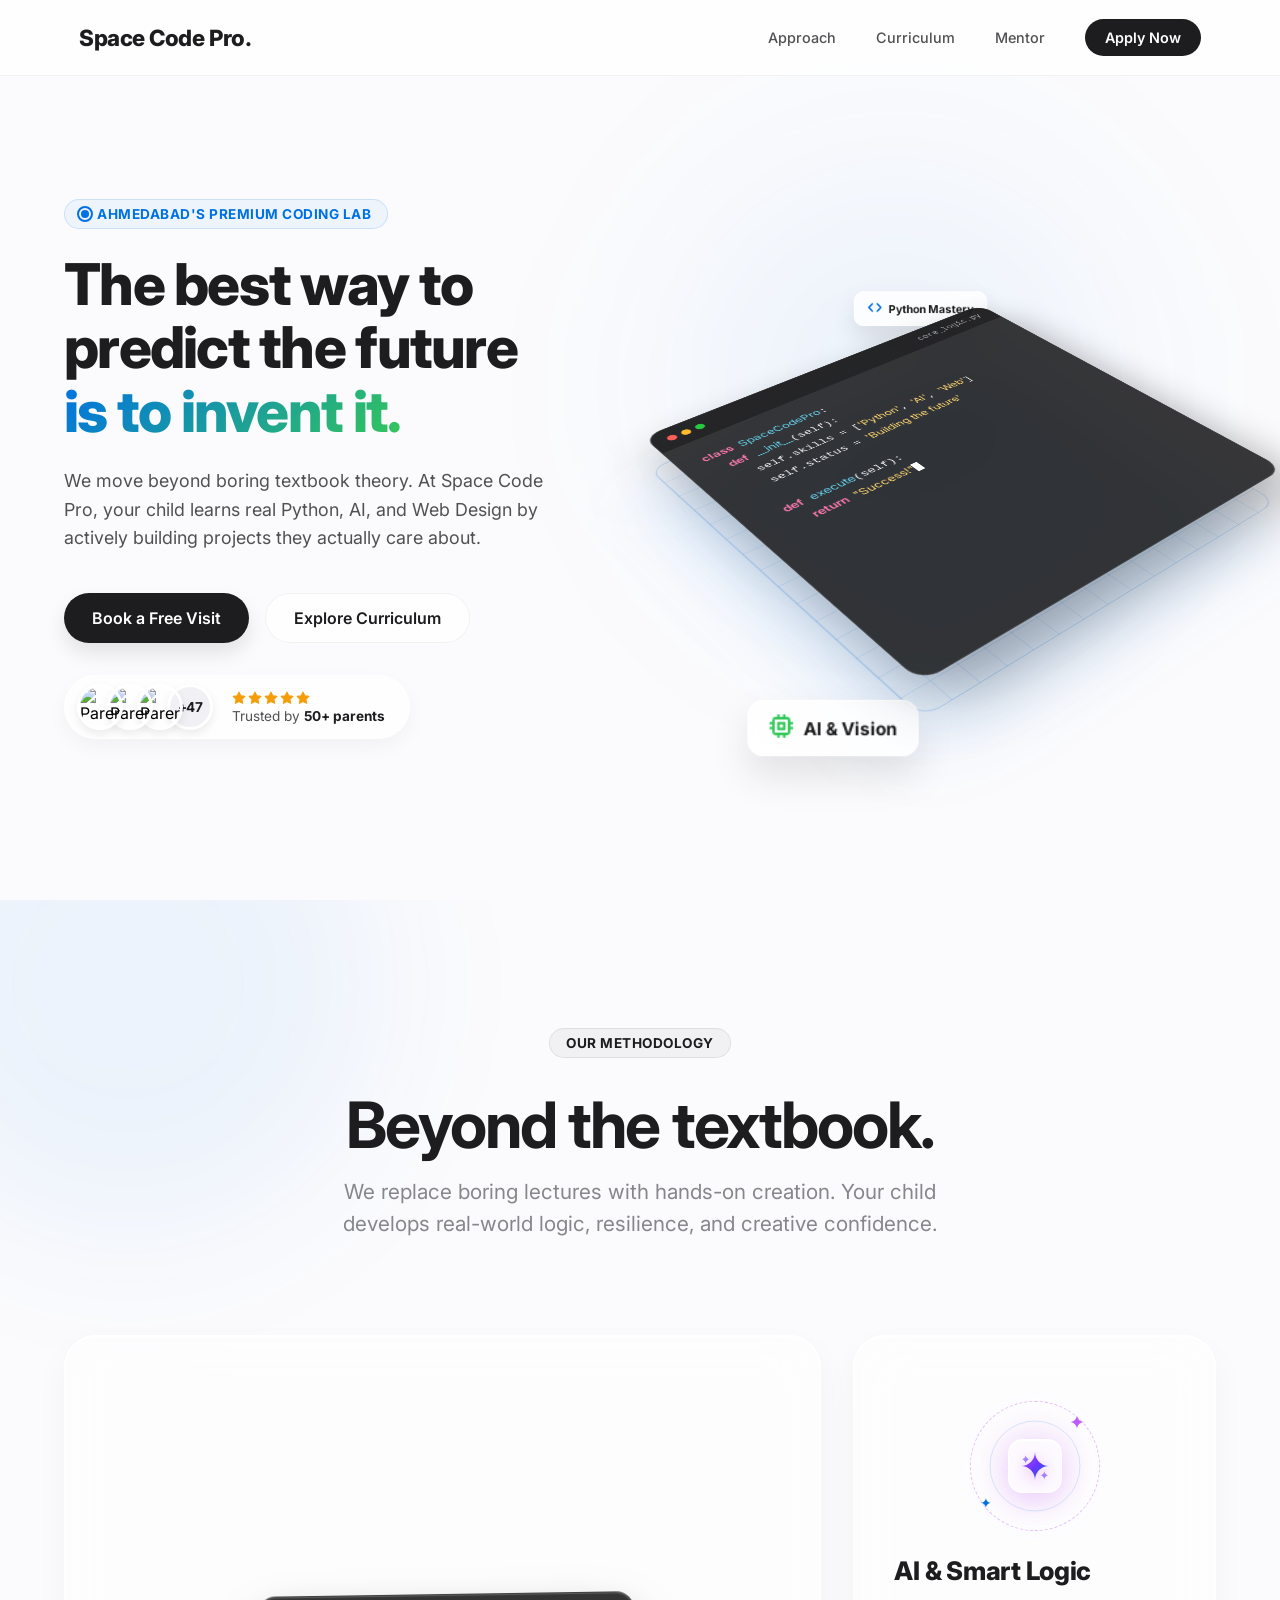
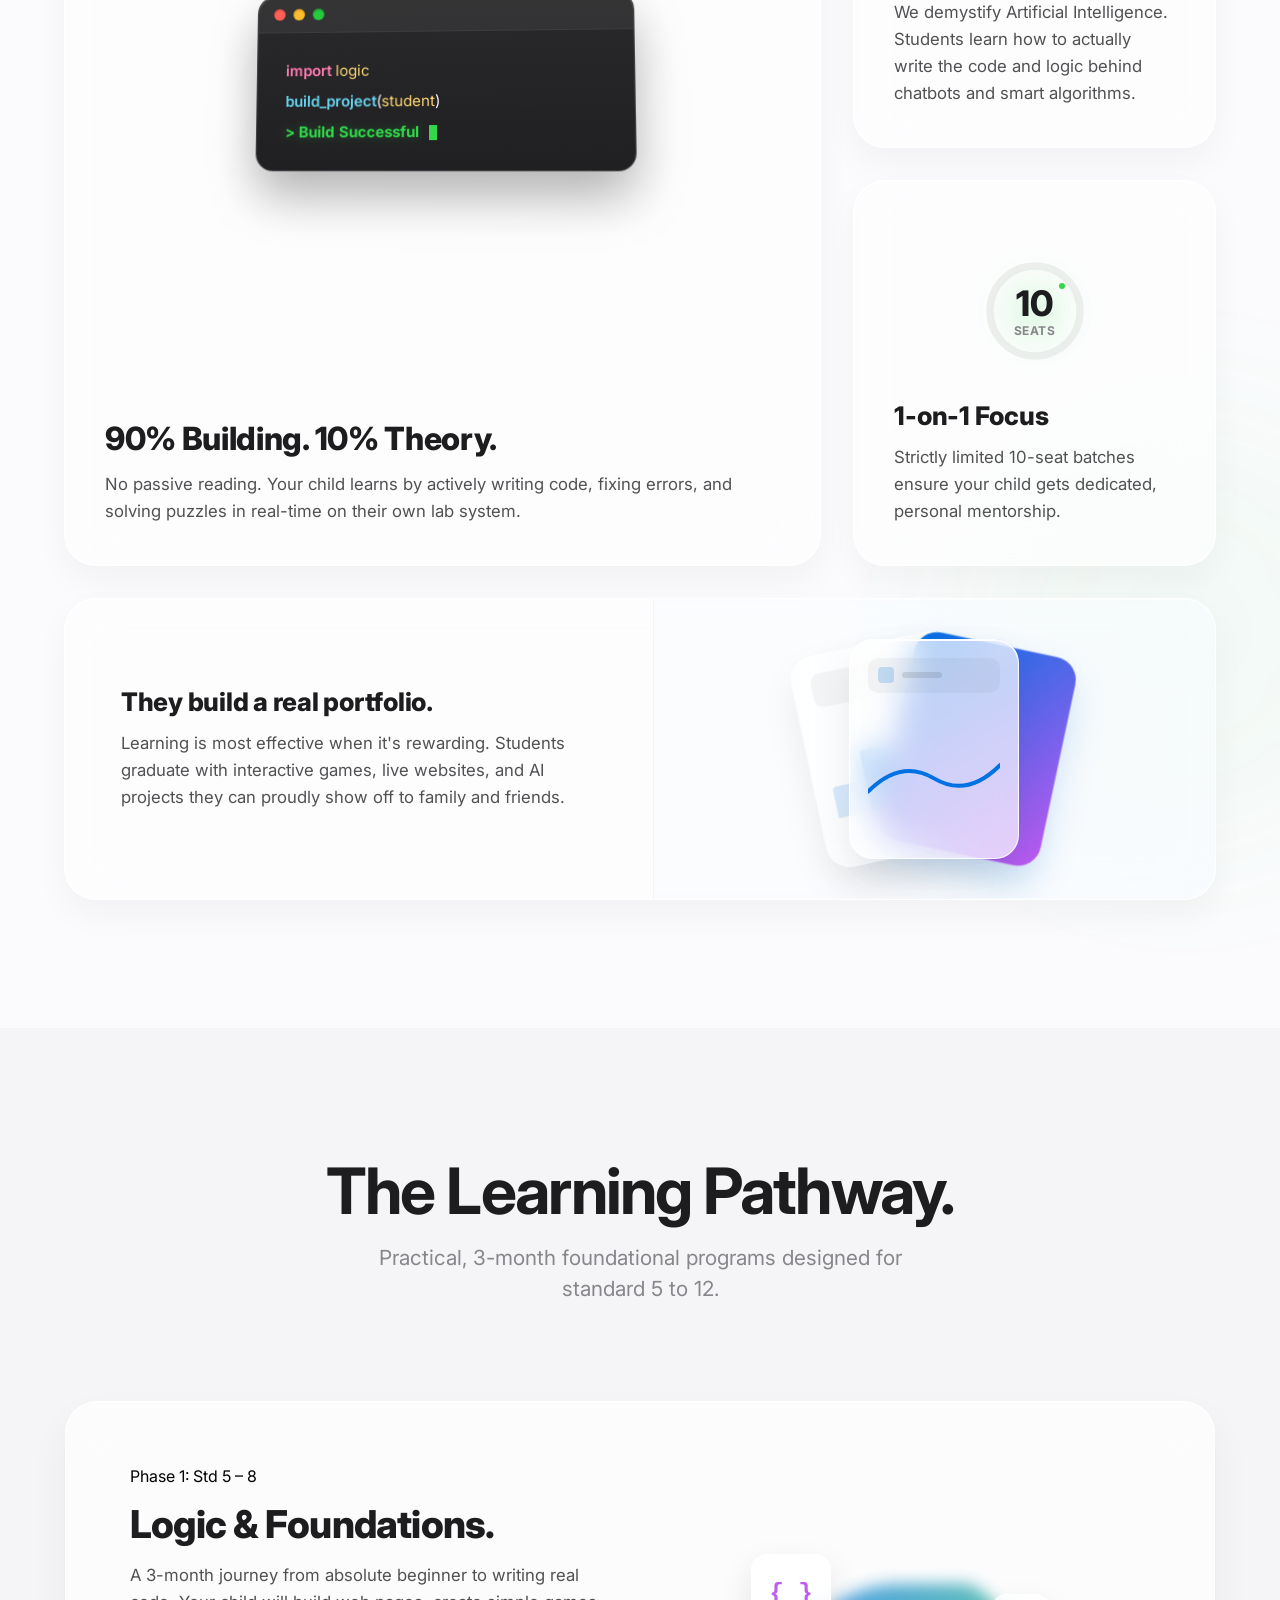
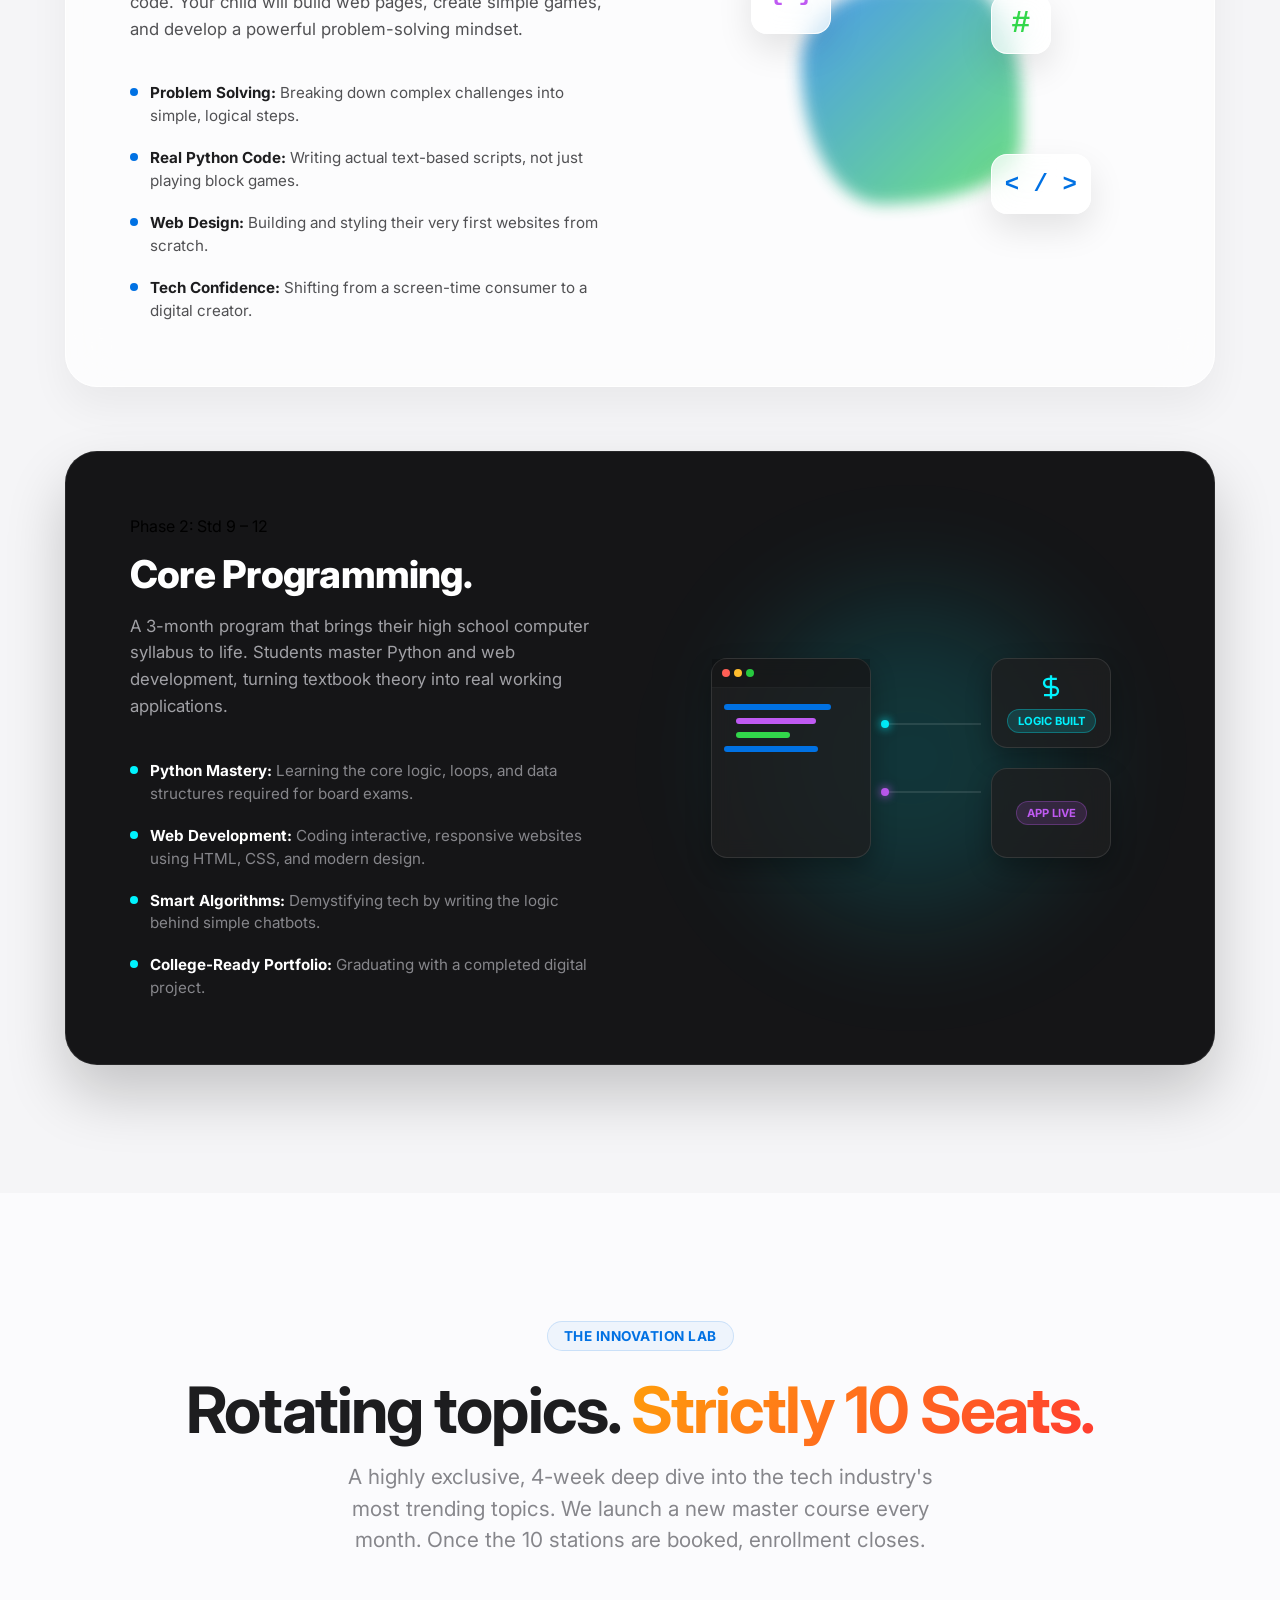
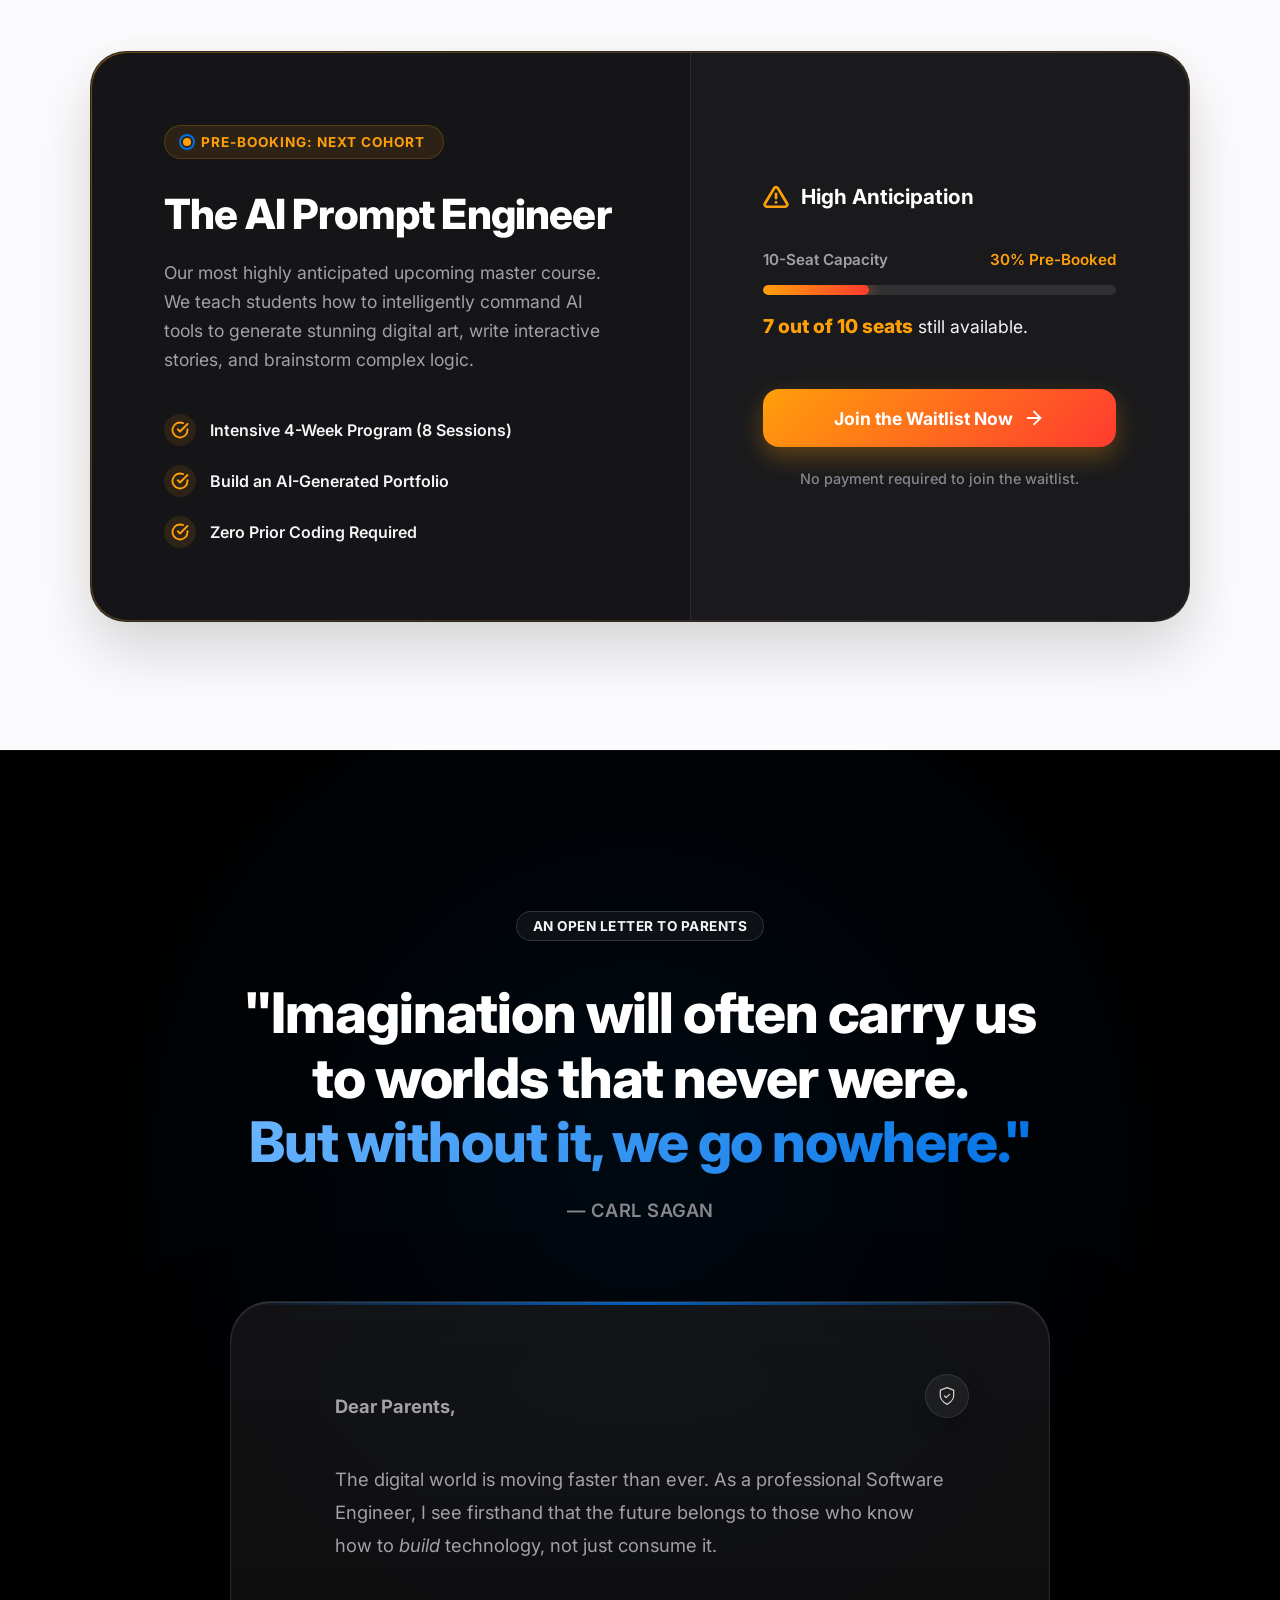
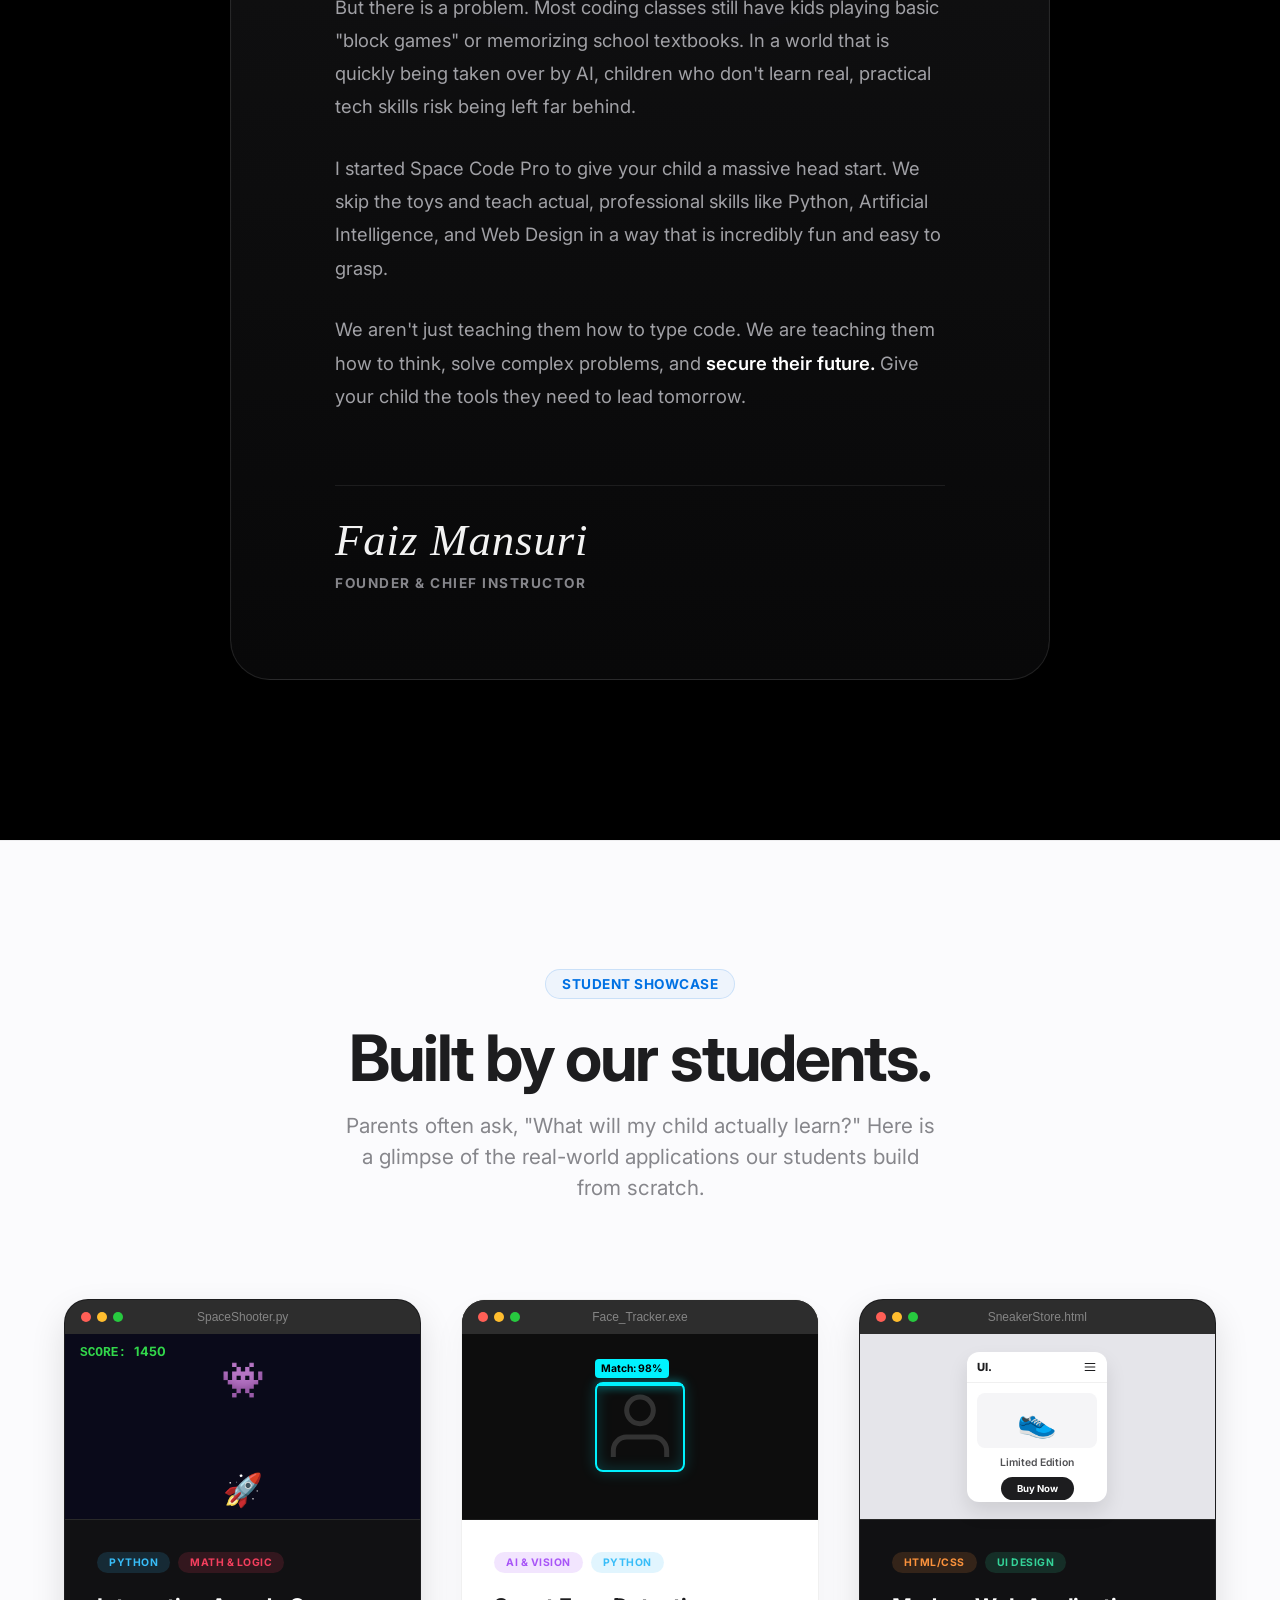
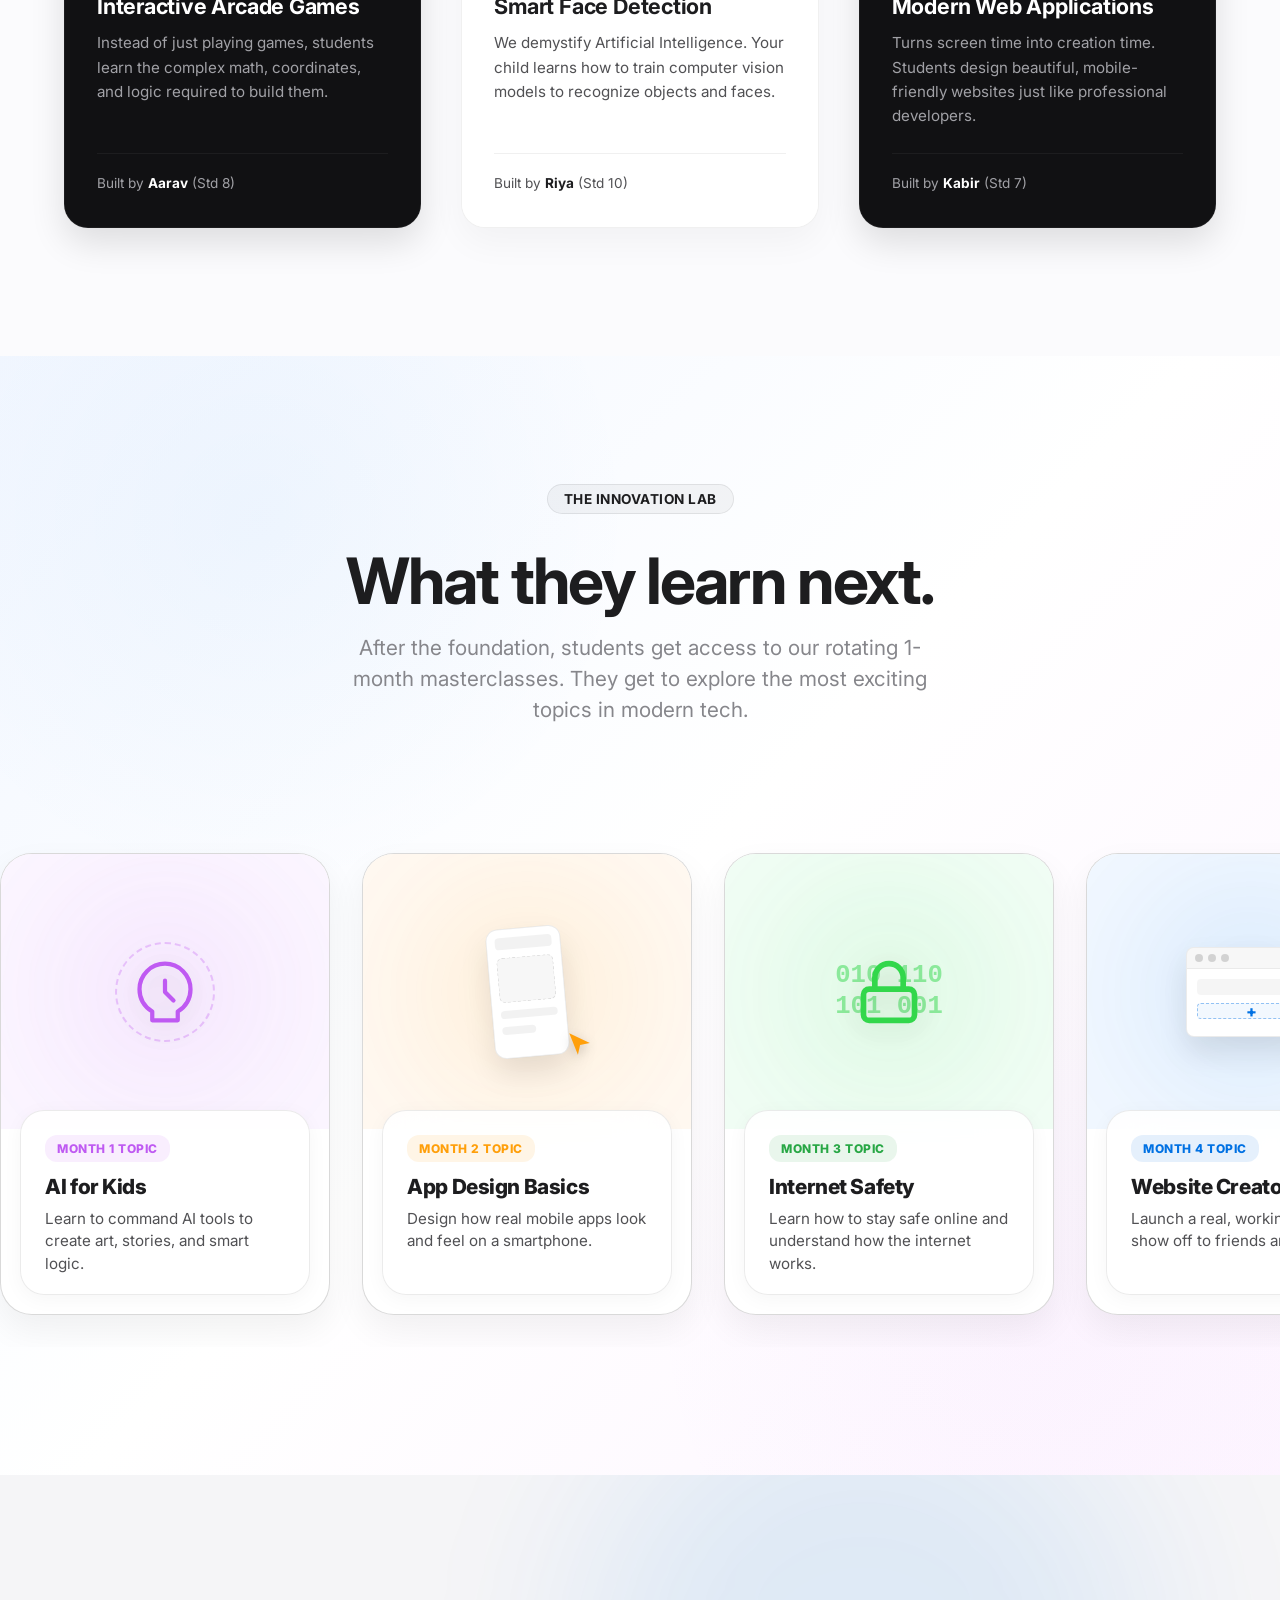
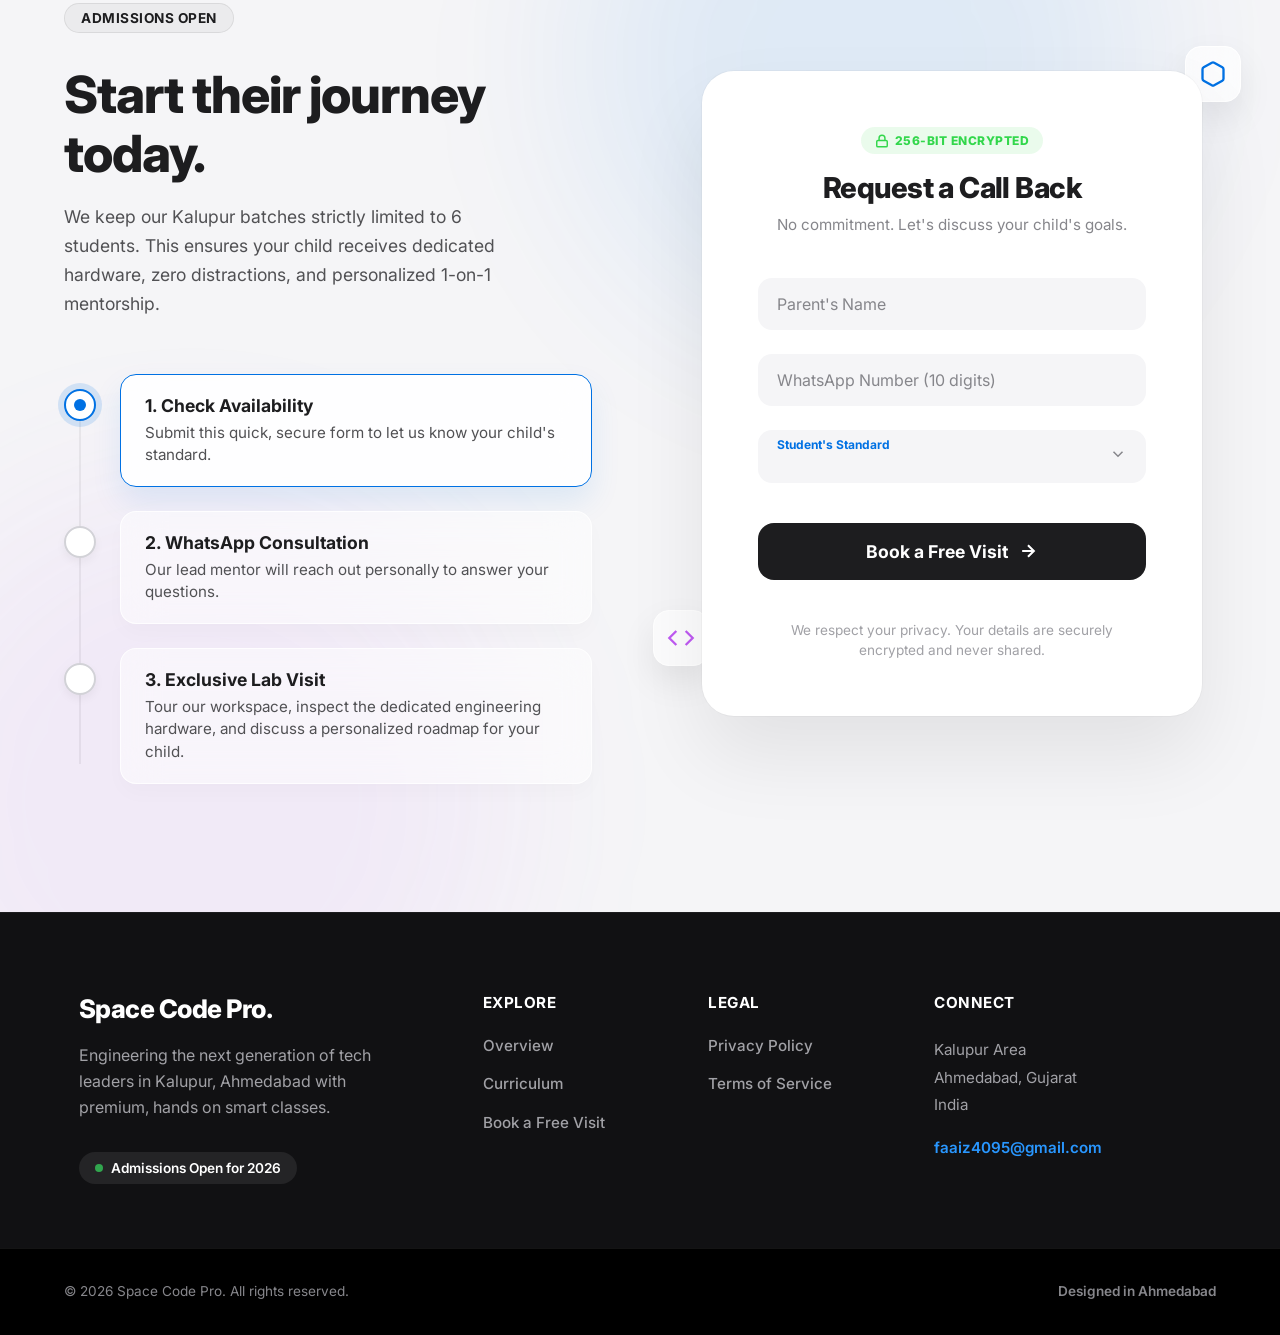
==== commit 366fb335: "posters for 1 month" ====
--- a/index.html
+++ b/index.html
@@ -92,7 +92,7 @@
 <div class="social-proof-bespoke fade-up delay-4">
     <div class="avatar-stack">
         <!-- High-quality illustrated vector avatars -->
-        <img src="https://api.dicebear.com/7.x/micah/svg?seed=Felix&backgroundColor=e0eafc" alt="Parent Review" class="avatar-item avatar-1">
+        <img src="https://api.dicebear.com/10.x/micah/svg?seed=Cecile" alt="Parent Review" class="avatar-item avatar-1">
         <img src="https://api.dicebear.com/7.x/micah/svg?seed=Aneka&backgroundColor=f3e8fd" alt="Parent Review" class="avatar-item avatar-2">
         <img src="https://api.dicebear.com/7.x/micah/svg?seed=Sarah&backgroundColor=e3f8e7" alt="Parent Review" class="avatar-item avatar-3">
         <!-- The overflow counter -->
@@ -174,118 +174,145 @@
         </div>
     </div>
 </section>
-<!-- Philosophy & Approach Section (Premium Bento Layout) -->
-<section class="philosophy" id="philosophy">
-    <!-- Ambient Background -->
+<!-- Philosophy & Approach (Premium Apple Bento Grid) -->
+<section class="philosophy-bespoke section-light" id="philosophy">
+    
+    <!-- Deep Ambient Blur Background -->
     <div class="phil-ambient-bg">
-        <div class="ambient-blob blob-1"></div>
-        <div class="ambient-blob blob-2"></div>
+        <div class="ambient-blob blob-blue"></div>
+        <div class="ambient-blob blob-green"></div>
     </div>
 
     <div class="content-wrapper relative-wrapper">
         
         <!-- Section Header -->
         <div class="section-heading-center fade-up">
-            <span class="hero-badge-pill">Our Methodology</span>
-            <h2 class="apple-heading">Coding education built for the real world.</h2>
-            <p class="apple-subheading">We complement your child's school education by focusing on hands-on creation. Our lab environment is designed to build problem-solving skills, logic, and creative confidence.</p>
+            <span class="hero-badge-pill dark-pill">Our Methodology</span>
+            <h2 class="apple-heading">Beyond the textbook.</h2>
+            <p class="apple-subheading">We replace boring lectures with hands-on creation. Your child develops real-world logic, resilience, and creative confidence.</p>
         </div>
 
         <!-- The Premium Bento Grid -->
-        <div class="bento-grid">
-            
-            <!-- Bento Item 1: Large Feature (Active Learning) -->
-            <div class="bento-card bento-large glass-panel fade-up delay-1">
-                <div class="bento-content">
-                    <div class="bento-text">
-                        <h3>Active, Hands-On Learning</h3>
-                        <p>We believe in learning by doing. While traditional schooling often focuses on memorizing theory, our students spend 90% of their time actively writing code, debugging errors, and building logic on their own lab computers. This builds genuine confidence, not just vocabulary.</p>
-                    </div>
-                    <!-- Visual Diagram for Parents (SVGs instead of Emojis) -->
-                    <div class="bento-visual visual-comparison">
+        <div class="apple-bento-grid">
+            
+            <!-- Bento 1: Large (Active Learning) -->
+            <div class="bento-card bento-large glass-panel-ultra fade-up delay-1">
+                <div class="bento-visual visual-terminal">
+                    <!-- Glowing Backlight -->
+                    <div class="terminal-glow"></div>
+                    
+                    <!-- Animated Premium Terminal with Syntax -->
+                    <div class="mini-mac-window">
+                        <div class="mac-header"><span class="dot r"></span><span class="dot y"></span><span class="dot g"></span></div>
+                        <div class="mac-body">
+                            <span class="code-line"><span class="kw">import</span> <span class="str">logic</span></span>
+                            <span class="code-line delay-text"><span class="func">build_project</span>(<span class="str">student</span>)</span>
+                            <span class="code-line success-text">> Build Successful <span class="blink-cursor"></span></span>
+                        </div>
+                    </div>
+                </div>
+                <div class="bento-text">
+                    <h3>90% Building. 10% Theory.</h3>
+                    <p>No passive reading. Your child learns by actively writing code, fixing errors, and solving puzzles in real-time on their own lab system.</p>
+                </div>
+            </div>
+
+           <!-- Bento 2: Medium (AI & Smart Logic) -->
+            <div class="bento-card bento-medium glass-panel-ultra fade-up delay-2">
+                
+                <div class="bento-visual visual-ai">
+                    <!-- Deep Ambient Purple Glow -->
+                    <div class="ai-glow-orb"></div>
+                    
+                    <div class="ai-core-container">
+                        <!-- Rotating Data Rings -->
+                        <div class="ai-ring ring-1"></div>
+                        <div class="ai-ring ring-2"></div>
                         
-                        <div class="comp-box comp-bad">
-                            <span class="svg-icon">
-                                <svg viewBox="0 0 24 24" fill="none" stroke="currentColor" stroke-width="2" stroke-linecap="round" stroke-linejoin="round">
-                                    <path d="M4 19.5v-15A2.5 2.5 0 0 1 6.5 2H20v20H6.5a2.5 2.5 0 0 1 0-5H20"/>
-                                </svg>
-                            </span>
-                            <span>Passive Reading</span>
+                        <!-- Floating Glass AI Chip with Apple-Style AI Spark -->
+                        <div class="ai-chip">
+                            <svg viewBox="0 0 24 24" fill="url(#aiGrad)" stroke="none">
+                                <defs>
+                                    <!-- Premium 3-stop AI Gradient -->
+                                    <linearGradient id="aiGrad" x1="0%" y1="0%" x2="100%" y2="100%">
+                                        <stop offset="0%" stop-color="#bf5af2" />
+                                        <stop offset="50%" stop-color="#6e33ff" />
+                                        <stop offset="100%" stop-color="#0071e3" />
+                                    </linearGradient>
+                                </defs>
+                                <!-- The Main AI Spark -->
+                                <path d="M12 1.5C12 7.3 16.7 12 22.5 12C16.7 12 12 16.7 12 22.5C12 16.7 7.3 12 1.5 12C7.3 12 12 7.3 12 1.5Z"></path>
+                                <!-- Secondary Depth Sparks -->
+                                <path d="M19 15.5C19 17.4 20.6 19 22.5 19C20.6 19 19 20.6 19 22.5C19 20.6 17.4 19 15.5 19C17.4 19 19 17.4 19 15.5Z" opacity="0.6"></path>
+                                <path d="M5 3.5C5 5.4 6.6 7 8.5 7C6.6 7 5 8.6 5 10.5C5 8.6 3.4 7 1.5 7C3.4 7 5 5.4 5 3.5Z" opacity="0.6"></path>
+                            </svg>
                         </div>
                         
-                        <div class="comp-arrow">
-                            <svg viewBox="0 0 24 24" fill="none" stroke="currentColor" stroke-width="2" stroke-linecap="round" stroke-linejoin="round">
-                                <path d="M5 12h14M12 5l7 7-7 7"/>
-                            </svg>
-                        </div>
+                        <!-- Animated Background Particles -->
+                        <div class="ai-sparkle sp-1">✦</div>
+                        <div class="ai-sparkle sp-2">✦</div>
+                    </div>
+                </div>
+
+                <div class="bento-text">
+                    <h3>AI & Smart Logic</h3>
+                    <p>We demystify Artificial Intelligence. Students learn how to actually write the code and logic behind chatbots and smart algorithms.</p>
+                </div>
+            </div>
+
+            <!-- Bento 3: Medium (Small Batches) -->
+            <div class="bento-card bento-medium glass-panel-ultra fade-up delay-3">
+                <div class="bento-visual visual-capacity">
+                    <div class="ring-glow"></div>
+                    <div class="capacity-ring">
+                        <div class="live-dot-pulse"></div>
+                        <span class="ring-number">10</span>
+                        <span class="ring-label">Seats</span>
                         
-                        <div class="comp-box comp-good">
-                            <span class="svg-icon">
-                                <svg viewBox="0 0 24 24" fill="none" stroke="currentColor" stroke-width="2" stroke-linecap="round" stroke-linejoin="round">
-                                    <rect x="2" y="3" width="20" height="14" rx="2" ry="2"/>
-                                    <line x1="2" y1="20" x2="22" y2="20"/>
-                                    <path d="M9 20h6"/>
-                                </svg>
-                            </span>
-                            <span>Active Building</span>
-                        </div>
-
-                    </div>
-                </div>
-            </div>
-
-            <!-- Bento Item 2: Medium Feature (Fundamentals) -->
-            <div class="bento-card bento-medium glass-panel fade-up delay-2">
-                <div class="bento-content">
-                    <div class="bento-icon">
-                        <svg viewBox="0 0 24 24" fill="none" stroke="#0071e3" stroke-width="2" stroke-linecap="round" stroke-linejoin="round">
-                            <polygon points="12 2 2 7 12 12 22 7 12 2"/>
-                            <polyline points="2 17 12 22 22 17"/>
-                            <polyline points="2 12 12 17 22 12"/>
+                        <!-- Flawless SVG with Premium Gradient Stroke -->
+                        <svg class="progress-ring" viewBox="0 0 80 80">
+                            <defs>
+                                <linearGradient id="ringGrad" x1="0%" y1="0%" x2="100%" y2="100%">
+                                    <stop offset="0%" stop-color="#0071e3" />
+                                    <stop offset="100%" stop-color="#32d74b" />
+                                </linearGradient>
+                            </defs>
+                            <circle class="ring-bg" cx="40" cy="40" r="36"></circle>
+                            <circle class="ring-fill" cx="40" cy="40" r="36" stroke="url(#ringGrad)"></circle>
                         </svg>
                     </div>
-                    <h3>Future-Ready Fundamentals</h3>
-                    <p>We don't teach temporary shortcuts or block-coding toys. We introduce students to real-world syntax like Python and HTML, giving them a massive head start for college and careers.</p>
-                </div>
-            </div>
-
-            <!-- Bento Item 3: Medium Feature (1-on-1 Mentorship) -->
-            <div class="bento-card bento-medium glass-panel fade-up delay-3">
-                <div class="bento-content">
-                    <div class="bento-icon">
-                        <svg viewBox="0 0 24 24" fill="none" stroke="#34c759" stroke-width="2" stroke-linecap="round" stroke-linejoin="round">
-                            <path d="M17 21v-2a4 4 0 0 0-4-4H5a4 4 0 0 0-4 4v2"/>
-                            <circle cx="9" cy="7" r="4"/>
-                            <path d="M23 21v-2a4 4 0 0 0-3-3.87"/>
-                            <path d="M16 3.13a4 4 0 0 1 0 7.75"/>
-                        </svg>
-                    </div>
-                    <h3>Small Batch Mentorship</h3>
-                    <p>To ensure every child succeeds, we strictly limit our batch sizes. This allows our instructors to provide personalized, 1-on-1 guidance, sitting beside students to help them overcome coding hurdles.</p>
-                </div>
-            </div>
-
-            <!-- Bento Item 4: Wide Feature (Projects) -->
-            <div class="bento-card bento-wide glass-panel fade-up delay-2">
-                <div class="bento-content bento-row">
-                    <div class="bento-text">
-                        <h3>Creative Student Projects</h3>
-                        <p>Learning is most effective when it is enjoyable and rewarding. Our students apply their new skills to build interactive websites, logic games, and AI models they can actually share with family and friends.</p>
-                    </div>
-                    <!-- Visual: Animated Project Stack (Fans Out on Hover) -->
-                    <div class="bento-visual project-stack">
-                        <div class="stack-card card-3">
-                            <svg viewBox="0 0 24 24" fill="none" stroke="currentColor" stroke-width="2"><path d="M13 2H6a2 2 0 0 0-2 2v16a2 2 0 0 0 2 2h12a2 2 0 0 0 2-2V9z"/><polyline points="13 2 13 9 20 9"/></svg>
-                            index.html
-                        </div>
-                        <div class="stack-card card-2">
-                            <svg viewBox="0 0 24 24" fill="none" stroke="currentColor" stroke-width="2"><path d="M13 2H6a2 2 0 0 0-2 2v16a2 2 0 0 0 2 2h12a2 2 0 0 0 2-2V9z"/><polyline points="13 2 13 9 20 9"/></svg>
-                            styles.css
-                        </div>
-                        <div class="stack-card card-1">
-                            <svg viewBox="0 0 24 24" fill="none" stroke="currentColor" stroke-width="2"><path d="M13 2H6a2 2 0 0 0-2 2v16a2 2 0 0 0 2 2h12a2 2 0 0 0 2-2V9z"/><polyline points="13 2 13 9 20 9"/></svg>
-                            game_logic.py
-                        </div>
+                </div>
+                <div class="bento-text">
+                    <h3>1-on-1 Focus</h3>
+                    <p>Strictly limited 10-seat batches ensure your child gets dedicated, personal mentorship.</p>
+                </div>
+            </div>
+
+            <!-- Bento 4: Wide (Projects & Portfolio) -->
+            <div class="bento-card bento-wide glass-panel-ultra fade-up delay-1">
+                <div class="bento-text">
+                    <h3>They build a real portfolio.</h3>
+                    <p>Learning is most effective when it's rewarding. Students graduate with interactive games, live websites, and AI projects they can proudly show off to family and friends.</p>
+                </div>
+                <div class="bento-visual visual-cards">
+                    <!-- Interactive Ambient Orb -->
+                    <div class="cards-ambient-orb"></div>
+                    
+                    <!-- Fanning Premium Glass UI Cards (Upgraded Dashboards) -->
+                    <div class="glass-ui-card ui-card-1">
+                        <div class="ui-skeleton-header"></div>
+                        <div class="ui-skeleton-chart">
+                            <div class="bar h-40"></div><div class="bar h-80"></div><div class="bar h-60"></div><div class="bar h-100"></div>
+                        </div>
+                    </div>
+                    <div class="glass-ui-card ui-card-2">
+                        <div class="ui-skeleton-header"><div class="dot"></div><div class="line"></div></div>
+                        <div class="ui-skeleton-graph">
+                            <svg viewBox="0 0 100 40" fill="none" stroke="#0071e3" stroke-width="3" stroke-linecap="round"><path d="M0 30 Q 25 5, 50 20 T 100 10"/></svg>
+                        </div>
+                    </div>
+                    <div class="glass-ui-card ui-card-3">
+                        <div class="ui-icon"><svg viewBox="0 0 24 24" fill="none" stroke="#fff" stroke-width="2.5"><path d="M12 2L2 7l10 5 10-5-10-5z"></path><path d="M2 17l10 5 10-5"></path><path d="M2 12l10 5 10-5"></path></svg></div>
                     </div>
                 </div>
             </div>
@@ -422,15 +449,15 @@
         </div>
     </div>
 </section>
-<!-- Elite Masterclass Series (FOMO & Urgency Design) -->
+<!-- Elite Masterclass Series (Future Cohort & Waitlist FOMO) -->
 <section class="masterclass-section" id="monthly-masterclass">
     <div class="content-wrapper">
         
         <!-- Section Header -->
         <div class="section-heading-center fade-up">
-            <span class="hero-badge-pill">The Elite Masterclass</span>
-            <h2 class="apple-heading">Rotating topics. <span class="text-orange-gradient">Strictly limited seats.</span></h2>
-            <p class="apple-subheading">A highly exclusive, 4-week deep dive into the tech industry's most trending topics. We launch a new master course every month. Once it is full, enrollment closes.</p>
+            <span class="hero-badge-pill">The Innovation Lab</span>
+            <h2 class="apple-heading">Rotating topics. <span class="text-orange-gradient">Strictly 10 Seats.</span></h2>
+            <p class="apple-subheading">A highly exclusive, 4-week deep dive into the tech industry's most trending topics. We launch a new master course every month. Once the 10 stations are booked, enrollment closes.</p>
         </div>
 
         <!-- The FOMO Card -->
@@ -443,54 +470,59 @@
                 <div class="fomo-info">
                     <div class="fomo-status">
                         <span class="live-dot-ping bg-orange"></span> 
-                        <span class="status-text">Now Enrolling for October</span>
+                        <span class="status-text">Pre-Booking: Next Cohort</span>
                     </div>
                     
                     <h3>The AI Prompt Engineer</h3>
                     <p class="fomo-desc">
-                        Our most highly anticipated master course yet. We teach students how to intelligently command AI tools to generate stunning digital art, write interactive stories, and brainstorm complex logic. 
+                        Our most highly anticipated upcoming master course. We teach students how to intelligently command AI tools to generate stunning digital art, write interactive stories, and brainstorm complex logic. 
                     </p>
                     
                     <ul class="fomo-features">
                         <li>
-                            <svg viewBox="0 0 24 24" fill="none" stroke="#ff9f0a" stroke-width="2.5" stroke-linecap="round" stroke-linejoin="round"><path d="M22 11.08V12a10 10 0 1 1-5.93-9.14"></path><polyline points="22 4 12 14.01 9 11.01"></polyline></svg>
+                            <div class="feature-icon-wrapper">
+                                <svg viewBox="0 0 24 24" fill="none" stroke="#ff9f0a" stroke-width="2.5" stroke-linecap="round" stroke-linejoin="round"><path d="M22 11.08V12a10 10 0 1 1-5.93-9.14"></path><polyline points="22 4 12 14.01 9 11.01"></polyline></svg>
+                            </div>
                             Intensive 4-Week Program (8 Sessions)
                         </li>
                         <li>
-                            <svg viewBox="0 0 24 24" fill="none" stroke="#ff9f0a" stroke-width="2.5" stroke-linecap="round" stroke-linejoin="round"><path d="M22 11.08V12a10 10 0 1 1-5.93-9.14"></path><polyline points="22 4 12 14.01 9 11.01"></polyline></svg>
+                            <div class="feature-icon-wrapper">
+                                <svg viewBox="0 0 24 24" fill="none" stroke="#ff9f0a" stroke-width="2.5" stroke-linecap="round" stroke-linejoin="round"><path d="M22 11.08V12a10 10 0 1 1-5.93-9.14"></path><polyline points="22 4 12 14.01 9 11.01"></polyline></svg>
+                            </div>
                             Build an AI-Generated Portfolio
                         </li>
                         <li>
-                            <svg viewBox="0 0 24 24" fill="none" stroke="#ff9f0a" stroke-width="2.5" stroke-linecap="round" stroke-linejoin="round"><path d="M22 11.08V12a10 10 0 1 1-5.93-9.14"></path><polyline points="22 4 12 14.01 9 11.01"></polyline></svg>
+                            <div class="feature-icon-wrapper">
+                                <svg viewBox="0 0 24 24" fill="none" stroke="#ff9f0a" stroke-width="2.5" stroke-linecap="round" stroke-linejoin="round"><path d="M22 11.08V12a10 10 0 1 1-5.93-9.14"></path><polyline points="22 4 12 14.01 9 11.01"></polyline></svg>
+                            </div>
                             Zero Prior Coding Required
                         </li>
                     </ul>
                 </div>
 
-                <!-- Right: The Urgency & Action Panel -->
+                <!-- Right: The Urgency & Waitlist Panel -->
                 <div class="fomo-action-panel">
                     <div class="urgency-header">
                         <svg viewBox="0 0 24 24" fill="none" stroke="#ff9f0a" stroke-width="2.5" stroke-linecap="round" stroke-linejoin="round"><path d="M10.29 3.86L1.82 18a2 2 0 0 0 1.71 3h16.94a2 2 0 0 0 1.71-3L13.71 3.86a2 2 0 0 0-3.42 0z"></path><line x1="12" y1="9" x2="12" y2="13"></line><line x1="12" y1="17" x2="12.01" y2="17"></line></svg>
-                        <h4>Extremely High Demand</h4>
-                    </div>
-
-                    <!-- Visual Progress Bar (The ultimate FOMO trigger) -->
+                        <h4>High Anticipation</h4>
+                    </div>
+
+                    <!-- Visual Progress Bar (Updated for 3 filled, 7 available) -->
                     <div class="capacity-visual">
                         <div class="capacity-labels">
-                            <span>October Cohort Capacity</span>
-                            <span class="text-orange">85% Full</span>
+                            <span>10-Seat Capacity</span>
+                            <span class="text-orange">30% Pre-Booked</span>
                         </div>
                         <div class="progress-bar-bg">
-                            <div class="progress-bar-fill"></div>
-                        </div>
-                        <p class="seats-warning">Only <strong>3 seats</strong> remaining.</p>
-                    </div>
-
+                            <div class="progress-bar-fill capacity-30"></div>
+                        </div>
+                        <p class="seats-warning"><strong>7 out of 10 seats</strong> still available.</p>
+                    </div>
                     <a href="#enroll" class="btn-primary-fomo">
-                        Secure Your Spot Now
+                        Join the Waitlist Now
                         <svg viewBox="0 0 24 24" fill="none" stroke="currentColor" stroke-width="2" stroke-linecap="round" stroke-linejoin="round"><line x1="5" y1="12" x2="19" y2="12"></line><polyline points="12 5 19 12 12 19"></polyline></svg>
                     </a>
-                    <p class="guarantee-text">No payment required to book a visit.</p>
+                    <p class="guarantee-text">No payment required to join the waitlist.</p>
                 </div>
 
             </div>
@@ -522,7 +554,7 @@
                 <!-- Glowing Top Accent Line -->
                 <div class="document-accent-line"></div>
                 
-                <div class="document-content">
+               <div class="document-content">
                     
                     <!-- Official Minimalist Founder Seal -->
                     <div class="founder-seal">
@@ -534,13 +566,13 @@
 
                     <p class="salutation">Dear Parents,</p>
                     
-                    <p>Throughout my career as a professional Software Engineer, I have built real world applications using the exact same technologies that power today's top tech companies from Artificial Intelligence to modern web platforms. I know firsthand what it takes to succeed in a rapidly changing digital world.</p>
-                    
-                    <p>But when I looked at how coding was being taught to students, I noticed a frustrating trend: most classes just have kids playing basic block games or memorizing dry textbook theory. They aren't learning how to actually <span class="text-highlight">think like engineers.</span></p>
-                    
-                    <p>I started Space Code Pro to change that. I bring real industry experience directly into the classroom. Instead of boring lectures, your child will master trending skills like Python, AI, and Web Design by actively building their own projects.</p>
-                    
-                    <p>We don't just teach them how to type code we teach them pure logic, creative problem solving, and the confidence to turn their ideas into reality.</p>
+                    <p>The digital world is moving faster than ever. As a professional Software Engineer, I see firsthand that the future belongs to those who know how to <em>build</em> technology, not just consume it.</p>
+                    
+                    <p>But there is a problem. Most coding classes still have kids playing basic "block games" or memorizing school textbooks. In a world that is quickly being taken over by AI, children who don't learn real, practical tech skills risk being left far behind.</p>
+                    
+                    <p>I started Space Code Pro to give your child a massive head start. We skip the toys and teach actual, professional skills like Python, Artificial Intelligence, and Web Design in a way that is incredibly fun and easy to grasp.</p>
+                    
+                    <p>We aren't just teaching them how to type code. We are teaching them how to think, solve complex problems, and <span class="text-highlight">secure their future.</span> Give your child the tools they need to lead tomorrow.</p>
                     
                     <!-- Premium Roman Signature -->
                     <div class="founder-signature-editorial">
@@ -663,6 +695,165 @@
             </div>
         </div>
     </section>
+
+
+    
+   <!-- Masterclass Poster Gallery (Parent-Friendly Copy, Ultra-Smooth Sliding) -->
+<section class="notice-board-bespoke section-light" id="masterclasses">
+    <div class="content-wrapper">
+        <div class="section-heading-center fade-up">
+            <span class="hero-badge-pill dark-pill">The Innovation Lab</span>
+            <h2 class="apple-heading">What they learn next.</h2>
+            <p class="apple-subheading">After the foundation, students get access to our rotating 1-month masterclasses. They get to explore the most exciting topics in modern tech.</p>
+        </div>
+    </div>
+
+    <!-- The Hardware-Accelerated Infinite Marquee -->
+    <div class="marquee-wrapper fade-up delay-1">
+        <div class="marquee-track smooth-track">
+            
+            <!-- ==========================================
+                 GROUP 1: THE 8 UNIQUE MASTERCLASSES
+                 ========================================== -->
+            <div class="marquee-group smooth-group">
+                
+                <!-- 1: AI -->
+                <div class="poster-card poster-light">
+                    <div class="poster-graphic bg-ai-light">
+                        <div class="graphic-center-wrapper float-anim">
+                            <svg viewBox="0 0 24 24" fill="none" stroke="#bf5af2" stroke-width="1.5" stroke-linecap="round" stroke-linejoin="round" class="stable-icon"><path d="M12 2a9 9 0 0 0-9 9c0 3.3 1.8 6.2 4.5 7.9V22h9v-3.1c2.7-1.7 4.5-4.6 4.5-7.9a9 9 0 0 0-9-9z"></path><path d="M12 8v4l3 3"></path></svg>
+                            <div class="glowing-ring ring-purple"></div>
+                        </div>
+                    </div>
+                    <div class="poster-glass-info">
+                        <span class="poster-tag tag-purple">Month 1 Topic</span>
+                        <h4>AI for Kids</h4>
+                        <p>Learn to command AI tools to create art, stories, and smart logic.</p>
+                    </div>
+                </div>
+
+                <!-- 2: App Design -->
+                <div class="poster-card poster-light">
+                    <div class="poster-graphic bg-app-light">
+                        <div class="graphic-center-wrapper float-anim-alt">
+                            <div class="stable-phone-mockup mock-light"><div class="mock-header"></div><div class="mock-img"></div><div class="mock-text"></div><div class="mock-text short"></div></div>
+                            <div class="design-cursor"><svg viewBox="0 0 24 24" fill="#ff9f0a"><polygon points="3,2 11,22 13,13 22,11"/></svg></div>
+                        </div>
+                    </div>
+                    <div class="poster-glass-info">
+                        <span class="poster-tag tag-orange">Month 2 Topic</span>
+                        <h4>App Design Basics</h4>
+                        <p>Design how real mobile apps look and feel on a smartphone.</p>
+                    </div>
+                </div>
+
+                <!-- 3: Cyber -->
+                <div class="poster-card poster-light">
+                    <div class="poster-graphic bg-cyber-light">
+                        <div class="graphic-center-wrapper float-anim">
+                            <div class="binary-bg text-green">010 110<br>101 001</div>
+                            <svg viewBox="0 0 24 24" fill="none" stroke="#32d74b" stroke-width="2" class="stable-icon cyber-lock"><rect x="3" y="11" width="18" height="11" rx="2" ry="2"></rect><path d="M7 11V7a5 5 0 0 1 10 0v4"></path></svg>
+                        </div>
+                    </div>
+                    <div class="poster-glass-info">
+                        <span class="poster-tag tag-green">Month 3 Topic</span>
+                        <h4>Internet Safety</h4>
+                        <p>Learn how to stay safe online and understand how the internet works.</p>
+                    </div>
+                </div>
+
+                <!-- 4: No-Code -->
+                <div class="poster-card poster-light">
+                    <div class="poster-graphic bg-nocode-light">
+                        <div class="graphic-center-wrapper float-anim-alt">
+                            <div class="stable-browser-mockup mock-light"><div class="b-head"><span class="d"></span><span class="d"></span><span class="d"></span></div><div class="b-body"><div class="b-block"></div><div class="b-block active-block-light">+</div></div></div>
+                        </div>
+                    </div>
+                    <div class="poster-glass-info">
+                        <span class="poster-tag tag-blue">Month 4 Topic</span>
+                        <h4>Website Creator</h4>
+                        <p>Launch a real, working website to show off to friends and family.</p>
+                    </div>
+                </div>
+
+                <!-- 5: Game Dev -->
+                <div class="poster-card poster-light">
+                    <div class="poster-graphic bg-game-light">
+                        <div class="graphic-center-wrapper float-anim">
+                            <svg viewBox="0 0 24 24" fill="none" stroke="#ff3b30" stroke-width="2" stroke-linecap="round" stroke-linejoin="round" class="stable-icon"><rect x="2" y="6" width="20" height="12" rx="4"></rect><path d="M6 12h4"></path><path d="M8 10v4"></path><circle cx="15" cy="13" r="1" fill="#ff3b30"></circle><circle cx="18" cy="11" r="1" fill="#ff3b30"></circle></svg>
+                            <div class="glowing-ring ring-red"></div>
+                        </div>
+                    </div>
+                    <div class="poster-glass-info">
+                        <span class="poster-tag tag-red">Month 5 Topic</span>
+                        <h4>Game Developer</h4>
+                        <p>Code your very own arcade games from scratch using real logic.</p>
+                    </div>
+                </div>
+
+                <!-- 6: 3D Graphics -->
+                <div class="poster-card poster-light">
+                    <div class="poster-graphic bg-3d-light">
+                        <div class="graphic-center-wrapper float-anim-alt">
+                            <svg viewBox="0 0 24 24" fill="none" stroke="#5ac8fa" stroke-width="2" stroke-linejoin="round" class="stable-icon"><polygon points="12 2 22 8 22 16 12 22 2 16 2 8 12 2"></polygon><polyline points="2 8 12 14 22 8"></polyline><line x1="12" y1="14" x2="12" y2="22"></line></svg>
+                            <div class="glowing-ring ring-cyan"></div>
+                        </div>
+                    </div>
+                    <div class="poster-glass-info">
+                        <span class="poster-tag tag-cyan">Month 6 Topic</span>
+                        <h4>3D Digital Worlds</h4>
+                        <p>Build cool, interactive 3D shapes and worlds on the computer.</p>
+                    </div>
+                </div>
+
+                <!-- 7: Computer Vision -->
+                <div class="poster-card poster-light">
+                    <div class="poster-graphic bg-vision-light">
+                        <div class="graphic-center-wrapper float-anim">
+                            <svg viewBox="0 0 24 24" fill="none" stroke="#ff2d55" stroke-width="2" class="stable-icon"><path d="M1 12s4-8 11-8 11 8 11 8-4 8-11 8-11-8-11-8z"></path><circle cx="12" cy="12" r="3"></circle><rect x="3" y="3" width="18" height="18" rx="2" stroke-dasharray="4 4" stroke-width="1.5" opacity="0.5"></rect></svg>
+                        </div>
+                    </div>
+                    <div class="poster-glass-info">
+                        <span class="poster-tag tag-pink">Month 7 Topic</span>
+                        <h4>Smart Cameras</h4>
+                        <p>Teach the computer how to 'see' and recognize objects and faces.</p>
+                    </div>
+                </div>
+
+                <!-- 8: Data -->
+                <div class="poster-card poster-light">
+                    <div class="poster-graphic bg-data-light">
+                        <div class="graphic-center-wrapper float-anim-alt">
+                            <div class="stable-chart-mockup"><div class="chart-bar h-1"></div><div class="chart-bar h-2"></div><div class="chart-bar h-3"></div><div class="chart-bar h-4"></div></div>
+                            <svg viewBox="0 0 24 24" fill="none" stroke="#ffcc00" stroke-width="3" class="stable-icon chart-line"><path d="M3 17l6-6 4 4 8-8"></path></svg>
+                        </div>
+                    </div>
+                    <div class="poster-glass-info">
+                        <span class="poster-tag tag-yellow">Month 8 Topic</span>
+                        <h4>Data Explorer</h4>
+                        <p>Turn boring numbers into colorful, interactive charts and graphs.</p>
+                    </div>
+                </div>
+            </div>
+
+            <!-- ==========================================
+                 GROUP 2: EXACT DUPLICATE FOR SEAMLESS LOOP
+                 ========================================== -->
+            <div class="marquee-group smooth-group" aria-hidden="true">
+                
+                <div class="poster-card poster-light"><div class="poster-graphic bg-ai-light"><div class="graphic-center-wrapper float-anim"><svg viewBox="0 0 24 24" fill="none" stroke="#bf5af2" stroke-width="1.5" stroke-linecap="round" stroke-linejoin="round" class="stable-icon"><path d="M12 2a9 9 0 0 0-9 9c0 3.3 1.8 6.2 4.5 7.9V22h9v-3.1c2.7-1.7 4.5-4.6 4.5-7.9a9 9 0 0 0-9-9z"></path><path d="M12 8v4l3 3"></path></svg><div class="glowing-ring ring-purple"></div></div></div><div class="poster-glass-info"><span class="poster-tag tag-purple">Month 1 Topic</span><h4>AI for Kids</h4><p>Learn to command AI tools to create art, stories, and smart logic.</p></div></div>
+                <div class="poster-card poster-light"><div class="poster-graphic bg-app-light"><div class="graphic-center-wrapper float-anim-alt"><div class="stable-phone-mockup mock-light"><div class="mock-header"></div><div class="mock-img"></div><div class="mock-text"></div><div class="mock-text short"></div></div><div class="design-cursor"><svg viewBox="0 0 24 24" fill="#ff9f0a"><polygon points="3,2 11,22 13,13 22,11"/></svg></div></div></div><div class="poster-glass-info"><span class="poster-tag tag-orange">Month 2 Topic</span><h4>App Design Basics</h4><p>Design how real mobile apps look and feel on a smartphone.</p></div></div>
+                <div class="poster-card poster-light"><div class="poster-graphic bg-cyber-light"><div class="graphic-center-wrapper float-anim"><div class="binary-bg text-green">010 110<br>101 001</div><svg viewBox="0 0 24 24" fill="none" stroke="#32d74b" stroke-width="2" class="stable-icon cyber-lock"><rect x="3" y="11" width="18" height="11" rx="2" ry="2"></rect><path d="M7 11V7a5 5 0 0 1 10 0v4"></path></svg></div></div><div class="poster-glass-info"><span class="poster-tag tag-green">Month 3 Topic</span><h4>Internet Safety</h4><p>Learn how to stay safe online and understand how the internet works.</p></div></div>
+                <div class="poster-card poster-light"><div class="poster-graphic bg-nocode-light"><div class="graphic-center-wrapper float-anim-alt"><div class="stable-browser-mockup mock-light"><div class="b-head"><span class="d"></span><span class="d"></span><span class="d"></span></div><div class="b-body"><div class="b-block"></div><div class="b-block active-block-light">+</div></div></div></div></div><div class="poster-glass-info"><span class="poster-tag tag-blue">Month 4 Topic</span><h4>Website Creator</h4><p>Launch a real, working website to show off to friends and family.</p></div></div>
+                <div class="poster-card poster-light"><div class="poster-graphic bg-game-light"><div class="graphic-center-wrapper float-anim"><svg viewBox="0 0 24 24" fill="none" stroke="#ff3b30" stroke-width="2" stroke-linecap="round" stroke-linejoin="round" class="stable-icon"><rect x="2" y="6" width="20" height="12" rx="4"></rect><path d="M6 12h4"></path><path d="M8 10v4"></path><circle cx="15" cy="13" r="1" fill="#ff3b30"></circle><circle cx="18" cy="11" r="1" fill="#ff3b30"></circle></svg><div class="glowing-ring ring-red"></div></div></div><div class="poster-glass-info"><span class="poster-tag tag-red">Month 5 Topic</span><h4>Game Developer</h4><p>Code your very own arcade games from scratch using real logic.</p></div></div>
+                <div class="poster-card poster-light"><div class="poster-graphic bg-3d-light"><div class="graphic-center-wrapper float-anim-alt"><svg viewBox="0 0 24 24" fill="none" stroke="#5ac8fa" stroke-width="2" stroke-linejoin="round" class="stable-icon"><polygon points="12 2 22 8 22 16 12 22 2 16 2 8 12 2"></polygon><polyline points="2 8 12 14 22 8"></polyline><line x1="12" y1="14" x2="12" y2="22"></line></svg><div class="glowing-ring ring-cyan"></div></div></div><div class="poster-glass-info"><span class="poster-tag tag-cyan">Month 6 Topic</span><h4>3D Digital Worlds</h4><p>Build cool, interactive 3D shapes and worlds on the computer.</p></div></div>
+                <div class="poster-card poster-light"><div class="poster-graphic bg-vision-light"><div class="graphic-center-wrapper float-anim"><svg viewBox="0 0 24 24" fill="none" stroke="#ff2d55" stroke-width="2" class="stable-icon"><path d="M1 12s4-8 11-8 11 8 11 8-4 8-11 8-11-8-11-8z"></path><circle cx="12" cy="12" r="3"></circle><rect x="3" y="3" width="18" height="18" rx="2" stroke-dasharray="4 4" stroke-width="1.5" opacity="0.5"></rect></svg></div></div><div class="poster-glass-info"><span class="poster-tag tag-pink">Month 7 Topic</span><h4>Smart Cameras</h4><p>Teach the computer how to 'see' and recognize objects and faces.</p></div></div>
+                <div class="poster-card poster-light"><div class="poster-graphic bg-data-light"><div class="graphic-center-wrapper float-anim-alt"><div class="stable-chart-mockup"><div class="chart-bar h-1"></div><div class="chart-bar h-2"></div><div class="chart-bar h-3"></div><div class="chart-bar h-4"></div></div><svg viewBox="0 0 24 24" fill="none" stroke="#ffcc00" stroke-width="3" class="stable-icon chart-line"><path d="M3 17l6-6 4 4 8-8"></path></svg></div></div><div class="poster-glass-info"><span class="poster-tag tag-yellow">Month 8 Topic</span><h4>Data Explorer</h4><p>Turn boring numbers into colorful, interactive charts and graphs.</p></div></div>
+
+            </div>
+        </div>
+    </div>
+</section>
 <!-- Enrollment Section (Ultra-Premium Apple Keynote Aesthetic) -->
 <section class="enrollment-bespoke section-light" id="enroll">
     
@@ -701,12 +892,12 @@
                         </div>
                     </div>
                     
-                    <!-- Step 3 -->
+                    <!-- Step 3 (Updated for Premium Tour) -->
                     <div class="timeline-step">
                         <div class="step-indicator"><div class="inner-dot"></div></div>
                         <div class="timeline-glass-card">
-                            <h4>3. Free Lab Visit</h4>
-                            <p>Visit our space, review the hardware, and let your child experience a trial session.</p>
+                            <h4>3. Exclusive Lab Visit</h4>
+                            <p>Tour our workspace, inspect the dedicated engineering hardware, and discuss a personalized roadmap for your child.</p>
                         </div>
                     </div>
                 </div>
@@ -734,40 +925,51 @@
                         <p>No commitment. Let's discuss your child's goals.</p>
                     </div>
                     
-                    <form id="enrollForm" class="apple-form">
-                        
-                        <!-- Smooth CSS-Only Floating Labels -->
-                        <div class="input-group">
-                            <input type="text" id="parentName" class="apple-input" placeholder=" " required autocomplete="name">
-                            <label for="parentName" class="apple-label">Parent's Name</label>
-                        </div>
-                        
-                        <div class="input-group">
-                            <input type="tel" id="whatsapp" class="apple-input" placeholder=" " required autocomplete="tel" pattern="[0-9]{10}">
-                            <label for="whatsapp" class="apple-label">WhatsApp Number (10 digits)</label>
-                        </div>
-                        
-                        <div class="input-group select-group">
-                            <select id="standard" class="apple-input" required>
-                                <option value="" disabled selected hidden></option>
-                                <option value="5-8">Standard 5 to 8</option>
-                                <option value="9-12">Standard 9 to 12</option>
-                            </select>
-                            <label for="standard" class="apple-label select-label">Student's Standard</label>
-                            <div class="custom-select-icon">
-                                <svg viewBox="0 0 24 24" fill="none" stroke="currentColor" stroke-width="2"><polyline points="6 9 12 15 18 9"></polyline></svg>
-                            </div>
-                        </div>
-                        
-                        <button type="submit" class="btn-submit-shimmer" id="submitBtn">
-                            <span class="btn-text-content">Book a Free Visit</span>
-                            <svg viewBox="0 0 24 24" fill="none" stroke="currentColor" stroke-width="2.5"><line x1="5" y1="12" x2="19" y2="12"></line><polyline points="12 5 19 12 12 19"></polyline></svg>
-                        </button>
-                        
-                        <div class="form-footer-note">
-                            <p>We respect your privacy. Your details are encrypted and strictly confidential.</p>
-                        </div>
-                    </form>
+                   <form action="https://api.web3forms.com/submit" method="POST" id="enrollForm" class="apple-form">
+    
+    <!-- Web3Forms Required Key -->
+    <input type="hidden" name="access_key" value="f7044ba6-11ff-47dc-ba7c-b949951d3dd1">
+    
+    <!-- SECURITY LAYER 1: The Honeypot Spam Trap (Invisible to humans) -->
+    <input type="checkbox" name="botcheck" class="hidden" style="display: none;">
+    
+    <!-- Form Settings -->
+    <input type="hidden" name="subject" value="New Enrollment Lead - Space Code Pro">
+    <input type="hidden" name="from_name" value="Space Code Pro Website">
+    
+    <div class="input-group">
+        <!-- SECURITY LAYER 2: Strict Pattern & Length Limits (Prevents Script Injection) -->
+        <input type="text" name="Parent_Name" id="parentName" class="apple-input" placeholder=" " required autocomplete="name" maxlength="50" pattern="[a-zA-Z\s]+" title="Please enter only letters and spaces.">
+        <label for="parentName" class="apple-label">Parent's Name</label>
+    </div>
+    
+    <div class="input-group">
+        <!-- SECURITY LAYER 3: Locked 10-Digit Validation (Prevents Data Overflow) -->
+        <input type="tel" name="WhatsApp_Number" id="whatsapp" class="apple-input" placeholder=" " required autocomplete="tel" minlength="10" maxlength="10" pattern="[0-9]{10}" title="Must be exactly 10 digits.">
+        <label for="whatsapp" class="apple-label">WhatsApp Number (10 digits)</label>
+    </div>
+    
+    <div class="input-group select-group">
+        <select name="Student_Standard" id="standard" class="apple-input" required>
+            <option value="" disabled selected hidden></option>
+            <option value="5-8">Standard 5 to 8</option>
+            <option value="9-12">Standard 9 to 12</option>
+        </select>
+        <label for="standard" class="apple-label select-label">Student's Standard</label>
+        <div class="custom-select-icon">
+            <svg viewBox="0 0 24 24" fill="none" stroke="currentColor" stroke-width="2"><polyline points="6 9 12 15 18 9"></polyline></svg>
+        </div>
+    </div>
+    
+    <button type="submit" class="btn-submit-shimmer" id="submitBtn">
+        <span class="btn-text-content">Book a Free Visit</span>
+        <svg viewBox="0 0 24 24" fill="none" stroke="currentColor" stroke-width="2.5"><line x1="5" y1="12" x2="19" y2="12"></line><polyline points="12 5 19 12 12 19"></polyline></svg>
+    </button>
+    
+    <div class="form-footer-note">
+        <p>We respect your privacy. Your details are securely encrypted and never shared.</p>
+    </div>
+</form>
                 </div>
                 
             </div>
@@ -785,7 +987,7 @@
         <!-- Column 1: Brand & Mission -->
         <div class="footer-brand fade-up">
             <h3>Space Code Pro.</h3>
-            <p>Engineering the next generation of tech leaders in Kalupur, Ahmedabad with premium, hands-on smart classes.</p>
+            <p>Engineering the next generation of tech leaders in Kalupur, Ahmedabad with premium, hands on smart classes.</p>
             <div class="footer-status-clean">
                 <span class="status-dot"></span>
                 Admissions Open for 2026
@@ -820,7 +1022,7 @@
                 India
             </address>
             <a href="mailto:hello@spacecodepro.in" class="footer-email-clean">
-                hello@spacecodepro.in
+                faaiz4095@gmail.com
             </a>
         </div>
         
--- a/style.css
+++ b/style.css
@@ -44,6 +44,7 @@
 .section-gray { background-color: var(--bg-gray); color: var(--text-dark); }
 .section-dark { background-color: var(--bg-dark); color: var(--text-light); }
 .content-wrapper { max-width: 1200px; margin: 0 auto; width: 100%; }
+
 
 /* ==========================================================================
    PREMIUM NAVBAR (Frosted Glass & Responsive)
@@ -598,70 +599,268 @@
 .bento-icon svg { width: 24px; height: 24px; }
 
 /* ==========================================================================
-   VISUAL DIAGRAMS (Inside Bento Cards)
-   ========================================================================== */
-
-.bento-visual {
-    margin-top: 2.5rem; background: rgba(255, 255, 255, 0.5); border-radius: 16px;
-    padding: 2.5rem 1.5rem; display: flex; align-items: center; justify-content: center;
-    border: 1px solid rgba(0, 113, 227, 0.1); flex-grow: 1; min-height: 180px;
-}
-
-/* Diagram 1: Passive vs Active */
-.visual-comparison { gap: 1.5rem; }
-.comp-box { 
-    background: #ffffff; padding: 1.2rem 1.5rem; border-radius: 16px;
-    display: flex; flex-direction: column; align-items: center; gap: 12px;
-    box-shadow: 0 4px 15px rgba(0,0,0,0.04); text-align: center; font-weight: 600; font-size: 0.85rem; color: #1d1d1f;
-}
-.svg-icon svg { width: 32px; height: 32px; }
-.comp-bad { opacity: 0.7; } 
-.comp-bad .svg-icon svg { color: #86868b; }
-.comp-good { border: 2px solid #34c759; box-shadow: 0 10px 25px rgba(52, 199, 89, 0.15); transform: scale(1.05); } 
-.comp-good .svg-icon svg { color: #34c759; }
-.comp-arrow svg { color: #a1a1a6; width: 32px; height: 32px; }
-
-/* Diagram 2: The Project Stack */
-.project-stack { position: relative; height: 200px; width: 100%; background: transparent; border: none; padding: 0; margin-top: 0; }
-.stack-card {
-    position: absolute; width: 220px; height: 55px; background: #ffffff;
-    border-radius: 12px; border: 1px solid rgba(0,0,0,0.06); box-shadow: 0 8px 16px rgba(0, 113, 227, 0.08);
-    display: flex; align-items: center; justify-content: flex-start; gap: 12px; padding: 0 20px;
-    font-family: 'SF Mono', monospace; font-size: 0.85rem; font-weight: 600; color: #0071e3;
-    transition: all 0.5s cubic-bezier(0.34, 1.56, 0.64, 1);
-}
-.stack-card svg { width: 18px; height: 18px; color: #a1a1a6; }
-
-.card-3 { bottom: 40px; left: 50%; transform: translateX(-50%) translateY(-30px) scale(0.85); z-index: 1; opacity: 0.5; }
-.card-2 { bottom: 40px; left: 50%; transform: translateX(-50%) translateY(-15px) scale(0.92); z-index: 2; opacity: 0.8; }
-.card-1 { bottom: 40px; left: 50%; transform: translateX(-50%) translateY(0) scale(1); z-index: 3; opacity: 1; }
-
-.bento-wide:hover .card-3 { transform: translateX(-90%) translateY(-10px) rotate(-8deg) scale(0.95); opacity: 1; }
-.bento-wide:hover .card-2 { transform: translateX(-50%) translateY(-40px) rotate(0deg) scale(1); opacity: 1; }
-.bento-wide:hover .card-1 { transform: translateX(-10%) translateY(-10px) rotate(8deg) scale(0.95); opacity: 1; }
+   PHILOSOPHY SECTION (Apple Bento Grid)
+   ========================================================================== */
+
+.philosophy-bespoke {
+    position: relative;
+    padding: 8rem 5%;
+    background-color: #fbfbfd;
+    overflow: hidden;
+}
+
+/* Deep Ambient Background Blurs */
+.phil-ambient-bg { position: absolute; inset: 0; overflow: hidden; z-index: 0; pointer-events: none; }
+.ambient-blob { position: absolute; border-radius: 50%; filter: blur(80px); opacity: 0.5; animation: slow-drift 12s infinite alternate; }
+.blob-blue { width: 40vw; height: 40vw; background: rgba(0, 113, 227, 0.12); top: -10%; left: -10%; }
+.blob-green { width: 35vw; height: 35vw; background: rgba(50, 215, 75, 0.08); bottom: 10%; right: -10%; animation-delay: -5s; }
+
+@keyframes slow-drift { 0% { transform: translate(0, 0) scale(1); } 100% { transform: translate(30px, -30px) scale(1.1); } }
+
+/* --- THE BENTO GRID LAYOUT --- */
+.apple-bento-grid {
+    position: relative; z-index: 2;
+    display: grid;
+    grid-template-columns: repeat(3, 1fr);
+    grid-template-rows: auto auto;
+    gap: 2rem;
+    max-width: 1200px;
+    margin: 4rem auto 0;
+}
+
+.bento-card {
+    display: flex; flex-direction: column;
+    background: rgba(255, 255, 255, 0.6);
+    backdrop-filter: blur(25px); -webkit-backdrop-filter: blur(25px);
+    border: 1px solid rgba(255, 255, 255, 0.9);
+    border-radius: 32px;
+    padding: 2.5rem;
+    box-shadow: 0 15px 35px rgba(0,0,0,0.04), inset 0 1px 0 rgba(255,255,255,1);
+    transition: transform 0.4s cubic-bezier(0.16, 1, 0.3, 1), box-shadow 0.4s ease;
+    overflow: hidden;
+}
+
+.bento-card:hover {
+    transform: translateY(-4px) scale(1.01);
+    box-shadow: 0 25px 45px rgba(0, 113, 227, 0.08), inset 0 1px 0 rgba(255,255,255,1);
+}
+
+/* Specific Card Placements */
+.bento-large { grid-column: span 2; grid-row: span 2; }
+.bento-medium { grid-column: span 1; grid-row: span 1; }
+.bento-wide { grid-column: span 3; grid-row: span 1; flex-direction: row; align-items: center; gap: 4rem; padding: 0 0 0 3.5rem; }
+
+/* Text Styling inside Cards */
+.bento-text h3 { font-size: clamp(1.4rem, 2vw, 1.8rem); font-weight: 800; color: #1d1d1f; margin-bottom: 0.8rem; line-height: 1.2; letter-spacing: -0.01em; }
+.bento-text p { font-size: 1.05rem; color: #515154; line-height: 1.6; margin: 0; }
+.bento-large .bento-text h3 { font-size: clamp(1.8rem, 2.5vw, 2.2rem); }
+
+
+/* --- CARD VISUALS & ANIMATIONS (High-End Professional Enhancements) --- */
+.bento-visual { flex-grow: 1; display: flex; align-items: center; justify-content: center; min-height: 180px; position: relative; z-index: 1; }
+.bento-large .bento-visual { min-height: 280px; margin-bottom: 2rem; perspective: 1000px; }
+.bento-wide .bento-text { flex: 1; padding: 3.5rem 0; position: relative; z-index: 2; }
+.bento-wide .bento-visual { flex: 1.2; height: 100%; min-height: 300px; background: rgba(0, 113, 227, 0.015); border-left: 1px solid rgba(0,0,0,0.03); overflow: hidden; }
+
+/* Visual 1: Premium Mini Terminal */
+.terminal-glow {
+    position: absolute; top: 50%; left: 50%; transform: translate(-50%, -50%);
+    width: 60%; height: 60%; background: radial-gradient(circle, rgba(0, 113, 227, 0.3) 0%, transparent 70%);
+    filter: blur(30px); z-index: 0; opacity: 0; transition: opacity 0.5s ease;
+}
+.bento-large:hover .terminal-glow { opacity: 1; }
+
+.mini-mac-window {
+    position: relative; z-index: 1; width: 85%; max-width: 380px;
+    background: linear-gradient(180deg, rgba(30,30,32,0.95) 0%, rgba(20,20,22,0.95) 100%);
+    border: 1px solid rgba(255,255,255,0.15); border-radius: 18px;
+    box-shadow: 0 25px 50px rgba(0,0,0,0.3), inset 0 1px 1px rgba(255,255,255,0.2);
+    overflow: hidden; transform: rotateX(5deg) rotateY(-5deg); transition: transform 0.5s cubic-bezier(0.16, 1, 0.3, 1);
+}
+.bento-large:hover .mini-mac-window { transform: rotateX(0deg) rotateY(0deg) scale(1.02); }
+.mac-header { background: rgba(255,255,255,0.05); padding: 12px 16px; display: flex; gap: 8px; border-bottom: 1px solid rgba(255,255,255,0.05); }
+.mac-header .dot { width: 12px; height: 12px; border-radius: 50%; box-shadow: inset 0 1px 2px rgba(0,0,0,0.3); } 
+.mac-header .r{background:#ff5f56;} .mac-header .y{background:#ffbd2e;} .mac-header .g{background:#27c93f;}
+.mac-body { padding: 1.8rem; display: flex; flex-direction: column; gap: 12px; font-family: 'SF Mono', monospace; font-size: 0.95rem; color: #f5f5f7; }
+
+/* Syntax Highlighting */
+.code-line { display: block; opacity: 0; animation: type-line 0.1s forwards; }
+.kw { color: #ff7ab2; font-weight: 600; } /* Pink keywords */
+.func { color: #66d4ef; font-weight: 600; } /* Blue functions */
+.str { color: #ffd670; } /* Yellow strings */
+.delay-text { animation-delay: 1s; }
+.success-text { color: #32d74b; font-weight: 700; animation-delay: 2s; text-shadow: 0 0 10px rgba(50,215,75,0.3); }
+.blink-cursor { display: inline-block; width: 8px; height: 15px; background: #32d74b; vertical-align: middle; margin-left: 6px; animation: blink 1s infinite; }
+
+@keyframes type-line { to { opacity: 1; } }
+@keyframes blink { 0%, 100% { opacity: 1; } 50% { opacity: 0; } }
+
+/* Visual 2: Premium AI & Smart Logic Graphic */
+.visual-ai { 
+    position: relative; perspective: 800px; 
+    display: flex; align-items: center; justify-content: center;
+}
+
+/* The Pulsing Core Light */
+.ai-glow-orb {
+    position: absolute; top: 50%; left: 50%; transform: translate(-50%, -50%);
+    width: 110px; height: 110px;
+    background: radial-gradient(circle, rgba(191, 90, 242, 0.25) 0%, transparent 70%);
+    border-radius: 50%; filter: blur(15px); z-index: 0;
+    animation: pulse-ai-glow 3s ease-in-out infinite alternate;
+}
+@keyframes pulse-ai-glow { 
+    0% { transform: translate(-50%, -50%) scale(0.8); opacity: 0.6; } 
+    100% { transform: translate(-50%, -50%) scale(1.2); opacity: 1; } 
+}
+
+/* The Graphic Container */
+.ai-core-container { 
+    position: relative; z-index: 1; width: 130px; height: 130px; 
+    display: flex; align-items: center; justify-content: center; 
+}
+
+/* Rotating Data Rings */
+.ai-ring {
+    position: absolute; top: 50%; left: 50%; transform: translate(-50%, -50%);
+    border-radius: 50%; 
+}
+.ring-1 { 
+    width: 100%; height: 100%; 
+    border: 1px dashed rgba(191, 90, 242, 0.4); 
+    animation: spin-ring 12s linear infinite; 
+}
+.ring-2 { 
+    width: 70%; height: 70%; 
+    border: 1px solid rgba(0, 113, 227, 0.15); 
+    animation: spin-ring 8s linear infinite reverse; 
+}
+@keyframes spin-ring { 100% { transform: translate(-50%, -50%) rotate(360deg); } }
+
+/* The Glass AI Microchip */
+.ai-chip {
+    position: relative; z-index: 2; width: 54px; height: 54px;
+    background: rgba(255, 255, 255, 0.8); backdrop-filter: blur(12px); -webkit-backdrop-filter: blur(12px);
+    border: 1px solid rgba(255, 255, 255, 1); border-radius: 14px;
+    box-shadow: 0 10px 25px rgba(191, 90, 242, 0.15), inset 0 1px 1px rgba(255, 255, 255, 1);
+    display: flex; align-items: center; justify-content: center;
+    animation: float-chip 3.5s ease-in-out infinite alternate;
+}
+.ai-chip svg { 
+    width: 32px; 
+    height: 32px; 
+    filter: drop-shadow(0 4px 8px rgba(191, 90, 242, 0.4)); 
+}
+@keyframes float-chip { 
+    0% { transform: translateY(-6px); } 
+    100% { transform: translateY(6px); } 
+}
+
+/* Magical AI Sparkles */
+.ai-sparkle {
+    position: absolute; font-family: sans-serif;
+    animation: sparkle-blink 2s infinite alternate;
+}
+.sp-1 { top: 10px; right: 15px; color: #bf5af2; font-size: 1.2rem; animation-delay: 0s; }
+.sp-2 { bottom: 20px; left: 10px; color: #0071e3; font-size: 0.9rem; animation-delay: 1s; }
+@keyframes sparkle-blink { 
+    0% { opacity: 0.2; transform: scale(0.6) rotate(0deg); } 
+    100% { opacity: 1; transform: scale(1.2) rotate(15deg); } 
+}
+/* Visual 3: Capacity Ring with Gradient */
+.visual-capacity { position: relative; }
+.ring-glow {
+    position: absolute; top: 50%; left: 50%; transform: translate(-50%, -50%);
+    width: 90px; height: 90px; background: radial-gradient(circle, rgba(50, 215, 75, 0.2) 0%, transparent 70%);
+    border-radius: 50%; filter: blur(15px); z-index: 0;
+}
+.capacity-ring { 
+    position: relative; z-index: 1; width: 100px; height: 100px; 
+    display: flex; flex-direction: column; align-items: center; justify-content: center; 
+}
+.live-dot-pulse {
+    position: absolute; top: 22px; right: 20px; width: 6px; height: 6px;
+    background: #32d74b; border-radius: 50%; z-index: 3;
+    box-shadow: 0 0 0 0 rgba(50, 215, 75, 0.7); animation: pulse-live 2s infinite;
+}
+@keyframes pulse-live { 70% { box-shadow: 0 0 0 6px rgba(50, 215, 75, 0); } 100% { box-shadow: 0 0 0 0 rgba(50, 215, 75, 0); } }
+
+.ring-number { font-size: 2.2rem; font-weight: 800; color: #1d1d1f; line-height: 1; z-index: 2; margin-top: 2px; }
+.ring-label { font-size: 0.75rem; font-weight: 700; text-transform: uppercase; color: #86868b; margin-top: 2px; z-index: 2; letter-spacing: 0.5px; }
+.progress-ring { 
+    position: absolute; top: 0; left: 0; width: 100%; height: 100%; 
+    transform: rotate(-90deg); z-index: 1; filter: drop-shadow(0 5px 10px rgba(0, 113, 227, 0.15));
+}
+.ring-bg { fill: none; stroke: rgba(0,0,0,0.06); stroke-width: 6; }
+.ring-fill { 
+    fill: none; /* Stroke color is handled in HTML via url(#ringGrad) */
+    stroke-width: 6; stroke-dasharray: 226; stroke-dashoffset: 226; 
+    stroke-linecap: round; animation: draw-ring 2s ease-out forwards 0.5s; 
+}
+
+/* Visual 4: Fanning App Dashboards */
+.visual-cards { position: relative; perspective: 1200px; display: flex; align-items: center; justify-content: center; width: 100%; }
+.cards-ambient-orb {
+    position: absolute; top: 50%; left: 50%; transform: translate(-50%, -50%);
+    width: 150px; height: 150px; background: radial-gradient(circle, rgba(191, 90, 242, 0.2) 0%, transparent 60%);
+    border-radius: 50%; filter: blur(30px); opacity: 0; transition: opacity 0.5s ease, transform 0.5s ease;
+}
+.bento-wide:hover .cards-ambient-orb { opacity: 1; transform: translate(-50%, -50%) scale(1.5); }
+
+.glass-ui-card {
+    position: absolute; width: 170px; height: 220px; border-radius: 24px;
+    background: rgba(255,255,255,0.7); backdrop-filter: blur(15px); -webkit-backdrop-filter: blur(15px); 
+    border: 1px solid rgba(255,255,255,0.9);
+    box-shadow: 0 20px 40px rgba(0,0,0,0.08), inset 0 1px 0 rgba(255,255,255,1); 
+    transition: all 0.6s cubic-bezier(0.16, 1, 0.3, 1);
+}
+.ui-card-1 { transform: translateX(-45px) rotate(-12deg) translateZ(-30px); display: flex; flex-direction: column; padding: 18px; gap: 15px; }
+.ui-card-2 { transform: translateX(0px) rotate(0deg) translateZ(0px); z-index: 2; display: flex; flex-direction: column; padding: 18px; gap: 15px; }
+.ui-card-3 { transform: translateX(45px) rotate(12deg) translateZ(-40px); background: linear-gradient(135deg, #0071e3, #bf5af2); display: flex; align-items: center; justify-content: center; border: none; box-shadow: 0 20px 40px rgba(0,113,227,0.2); }
+
+/* Dashboard Mini-UI Elements */
+.ui-skeleton-header { width: 100%; height: 35px; border-radius: 10px; background: rgba(0,0,0,0.04); display: flex; align-items: center; padding: 0 10px; gap: 8px; }
+.ui-skeleton-header .dot { width: 16px; height: 16px; border-radius: 4px; background: #0071e3; opacity: 0.2; }
+.ui-skeleton-header .line { width: 40px; height: 6px; border-radius: 3px; background: rgba(0,0,0,0.1); }
+.ui-skeleton-chart { display: flex; align-items: flex-end; gap: 8px; height: 100px; padding-top: 20px; border-bottom: 1px solid rgba(0,0,0,0.05); }
+.ui-skeleton-chart .bar { flex: 1; background: rgba(0, 113, 227, 0.15); border-radius: 4px 4px 0 0; }
+.h-40 { height: 40%; } .h-80 { height: 80%; background: #0071e3 !important; } .h-60 { height: 60%; } .h-100 { height: 100%; }
+.ui-skeleton-graph { flex: 1; display: flex; align-items: center; justify-content: center; margin-top: 10px; }
+
+/* The Dramatic Hover Fan Effect */
+.bento-wide:hover .ui-card-1 { transform: translateX(-110px) rotate(-18deg) translateZ(-20px); box-shadow: 0 25px 50px rgba(0,0,0,0.12); }
+.bento-wide:hover .ui-card-2 { transform: translateY(-15px) scale(1.05); box-shadow: 0 30px 60px rgba(0,0,0,0.12); }
+.bento-wide:hover .ui-card-3 { transform: translateX(110px) rotate(18deg) translateZ(-30px); box-shadow: 0 30px 60px rgba(191,90,242,0.3); }
 
 /* ==========================================================================
    FLAWLESS MOBILE RESPONSIVENESS
    ========================================================================== */
 @media (max-width: 1024px) {
-    .bento-grid { grid-template-columns: repeat(2, minmax(0, 1fr)); }
+    .apple-bento-grid { grid-template-columns: 1fr 1fr; gap: 1.5rem; }
     .bento-large { grid-column: span 2; grid-row: span 1; }
-    .bento-wide { grid-column: span 2; }
-    .bento-row { grid-template-columns: 1fr; gap: 2rem; text-align: center; }
-}
-
-@media (max-width: 650px) {
-    .philosophy { padding: 5rem 8%; }
-    .bento-grid { grid-template-columns: minmax(0, 1fr); gap: 1.5rem; margin-top: 3rem; }
-    .bento-large, .bento-medium, .bento-wide { grid-column: span 1; grid-row: span 1; }
-    .bento-card { padding: 1.8rem; }
-    
-    .visual-comparison { flex-direction: column; gap: 1rem; padding: 1.5rem; }
-    .comp-arrow svg { transform: rotate(90deg); } 
-    .project-stack { width: 100%; height: 180px; }
-    
-    .bento-wide:hover .card-3 { transform: translateX(-60%) translateY(-25px) rotate(-5deg) scale(0.9); }
-    .bento-wide:hover .card-1 { transform: translateX(-40%) translateY(15px) rotate(5deg) scale(0.9); }
+    .bento-wide { grid-column: span 2; flex-direction: column; padding: 2.5rem; align-items: stretch; text-align: center; gap: 2rem; }
+    .bento-wide .bento-text { padding: 0; }
+    .bento-wide .bento-visual { border-left: none; background: transparent; min-height: 280px; }
+}
+
+@media (max-width: 768px) {
+    .philosophy-bespoke { padding: 6rem 8%; }
+    .apple-bento-grid { grid-template-columns: 1fr; gap: 1.5rem; margin-top: 3rem; }
+    .bento-card { grid-column: span 1 !important; grid-row: span 1 !important; padding: 2rem; border-radius: 24px; text-align: center; }
+    
+    .bento-visual { min-height: 180px; margin-bottom: 1.5rem; }
+    .bento-large .bento-visual { margin-bottom: 1.5rem; min-height: 220px; }
+    
+    .mini-mac-window { transform: none; width: 100%; } 
+    .bento-large:hover .mini-mac-window { transform: scale(1.02); }
+    
+    .py-badge { transform: rotate(-5deg) translate(-30px, -20px); }
+    .web-badge { transform: rotate(3deg) translate(0px, 15px); }
+    .ai-badge { transform: rotate(5deg) translate(30px, -5px); }
+    
+    .bento-wide { padding: 2rem; }
+    .ui-card-1 { transform: translateX(-35px) rotate(-10deg) translateZ(-20px); }
+    .ui-card-3 { transform: translateX(35px) rotate(10deg) translateZ(-40px); }
 }
 /* ==========================================================================
    CURRICULUM SECTION (Apple Aesthetic Layout)
@@ -1244,7 +1443,7 @@
     }
 }
 /* ==========================================================================
-   THE ELITE MASTERCLASS (FOMO & Urgency UI)
+   THE ELITE MASTERCLASS (Future Cohort Waitlist UI)
    ========================================================================== */
 
 .masterclass-section {
@@ -1254,7 +1453,6 @@
     overflow: hidden;
 }
 
-/* Make the heading pop with urgency */
 .text-orange-gradient {
     background: linear-gradient(135deg, #ff9f0a 0%, #ff3b30 100%);
     -webkit-background-clip: text; -webkit-text-fill-color: transparent;
@@ -1265,11 +1463,16 @@
     position: relative;
     max-width: 1100px;
     margin: 4rem auto 0;
-    background: #111113; /* Deep dark contrast against the white page */
-    border-radius: 32px;
-    padding: 1px; /* Creates the ultra-thin border effect */
-    box-shadow: 0 30px 60px rgba(0, 0, 0, 0.2);
+    background: #111113;
+    border-radius: 36px;
+    padding: 1px; /* Ultra-thin border trick */
+    box-shadow: 0 30px 60px rgba(0, 0, 0, 0.15), 0 0 40px rgba(255, 159, 10, 0.05);
     overflow: hidden;
+    transition: transform 0.4s ease, box-shadow 0.4s ease;
+}
+.fomo-card:hover {
+    transform: translateY(-5px);
+    box-shadow: 0 40px 70px rgba(0, 0, 0, 0.2), 0 0 50px rgba(255, 159, 10, 0.08);
 }
 
 /* Outer Glowing Border Effect */
@@ -1283,11 +1486,11 @@
 .fomo-grid {
     position: relative;
     z-index: 2;
-    background: #151517; /* Slightly lighter inner background */
-    border-radius: 31px;
+    background: #151517; 
+    border-radius: 35px;
     display: grid;
     grid-template-columns: 1.2fr 1fr;
-    gap: 0; /* Gap handled by padding */
+    gap: 0; 
 }
 
 /* Subtle Orange Glow inside the card */
@@ -1300,7 +1503,7 @@
 
 /* --- LEFT: The Value Proposition --- */
 .fomo-info {
-    padding: 4rem;
+    padding: 4.5rem;
     position: relative;
     z-index: 3;
     display: flex; flex-direction: column; justify-content: center;
@@ -1310,82 +1513,86 @@
     display: inline-flex; align-items: center; gap: 10px;
     background: rgba(255, 159, 10, 0.1);
     border: 1px solid rgba(255, 159, 10, 0.2);
-    padding: 8px 16px; border-radius: 30px;
+    padding: 8px 18px; border-radius: 30px;
     margin-bottom: 2rem; width: max-content;
 }
 .bg-orange { background-color: #ff9f0a; }
 .status-text { color: #ff9f0a; font-size: 0.85rem; font-weight: 700; text-transform: uppercase; letter-spacing: 1px; }
 
 .fomo-info h3 {
-    font-size: clamp(2rem, 3vw, 2.5rem);
+    font-size: clamp(2rem, 3.5vw, 2.6rem);
     color: #ffffff; font-weight: 800; line-height: 1.15; margin-bottom: 1.2rem;
 }
 .fomo-desc {
-    color: #a1a1a6; font-size: 1.05rem; line-height: 1.6; margin-bottom: 2.5rem;
-}
-
-.fomo-features { list-style: none; padding: 0; margin: 0; display: flex; flex-direction: column; gap: 1rem; }
-.fomo-features li { display: flex; align-items: center; gap: 12px; color: #f5f5f7; font-size: 0.95rem; font-weight: 600; }
-.fomo-features li svg { width: 22px; height: 22px; flex-shrink: 0; }
+    color: #a1a1a6; font-size: 1.1rem; line-height: 1.65; margin-bottom: 2.5rem;
+}
+
+.fomo-features { list-style: none; padding: 0; margin: 0; display: flex; flex-direction: column; gap: 1.2rem; }
+.fomo-features li { display: flex; align-items: center; gap: 14px; color: #f5f5f7; font-size: 1rem; font-weight: 600; }
+.feature-icon-wrapper { 
+    width: 32px; height: 32px; border-radius: 50%; background: rgba(255, 159, 10, 0.1); 
+    display: flex; align-items: center; justify-content: center; flex-shrink: 0;
+}
+.feature-icon-wrapper svg { width: 18px; height: 18px; }
 
 
 /* --- RIGHT: Urgency & Action Panel --- */
 .fomo-action-panel {
-    background: rgba(255, 255, 255, 0.03);
+    background: rgba(255, 255, 255, 0.02);
     border-left: 1px solid rgba(255, 255, 255, 0.08);
-    padding: 4rem;
+    padding: 4.5rem;
     position: relative;
     z-index: 3;
     display: flex; flex-direction: column; justify-content: center;
 }
 
 .urgency-header {
-    display: flex; align-items: center; gap: 10px; margin-bottom: 2rem;
-}
-.urgency-header svg { width: 24px; height: 24px; animation: pulse-glow 2s infinite; }
-.urgency-header h4 { color: #ffffff; font-size: 1.2rem; font-weight: 700; margin: 0; }
+    display: flex; align-items: center; gap: 12px; margin-bottom: 2.5rem;
+}
+.urgency-header svg { width: 26px; height: 26px; animation: pulse-glow 2s infinite; }
+.urgency-header h4 { color: #ffffff; font-size: 1.3rem; font-weight: 700; margin: 0; }
 
 /* Visual Progress Bar */
-.capacity-visual { margin-bottom: 2.5rem; }
+.capacity-visual { margin-bottom: 3rem; }
 .capacity-labels {
-    display: flex; justify-content: space-between; font-size: 0.9rem;
-    font-weight: 600; color: #a1a1a6; margin-bottom: 0.8rem;
+    display: flex; justify-content: space-between; font-size: 0.95rem;
+    font-weight: 600; color: #a1a1a6; margin-bottom: 1rem;
 }
 .text-orange { color: #ff9f0a; }
 
 .progress-bar-bg {
-    width: 100%; height: 8px; background: rgba(255, 255, 255, 0.1);
-    border-radius: 10px; overflow: hidden; margin-bottom: 0.8rem;
+    width: 100%; height: 10px; background: rgba(255, 255, 255, 0.1);
+    border-radius: 12px; overflow: hidden; margin-bottom: 1rem;
 }
 .progress-bar-fill {
-    height: 100%; width: 85%; /* 85% Full */
+    height: 100%; width: 0%; 
     background: linear-gradient(90deg, #ff9f0a, #ff3b30);
-    border-radius: 10px;
-    box-shadow: 0 0 10px rgba(255, 159, 10, 0.5);
-    /* Animation creates a loading effect to catch the eye */
-    animation: fill-bar 1.5s cubic-bezier(0.16, 1, 0.3, 1) forwards;
-}
-@keyframes fill-bar { 0% { width: 0%; } 100% { width: 85%; } }
-
-.seats-warning { font-size: 1.05rem; color: #f5f5f7; margin: 0; }
-.seats-warning strong { color: #ff9f0a; font-weight: 800; font-size: 1.15rem; }
+    border-radius: 12px;
+    box-shadow: 0 0 15px rgba(255, 159, 10, 0.6);
+}
+/* 30% fill logic for 3 out of 10 seats booked */
+.capacity-30 { animation: fill-bar-30 1.5s cubic-bezier(0.16, 1, 0.3, 1) forwards 0.5s; }
+@keyframes fill-bar-30 { 0% { width: 0%; } 100% { width: 30%; } }
+
+.seats-warning { font-size: 1.1rem; color: #f5f5f7; margin: 0; }
+.seats-warning strong { color: #ff9f0a; font-weight: 800; font-size: 1.2rem; }
 
 /* The Action Button */
 .btn-primary-fomo {
     display: flex; align-items: center; justify-content: center; gap: 10px;
     width: 100%; background: linear-gradient(135deg, #ff9f0a 0%, #ff3b30 100%);
     color: #ffffff; text-decoration: none; padding: 18px 24px; border-radius: 16px;
-    font-size: 1.05rem; font-weight: 700; transition: all 0.3s ease;
-    box-shadow: 0 10px 25px rgba(255, 159, 10, 0.3); margin-bottom: 1rem;
+    font-size: 1.1rem; font-weight: 700; transition: all 0.3s ease;
+    box-shadow: 0 10px 25px rgba(255, 159, 10, 0.3); margin-bottom: 1.2rem;
 }
 .btn-primary-fomo:hover {
     transform: translateY(-3px); box-shadow: 0 15px 35px rgba(255, 159, 10, 0.4);
 }
-.btn-primary-fomo svg { width: 20px; height: 20px; transition: transform 0.3s ease; }
+.btn-primary-fomo svg { width: 22px; height: 22px; transition: transform 0.3s ease; }
 .btn-primary-fomo:hover svg { transform: translateX(5px); }
 
 .guarantee-text {
-    text-align: center; color: #86868b; font-size: 0.85rem; margin: 0; font-weight: 500;
+    text-align: center; color: #86868b; font-size: 0.9rem; margin: 0; font-weight: 500;
 }
 
 /* ==========================================================================
@@ -1397,15 +1604,18 @@
 }
 
 @media (max-width: 600px) {
-    .masterclass-section { padding: 6rem 8%; } /* 8% Safe margins */
+    .masterclass-section { padding: 6rem 8%; } 
+    .fomo-card { border-radius: 28px; }
+    .fomo-grid { border-radius: 27px; }
+    
     .fomo-info, .fomo-action-panel { padding: 2.5rem 1.5rem; }
     
-    .fomo-status { font-size: 0.75rem; padding: 6px 12px; }
-    .fomo-info h3 { font-size: 1.8rem; }
-    
-    .btn-primary-fomo { font-size: 1rem; padding: 16px 20px; }
-}
-
+    .fomo-status { font-size: 0.75rem; padding: 6px 14px; margin-bottom: 1.5rem; }
+    .fomo-info h3 { font-size: 1.9rem; }
+    .fomo-desc { font-size: 1rem; }
+    
+    .btn-primary-fomo { font-size: 1.05rem; padding: 16px 20px; }
+}
 /* ==========================================================================
    OPEN LETTER TO PARENTS (Apple "Dark Silk" Editorial Style)
    ========================================================================== */
@@ -1798,4 +2008,223 @@
     .showcase-section { padding: 5rem 5%; }
     .showcase-grid { grid-template-columns: 1fr; gap: 2rem; }
     .mockup-window { height: 200px; }
+}
+/* ==========================================================================
+   MASTERCLASS GALLERY (Hardware Accelerated & Ultra Premium Light Theme)
+   ========================================================================== */
+
+.notice-board-bespoke {
+    position: relative;
+    padding: 8rem 0; 
+    
+    /* THE NEW PREMIUM LIGHT GRADIENT BACKGROUND */
+    background: linear-gradient(135deg, #f2f7ff 0%, #ffffff 50%, #fdf5ff 100%);
+    overflow: hidden;
+}
+
+/* Subtle ambient light orbs to give the background 3D depth */
+.notice-board-bespoke::before {
+    content: ''; position: absolute; top: -20%; left: -10%; width: 60vw; height: 60vw;
+    background: radial-gradient(circle, rgba(0, 113, 227, 0.04) 0%, transparent 70%);
+    border-radius: 50%; z-index: 0; pointer-events: none;
+}
+.notice-board-bespoke::after {
+    content: ''; position: absolute; bottom: -20%; right: -10%; width: 60vw; height: 60vw;
+    background: radial-gradient(circle, rgba(191, 90, 242, 0.03) 0%, transparent 70%);
+    border-radius: 50%; z-index: 0; pointer-events: none;
+}
+
+/* Ensure the text and marquee stay above the gradient background */
+.notice-board-bespoke .content-wrapper,
+.marquee-wrapper {
+    position: relative; 
+    z-index: 1;
+}
+
+.notice-board-bespoke .content-wrapper { padding: 0 5%; }
+
+/* --- THE FLAWLESS INFINITE MARQUEE --- */
+/* (The rest of your CSS starting from .marquee-wrapper remains exactly the same below here!) */
+/* --- THE FLAWLESS INFINITE MARQUEE --- */
+.marquee-wrapper {
+    position: relative; width: 100%; margin-top: 4rem; display: flex; overflow: hidden;
+    /* Hardware acceleration for buttery smooth scrolling */
+    transform: translateZ(0); 
+}
+
+.marquee-track {
+    display: flex; gap: 2rem; padding: 2rem 0;
+    width: max-content; 
+    will-change: transform; 
+}
+
+.marquee-group {
+    display: flex; gap: 2rem; flex-shrink: 0;
+    animation: scroll-x 70s linear infinite;
+    cursor: grab;
+    will-change: transform;
+}
+
+.marquee-track:hover .marquee-group { animation-play-state: paused; }
+
+@keyframes scroll-x {
+    0% { transform: translateX(0); }
+    100% { transform: translateX(calc(-100% - 2rem)); }
+}
+
+/* --- LIGHT-THEMED POSTER CARDS --- */
+.poster-card {
+    position: relative; width: 330px; aspect-ratio: 3/4.2; 
+    border-radius: 32px; flex-shrink: 0; overflow: hidden;
+    background: #ffffff; 
+    border: 1px solid rgba(0, 0, 0, 0.15); 
+    box-shadow: 0 15px 35px rgba(0,0,0,0.06);
+    transition: transform 0.5s cubic-bezier(0.16, 1, 0.3, 1), box-shadow 0.5s ease, border-color 0.5s ease;
+    display: flex; align-items: flex-end; padding: 1.2rem;
+    will-change: transform;
+}
+
+.poster-card:hover {
+    transform: translateY(-12px) scale(1.02);
+    border-color: rgba(0, 0, 0, 0.25); 
+    box-shadow: 0 30px 60px rgba(0,0,0,0.15), 0 0 0 4px rgba(0,0,0,0.02);
+    z-index: 2;
+}
+
+/* --- DYNAMIC INTERNAL GRAPHICS (With Strict Boundaries) --- */
+.poster-graphic {
+    position: absolute; 
+    /* THIS FIXES OVERLAP: Stops the graphic exactly where the text box begins */
+    inset: 0 0 185px 0; 
+    z-index: 0;
+    display: flex; align-items: center; justify-content: center;
+}
+
+.graphic-center-wrapper {
+    position: relative; width: 140px; height: 140px;
+    display: flex; align-items: center; justify-content: center;
+    transition: transform 0.4s cubic-bezier(0.16, 1, 0.3, 1);
+}
+
+.poster-card:hover .graphic-center-wrapper { transform: scale(1.1); }
+
+/* Gentle floating animations for the icons inside */
+.float-anim { animation: smooth-float 4s ease-in-out infinite alternate; }
+.float-anim-alt { animation: smooth-float 5s ease-in-out infinite alternate-reverse; }
+@keyframes smooth-float { 0% { transform: translateY(0px); } 100% { transform: translateY(-8px); } }
+
+/* Soft Pastel Backgrounds */
+.bg-ai-light { background: #fbf5ff; }
+.bg-app-light { background: #fff8f0; }
+.bg-cyber-light { background: #f0fdf4; }
+.bg-nocode-light { background: #f0f7ff; }
+.bg-game-light { background: #fff0f0; }
+.bg-3d-light { background: #f0fbff; }
+.bg-vision-light { background: #fff0f5; }
+.bg-data-light { background: #fffdf0; }
+
+/* Dynamic Ambient Glows for Light Mode */
+.poster-graphic::before {
+    content: ''; position: absolute; top: 50%; left: 50%; transform: translate(-50%, -50%);
+    border-radius: 50%; filter: blur(35px); opacity: 0.6; width: 120%; height: 120%;
+    animation: pulse-glow-light 6s infinite alternate ease-in-out;
+}
+@keyframes pulse-glow-light { 0% { opacity: 0.4; transform: translate(-50%, -50%) scale(0.9); } 100% { opacity: 0.8; transform: translate(-50%, -50%) scale(1.1); } }
+
+.bg-ai-light::before { background: radial-gradient(circle, rgba(191,90,242,0.15) 0%, transparent 70%); }
+.bg-app-light::before { background: radial-gradient(circle, rgba(255,159,10,0.15) 0%, transparent 70%); }
+.bg-cyber-light::before { background: radial-gradient(circle, rgba(50,215,75,0.15) 0%, transparent 70%); }
+.bg-nocode-light::before { background: radial-gradient(circle, rgba(0,113,227,0.15) 0%, transparent 70%); }
+.bg-game-light::before { background: radial-gradient(circle, rgba(255,59,48,0.15) 0%, transparent 70%); }
+.bg-3d-light::before { background: radial-gradient(circle, rgba(90,200,250,0.15) 0%, transparent 70%); }
+.bg-vision-light::before { background: radial-gradient(circle, rgba(255,45,85,0.15) 0%, transparent 70%); }
+.bg-data-light::before { background: radial-gradient(circle, rgba(255,204,0,0.15) 0%, transparent 70%); }
+
+/* High-Contrast Crisp Icons */
+.stable-icon { width: 68px; height: 68px; position: relative; z-index: 2; filter: drop-shadow(0 6px 12px rgba(0,0,0,0.12)); }
+.glowing-ring { position: absolute; width: 100px; height: 100px; border-radius: 50%; animation: spin-r 15s linear infinite; }
+.ring-purple { border: 2px dashed rgba(191,90,242,0.3); }
+.ring-red { border: 2px dashed rgba(255,59,48,0.3); }
+.ring-cyan { border: 2px dashed rgba(90,200,250,0.3); }
+@keyframes spin-r { to { transform: rotate(360deg); } }
+
+/* Light Mode Mockups */
+.mock-light { background: #ffffff !important; border: 1px solid rgba(0,0,0,0.08) !important; box-shadow: 0 15px 30px rgba(0,0,0,0.1) !important; }
+.stable-phone-mockup { width: 75px; height: 130px; border-radius: 12px; display: flex; flex-direction: column; padding: 8px; gap: 8px; transform: rotate(-5deg); z-index: 1; }
+.mock-header { height: 12px; background: rgba(0,0,0,0.05); border-radius: 4px; }
+.mock-img { height: 45px; background: rgba(0,0,0,0.03); border-radius: 6px; border: 1px dashed rgba(0,0,0,0.1); }
+.mock-text { height: 8px; background: rgba(0,0,0,0.05); border-radius: 4px; }
+.mock-text.short { width: 60%; }
+.design-cursor { position: absolute; bottom: 5px; right: 5px; width: 26px; height: 26px; filter: drop-shadow(0 4px 6px rgba(0,0,0,0.2)); animation: float-c 3s infinite alternate; z-index: 2; }
+@keyframes float-c { to { transform: translate(-10px, -10px); } }
+
+.text-green { color: rgba(50,215,75,0.5) !important; }
+.binary-bg { position: absolute; font-family: monospace; font-size: 1.6rem; text-align: center; line-height: 1.2; font-weight: 800; z-index: 1; }
+
+.stable-browser-mockup { width: 130px; height: 90px; border-radius: 8px; display: flex; flex-direction: column; overflow: hidden; }
+.b-head { padding: 6px 8px; background: rgba(0,0,0,0.03); display: flex; gap: 5px; border-bottom: 1px solid rgba(0,0,0,0.05); }
+.b-head .d { width: 8px; height: 8px; border-radius: 50%; background: rgba(0,0,0,0.15); }
+.b-body { padding: 10px; display: flex; flex-direction: column; gap: 8px; flex-grow: 1; }
+.b-block { height: 16px; background: rgba(0,0,0,0.04); border-radius: 4px; }
+.active-block-light { border: 1.5px dashed rgba(0,113,227,0.4); background: rgba(0,113,227,0.05); display: flex; align-items: center; justify-content: center; color: #0071e3; font-weight: 800; font-size: 1rem; }
+
+.stable-chart-mockup { position: absolute; bottom: 20px; display: flex; align-items: flex-end; gap: 8px; height: 55px; width: 90px; z-index: 1; opacity: 0.25; }
+.chart-bar { width: 16px; background: #ffcc00; border-radius: 4px 4px 0 0; }
+.h-1 { height: 30%; } .h-2 { height: 60%; } .h-3 { height: 45%; } .h-4 { height: 90%; }
+.chart-line { z-index: 2; position: absolute; }
+
+/* --- PREMIUM FROSTED GLASS INFO BOX (Uniform Height Fix) --- */
+.poster-glass-info {
+    position: relative; z-index: 2; width: 100%;
+    
+    /* THIS FIXES UNEVEN CARDS: Locks every box to exactly 185px height */
+    height: 185px; 
+    display: flex; flex-direction: column; justify-content: flex-start; /* Aligns all text to the top perfectly */
+
+    background: rgba(255, 255, 255, 0.85); 
+    backdrop-filter: blur(25px); -webkit-backdrop-filter: blur(25px);
+    border: 1px solid rgba(0, 0, 0, 0.08); 
+    border-radius: 24px; padding: 1.5rem;
+    box-shadow: 0 4px 20px rgba(0,0,0,0.04);
+    transition: transform 0.4s ease, box-shadow 0.4s ease;
+}
+
+.poster-card:hover .poster-glass-info { transform: translateY(-4px); box-shadow: 0 12px 30px rgba(0,0,0,0.08); }
+
+.poster-tag {
+    align-self: flex-start; /* Keeps the tag neat on the left */
+    display: inline-block; font-size: 0.75rem; font-weight: 800; text-transform: uppercase;
+    padding: 6px 12px; border-radius: 12px; margin-bottom: 0.8rem; letter-spacing: 0.5px;
+}
+.tag-purple { color: #bf5af2; background: rgba(191, 90, 242, 0.1); }
+.tag-orange { color: #ff9f0a; background: rgba(255, 159, 10, 0.1); }
+.tag-green { color: #28a745; background: rgba(40, 167, 69, 0.1); }
+.tag-blue { color: #0071e3; background: rgba(0, 113, 227, 0.1); }
+.tag-red { color: #ff3b30; background: rgba(255, 59, 48, 0.1); }
+.tag-cyan { color: #5ac8fa; background: rgba(90, 200, 250, 0.1); }
+.tag-pink { color: #ff2d55; background: rgba(255, 45, 85, 0.1); }
+.tag-yellow { color: #d4a000; background: rgba(255, 204, 0, 0.15); }
+
+.poster-glass-info h4 { font-size: 1.3rem; font-weight: 800; color: #1d1d1f; margin-bottom: 8px; line-height: 1.2; letter-spacing: -0.02em; }
+.poster-glass-info p { font-size: 0.95rem; color: #515154; line-height: 1.5; margin: 0; }
+
+
+/* ==========================================================================
+   FLAWLESS MOBILE RESPONSIVENESS
+   ========================================================================== */
+@media (max-width: 768px) {
+    .notice-board-bespoke { padding: 6rem 0; }
+    .notice-board-bespoke .content-wrapper { padding: 0 8%; }
+    
+    .marquee-wrapper { margin-top: 3rem; }
+    .marquee-track, .marquee-group { gap: 1.2rem; }
+    
+    .poster-card { width: 280px; border-radius: 28px; padding: 1rem; }
+    
+    /* Adjust boundaries for mobile sizes */
+    .poster-graphic { inset: 0 0 170px 0; }
+    .poster-glass-info { height: 170px; padding: 1.2rem; border-radius: 20px; }
+    
+    .poster-glass-info h4 { font-size: 1.15rem; }
+    .poster-glass-info p { font-size: 0.88rem; }
 }
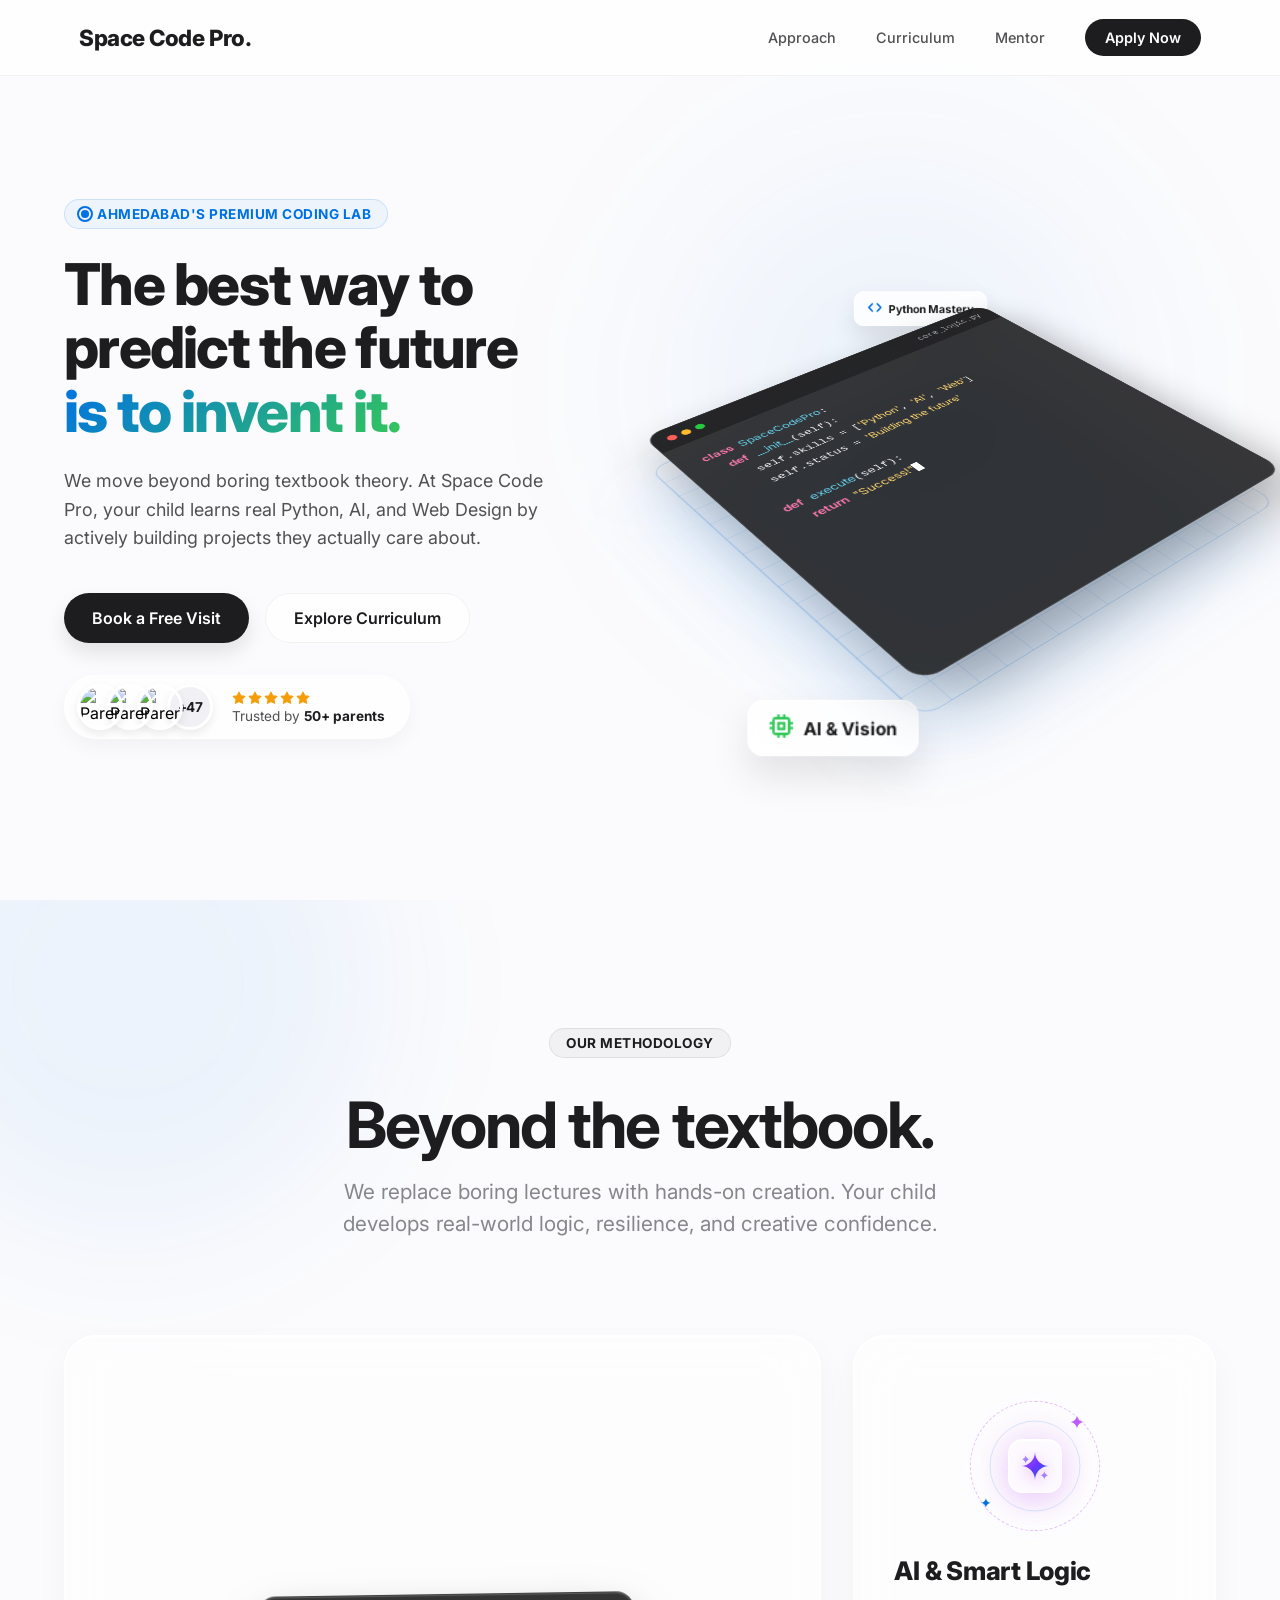
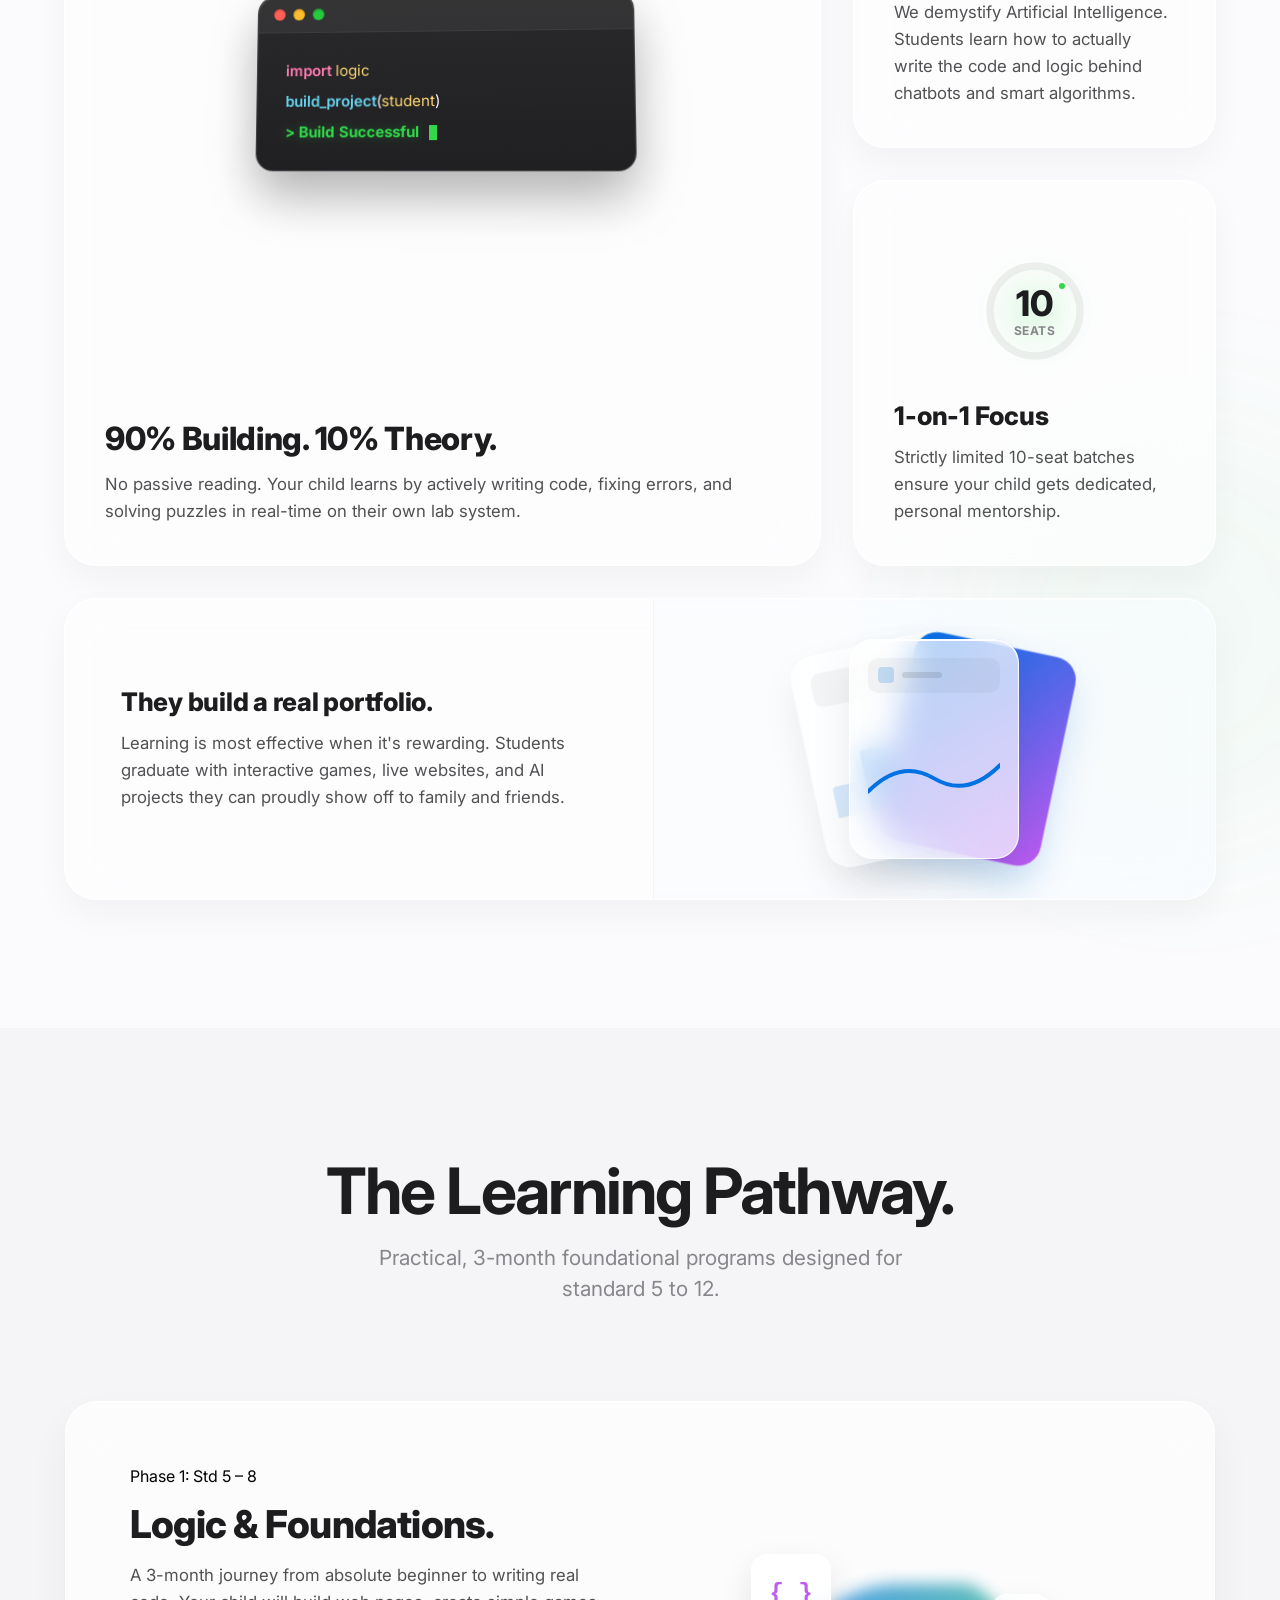
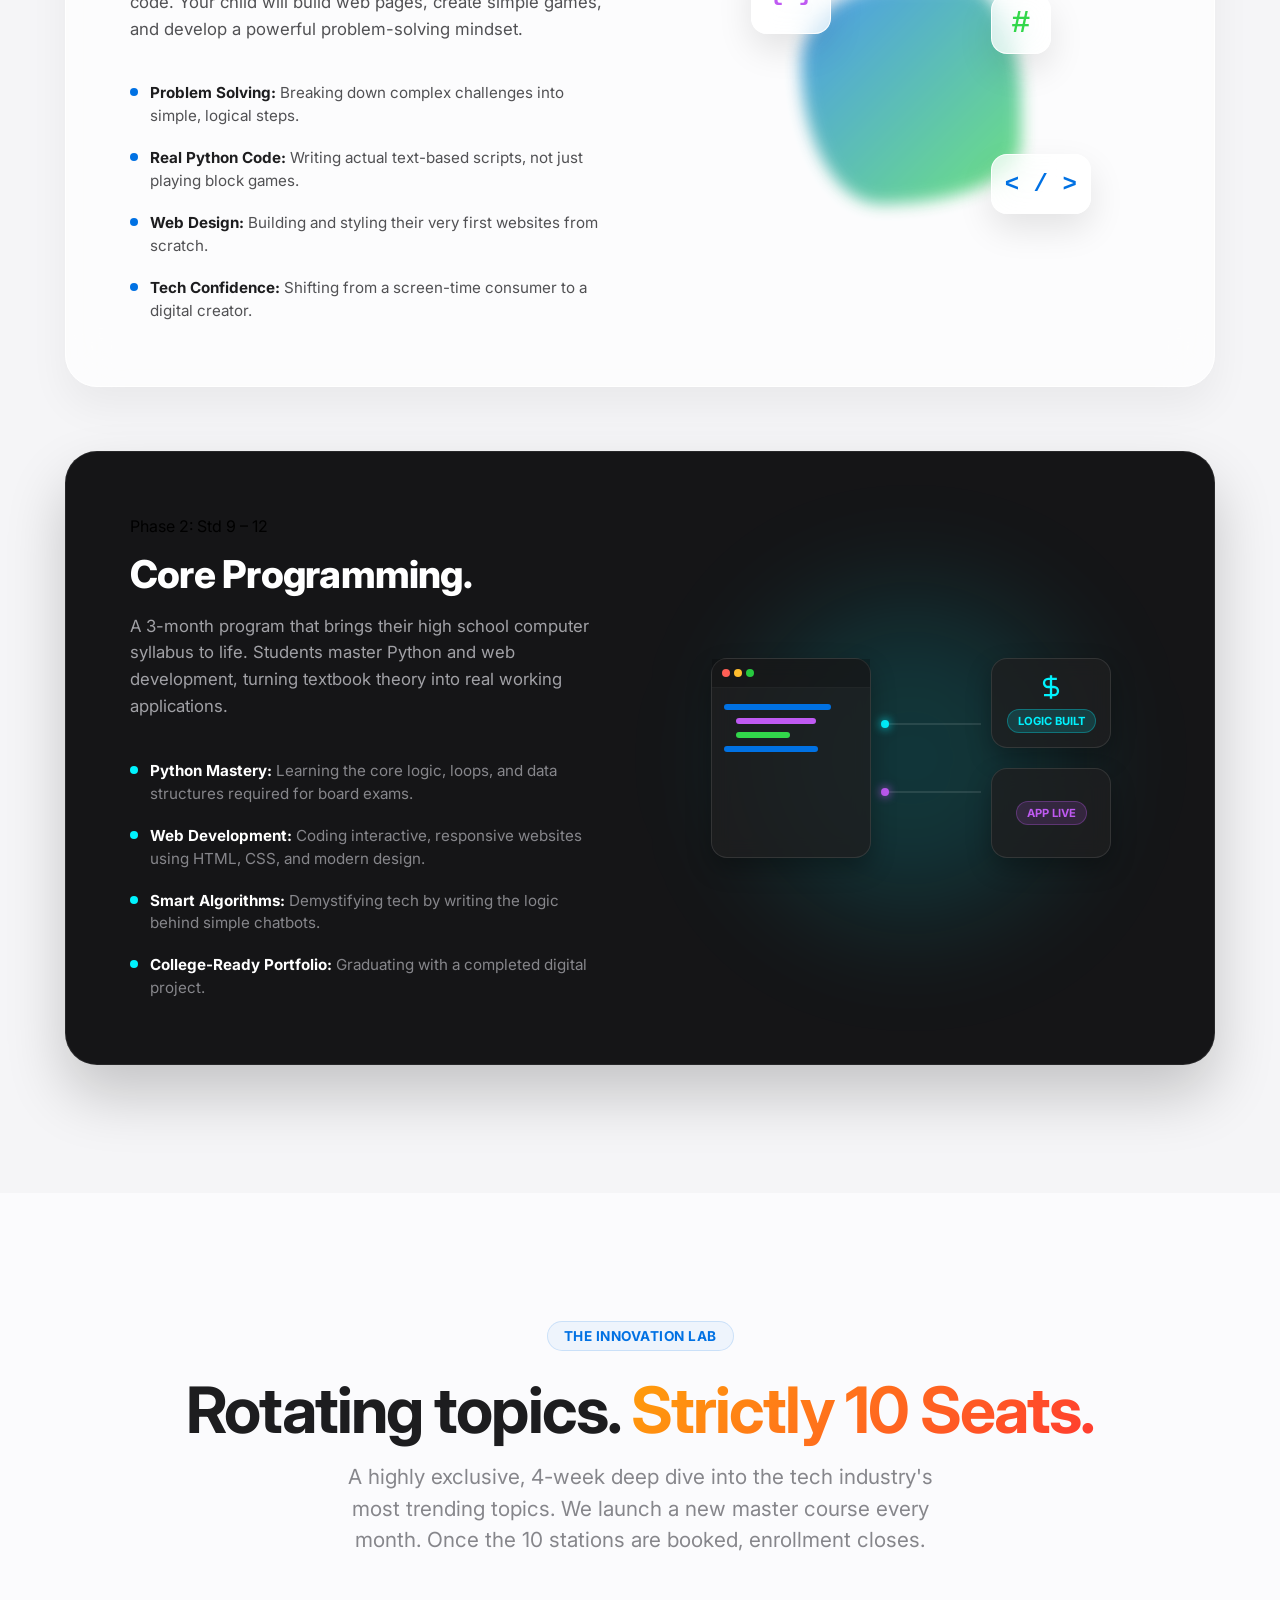
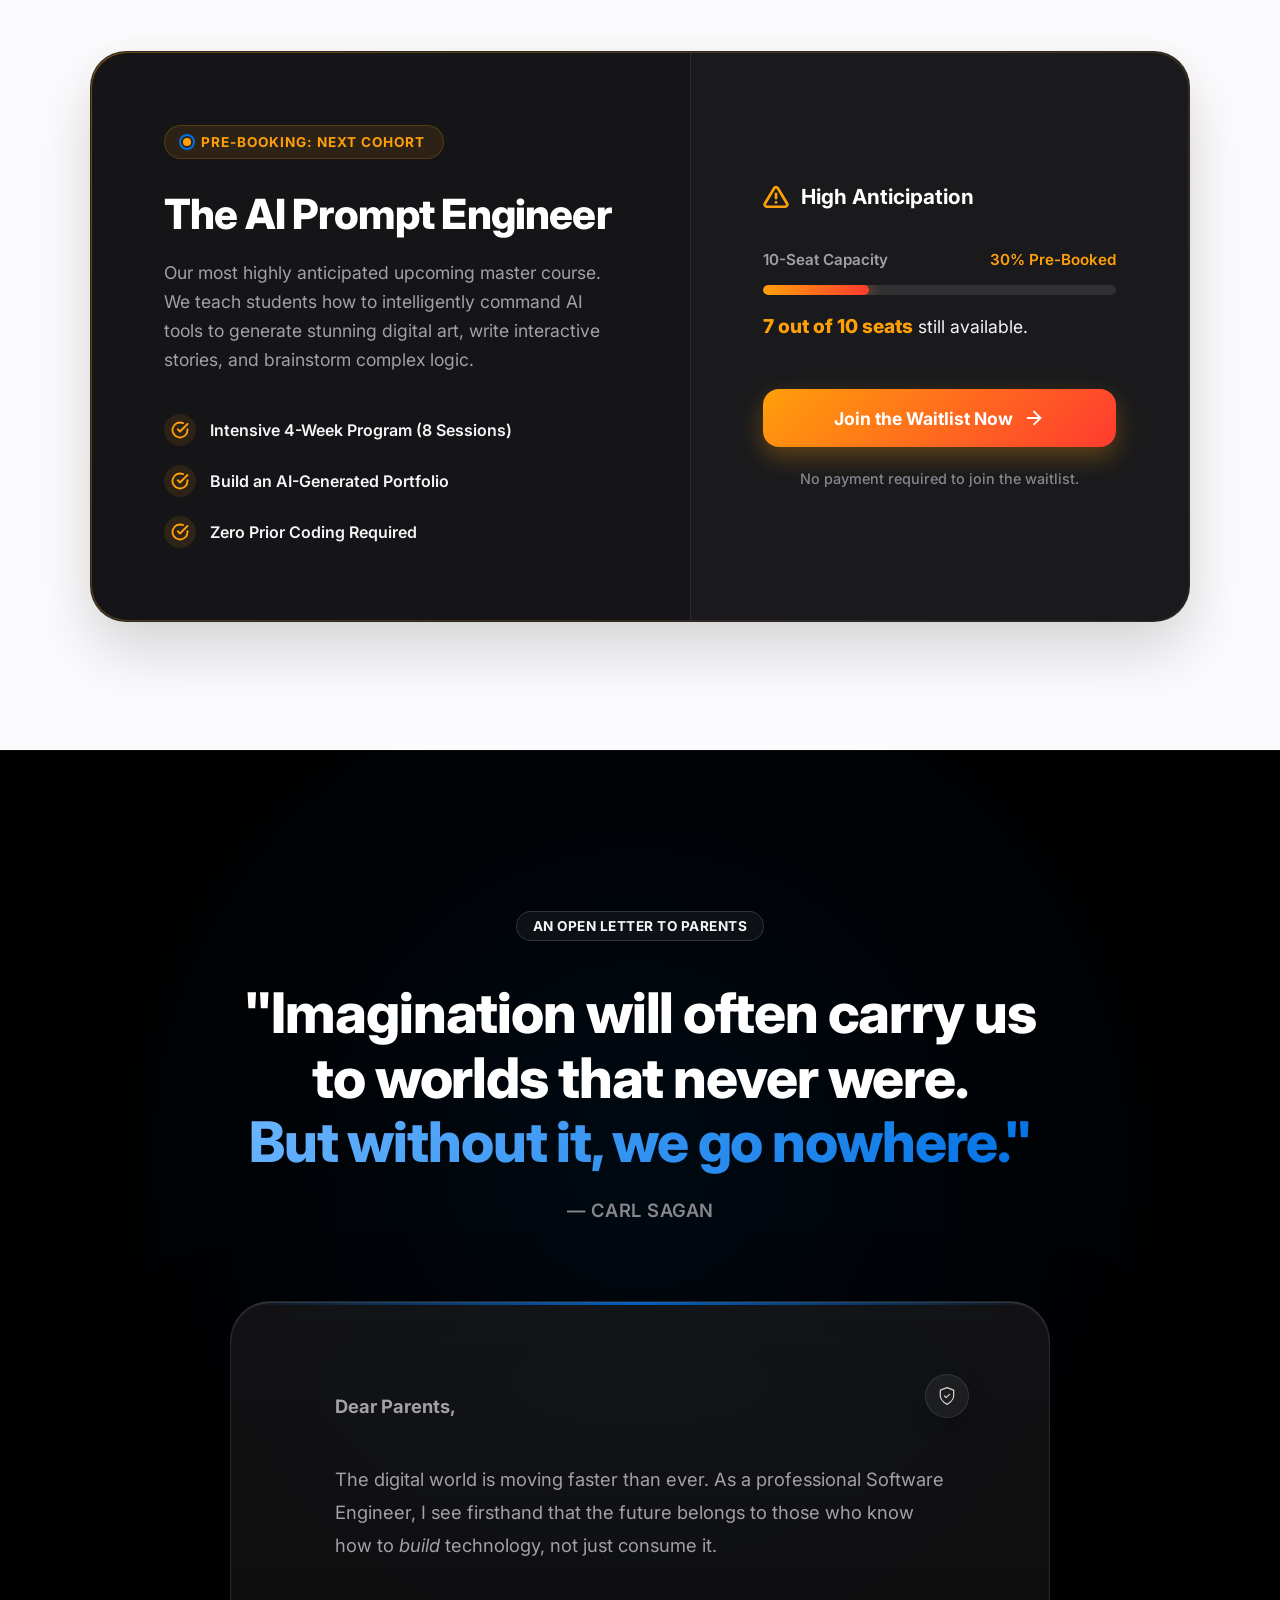
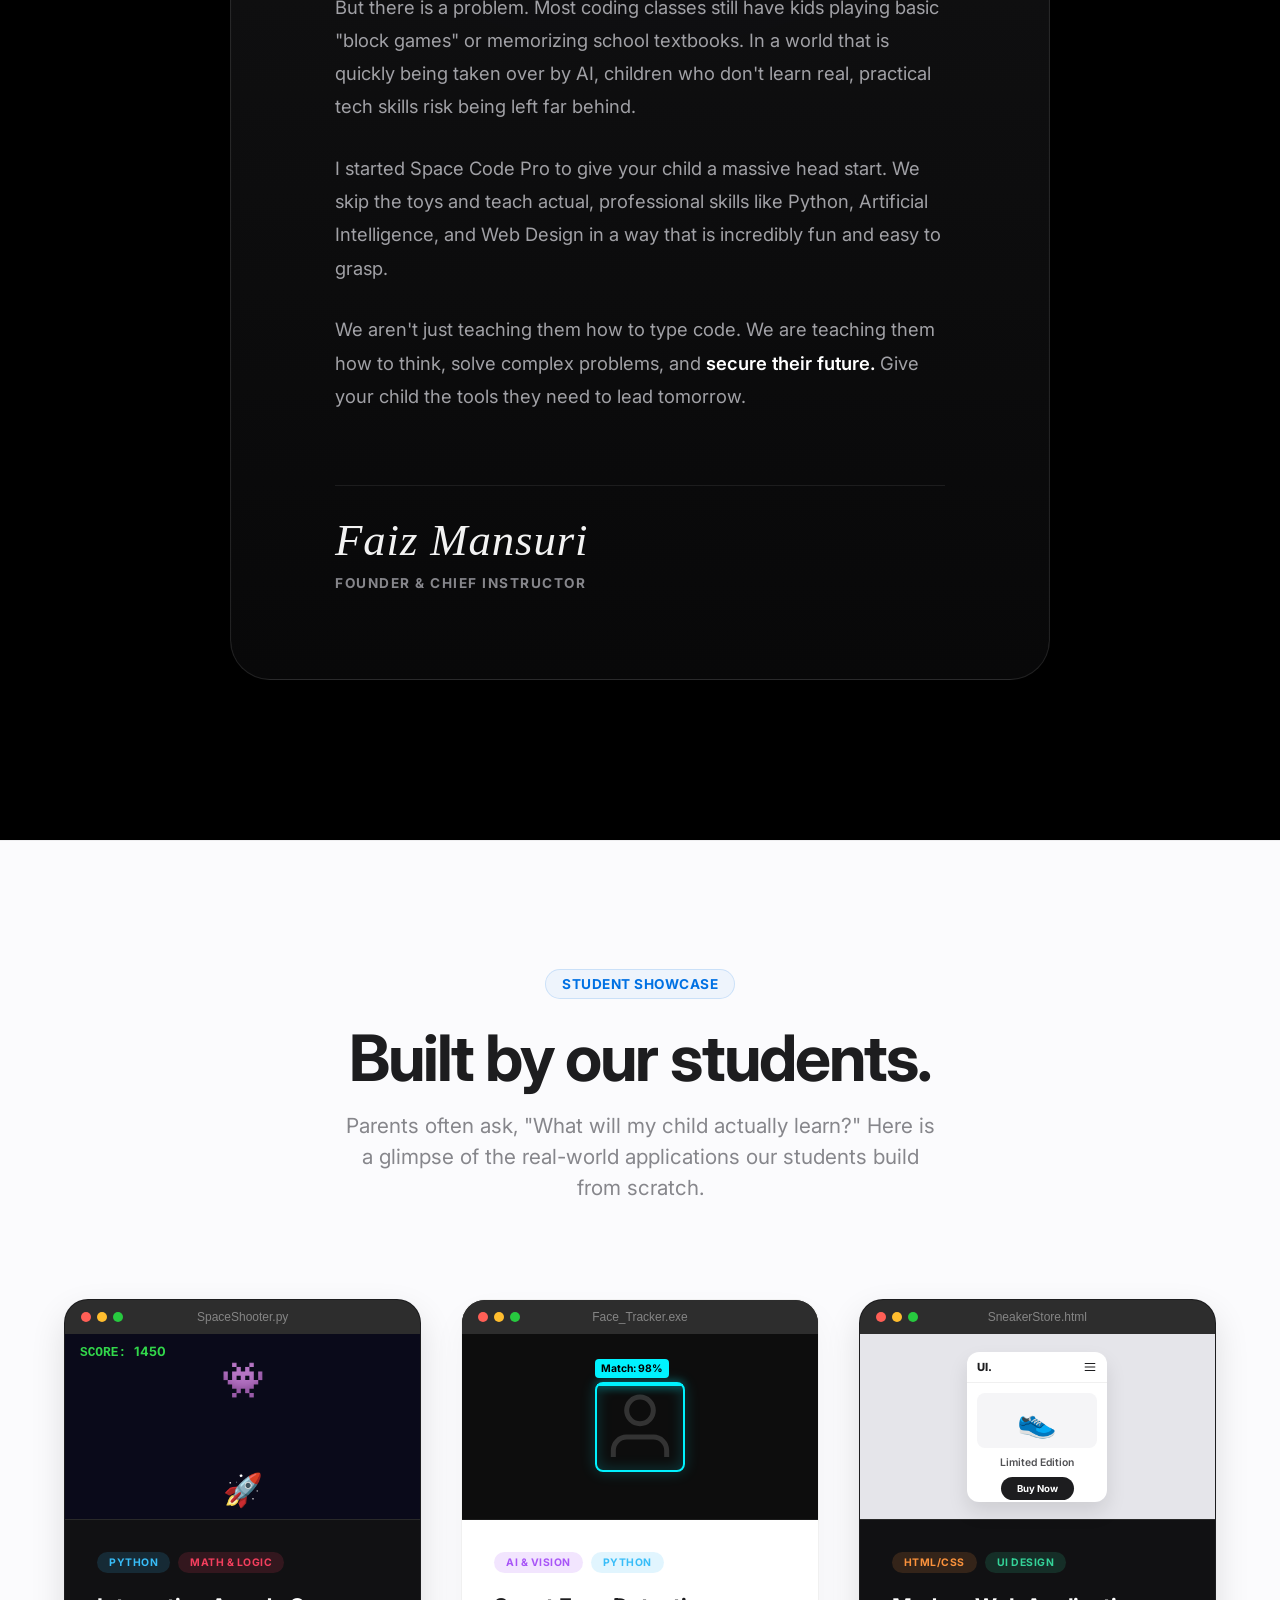
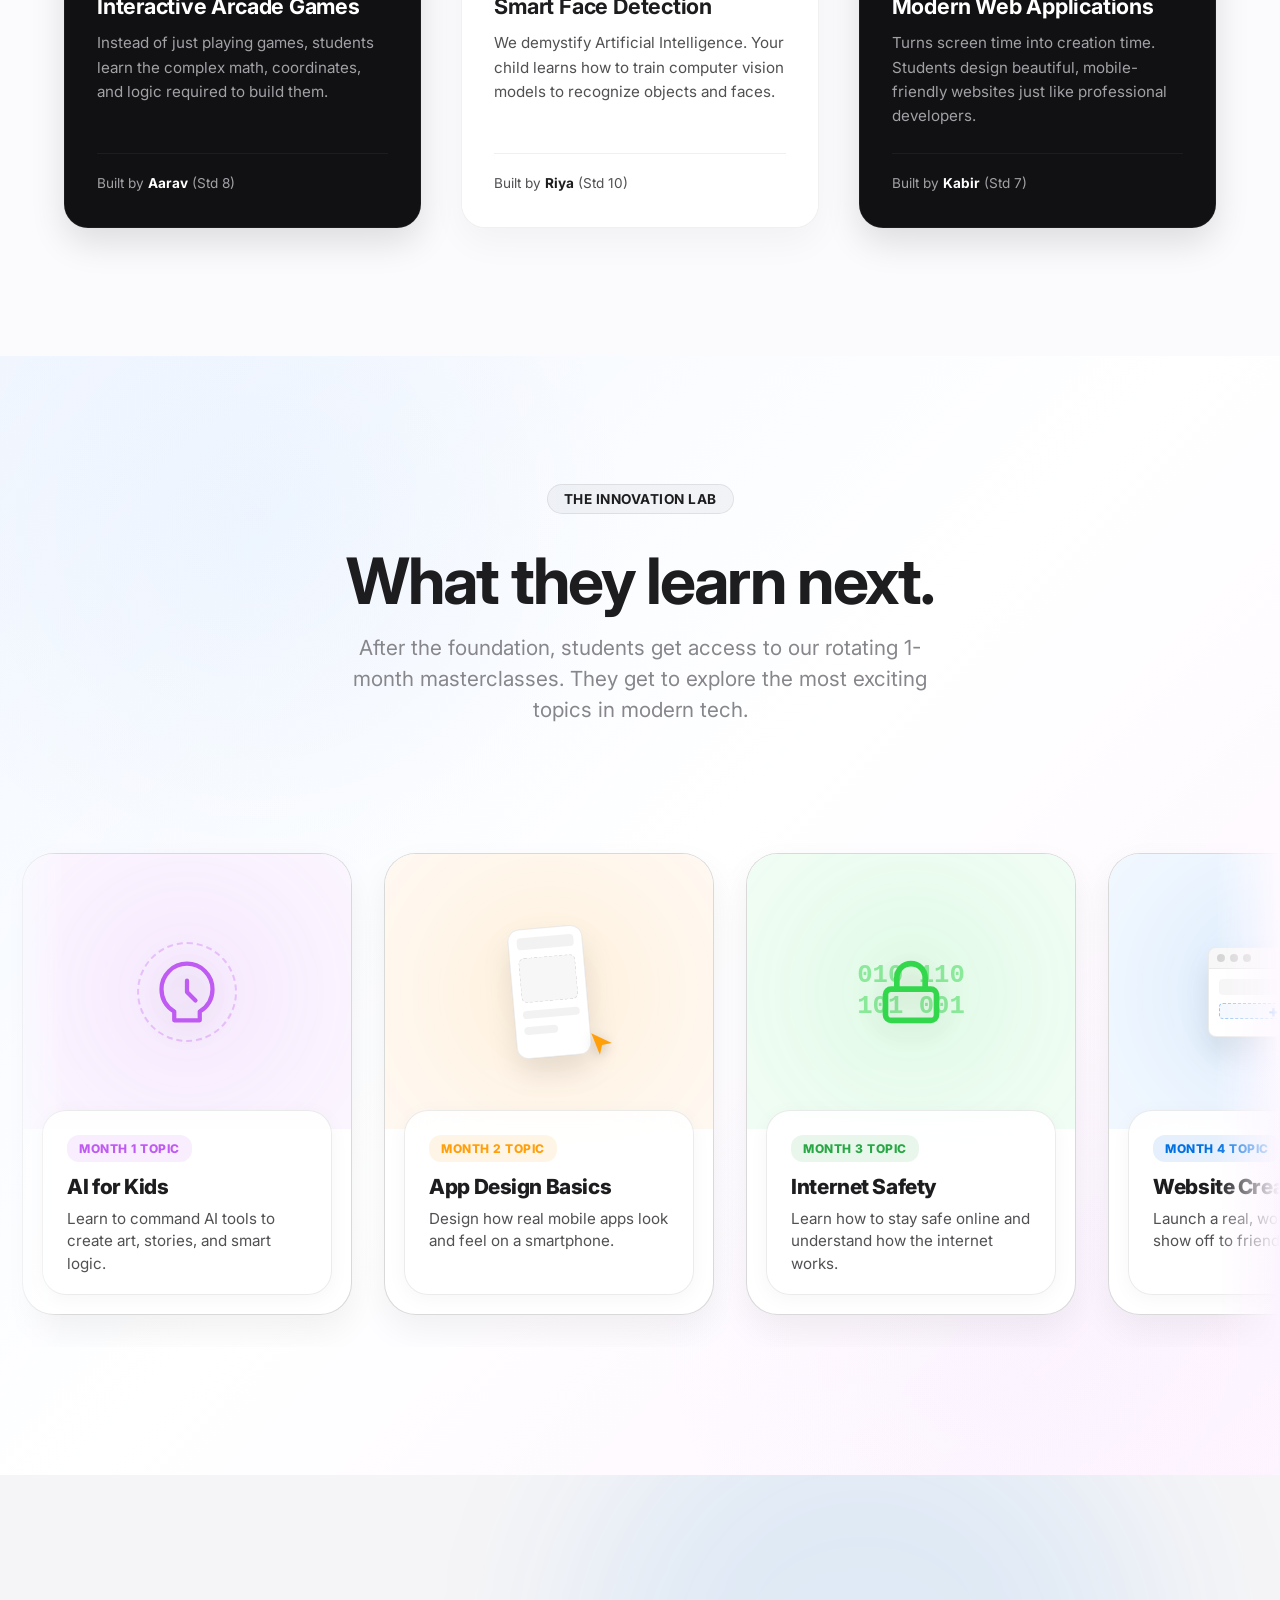
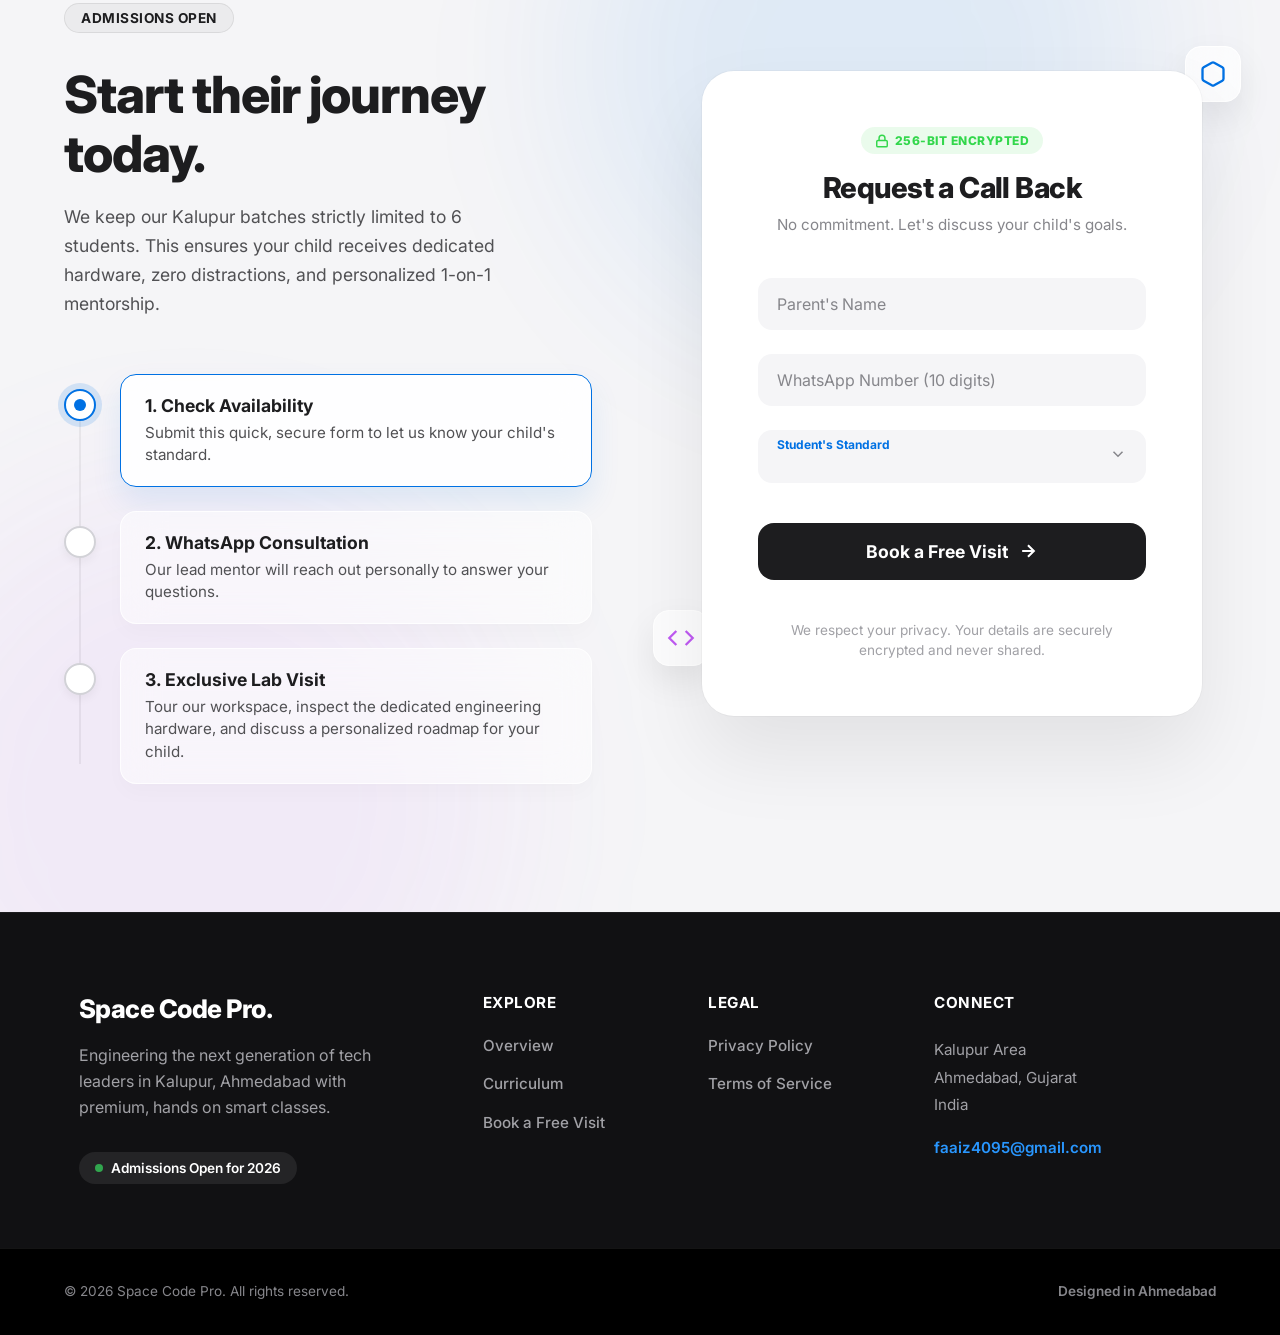
==== commit 10a40ef5: "free swipes on sections" ====
--- a/index.html
+++ b/index.html
@@ -3,8 +3,14 @@
 <head>
     <meta charset="UTF-8">
     <meta name="viewport" content="width=device-width, initial-scale=1.0">
-    <meta name="description" content="Space Code Pro - Ahmedabad's premier technology and coding lab for Standards 5-12.">
-    <title>Space Code Pro | Engineering the Future</title>
+    <!-- Premium SEO & Description -->
+    <meta name="description" content="Ahmedabad's ultra-premium technology and coding lab for Standards 5-12. Real software engineering, not block games. Book your free lab visit today.">
+    
+    <!-- Apple-Style Tab Title -->
+    <title>Space Code Pro — Engineering the Future.</title>
+    
+    <!-- Dynamic SVG Favicon (Shows a sleek blue/dark code icon in the browser tab) -->
+    <link rel="icon" type="image/svg+xml" href="data:image/svg+xml,<svg xmlns='http://www.w3.org/2000/svg' viewBox='0 0 100 100'><rect width='100' height='100' rx='25' fill='%230d0d0e'/><path d='M35 30 L15 50 L35 70 M65 30 L85 50 L65 70 M45 75 L55 25' stroke='%230071e3' stroke-width='8' stroke-linecap='round' stroke-linejoin='round' fill='none'/></svg>">
     
     <!-- Preconnect for fast font loading -->
     <link rel="preconnect" href="https://fonts.googleapis.com">
@@ -288,34 +294,34 @@
                 </div>
             </div>
 
-            <!-- Bento 4: Wide (Projects & Portfolio) -->
-            <div class="bento-card bento-wide glass-panel-ultra fade-up delay-1">
-                <div class="bento-text">
-                    <h3>They build a real portfolio.</h3>
-                    <p>Learning is most effective when it's rewarding. Students graduate with interactive games, live websites, and AI projects they can proudly show off to family and friends.</p>
-                </div>
-                <div class="bento-visual visual-cards">
-                    <!-- Interactive Ambient Orb -->
-                    <div class="cards-ambient-orb"></div>
-                    
-                    <!-- Fanning Premium Glass UI Cards (Upgraded Dashboards) -->
-                    <div class="glass-ui-card ui-card-1">
-                        <div class="ui-skeleton-header"></div>
-                        <div class="ui-skeleton-chart">
-                            <div class="bar h-40"></div><div class="bar h-80"></div><div class="bar h-60"></div><div class="bar h-100"></div>
-                        </div>
-                    </div>
-                    <div class="glass-ui-card ui-card-2">
-                        <div class="ui-skeleton-header"><div class="dot"></div><div class="line"></div></div>
-                        <div class="ui-skeleton-graph">
-                            <svg viewBox="0 0 100 40" fill="none" stroke="#0071e3" stroke-width="3" stroke-linecap="round"><path d="M0 30 Q 25 5, 50 20 T 100 10"/></svg>
-                        </div>
-                    </div>
-                    <div class="glass-ui-card ui-card-3">
-                        <div class="ui-icon"><svg viewBox="0 0 24 24" fill="none" stroke="#fff" stroke-width="2.5"><path d="M12 2L2 7l10 5 10-5-10-5z"></path><path d="M2 17l10 5 10-5"></path><path d="M2 12l10 5 10-5"></path></svg></div>
-                    </div>
-                </div>
-            </div>
+            <!-- Added tabindex="0" and ontouchstart="" to make it mobile-tap friendly -->
+<div class="bento-card bento-wide glass-panel-ultra fade-up delay-1" tabindex="0" ontouchstart="">
+    <div class="bento-text">
+        <h3>They build a real portfolio.</h3>
+        <p>Learning is most effective when it's rewarding. Students graduate with interactive games, live websites, and AI projects they can proudly show off to family and friends.</p>
+    </div>
+    <div class="bento-visual visual-cards">
+        <!-- Interactive Ambient Orb -->
+        <div class="cards-ambient-orb"></div>
+        
+        <!-- Fanning Premium Glass UI Cards -->
+        <div class="glass-ui-card ui-card-1">
+            <div class="ui-skeleton-header"></div>
+            <div class="ui-skeleton-chart">
+                <div class="bar h-40"></div><div class="bar h-80"></div><div class="bar h-60"></div><div class="bar h-100"></div>
+            </div>
+        </div>
+        <div class="glass-ui-card ui-card-2">
+            <div class="ui-skeleton-header"><div class="dot"></div><div class="line"></div></div>
+            <div class="ui-skeleton-graph">
+                <svg viewBox="0 0 100 40" fill="none" stroke="#0071e3" stroke-width="3" stroke-linecap="round"><path d="M0 30 Q 25 5, 50 20 T 100 10"/></svg>
+            </div>
+        </div>
+        <div class="glass-ui-card ui-card-3">
+            <div class="ui-icon"><svg viewBox="0 0 24 24" fill="none" stroke="#fff" stroke-width="2.5"><path d="M12 2L2 7l10 5 10-5-10-5z"></path><path d="M2 17l10 5 10-5"></path><path d="M2 12l10 5 10-5"></path></svg></div>
+        </div>
+    </div>
+</div>
 
         </div>
     </div>
--- a/style.css
+++ b/style.css
@@ -827,10 +827,32 @@
 .h-40 { height: 40%; } .h-80 { height: 80%; background: #0071e3 !important; } .h-60 { height: 60%; } .h-100 { height: 100%; }
 .ui-skeleton-graph { flex: 1; display: flex; align-items: center; justify-content: center; margin-top: 10px; }
 
-/* The Dramatic Hover Fan Effect */
-.bento-wide:hover .ui-card-1 { transform: translateX(-110px) rotate(-18deg) translateZ(-20px); box-shadow: 0 25px 50px rgba(0,0,0,0.12); }
-.bento-wide:hover .ui-card-2 { transform: translateY(-15px) scale(1.05); box-shadow: 0 30px 60px rgba(0,0,0,0.12); }
-.bento-wide:hover .ui-card-3 { transform: translateX(110px) rotate(18deg) translateZ(-30px); box-shadow: 0 30px 60px rgba(191,90,242,0.3); }
+.bento-wide:hover .cards-ambient-orb,
+.bento-wide:focus .cards-ambient-orb,
+.bento-wide:active .cards-ambient-orb { 
+    opacity: 1; transform: translate(-50%, -50%) scale(1.5); 
+}
+
+.bento-wide:hover .ui-card-1,
+.bento-wide:focus .ui-card-1,
+.bento-wide:active .ui-card-1 { 
+    transform: translateX(-110px) rotate(-18deg) translateZ(-20px); 
+    box-shadow: 0 25px 50px rgba(0,0,0,0.12); 
+}
+
+.bento-wide:hover .ui-card-2,
+.bento-wide:focus .ui-card-2,
+.bento-wide:active .ui-card-2 { 
+    transform: translateY(-15px) scale(1.05); 
+    box-shadow: 0 30px 60px rgba(0,0,0,0.12); 
+}
+
+.bento-wide:hover .ui-card-3,
+.bento-wide:focus .ui-card-3,
+.bento-wide:active .ui-card-3 { 
+    transform: translateX(110px) rotate(18deg) translateZ(-30px); 
+    box-shadow: 0 30px 60px rgba(191,90,242,0.3); 
+}
 
 /* ==========================================================================
    FLAWLESS MOBILE RESPONSIVENESS
@@ -861,6 +883,20 @@
     .bento-wide { padding: 2rem; }
     .ui-card-1 { transform: translateX(-35px) rotate(-10deg) translateZ(-20px); }
     .ui-card-3 { transform: translateX(35px) rotate(10deg) translateZ(-40px); }
+}
+@media (max-width: 768px) {
+    /* Reduce the fan-out distance for narrow phone screens */
+    .bento-wide:hover .ui-card-1,
+    .bento-wide:focus .ui-card-1,
+    .bento-wide:active .ui-card-1 { 
+        transform: translateX(-70px) rotate(-15deg) translateZ(-20px); 
+    }
+    
+    .bento-wide:hover .ui-card-3,
+    .bento-wide:focus .ui-card-3,
+    .bento-wide:active .ui-card-3 { 
+        transform: translateX(70px) rotate(15deg) translateZ(-30px); 
+    }
 }
 /* ==========================================================================
    CURRICULUM SECTION (Apple Aesthetic Layout)
@@ -2043,26 +2079,41 @@
 
 .notice-board-bespoke .content-wrapper { padding: 0 5%; }
 
-/* --- THE FLAWLESS INFINITE MARQUEE --- */
-/* (The rest of your CSS starting from .marquee-wrapper remains exactly the same below here!) */
-/* --- THE FLAWLESS INFINITE MARQUEE --- */
+/* --- NATIVE SWIPE + AUTO-SCROLL MARQUEE --- */
 .marquee-wrapper {
-    position: relative; width: 100%; margin-top: 4rem; display: flex; overflow: hidden;
-    /* Hardware acceleration for buttery smooth scrolling */
-    transform: translateZ(0); 
+    position: relative; width: 100%; margin-top: 4rem; display: flex; 
+    
+    /* Enable Native Touch Scrolling */
+    overflow-x: auto; 
+    overflow-y: hidden;
+    -webkit-overflow-scrolling: touch;
+    scroll-behavior: auto; /* Handled by JS */
+    
+    /* Hide scrollbars for a clean Apple look */
+    scrollbar-width: none; /* Firefox */
+    -ms-overflow-style: none;  /* IE and Edge */
+    /* Fades the edges beautifully so cards don't cut off sharply */
+    -webkit-mask-image: linear-gradient(90deg, transparent, #000 5%, #000 95%, transparent);
+    mask-image: linear-gradient(90deg, transparent, #000 5%, #000 95%, transparent);
+}
+
+.marquee-wrapper::-webkit-scrollbar {
+    display: none; /* Chrome, Safari and Opera */
 }
 
 .marquee-track {
-    display: flex; gap: 2rem; padding: 2rem 0;
+    display: flex; gap: 2rem; padding: 2rem 5%;
     width: max-content; 
-    will-change: transform; 
+    cursor: grab; /* Shows the grab hand on desktop */
+}
+
+.marquee-track:active {
+    cursor: grabbing; /* Closes hand when dragging */
 }
 
 .marquee-group {
     display: flex; gap: 2rem; flex-shrink: 0;
-    animation: scroll-x 70s linear infinite;
-    cursor: grab;
-    will-change: transform;
+    /* CSS animation removed — handled seamlessly by JavaScript now */
 }
 
 .marquee-track:hover .marquee-group { animation-play-state: paused; }
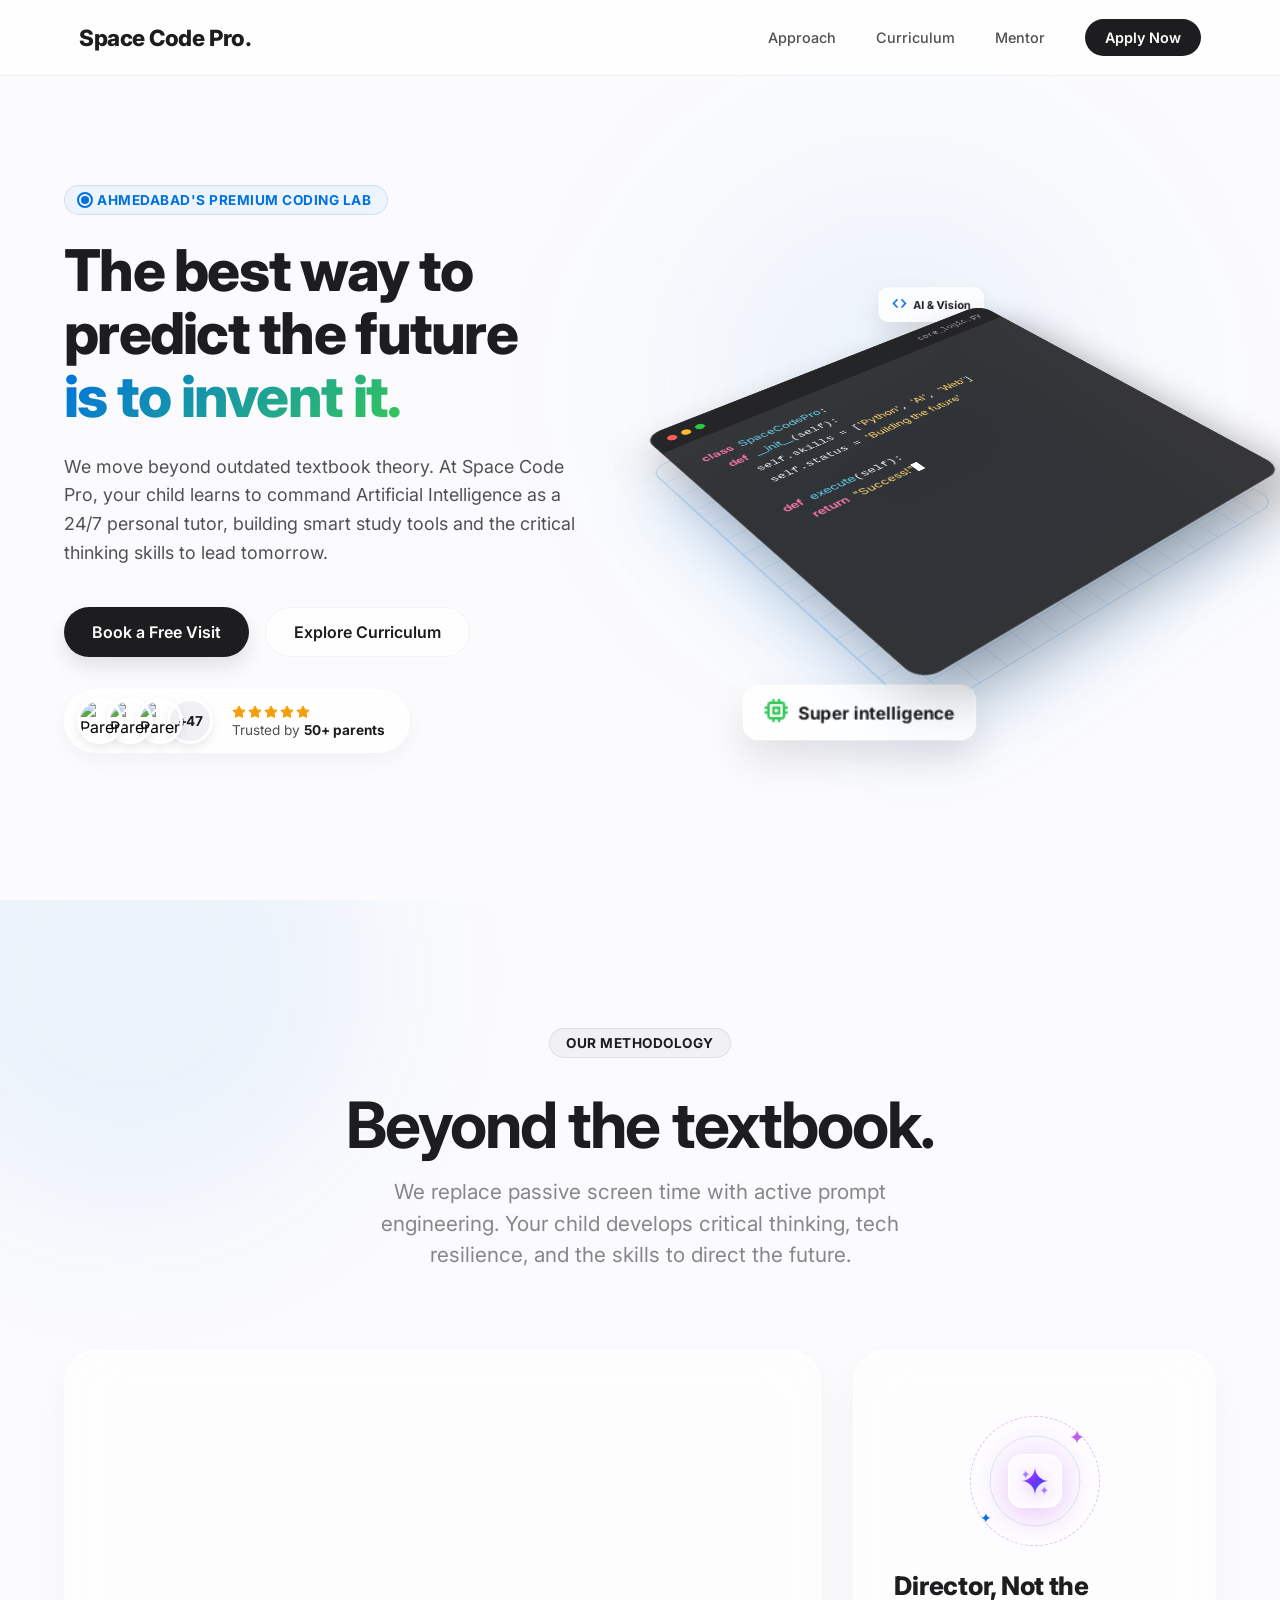
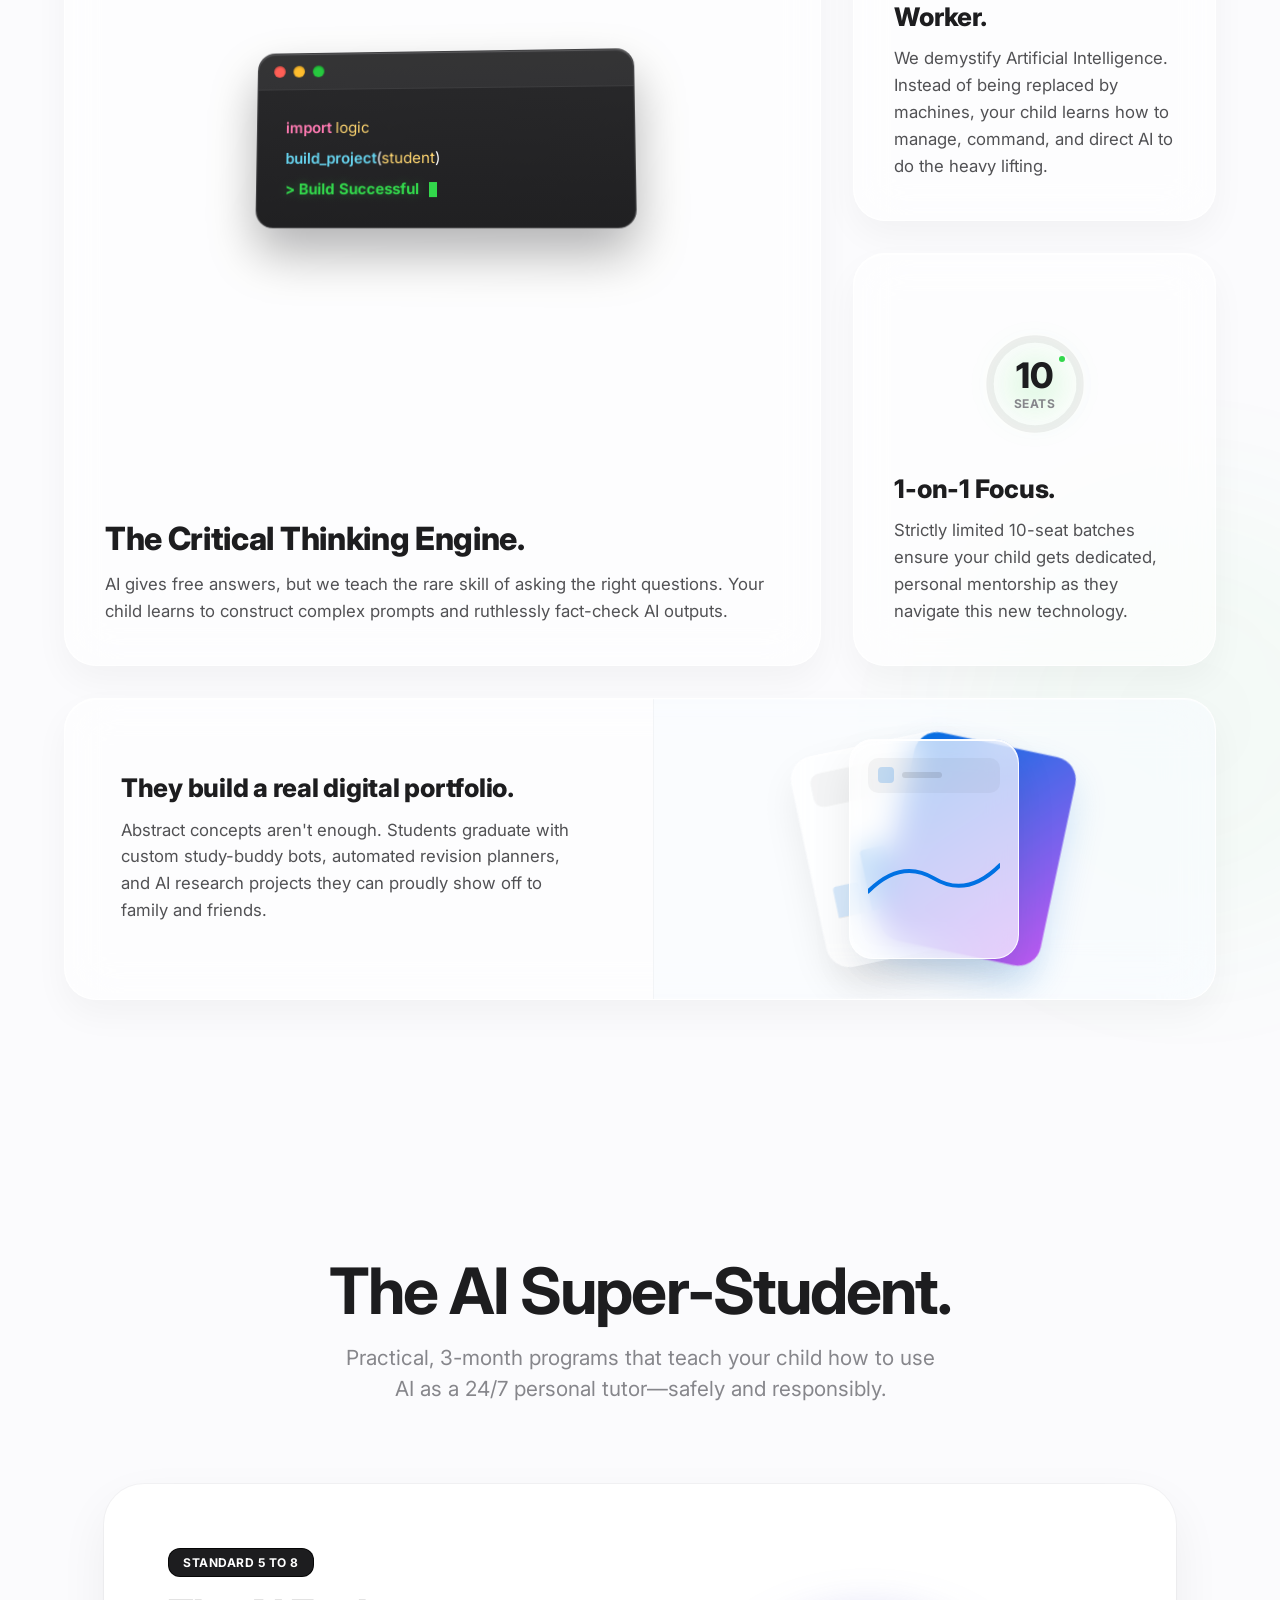
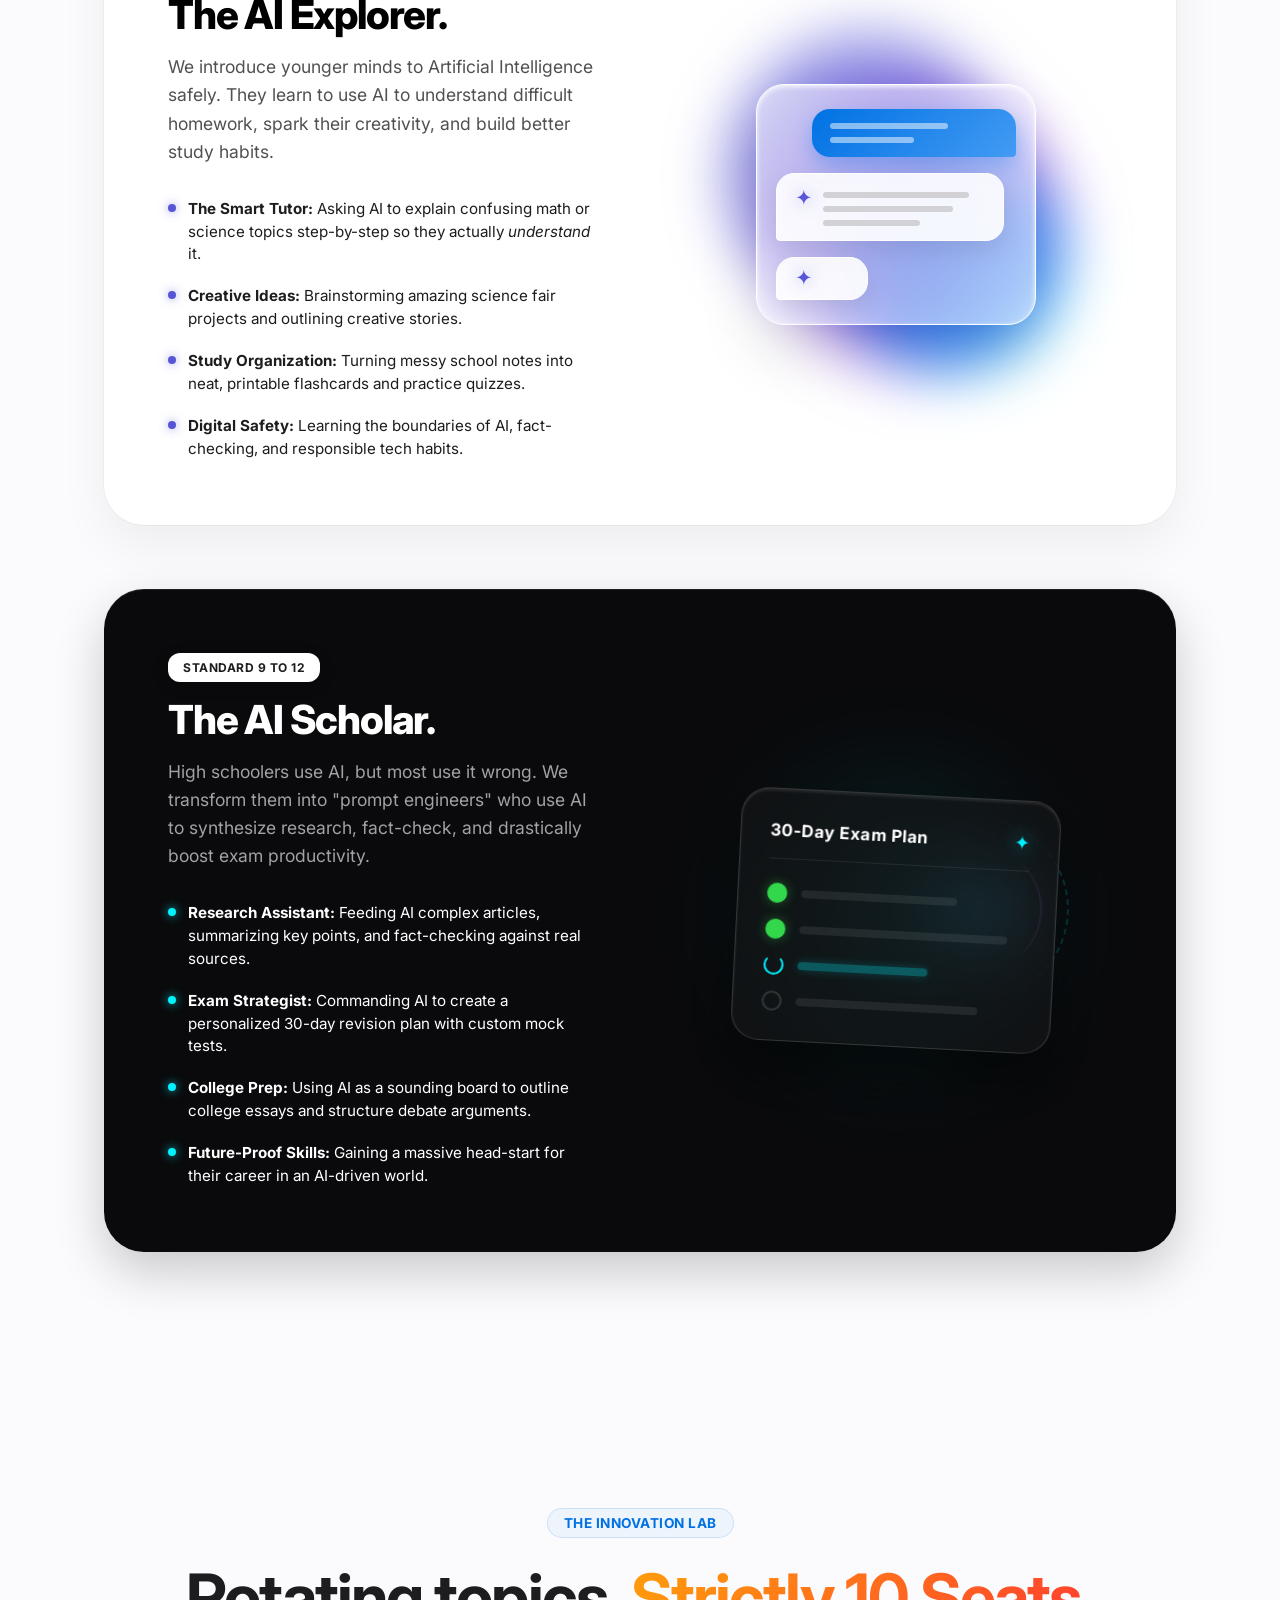
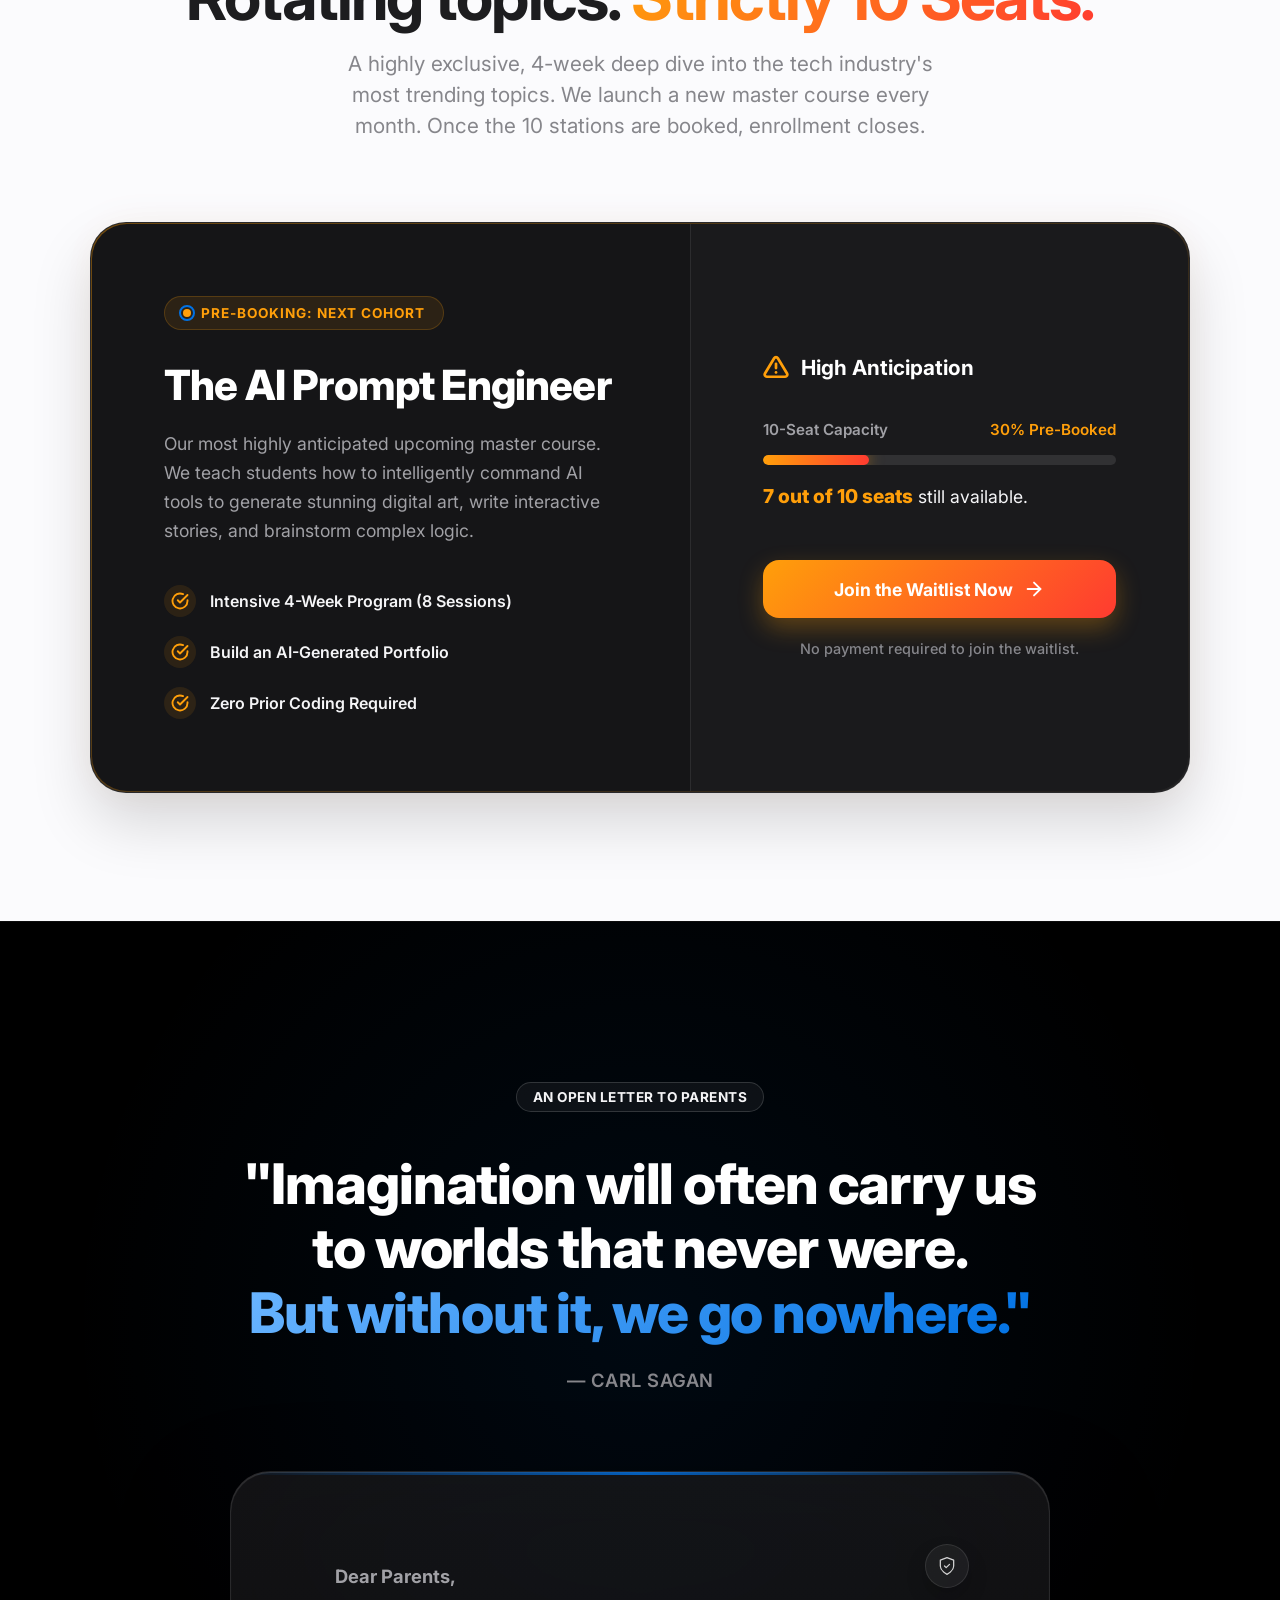
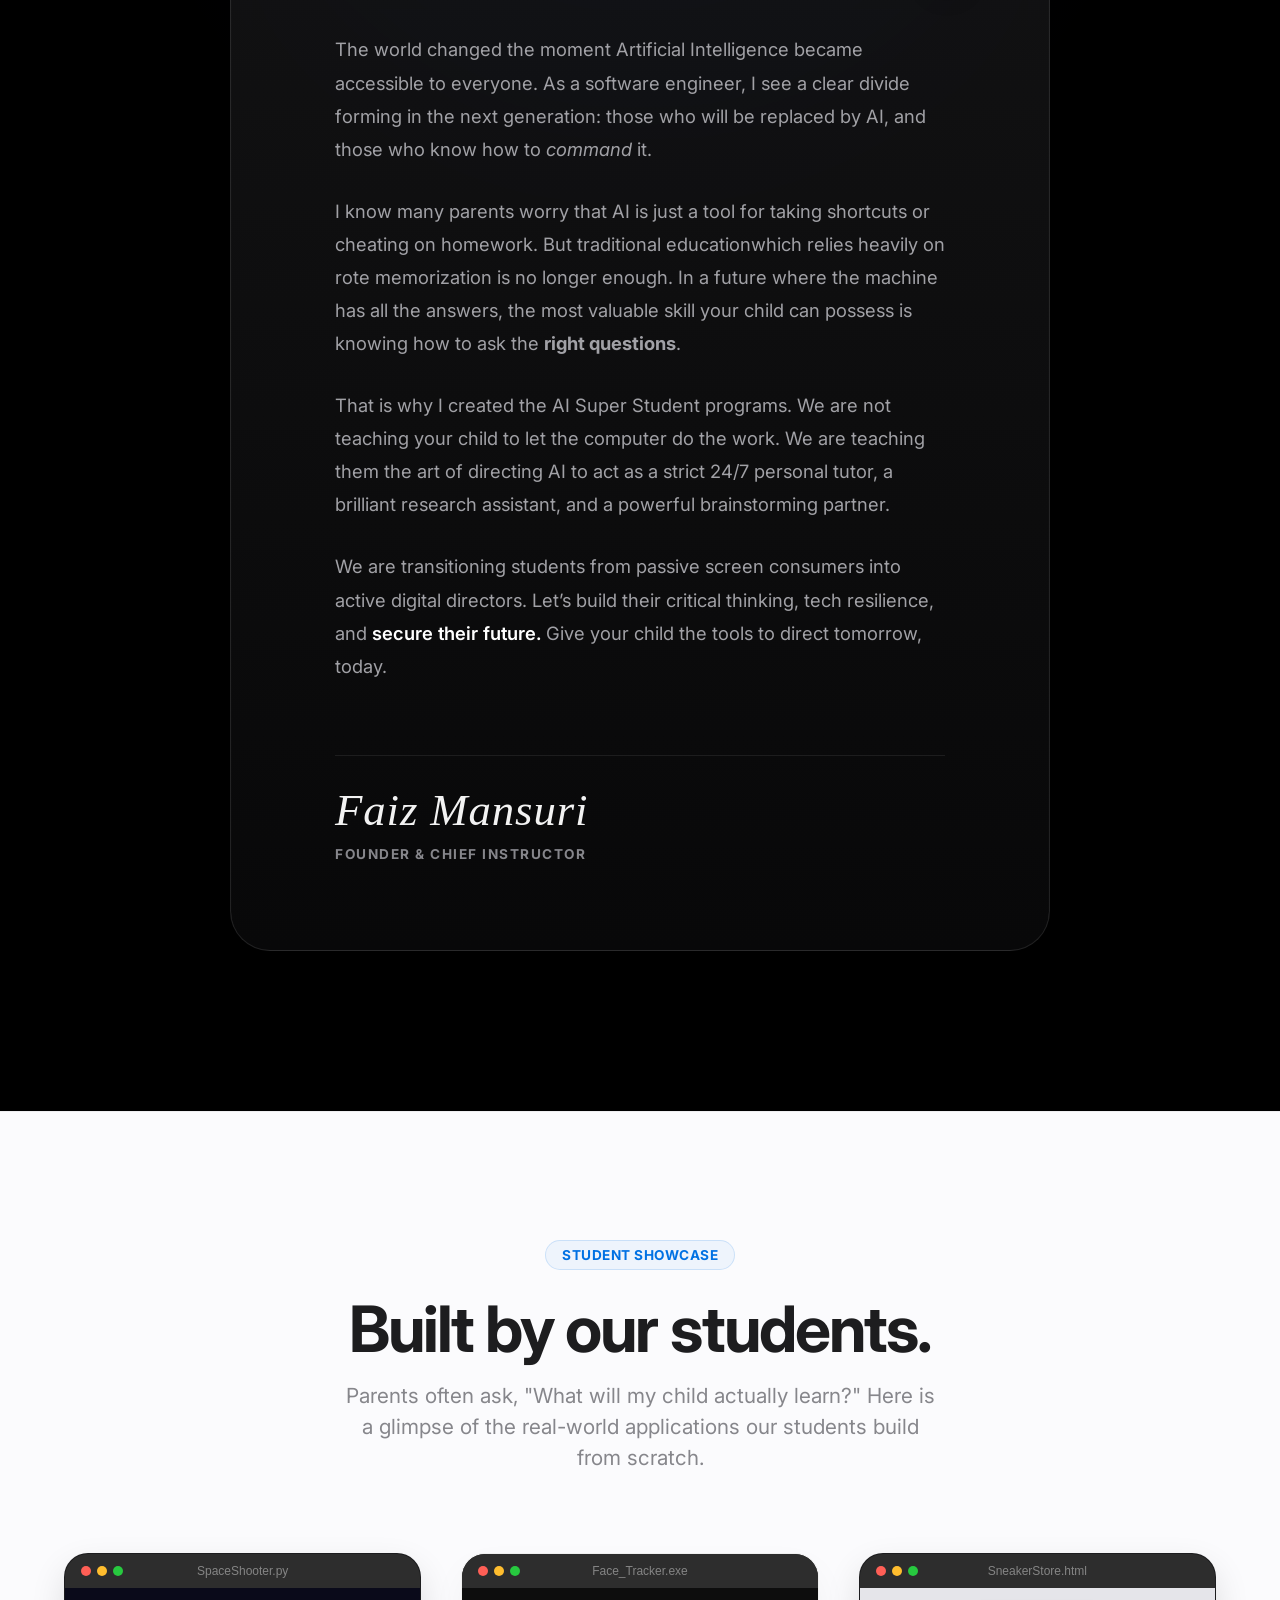
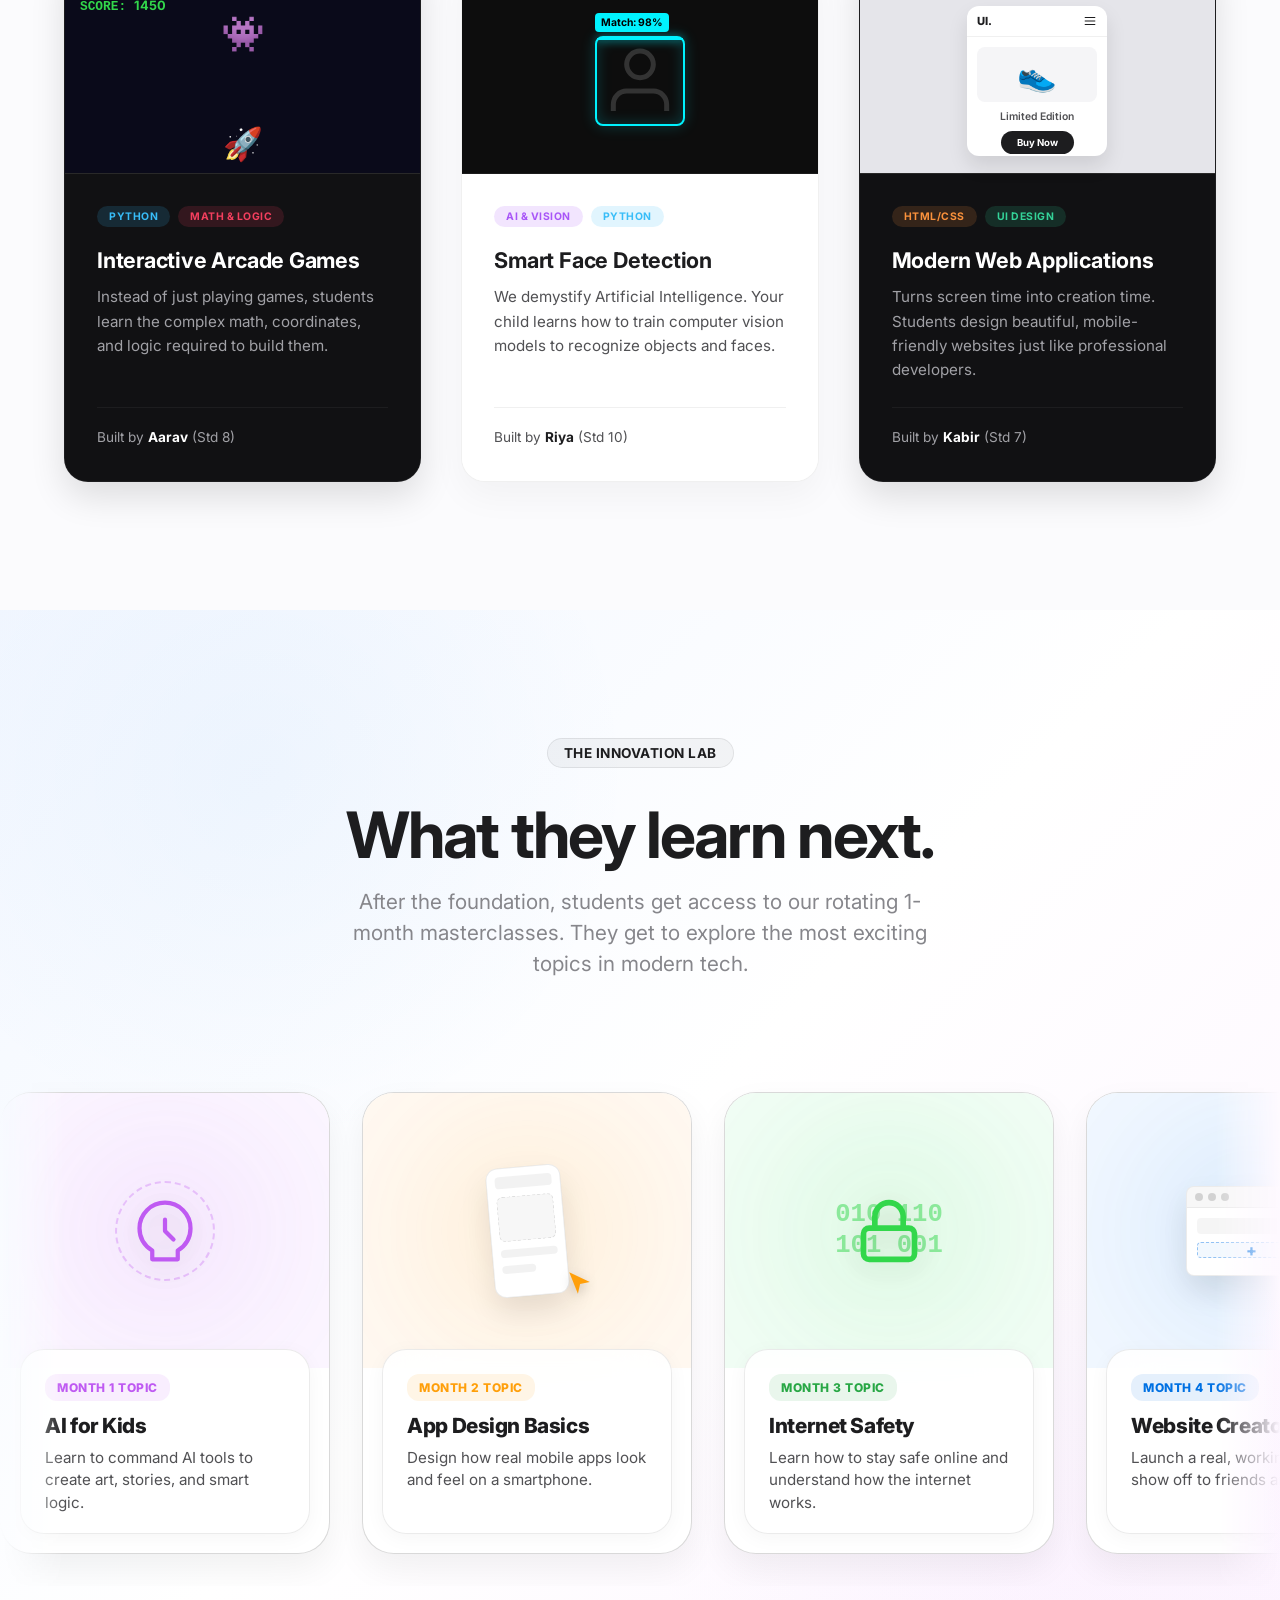
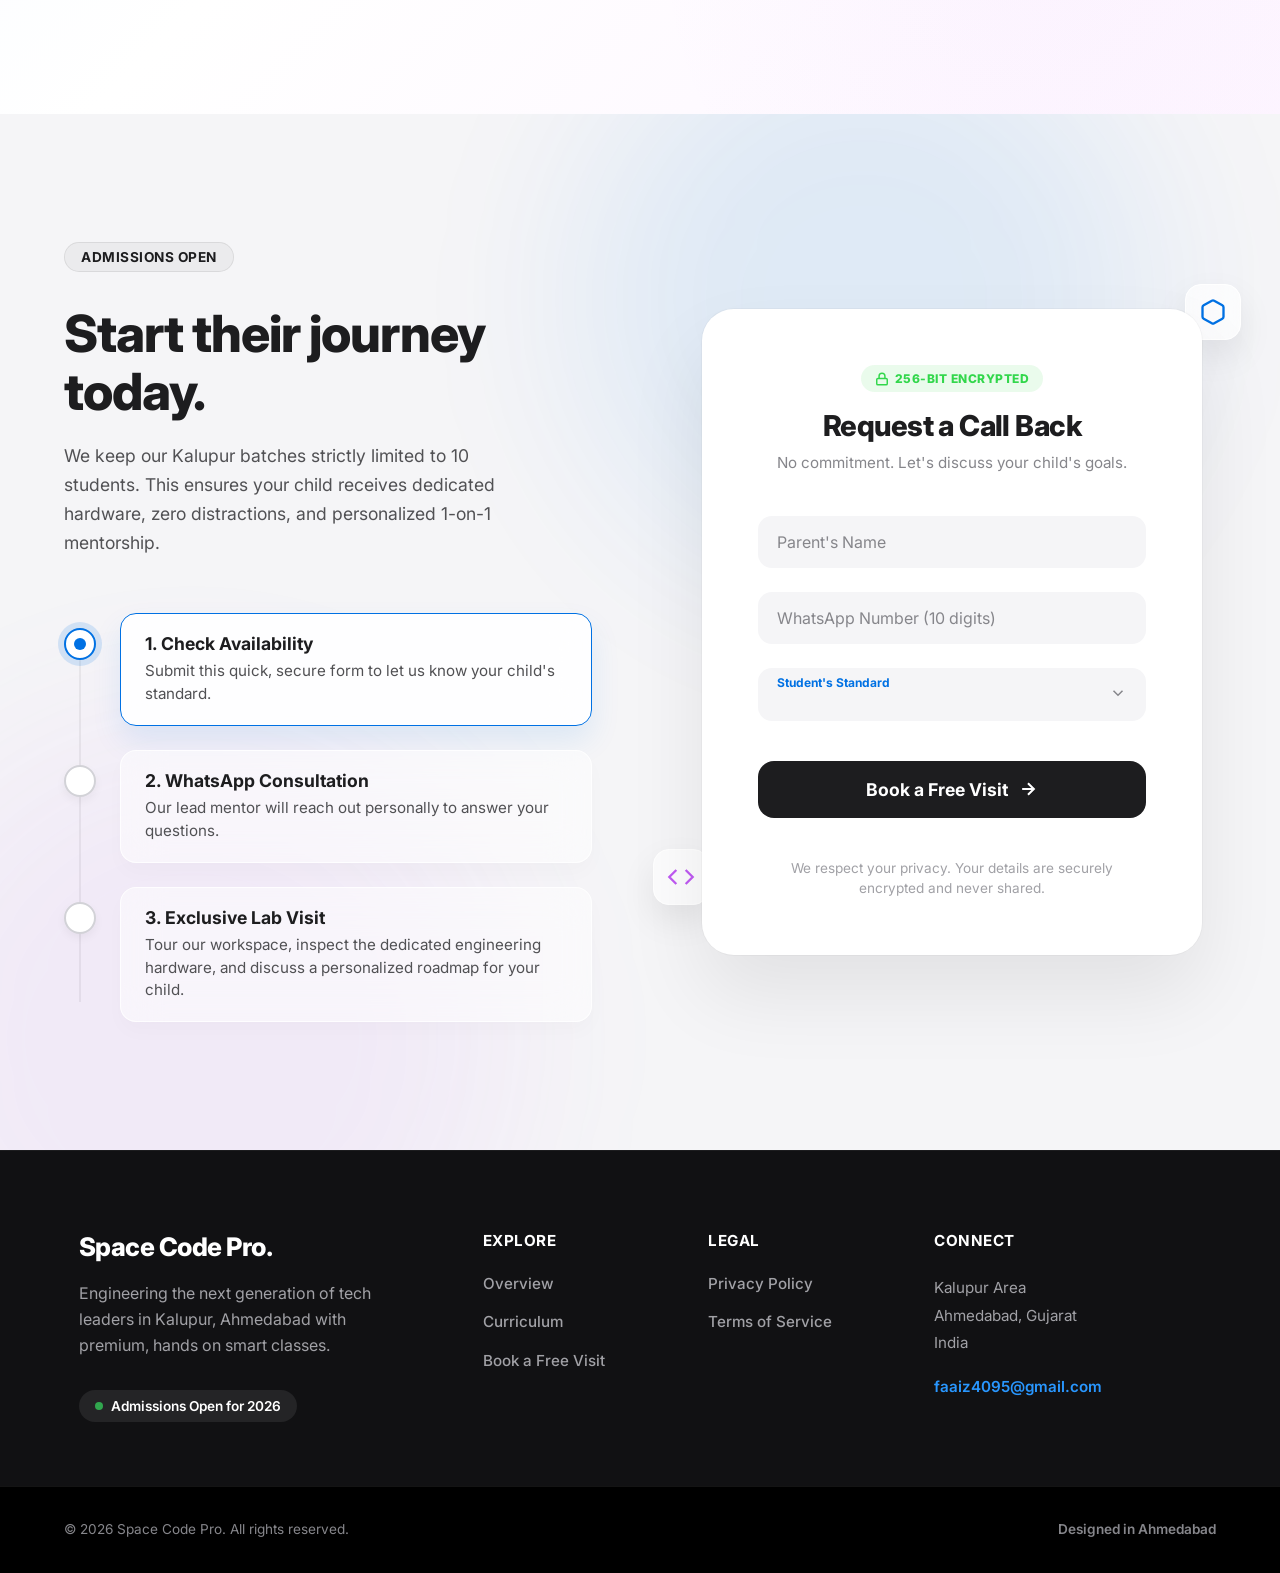
==== commit 9056d9e8: "updated legal" ====
--- a/index.html
+++ b/index.html
@@ -85,8 +85,8 @@
                 </h1>
                 
                 <p class="hero-subtitle-bespoke fade-up delay-2">
-                    We move beyond boring textbook theory. At Space Code Pro, your child learns real Python, AI, and Web Design by actively building projects they actually care about.
-                </p>
+    We move beyond outdated textbook theory. At Space Code Pro, your child learns to command Artificial Intelligence as a 24/7 personal tutor, building smart study tools and the critical thinking skills to lead tomorrow.
+</p>
                 
                 <div class="hero-action-area fade-up delay-3">
                     <div class="btn-group-row">
@@ -156,7 +156,7 @@
                                     <polyline points="8 6 2 12 8 18"></polyline>
                                 </svg>
                             </span> 
-                            Python Mastery
+                            AI & Vision
                         </div>
                         
                         <div class="iso-badge badge-2 glass-panel">
@@ -170,7 +170,7 @@
                                     <line x1="1" y1="9" x2="4" y2="9"></line><line x1="1" y1="14" x2="4" y2="14"></line>
                                 </svg>
                             </span> 
-                            AI & Vision
+                            Super intelligence
                         </div>
 
                     </div>
@@ -195,13 +195,13 @@
         <div class="section-heading-center fade-up">
             <span class="hero-badge-pill dark-pill">Our Methodology</span>
             <h2 class="apple-heading">Beyond the textbook.</h2>
-            <p class="apple-subheading">We replace boring lectures with hands-on creation. Your child develops real-world logic, resilience, and creative confidence.</p>
+            <p class="apple-subheading">We replace passive screen time with active prompt engineering. Your child develops critical thinking, tech resilience, and the skills to direct the future.</p>
         </div>
 
         <!-- The Premium Bento Grid -->
         <div class="apple-bento-grid">
             
-            <!-- Bento 1: Large (Active Learning) -->
+            <!-- Bento 1: Large (Critical Thinking) -->
             <div class="bento-card bento-large glass-panel-ultra fade-up delay-1">
                 <div class="bento-visual visual-terminal">
                     <!-- Glowing Backlight -->
@@ -218,12 +218,12 @@
                     </div>
                 </div>
                 <div class="bento-text">
-                    <h3>90% Building. 10% Theory.</h3>
-                    <p>No passive reading. Your child learns by actively writing code, fixing errors, and solving puzzles in real-time on their own lab system.</p>
-                </div>
-            </div>
-
-           <!-- Bento 2: Medium (AI & Smart Logic) -->
+                    <h3>The Critical Thinking Engine.</h3>
+                    <p>AI gives free answers, but we teach the rare skill of asking the right questions. Your child learns to construct complex prompts and ruthlessly fact-check AI outputs.</p>
+                </div>
+            </div>
+
+           <!-- Bento 2: Medium (Director, Not Worker) -->
             <div class="bento-card bento-medium glass-panel-ultra fade-up delay-2">
                 
                 <div class="bento-visual visual-ai">
@@ -261,8 +261,8 @@
                 </div>
 
                 <div class="bento-text">
-                    <h3>AI & Smart Logic</h3>
-                    <p>We demystify Artificial Intelligence. Students learn how to actually write the code and logic behind chatbots and smart algorithms.</p>
+                    <h3>Director, Not the Worker.</h3>
+                    <p>We demystify Artificial Intelligence. Instead of being replaced by machines, your child learns how to manage, command, and direct AI to do the heavy lifting.</p>
                 </div>
             </div>
 
@@ -289,51 +289,52 @@
                     </div>
                 </div>
                 <div class="bento-text">
-                    <h3>1-on-1 Focus</h3>
-                    <p>Strictly limited 10-seat batches ensure your child gets dedicated, personal mentorship.</p>
-                </div>
-            </div>
-
-            <!-- Added tabindex="0" and ontouchstart="" to make it mobile-tap friendly -->
-<div class="bento-card bento-wide glass-panel-ultra fade-up delay-1" tabindex="0" ontouchstart="">
-    <div class="bento-text">
-        <h3>They build a real portfolio.</h3>
-        <p>Learning is most effective when it's rewarding. Students graduate with interactive games, live websites, and AI projects they can proudly show off to family and friends.</p>
-    </div>
-    <div class="bento-visual visual-cards">
-        <!-- Interactive Ambient Orb -->
-        <div class="cards-ambient-orb"></div>
-        
-        <!-- Fanning Premium Glass UI Cards -->
-        <div class="glass-ui-card ui-card-1">
-            <div class="ui-skeleton-header"></div>
-            <div class="ui-skeleton-chart">
-                <div class="bar h-40"></div><div class="bar h-80"></div><div class="bar h-60"></div><div class="bar h-100"></div>
-            </div>
-        </div>
-        <div class="glass-ui-card ui-card-2">
-            <div class="ui-skeleton-header"><div class="dot"></div><div class="line"></div></div>
-            <div class="ui-skeleton-graph">
-                <svg viewBox="0 0 100 40" fill="none" stroke="#0071e3" stroke-width="3" stroke-linecap="round"><path d="M0 30 Q 25 5, 50 20 T 100 10"/></svg>
-            </div>
-        </div>
-        <div class="glass-ui-card ui-card-3">
-            <div class="ui-icon"><svg viewBox="0 0 24 24" fill="none" stroke="#fff" stroke-width="2.5"><path d="M12 2L2 7l10 5 10-5-10-5z"></path><path d="M2 17l10 5 10-5"></path><path d="M2 12l10 5 10-5"></path></svg></div>
-        </div>
-    </div>
-</div>
+                    <h3>1-on-1 Focus.</h3>
+                    <p>Strictly limited 10-seat batches ensure your child gets dedicated, personal mentorship as they navigate this new technology.</p>
+                </div>
+            </div>
+
+            <!-- Bento 4: Wide (Digital Portfolio) -->
+            <div class="bento-card bento-wide glass-panel-ultra fade-up delay-1" tabindex="0" ontouchstart="">
+                <div class="bento-text">
+                    <h3>They build a real digital portfolio.</h3>
+                    <p>Abstract concepts aren't enough. Students graduate with custom study-buddy bots, automated revision planners, and AI research projects they can proudly show off to family and friends.</p>
+                </div>
+                <div class="bento-visual visual-cards">
+                    <!-- Interactive Ambient Orb -->
+                    <div class="cards-ambient-orb"></div>
+                    
+                    <!-- Fanning Premium Glass UI Cards -->
+                    <div class="glass-ui-card ui-card-1">
+                        <div class="ui-skeleton-header"></div>
+                        <div class="ui-skeleton-chart">
+                            <div class="bar h-40"></div><div class="bar h-80"></div><div class="bar h-60"></div><div class="bar h-100"></div>
+                        </div>
+                    </div>
+                    <div class="glass-ui-card ui-card-2">
+                        <div class="ui-skeleton-header"><div class="dot"></div><div class="line"></div></div>
+                        <div class="ui-skeleton-graph">
+                            <svg viewBox="0 0 100 40" fill="none" stroke="#0071e3" stroke-width="3" stroke-linecap="round"><path d="M0 30 Q 25 5, 50 20 T 100 10"/></svg>
+                        </div>
+                    </div>
+                    <div class="glass-ui-card ui-card-3">
+                        <div class="ui-icon"><svg viewBox="0 0 24 24" fill="none" stroke="#fff" stroke-width="2.5"><path d="M12 2L2 7l10 5 10-5-10-5z"></path><path d="M2 17l10 5 10-5"></path><path d="M2 12l10 5 10-5"></path></svg></div>
+                    </div>
+                </div>
+            </div>
 
         </div>
     </div>
 </section>
-<!-- Curriculum Section (Ultra-Premium Apple Style) -->
+
+<!-- AI Curriculum Section (Ultra-Premium Apple Style) -->
 <section class="curriculum-bespoke" id="courses">
     <div class="content-wrapper relative-wrapper">
         
         <!-- Section Header -->
         <div class="section-heading-center fade-up">
-            <h2 class="apple-heading">The Learning Pathway.</h2>
-            <p class="apple-subheading">Practical, 3-month foundational programs designed for standard 5 to 12.</p>
+            <h2 class="apple-heading">The AI Super-Student.</h2>
+            <p class="apple-subheading">Practical, 3-month programs that teach your child how to use AI as a 24/7 personal tutor—safely and responsibly.</p>
         </div>
 
         <div class="course-grid-container">
@@ -343,111 +344,131 @@
                 
                 <!-- Text Content -->
                 <div class="course-text-col">
-                    <span class="badge badge-blue">Phase 1: Std 5 – 8</span>
-                    <h3>Logic & Foundations.</h3>
-                    <p class="course-desc">A 3-month journey from absolute beginner to writing real code. Your child will build web pages, create simple games, and develop a powerful problem-solving mindset.</p>
+                    <span class="badge badge-dark">Standard 5 to 8</span>
+                    <h3>The AI Explorer.</h3>
+                    <p class="course-desc">We introduce younger minds to Artificial Intelligence safely. They learn to use AI to understand difficult homework, spark their creativity, and build better study habits.</p>
                     
                     <ul class="apple-feature-list">
                         <li>
                             <div class="list-icon"></div>
-                            <span><strong>Problem Solving:</strong> Breaking down complex challenges into simple, logical steps.</span>
+                            <span><strong>The Smart Tutor:</strong> Asking AI to explain confusing math or science topics step-by-step so they actually <em>understand</em> it.</span>
                         </li>
                         <li>
                             <div class="list-icon"></div>
-                            <span><strong>Real Python Code:</strong> Writing actual text-based scripts, not just playing block games.</span>
+                            <span><strong>Creative Ideas:</strong> Brainstorming amazing science fair projects and outlining creative stories.</span>
                         </li>
                         <li>
                             <div class="list-icon"></div>
-                            <span><strong>Web Design:</strong> Building and styling their very first websites from scratch.</span>
+                            <span><strong>Study Organization:</strong> Turning messy school notes into neat, printable flashcards and practice quizzes.</span>
                         </li>
                         <li>
                             <div class="list-icon"></div>
-                            <span><strong>Tech Confidence:</strong> Shifting from a screen-time consumer to a digital creator.</span>
+                            <span><strong>Digital Safety:</strong> Learning the boundaries of AI, fact-checking, and responsible tech habits.</span>
                         </li>
                     </ul>
                 </div>
 
-                <!-- Visual 1: REVERTED Floating Blocks (Inside Bug-Free Container) -->
+                <!-- Visual 1: Fluid Siri-Style Orb & Live Chat -->
                 <div class="course-visual-col">
                     <div class="visual-canvas scale-fix">
-                        <div class="course-visual visual-1">
-                            <div class="glass-overlay">
-                                <div class="floating-block block-a">{ }</div>
-                                <div class="floating-block block-b">&lt; / &gt;</div>
-                                <div class="floating-block block-c">#</div>
-                            </div>
-                            <div class="abstract-shape"></div>
-                        </div>
-                    </div>
-                </div>
-            </div>
-
-            <!-- COURSE 2: Standards 9-12 (Dark Glass Card) -->
-            <div class="course-card phase-2-card reverse-layout fade-up delay-1">
+                        <div class="ai-tutor-graphic">
+                            
+                            <!-- Mind-Blowing Fluid Apple AI Orb -->
+                            <div class="fluid-ai-orb">
+                                <div class="orb-blob blob-1"></div>
+                                <div class="orb-blob blob-2"></div>
+                                <div class="orb-blob blob-3"></div>
+                            </div>
+
+                            <!-- Floating Glass Chat Interface with Live Typing -->
+                            <div class="chat-panel hardware-accelerated">
+                                <div class="chat-bubble user-bubble">
+                                    <div class="skeleton-text w-70"></div>
+                                    <div class="skeleton-text w-50"></div>
+                                </div>
+                                <div class="chat-bubble ai-bubble">
+                                    <div class="ai-sparkle-icon">✦</div>
+                                    <div class="bubble-content">
+                                        <div class="skeleton-text w-90"></div>
+                                        <div class="skeleton-text w-80"></div>
+                                        <div class="skeleton-text w-60"></div>
+                                    </div>
+                                </div>
+                                <!-- NEW: Live Typing Indicator -->
+                                <div class="chat-bubble ai-bubble typing-bubble">
+                                    <div class="ai-sparkle-icon">✦</div>
+                                    <div class="typing-dots">
+                                        <span class="t-dot"></span><span class="t-dot"></span><span class="t-dot"></span>
+                                    </div>
+                                </div>
+                            </div>
+                            
+                        </div>
+                    </div>
+                </div>
+            </div>
+
+            <!-- COURSE 2: Standards 9-12 (Dark Glass Card - Fixed Layout) -->
+            <div class="course-card phase-2-card fade-up delay-1">
                 
                 <!-- Text Content -->
                 <div class="course-text-col text-light-force">
-                    <span class="badge badge-cyan">Phase 2: Std 9 – 12</span>
-                    <h3>Core Programming.</h3>
-                    <p class="course-desc">A 3-month program that brings their high school computer syllabus to life. Students master Python and web development, turning textbook theory into real working applications.</p>
+                    <span class="badge badge-light">Standard 9 to 12</span>
+                    <h3>The AI Scholar.</h3>
+                    <p class="course-desc">High schoolers use AI, but most use it wrong. We transform them into "prompt engineers" who use AI to synthesize research, fact-check, and drastically boost exam productivity.</p>
                     
                     <ul class="apple-feature-list list-light">
                         <li>
                             <div class="list-icon-dark"></div>
-                            <span><strong>Python Mastery:</strong> Learning the core logic, loops, and data structures required for board exams.</span>
+                            <span><strong>Research Assistant:</strong> Feeding AI complex articles, summarizing key points, and fact-checking against real sources.</span>
                         </li>
                         <li>
                             <div class="list-icon-dark"></div>
-                            <span><strong>Web Development:</strong> Coding interactive, responsive websites using HTML, CSS, and modern design.</span>
+                            <span><strong>Exam Strategist:</strong> Commanding AI to create a personalized 30-day revision plan with custom mock tests.</span>
                         </li>
                         <li>
                             <div class="list-icon-dark"></div>
-                            <span><strong>Smart Algorithms:</strong> Demystifying tech by writing the logic behind simple chatbots.</span>
+                            <span><strong>College Prep:</strong> Using AI as a sounding board to outline college essays and structure debate arguments.</span>
                         </li>
                         <li>
                             <div class="list-icon-dark"></div>
-                            <span><strong>College-Ready Portfolio:</strong> Graduating with a completed digital project.</span>
+                            <span><strong>Future-Proof Skills:</strong> Gaining a massive head-start for their career in an AI-driven world.</span>
                         </li>
                     </ul>
                 </div>
 
-                <!-- Visual 2: The Data Pipeline (Glitch-Free) -->
+                <!-- Visual 2: 3D Quantum Core & Laser Scanning Dashboard -->
                 <div class="course-visual-col">
                     <div class="visual-canvas scale-fix">
-                        
-                        <div class="pipeline-wrapper">
-                            <!-- Input: Code Editor -->
-                            <div class="mockup-panel ide-panel">
-                                <div class="panel-header"><span class="dot r"></span><span class="dot y"></span><span class="dot g"></span></div>
-                                <div class="code-lines">
-                                    <div class="cl w-80 blue"></div>
-                                    <div class="cl w-60 indent pink"></div>
-                                    <div class="cl w-40 indent green"></div>
-                                    <div class="cl w-70 blue"></div>
+                        <div class="ai-scholar-graphic">
+                            
+                            <!-- Mind-Blowing 3D Isometric Quantum Core -->
+                            <div class="quantum-3d-core">
+                                <div class="q-ring q-outer"></div>
+                                <div class="q-ring q-middle"></div>
+                                <div class="q-ring q-inner"></div>
+                                <div class="q-energy-orb"></div>
+                            </div>
+
+                            <!-- Interactive Study Dashboard with Laser Scan -->
+                            <div class="dashboard-panel hardware-accelerated">
+                                <div class="holographic-laser"></div>
+                                
+                                <div class="dash-header">
+                                    <span class="dash-title">30-Day Exam Plan</span>
+                                    <div class="dash-sparkle">✦</div>
                                 </div>
+                                <div class="dash-body">
+                                    <div class="plan-row"><div class="check-circle done"></div><div class="skeleton-line w-60"></div></div>
+                                    <div class="plan-row"><div class="check-circle done"></div><div class="skeleton-line w-80"></div></div>
+                                    <div class="plan-row active-row"><div class="check-circle processing"></div><div class="skeleton-line w-50"></div></div>
+                                    <div class="plan-row"><div class="check-circle"></div><div class="skeleton-line w-70"></div></div>
+                                </div>
                             </div>
                             
-                            <!-- Animated Connection Lines -->
-                            <div class="connection-lines">
-                                <div class="conn-line top-line"><div class="packet packet-1"></div></div>
-                                <div class="conn-line bottom-line"><div class="packet packet-2"></div></div>
-                            </div>
-
-                            <!-- Outputs: AI & App -->
-                            <div class="output-stack">
-                                <div class="mockup-panel output-panel ai-panel">
-                                    <svg viewBox="0 0 24 24" fill="none" stroke="#00f2fe" stroke-width="2"><path d="M12 2v20M17 5H9.5a3.5 3.5 0 0 0 0 7h5a3.5 3.5 0 0 1 0 7H6"></path></svg>
-                                    <span class="panel-tag cyan-tag">Logic Built</span>
-                                </div>
-                                <div class="mockup-panel output-panel app-panel">
-                                    <div class="mini-app-nav"></div>
-                                    <div class="mini-app-grid"><div></div><div></div></div>
-                                    <span class="panel-tag purple-tag">App Live</span>
-                                </div>
-                            </div>
-                        </div>
-                        <div class="canvas-glow glow-cyan"></div>
-
+                            <!-- Deep Ambient Cyan Glow -->
+                            <div class="canvas-glow glow-cyan-deep"></div>
+                        </div>
                     </div>
                 </div>
             </div>
@@ -543,7 +564,7 @@
     <div class="content-wrapper relative-wrapper">
         <div class="editorial-container">
             
-            <!-- Centered Header & Quote -->
+            <!-- Centered Header & Quote (Untouched) -->
             <div class="editorial-header fade-up">
                 <div class="hero-badge-pill light-pill badge-center">An Open Letter to Parents</div>
                 
@@ -572,13 +593,13 @@
 
                     <p class="salutation">Dear Parents,</p>
                     
-                    <p>The digital world is moving faster than ever. As a professional Software Engineer, I see firsthand that the future belongs to those who know how to <em>build</em> technology, not just consume it.</p>
-                    
-                    <p>But there is a problem. Most coding classes still have kids playing basic "block games" or memorizing school textbooks. In a world that is quickly being taken over by AI, children who don't learn real, practical tech skills risk being left far behind.</p>
-                    
-                    <p>I started Space Code Pro to give your child a massive head start. We skip the toys and teach actual, professional skills like Python, Artificial Intelligence, and Web Design in a way that is incredibly fun and easy to grasp.</p>
-                    
-                    <p>We aren't just teaching them how to type code. We are teaching them how to think, solve complex problems, and <span class="text-highlight">secure their future.</span> Give your child the tools they need to lead tomorrow.</p>
+                    <p>The world changed the moment Artificial Intelligence became accessible to everyone. As a software engineer, I see a clear divide forming in the next generation: those who will be replaced by AI, and those who know how to <em>command</em> it.</p>
+                    
+                    <p>I know many parents worry that AI is just a tool for taking shortcuts or cheating on homework. But traditional educationwhich relies heavily on rote memorization is no longer enough. In a future where the machine has all the answers, the most valuable skill your child can possess is knowing how to ask the <strong>right questions</strong>.</p>
+                    
+                    <p>That is why I created the AI Super Student programs. We are not teaching your child to let the computer do the work. We are teaching them the art of directing AI to act as a strict 24/7 personal tutor, a brilliant research assistant, and a powerful brainstorming partner.</p>
+                    
+                    <p>We are transitioning students from passive screen consumers into active digital directors. Let’s build their critical thinking, tech resilience, and <span class="text-highlight">secure their future.</span> Give your child the tools to direct tomorrow, today.</p>
                     
                     <!-- Premium Roman Signature -->
                     <div class="founder-signature-editorial">
@@ -875,7 +896,7 @@
                 <div class="hero-badge-pill dark-pill">Admissions Open</div>
                 <h2 class="apple-heading-small">Start their journey today.</h2>
                 <p class="enrollment-desc">
-                    We keep our Kalupur batches strictly limited to 6 students. This ensures your child receives dedicated hardware, zero distractions, and personalized 1-on-1 mentorship.
+                    We keep our Kalupur batches strictly limited to 10 students. This ensures your child receives dedicated hardware, zero distractions, and personalized 1-on-1 mentorship.
                 </p>
                 
                 <!-- Sleek Apple-Style Order Timeline -->
--- a/style.css
+++ b/style.css
@@ -407,6 +407,7 @@
 /* ==========================================================================
    RIGHT COLUMN: SPATIAL ISOMETRIC 3D UI (Glitch-Free)
    ========================================================================== */
+   
 .hero-visual-col { 
     position: relative; width: 100%; display: flex; 
     justify-content: center; align-items: center; 
@@ -937,238 +938,179 @@
 }
 
 /* ==========================================================================
-   THE LEARNING PATHWAY (Apple-Grade Curriculum Cards)
-   ========================================================================== */
-
-.curriculum-bespoke {
-    padding: 8rem 5%;
-    background-color: #f5f5f7;
-    position: relative;
-    overflow: hidden;
-}
-
-.course-grid-container {
-    display: flex;
-    flex-direction: column;
-    gap: 4rem;
-    max-width: 1150px;
-    margin: 0 auto;
-}
-
-/* Base Card Layout */
-.course-card {
-    display: grid;
-    grid-template-columns: 1fr 1fr;
-    gap: 4rem;
-    border-radius: 32px;
-    padding: 4rem;
-    align-items: center;
-    transition: transform 0.4s ease, box-shadow 0.4s ease;
-}
-.course-card:hover { transform: translateY(-5px); }
-
-/* Card Variations (Light vs Dark) */
-.phase-1-card {
-    background: rgba(255, 255, 255, 0.7);
-    backdrop-filter: blur(25px); -webkit-backdrop-filter: blur(25px);
-    border: 1px solid rgba(255, 255, 255, 1);
-    box-shadow: 0 20px 40px rgba(0, 0, 0, 0.05);
-}
-
-.phase-2-card {
-    background: #151517; /* Deep Apple Black */
-    backdrop-filter: blur(25px); -webkit-backdrop-filter: blur(25px);
-    border: 1px solid rgba(255, 255, 255, 0.08);
-    box-shadow: 0 30px 60px rgba(0, 0, 0, 0.2);
-}
-
-/* Text Column Styling */
-.course-text-col h3 {
-    font-size: clamp(2rem, 3vw, 2.5rem); font-weight: 800; letter-spacing: -0.02em;
-    margin: 1rem 0; line-height: 1.15;
-}
-.phase-1-card h3 { color: #1d1d1f; }
-.phase-2-card h3 { color: #ffffff; }
-
-.course-desc { font-size: 1.05rem; line-height: 1.6; margin-bottom: 2.5rem; }
-.phase-1-card .course-desc { color: #515154; }
+   AI CURRICULUM GRAPHICS (Ultra-Premium & Mind-Blowing Aesthetics)
+   ========================================================================== */
+
+/* Layout & Base Settings (Kept intact from previous responsive version) */
+.curriculum-bespoke { padding: 8rem 0; background-color: #fbfbfd; overflow: hidden; }
+.curriculum-bespoke .content-wrapper { max-width: 1200px; margin: 0 auto; padding: 0 5%; }
+.section-heading-center { text-align: center; margin-bottom: 5rem; }
+.course-grid-container { display: flex; flex-direction: column; gap: 4rem; }
+.course-card { display: flex; align-items: center; justify-content: space-between; gap: 5rem; border-radius: 40px; padding: 4rem; position: relative; overflow: hidden; transition: transform 0.4s cubic-bezier(0.16, 1, 0.3, 1), box-shadow 0.4s ease; }
+.course-card:hover { transform: translateY(-8px); }
+
+/* Card Themes */
+.phase-1-card { background: #ffffff; box-shadow: 0 20px 50px rgba(0,0,0,0.06), 0 0 0 1px rgba(0,0,0,0.03); }
+.phase-1-card:hover { box-shadow: 0 30px 60px rgba(0,0,0,0.1), 0 0 0 1px rgba(0,0,0,0.04); }
+.phase-2-card { background: #0a0a0c; box-shadow: 0 20px 50px rgba(0,0,0,0.2), inset 0 1px 1px rgba(255,255,255,0.1); }
+.phase-2-card:hover { box-shadow: 0 35px 80px rgba(0,242,254,0.15), inset 0 1px 2px rgba(255,255,255,0.15); }
+.reverse-layout { flex-direction: row-reverse; }
+
+/* Text & Typography */
+.course-text-col { 
+    flex: 1 1 45%; /* Forces the text to take its fair share of space */
+    max-width: 500px; 
+    z-index: 2; 
+}
+.course-text-col h3 { font-size: 2.5rem; font-weight: 800; margin: 1rem 0; letter-spacing: -0.03em; line-height: 1.1; }
+.phase-2-card .course-text-col h3, .phase-2-card .course-desc, .phase-2-card .apple-feature-list span { color: #ffffff; }
+.course-desc { font-size: 1.1rem; line-height: 1.6; color: #515154; margin-bottom: 2rem; }
 .phase-2-card .course-desc { color: #a1a1a6; }
 
-/* Custom Bullet Points */
-.apple-feature-list { list-style: none; padding: 0; margin: 0; display: flex; flex-direction: column; gap: 1.2rem; }
-.apple-feature-list li { display: flex; align-items: flex-start; gap: 12px; font-size: 0.95rem; line-height: 1.5; }
-.phase-1-card .apple-feature-list li { color: #515154; }
-.phase-2-card .apple-feature-list li { color: #86868b; }
-
-.list-icon { width: 8px; height: 8px; border-radius: 50%; background: #0071e3; margin-top: 6px; flex-shrink: 0; }
-.list-icon-dark { width: 8px; height: 8px; border-radius: 50%; background: #00f2fe; margin-top: 6px; flex-shrink: 0; }
-
-.apple-feature-list strong { font-weight: 700; }
-.phase-1-card strong { color: #1d1d1f; }
-.phase-2-card strong { color: #ffffff; }
-
-
-/* ==========================================================================
-   THE VISUALS (Re-engineered for Mobile Stability)
-   ========================================================================== */
-.course-visual-col {
-    position: relative;
-    width: 100%;
-    display: flex;
-    justify-content: center;
-    align-items: center;
-}
-
-/* Bounding box to prevent mobile blowout */
-.visual-canvas {
-    position: relative; width: 100%; max-width: 400px; aspect-ratio: 1/1;
-    display: flex; justify-content: center; align-items: center;
-}
-
-/* Ambient Background Glows */
-.canvas-glow { position: absolute; top: 50%; left: 50%; transform: translate(-50%, -50%); width: 80%; height: 80%; border-radius: 50%; filter: blur(60px); z-index: 0; pointer-events: none; }
-.glow-blue { background: rgba(0, 113, 227, 0.15); }
-.glow-cyan { background: rgba(0, 242, 254, 0.15); }
-
-/* --- VISUAL 1: The Floating Blocks (Reverted) --- */
-.course-visual {
-    position: relative;
-    width: 100%;
-    height: 100%;
-    display: flex;
-    justify-content: center;
-    align-items: center;
-}
-
-.abstract-shape {
-    position: absolute;
-    width: 220px;
-    height: 220px;
-    background: linear-gradient(135deg, #0071e3 0%, #32d74b 100%);
-    border-radius: 50% 30% 70% 40% / 40% 60% 30% 70%;
-    animation: morph-shape 8s ease-in-out infinite alternate;
-    z-index: 1;
-    opacity: 0.7;
-    filter: blur(8px);
-}
-
-@keyframes morph-shape {
-    0% { border-radius: 50% 30% 70% 40% / 40% 60% 30% 70%; transform: rotate(0deg) scale(1); }
-    100% { border-radius: 30% 70% 40% 50% / 60% 30% 70% 40%; transform: rotate(45deg) scale(1.1); }
-}
-
-.glass-overlay {
-    position: relative;
-    z-index: 2;
-    width: 100%;
-    height: 100%;
-}
-
-.floating-block {
-    position: absolute;
-    background: rgba(255, 255, 255, 0.75);
-    backdrop-filter: blur(15px);
-    -webkit-backdrop-filter: blur(15px);
-    border: 1px solid rgba(255, 255, 255, 0.9);
-    border-radius: 16px;
-    box-shadow: 0 15px 35px rgba(0,0,0,0.1);
-    display: flex;
-    justify-content: center;
-    align-items: center;
-    font-family: 'SF Mono', monospace;
-    font-weight: 800;
-    font-size: 1.5rem;
-}
-
-.block-a { 
-    width: 80px; height: 80px; top: 15%; left: 10%; 
-    color: #bf5af2; 
-    animation: float-blk 4s ease-in-out infinite alternate; 
-}
-.block-b { 
-    width: 100px; height: 60px; bottom: 20%; right: 5%; 
-    color: #0071e3; 
-    animation: float-blk 5s ease-in-out infinite alternate-reverse; 
-}
-.block-c { 
-    width: 60px; height: 60px; top: 25%; right: 15%; 
-    color: #32d74b; font-size: 2rem; 
-    animation: float-blk 6s ease-in-out infinite alternate; 
-}
-
-@keyframes float-blk {
-    0% { transform: translateY(0px) rotate(0deg); }
-    100% { transform: translateY(-15px) rotate(5deg); }
-}
-
-
-/* --- VISUAL 2: The Data Pipeline (Flex-Based & Glitch-Free) --- */
-.pipeline-wrapper {
-    position: relative; z-index: 2; width: 100%; display: flex; align-items: center; justify-content: space-between; gap: 20px;
-}
-
-.mockup-panel {
-    background: rgba(30, 30, 32, 0.8); backdrop-filter: blur(10px); -webkit-backdrop-filter: blur(10px);
-    border: 1px solid rgba(255,255,255,0.1); border-radius: 16px; box-shadow: 0 10px 25px rgba(0,0,0,0.3);
-    position: relative; z-index: 3;
-}
-
-/* IDE Panel */
-.ide-panel { width: 160px; height: 200px; display: flex; flex-direction: column; flex-shrink: 0; }
-.panel-header { padding: 10px; display: flex; gap: 4px; background: rgba(0,0,0,0.2); border-bottom: 1px solid rgba(255,255,255,0.05); }
-.dot { width: 8px; height: 8px; border-radius: 50%; } .r{background:#ff5f56;} .y{background:#ffbd2e;} .g{background:#27c93f;}
-.code-lines { padding: 16px 12px; display: flex; flex-direction: column; gap: 8px; }
-.cl { height: 6px; border-radius: 4px; } .w-80{width:80%;} .w-60{width:60%;} .w-40{width:40%;} .w-70{width:70%;}
-.indent { margin-left: 12px; } .blue{background:#0071e3;} .pink{background:#bf5af2;} .green{background:#32d74b;}
-
-/* Output Panels Stack */
-.output-stack { display: flex; flex-direction: column; gap: 20px; flex-shrink: 0; }
-.output-panel { width: 120px; height: 90px; display: flex; flex-direction: column; align-items: center; justify-content: center; }
-.output-panel svg { width: 28px; height: 28px; margin-bottom: 8px; }
-
-.panel-tag { font-size: 0.7rem; font-weight: 700; padding: 4px 10px; border-radius: 12px; text-transform: uppercase; }
-.cyan-tag { background: rgba(0, 242, 254, 0.15); color: #00f2fe; border: 1px solid rgba(0, 242, 254, 0.3); }
-.purple-tag { background: rgba(191, 90, 242, 0.15); color: #bf5af2; border: 1px solid rgba(191, 90, 242, 0.3); }
-
-/* Connecting Lines */
-.connection-lines { flex-grow: 1; height: 100px; position: relative; z-index: 1; }
-.conn-line { position: absolute; left: -10px; right: -10px; height: 2px; background: rgba(255,255,255,0.1); }
-.top-line { top: 15px; } .bottom-line { bottom: 15px; }
-
-.packet { position: absolute; top: -3px; left: 0; width: 8px; height: 8px; border-radius: 50%; box-shadow: 0 0 10px currentColor; }
-.packet-1 { background: #00f2fe; color: #00f2fe; animation: flow 2s infinite cubic-bezier(0.4, 0, 0.2, 1); }
-.packet-2 { background: #bf5af2; color: #bf5af2; animation: flow 2.5s infinite cubic-bezier(0.4, 0, 0.2, 1) 0.5s; }
-@keyframes flow { 0% { left: 0; opacity: 0; } 20% { opacity: 1; } 80% { opacity: 1; } 100% { left: 100%; opacity: 0; } }
-
-
-/* ==========================================================================
-   FLAWLESS MOBILE RESPONSIVENESS (The Glitch Fix)
-   ========================================================================== */
-
+/* Badges & Features */
+.badge { display: inline-block; padding: 6px 14px; border-radius: 12px; font-size: 0.75rem; text-transform: uppercase; }
+.badge-dark { color: #ffffff; background: #1d1d1f; border: 1px solid rgba(0, 0, 0, 0.8); font-weight: 700; letter-spacing: 0.5px; }
+.badge-light { color: #1d1d1f; background: #ffffff; border: 1px solid rgba(255, 255, 255, 0.9); font-weight: 700; letter-spacing: 0.5px; box-shadow: 0 4px 15px rgba(0,0,0,0.2); }
+.apple-feature-list { list-style: none; padding: 0; display: flex; flex-direction: column; gap: 1.2rem; }
+.apple-feature-list li { display: flex; align-items: flex-start; gap: 12px; font-size: 0.95rem; line-height: 1.5; color: #1d1d1f; }
+.list-icon { width: 8px; height: 8px; border-radius: 50%; background: #5856d6; margin-top: 6px; flex-shrink: 0; box-shadow: 0 0 10px rgba(88,86,214,0.6); }
+.list-icon-dark { width: 8px; height: 8px; border-radius: 50%; background: #00f2fe; margin-top: 6px; flex-shrink: 0; box-shadow: 0 0 10px rgba(0,242,254,0.8); }
+
+/* --- VISUAL CANVAS SETTINGS --- */
+.course-visual-col { 
+    flex: 1 1 45%; /* Forces the visual to stay in its half */
+    display: flex; 
+    align-items: center; 
+    justify-content: center; 
+    position: relative; 
+    min-height: 420px; 
+    width: 100%; 
+}
+.visual-canvas { position: relative; width: 100%; height: 100%; display: flex; align-items: center; justify-content: center; }
+.hardware-accelerated { will-change: transform; transform: translateZ(0); }
+
+/* ==========================================================================
+   MIND-BLOWING GRAPHIC 1: Fluid Apple AI Orb & Live Chat (Light)
+   ========================================================================== */
+.ai-tutor-graphic { position: relative; z-index: 2; display: flex; align-items: center; justify-content: center; width: 100%; height: 100%; }
+
+/* The Fluid Apple-Style AI Orb */
+.fluid-ai-orb { position: absolute; width: 280px; height: 280px; z-index: 1; filter: blur(30px); }
+.orb-blob { position: absolute; width: 100%; height: 100%; border-radius: 50%; mix-blend-mode: multiply; opacity: 0.7; animation: fluid-drift 12s infinite cubic-bezier(0.4, 0, 0.2, 1) alternate; }
+.blob-1 { background: #5856d6; top: -10%; left: -10%; animation-delay: 0s; }
+.blob-2 { background: #bf5af2; bottom: -10%; right: -10%; animation-delay: -4s; }
+.blob-3 { background: #00f2fe; top: 20%; left: 20%; animation-delay: -8s; transform: scale(0.8); }
+
+/* Chat Panel & Live Typing */
+.chat-panel { width: 280px; background: rgba(255, 255, 255, 0.5); backdrop-filter: blur(35px); -webkit-backdrop-filter: blur(35px); border: 1px solid rgba(255, 255, 255, 1); border-radius: 28px; padding: 1.5rem 1.2rem; box-shadow: 0 30px 60px rgba(0,0,0,0.1), inset 0 2px 5px rgba(255,255,255,0.8); z-index: 2; display: flex; flex-direction: column; gap: 1rem; animation: float-panel 6s cubic-bezier(0.37, 0, 0.63, 1) infinite alternate; }
+.chat-bubble { padding: 14px 18px; border-radius: 18px; display: flex; gap: 10px; }
+.user-bubble { background: linear-gradient(135deg, #0071e3, #439bf3); align-self: flex-end; border-bottom-right-radius: 4px; flex-direction: column; gap: 8px; width: 85%; box-shadow: 0 8px 20px rgba(0,113,227,0.3); }
+.user-bubble .skeleton-text { background: rgba(255, 255, 255, 0.5); height: 6px; border-radius: 3px; }
+.ai-bubble { background: rgba(255, 255, 255, 0.9); align-self: flex-start; border-bottom-left-radius: 4px; box-shadow: 0 10px 25px rgba(0,0,0,0.08); width: 95%; border: 1px solid rgba(255,255,255,1); }
+.ai-sparkle-icon { color: #5856d6; font-size: 1.3rem; line-height: 1; filter: drop-shadow(0 0 8px rgba(88,86,214,0.6)); animation: pulse-sparkle 2s infinite alternate; }
+.bubble-content { display: flex; flex-direction: column; gap: 8px; flex-grow: 1; margin-top: 4px; }
+.ai-bubble .skeleton-text { background: #d1d1d6; height: 6px; border-radius: 3px; }
+
+/* The Live Typing Indicator */
+.typing-bubble { width: auto; align-items: center; padding: 10px 18px; }
+.typing-dots { display: flex; gap: 4px; margin-top: 4px; }
+.t-dot { width: 6px; height: 6px; background: #5856d6; border-radius: 50%; animation: type-bounce 1.4s infinite ease-in-out both; }
+.t-dot:nth-child(1) { animation-delay: -0.32s; }
+.t-dot:nth-child(2) { animation-delay: -0.16s; }
+
+/* ==========================================================================
+   MIND-BLOWING GRAPHIC 2: 3D Quantum Core & Laser Dashboard (Dark)
+   ========================================================================== */
+.ai-scholar-graphic { 
+    position: relative; z-index: 2; display: flex; align-items: center; justify-content: center; width: 100%; height: 100%; 
+}
+
+/* The 3D Isometric Quantum Core - Anchored to the center/right */
+.quantum-3d-core { 
+    position: absolute; top: 10%; right: 10%; width: 180px; height: 180px; z-index: 1; 
+    display: flex; align-items: center; justify-content: center; 
+    perspective: 800px; transform-style: preserve-3d; 
+}
+.q-ring { position: absolute; border-radius: 50%; transform-style: preserve-3d; }
+.q-outer { width: 100%; height: 100%; border: 2px dashed rgba(0, 242, 254, 0.2); border-left: 2px solid #00f2fe; animation: spin-3d-1 12s linear infinite; }
+.q-middle { width: 70%; height: 70%; border: 2px solid rgba(191, 90, 242, 0.2); border-right: 2px solid #bf5af2; animation: spin-3d-2 8s linear infinite reverse; }
+.q-inner { width: 40%; height: 40%; border: 2px dashed rgba(255, 255, 255, 0.3); animation: spin-3d-3 5s linear infinite; }
+.q-energy-orb { width: 20%; height: 20%; background: #00f2fe; border-radius: 50%; filter: blur(15px); box-shadow: 0 0 30px #bf5af2, 0 0 50px #00f2fe; animation: pulse-sparkle 2s infinite alternate; }
+
+/* Dashboard with Holographic Laser Scanner - Perfectly Centered */
+.dashboard-panel { 
+    width: 320px; background: rgba(20, 20, 22, 0.65); 
+    backdrop-filter: blur(35px); -webkit-backdrop-filter: blur(35px); 
+    border: 1px solid rgba(255, 255, 255, 0.15); border-radius: 28px; padding: 1.8rem; 
+    box-shadow: 0 30px 60px rgba(0,0,0,0.6), inset 0 2px 3px rgba(255,255,255,0.1); 
+    z-index: 2; transform: rotate(3deg); position: relative; overflow: hidden; 
+    /* Removed the weird negative left margins causing issues */
+    animation: float-panel-alt 7s cubic-bezier(0.37, 0, 0.63, 1) infinite alternate; 
+}
+
+.holographic-laser { position: absolute; top: -20%; left: -50%; width: 200%; height: 2px; background: linear-gradient(90deg, transparent, #00f2fe, #bf5af2, transparent); box-shadow: 0 0 15px #00f2fe, 0 20px 20px rgba(0,242,254,0.1); z-index: 5; animation: laser-scan 4s cubic-bezier(0.4, 0, 0.2, 1) infinite; }
+
+.dash-header { display: flex; justify-content: space-between; align-items: center; margin-bottom: 1.5rem; border-bottom: 1px solid rgba(255,255,255,0.08); padding-bottom: 1rem; }
+.dash-title { color: #ffffff; font-size: 1.05rem; font-weight: 700; letter-spacing: 0.5px; }
+.dash-sparkle { color: #00f2fe; font-size: 1.2rem; filter: drop-shadow(0 0 10px rgba(0,242,254,0.8)); animation: pulse-sparkle 2.5s infinite alternate; }
+.dash-body { display: flex; flex-direction: column; gap: 16px; }
+.plan-row { display: flex; align-items: center; gap: 14px; position: relative; z-index: 2; }
+.check-circle { width: 20px; height: 20px; border-radius: 50%; border: 2px solid rgba(255,255,255,0.15); flex-shrink: 0; }
+.check-circle.done { background: #32d74b; border-color: #32d74b; box-shadow: 0 0 12px rgba(50,215,75,0.4); }
+.check-circle.processing { border-color: #00f2fe; border-top-color: transparent; animation: slow-spin 1s linear infinite; }
+.plan-row .skeleton-line { background: rgba(255,255,255,0.08); height: 8px; border-radius: 4px; }
+.active-row .skeleton-line { background: rgba(0, 242, 254, 0.3); box-shadow: 0 0 10px rgba(0,242,254,0.2); }
+.glow-cyan-deep { background: radial-gradient(circle, rgba(0, 242, 254, 0.15) 0%, transparent 70%); width: 400px; height: 400px; position: absolute; top: 50%; left: 50%; transform: translate(-50%, -50%); border-radius: 50%; filter: blur(40px); z-index: 0; }
+
+/* ==========================================================================
+   ADVANCED ANIMATION KEYFRAMES
+   ========================================================================== */
+.w-50 { width: 50%; } .w-60 { width: 60%; } .w-70 { width: 70%; } .w-80 { width: 80%; } .w-90 { width: 90%; }
+
+@keyframes float-panel { 0% { transform: translateY(0); } 100% { transform: translateY(-15px); } }
+@keyframes float-panel-alt { 0% { transform: translateY(0) rotate(3deg); } 100% { transform: translateY(-15px) rotate(5deg); } }
+@keyframes pulse-sparkle { 0% { transform: scale(0.8); opacity: 0.5; } 100% { transform: scale(1.1); opacity: 1; } }
+@keyframes slow-spin { 100% { transform: rotate(360deg); } }
+
+/* Fluid Orb Math */
+@keyframes fluid-drift { 0% { transform: translate(0, 0) scale(1); } 50% { transform: translate(20px, -20px) scale(1.1); } 100% { transform: translate(-20px, 20px) scale(0.9); } }
+
+/* Live Typing Math */
+@keyframes type-bounce { 0%, 80%, 100% { transform: scale(0); opacity: 0.3; } 40% { transform: scale(1); opacity: 1; } }
+
+/* 3D Quantum Rings Math */
+@keyframes spin-3d-1 { 0% { transform: rotateX(60deg) rotateY(20deg) rotateZ(0deg); } 100% { transform: rotateX(60deg) rotateY(20deg) rotateZ(360deg); } }
+@keyframes spin-3d-2 { 0% { transform: rotateX(40deg) rotateY(-30deg) rotateZ(0deg); } 100% { transform: rotateX(40deg) rotateY(-30deg) rotateZ(360deg); } }
+@keyframes spin-3d-3 { 0% { transform: rotateX(70deg) rotateY(40deg) rotateZ(0deg); } 100% { transform: rotateX(70deg) rotateY(40deg) rotateZ(360deg); } }
+
+/* Laser Scanner Math */
+@keyframes laser-scan { 0% { top: -20%; opacity: 0; } 10% { opacity: 1; } 90% { opacity: 1; } 100% { top: 120%; opacity: 0; } }
+
+
+/* ==========================================================================
+   FLAWLESS MOBILE RESPONSIVENESS
+   ========================================================================== */
 @media (max-width: 1024px) {
     .course-card { padding: 3rem; gap: 3rem; }
-    .pipeline-wrapper { gap: 10px; }
-}
-
-@media (max-width: 900px) {
-    /* Tablet & Mobile: Stack Columns */
-    .course-card { grid-template-columns: 1fr; }
-    
-    /* Forces the text to stay on top even when HTML layout is reversed */
-    .reverse-layout .course-text-col { grid-row: 1; }
-    .reverse-layout .course-visual-col { grid-row: 2; }
-    
-    /* Creates safe breathing room for the visual */
-    .course-visual-col { height: 350px; }
-}
-
-@media (max-width: 600px) {
-    .curriculum-bespoke { padding: 6rem 8%; } /* Safe 8% Margins */
-    .course-card { padding: 2.5rem 1.5rem; gap: 2rem; border-radius: 24px; }
-    
-    /* THE MOBILE FIX: Scales down complex visuals as a perfect unit instead of breaking */
-    .course-visual-col { height: 280px; margin-top: 1rem; }
-    .visual-canvas { transform: scale(0.75); transform-origin: center center; }
+    .course-text-col h3 { font-size: 2.2rem; }
+}
+
+@media (max-width: 768px) {
+    .curriculum-bespoke { padding: 5rem 0; }
+    .course-card, .reverse-layout { flex-direction: column; padding: 2.5rem 1.5rem; gap: 3.5rem; border-radius: 32px; }
+    .course-text-col { max-width: 100%; text-align: left; }
+    .course-text-col h3 { font-size: 1.8rem; }
+    .course-visual-col { min-height: 380px; }
+    .visual-canvas { overflow: visible; }
+    
+    /* Scale down premium graphics for mobile */
+    .chat-panel { width: 95%; max-width: 320px; padding: 1.2rem; }
+    .fluid-ai-orb { width: 220px; height: 220px; }
+    
+    .dashboard-panel { width: 95%; max-width: 320px; transform: rotate(0deg); }
+    @keyframes float-panel-alt { 0% { transform: translateY(0) rotate(0deg); } 100% { transform: translateY(-10px) rotate(0deg); } }
+    
+    .quantum-3d-core { right: 5%; top: -5%; width: 140px; height: 140px; }
 }
 /* ==========================================================================
    ENROLLMENT SECTION (Apple Keynote Aesthetic & Shimmer UI)
@@ -2278,4 +2220,6 @@
     
     .poster-glass-info h4 { font-size: 1.15rem; }
     .poster-glass-info p { font-size: 0.88rem; }
-}+}
+
+
